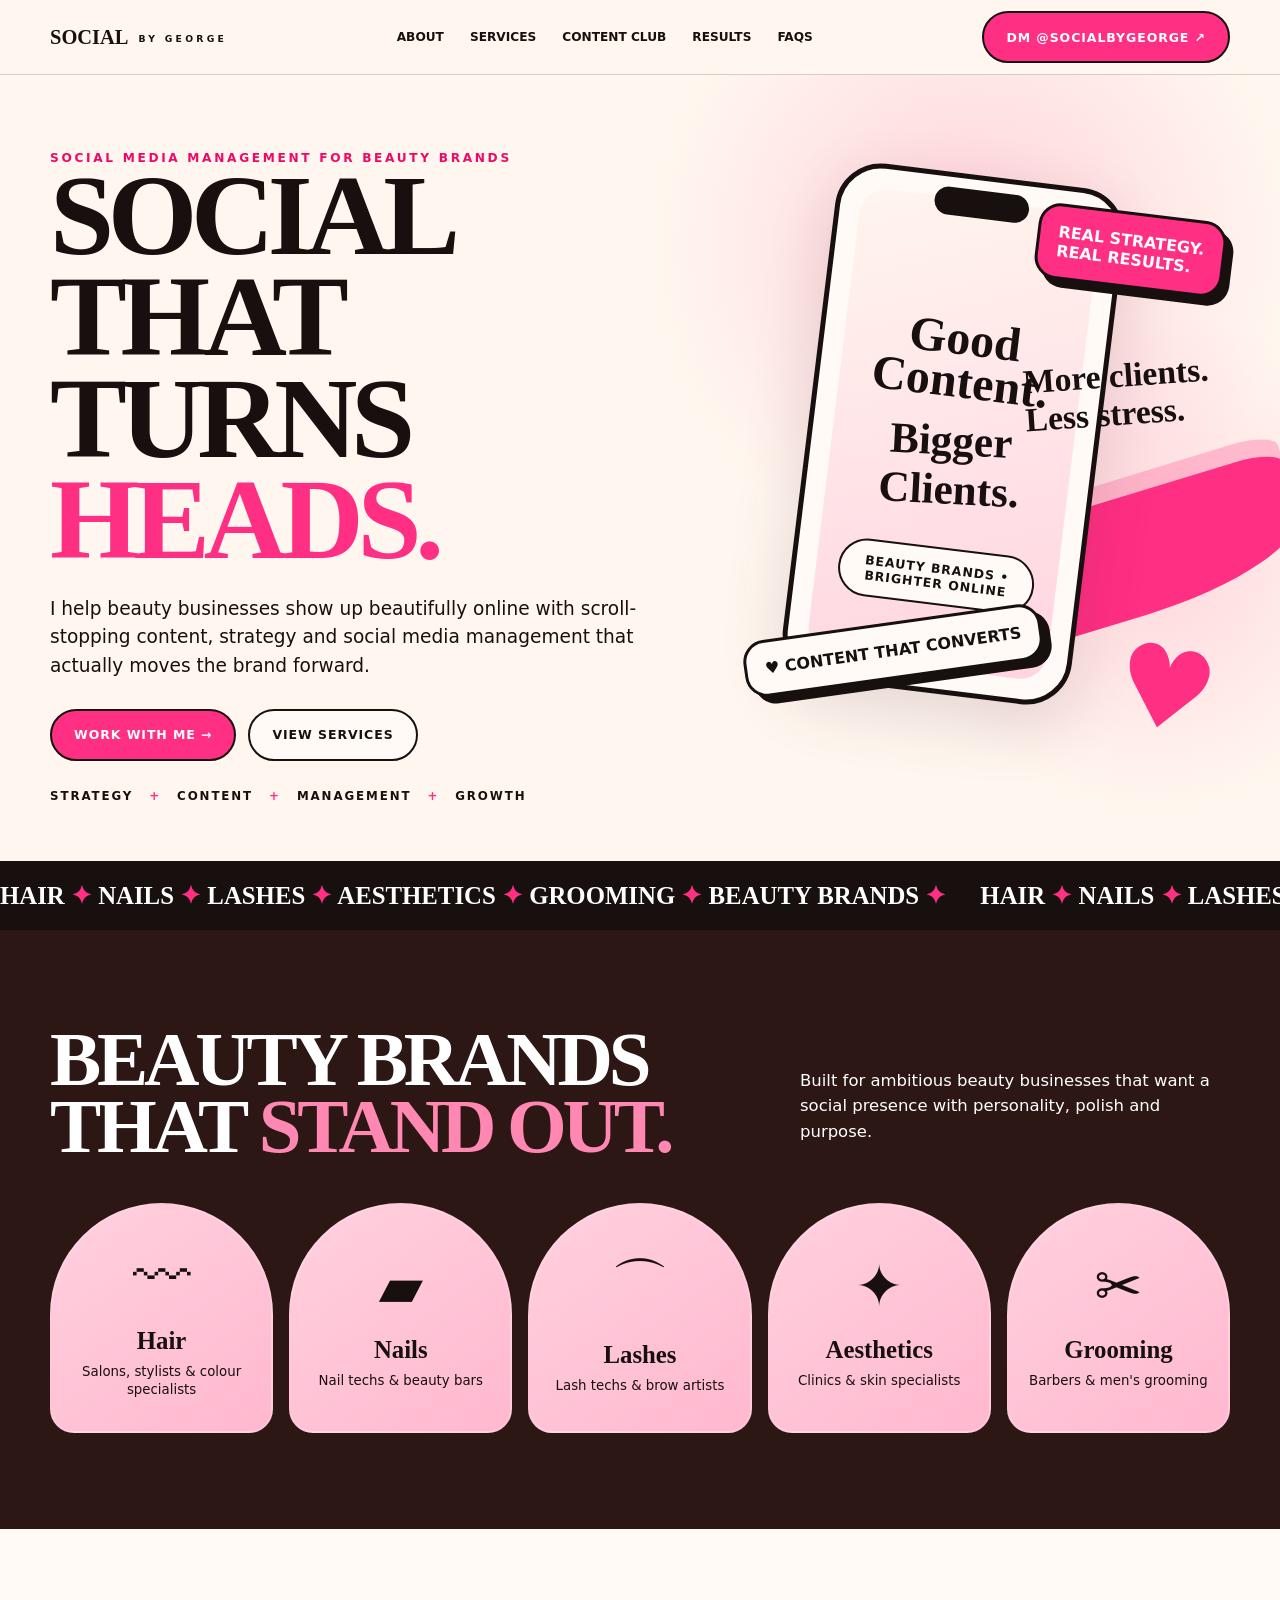
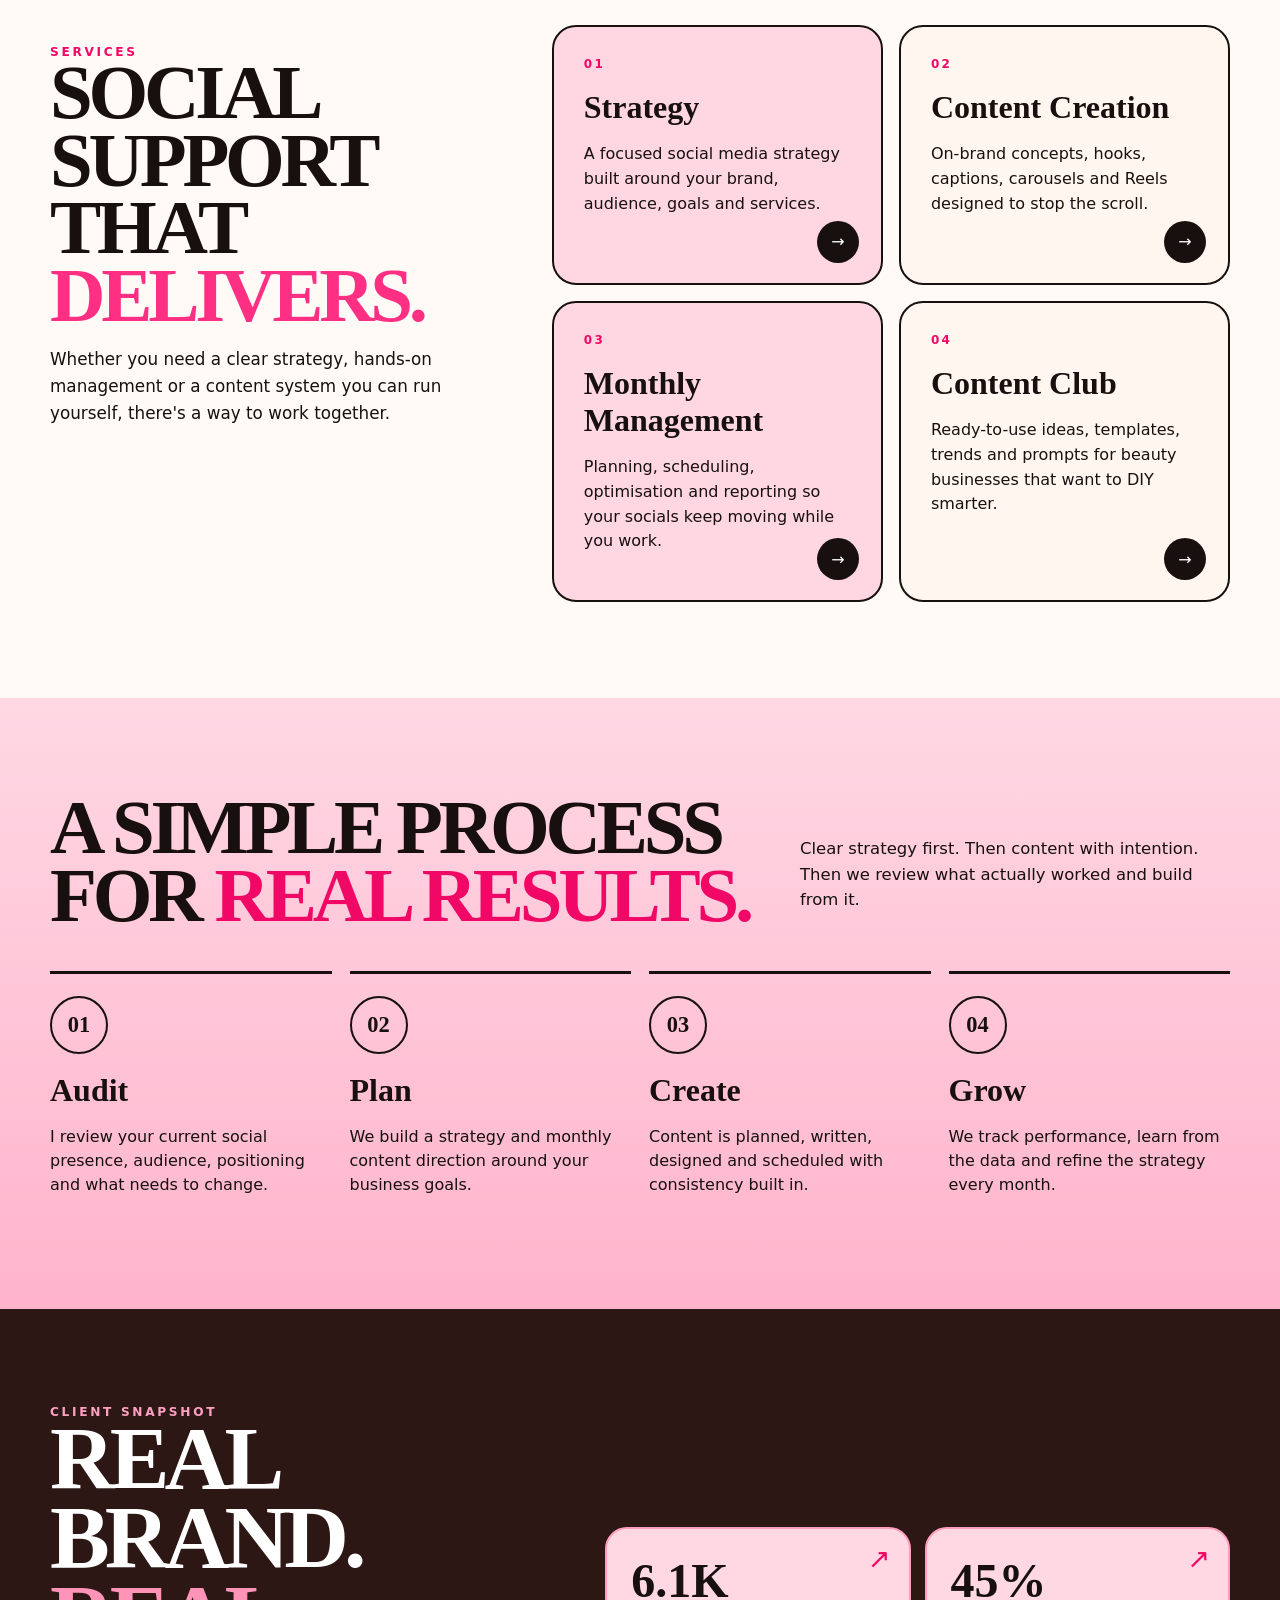
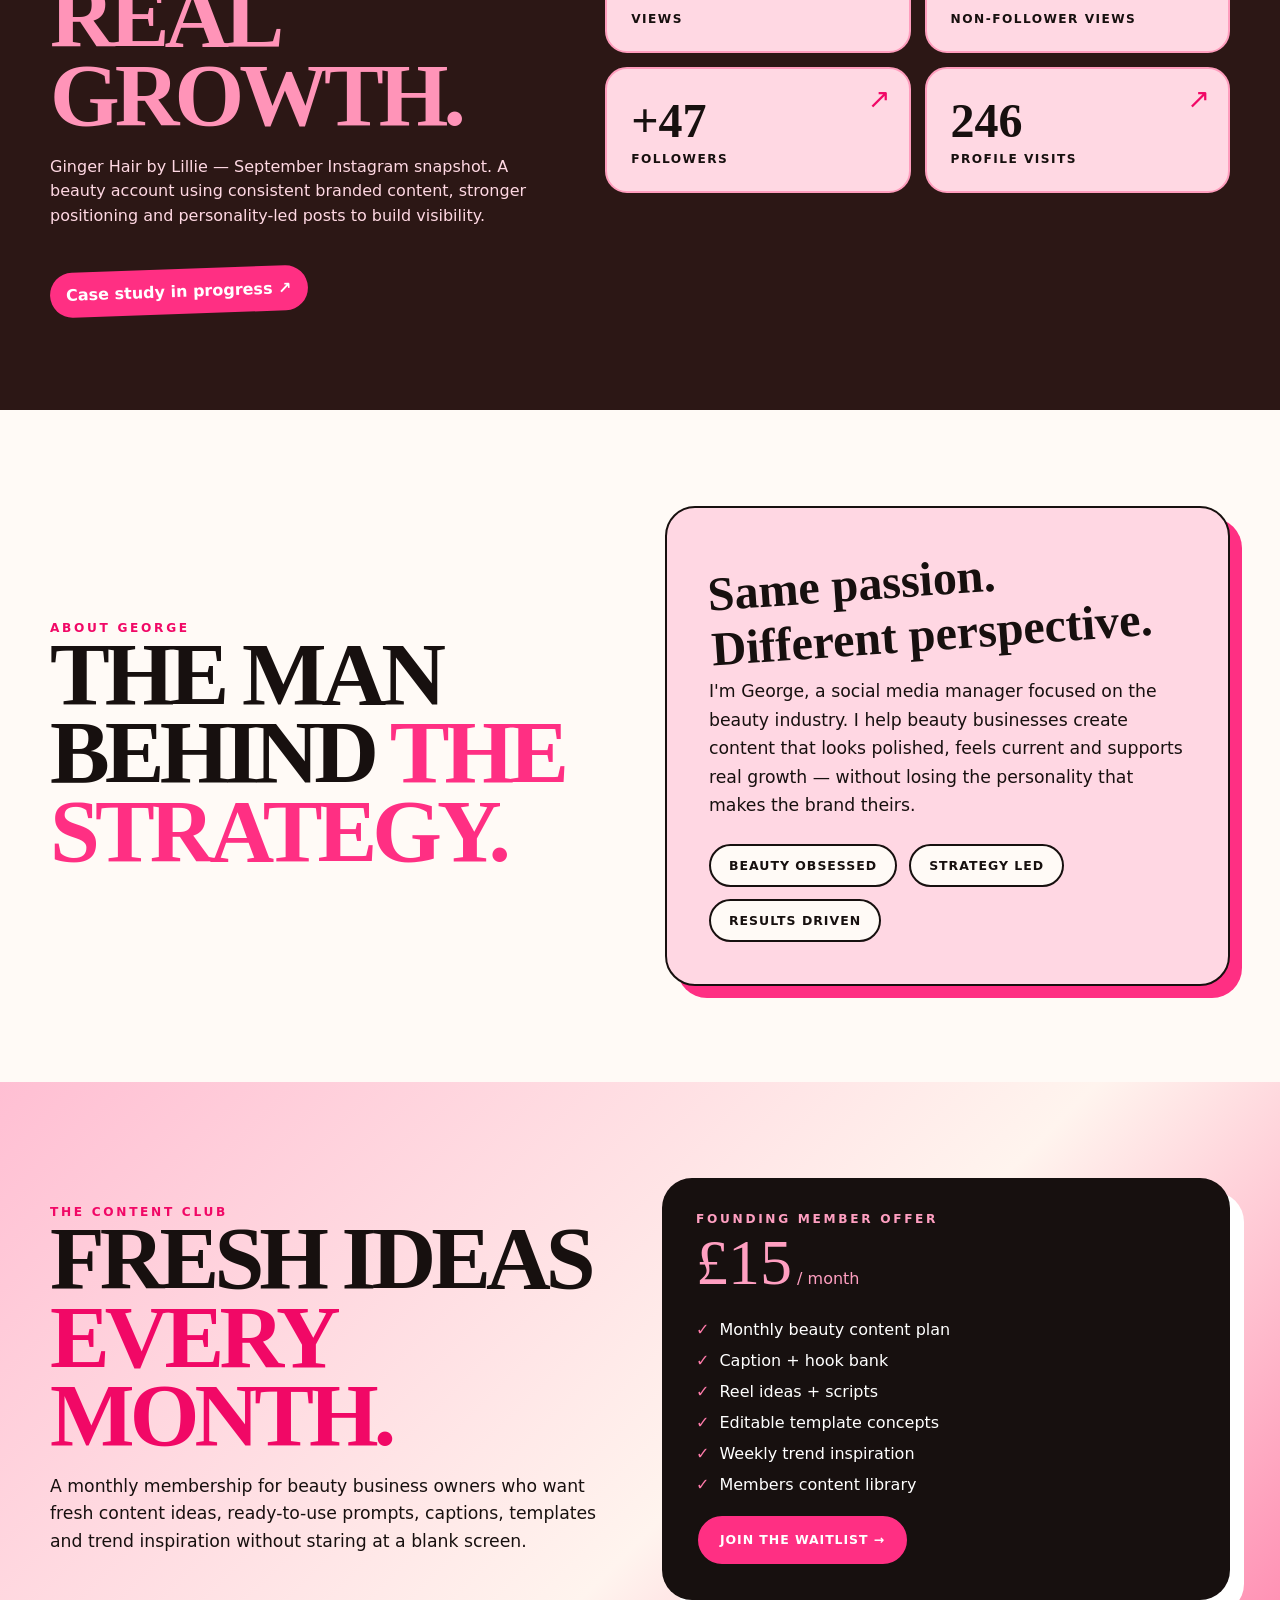
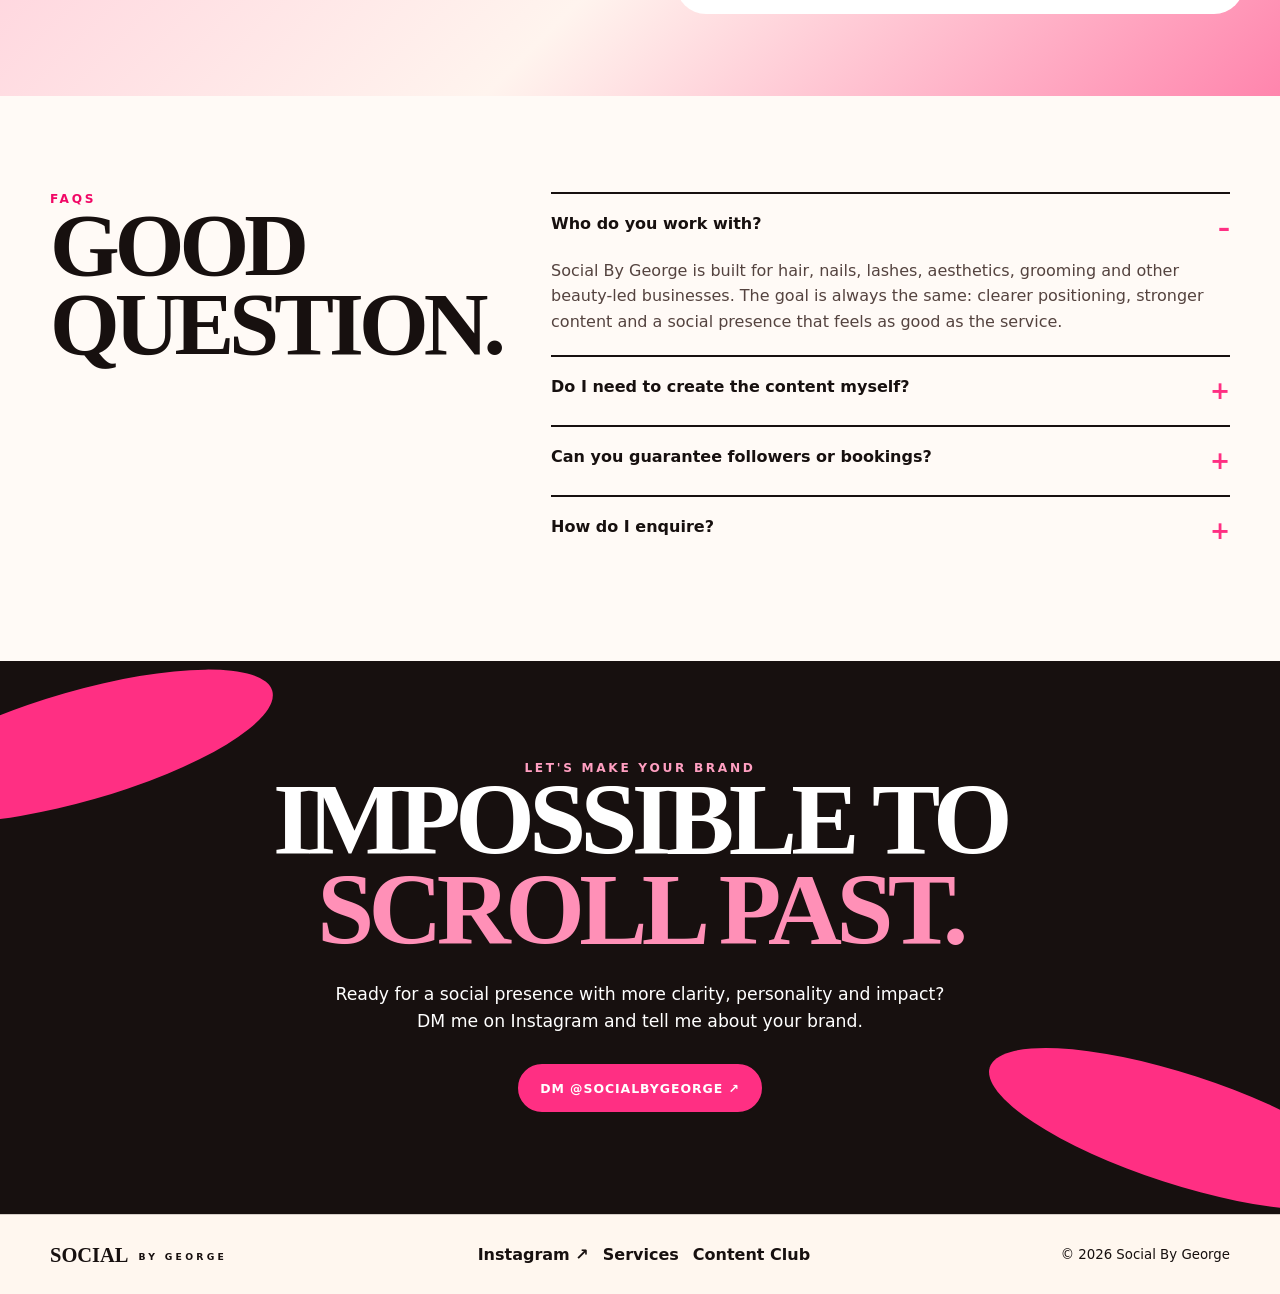
==== index.html @ 5ad333f1 "Add files via upload" ====
<!doctype html>
<html lang="en">
<head>
  <meta charset="utf-8">
  <meta name="viewport" content="width=device-width, initial-scale=1">
  <title>Social By George | Social Media for Beauty Brands</title>
  <meta name="description" content="Social media strategy, content and management for hair, nails, lashes, aesthetics and grooming brands. Social By George helps beauty businesses stand out, stay consistent and grow.">
  <meta name="theme-color" content="#ff2f83">
  <meta property="og:title" content="Social By George">
  <meta property="og:description" content="Social media that turns heads. Strategy, content and management for beauty brands.">
  <meta property="og:type" content="website">
  <style>
    :root{
      --ink:#17100f;
      --choc:#2c1715;
      --cream:#fff7ef;
      --paper:#fffaf6;
      --blush:#ffd7e3;
      --pink:#ff2f83;
      --hot:#f10866;
      --rose:#ff7eaa;
      --peach:#ffc8b3;
      --white:#fff;
      --line:rgba(23,16,15,.18);
      --shadow:0 22px 65px rgba(74,22,42,.14);
      --radius:28px;
      --serif: Georgia, "Times New Roman", serif;
      --sans: Inter, ui-sans-serif, system-ui, -apple-system, BlinkMacSystemFont, "Segoe UI", sans-serif;
    }
    *{box-sizing:border-box}
    html{scroll-behavior:smooth}
    body{
      margin:0;background:var(--cream);color:var(--ink);font-family:var(--sans);
      overflow-x:hidden;
    }
    a{color:inherit;text-decoration:none}
    button,a{touch-action:manipulation}
    .container{width:min(1180px,calc(100% - 36px));margin:0 auto}
    .eyebrow{
      font-size:.76rem;font-weight:900;letter-spacing:.22em;text-transform:uppercase;color:var(--hot);
    }
    .display{
      font-family:var(--serif);font-weight:700;line-height:.88;letter-spacing:-.055em;margin:0;
    }
    .script{
      font-family:"Brush Script MT","Segoe Script",cursive;font-weight:600;transform:rotate(-4deg);
    }
    .pill{
      display:inline-flex;align-items:center;gap:10px;border-radius:999px;padding:12px 18px;
      font-weight:900;text-transform:uppercase;letter-spacing:.08em;font-size:.78rem;
      border:2px solid var(--ink);background:var(--paper);
    }
    .btn{
      display:inline-flex;align-items:center;justify-content:center;gap:10px;
      min-height:52px;padding:0 22px;border-radius:999px;font-weight:900;
      text-transform:uppercase;letter-spacing:.075em;font-size:.78rem;transition:.2s ease;
      border:2px solid var(--ink);cursor:pointer;
    }
    .btn:hover{transform:translateY(-3px) rotate(-.5deg);box-shadow:0 10px 0 var(--ink)}
    .btn-pink{background:var(--pink);color:white}
    .btn-light{background:var(--paper)}
    .btn-dark{background:var(--ink);color:white}
    .nav{
      position:sticky;top:0;z-index:50;background:rgba(255,247,239,.92);backdrop-filter:blur(16px);
      border-bottom:1px solid var(--line);
    }
    .nav-inner{
      min-height:74px;display:flex;align-items:center;justify-content:space-between;gap:24px;
    }
    .brand{display:flex;align-items:center;gap:10px;font-family:var(--serif);font-weight:900;font-size:1.28rem;line-height:.9}
    .brand span{display:block;font-family:var(--sans);font-size:.58rem;letter-spacing:.35em;margin-top:5px}
    .nav-links{display:flex;align-items:center;gap:26px;font-size:.76rem;font-weight:900;text-transform:uppercase}
    .nav-links a{position:relative}
    .nav-links a:after{content:"";position:absolute;left:0;right:100%;bottom:-6px;height:3px;background:var(--pink);transition:.2s}
    .nav-links a:hover:after{right:0}
    .hamb{display:none;background:none;border:0;font-size:1.7rem}

    .hero{
      position:relative;min-height:770px;padding:76px 0 58px;overflow:hidden;
      background:
        radial-gradient(circle at 76% 22%, rgba(255,47,131,.18), transparent 28%),
        radial-gradient(circle at 90% 62%, rgba(255,126,170,.26), transparent 20%),
        var(--cream);
    }
    .hero-grid{display:grid;grid-template-columns:1.12fr .88fr;gap:38px;align-items:center}
    .hero h1{font-size:clamp(4.6rem,9vw,8.5rem);max-width:780px}
    .hero h1 .pink{color:var(--pink);display:block}
    .hero-copy{font-size:1.16rem;line-height:1.55;max-width:640px;margin:24px 0}
    .hero-actions{display:flex;gap:12px;flex-wrap:wrap;margin:28px 0}
    .micro{display:flex;gap:16px;flex-wrap:wrap;font-size:.74rem;font-weight:900;letter-spacing:.16em;text-transform:uppercase}
    .micro span:after{content:"+";color:var(--pink);margin-left:16px}
    .micro span:last-child:after{display:none}
    .hero-art{position:relative;height:630px}
    .phone{
      position:absolute;left:16%;top:2%;width:58%;height:520px;background:var(--paper);border:5px solid var(--ink);
      border-radius:46px;box-shadow:var(--shadow);transform:rotate(7deg);padding:20px;z-index:3;
    }
    .phone:before{
      content:"";position:absolute;top:10px;left:50%;transform:translateX(-50%);width:34%;height:28px;background:var(--ink);border-radius:20px;
    }
    .screen{height:100%;border-radius:28px;background:linear-gradient(160deg,#fff5ee,#ffd4e1);padding:76px 22px 22px;text-align:center;display:flex;flex-direction:column;justify-content:center}
    .screen strong{font-family:var(--serif);font-size:3rem;line-height:.9}
    .screen .script{font-size:2.7rem;margin:14px 0}
    .sticker{
      position:absolute;background:var(--pink);color:white;border:3px solid var(--ink);box-shadow:8px 8px 0 var(--ink);
      border-radius:22px;padding:16px 18px;font-weight:900;text-transform:uppercase;z-index:5;
    }
    .s1{right:1%;top:8%;transform:rotate(7deg)}
    .s2{left:3%;bottom:18%;transform:rotate(-8deg);background:var(--paper);color:var(--ink)}
    .heart{
      position:absolute;right:3%;bottom:6%;font-size:7rem;color:var(--pink);transform:rotate(12deg);z-index:2
    }
    .brush{
      position:absolute;width:76%;height:120px;right:-15%;top:54%;background:var(--pink);
      transform:rotate(-17deg);border-radius:50% 12% 46% 20%;
      box-shadow:0 -18px 0 rgba(255,126,170,.45);z-index:1;
    }
    .scribble{position:absolute;right:4%;top:31%;font-size:2.1rem;z-index:6}

    .marquee{background:var(--ink);color:white;overflow:hidden;border-block:2px solid var(--ink)}
    .marquee-track{
      display:flex;width:max-content;gap:34px;padding:18px 0;font-family:var(--serif);font-size:1.55rem;font-weight:700;
      animation:marq 24s linear infinite;
    }
    .marquee-track span{white-space:nowrap}
    .marquee-track b{color:var(--pink)}
    @keyframes marq{to{transform:translateX(-50%)}}

    section{padding:96px 0}
    .section-head{display:flex;justify-content:space-between;gap:30px;align-items:end;margin-bottom:42px}
    .section-head h2{font-size:clamp(3.1rem,6vw,6.2rem);max-width:800px}
    .section-head p{max-width:430px;font-size:1.03rem;line-height:1.55}

    .audience{background:var(--choc);color:white}
    .audience .display .pink{color:#ff88b2}
    .niches{display:grid;grid-template-columns:repeat(5,1fr);gap:16px}
    .niche{
      background:linear-gradient(145deg,#ffd1df,#ffb8cf);color:var(--ink);
      min-height:230px;border-radius:130px 130px 28px 28px;border:2px solid rgba(255,255,255,.15);
      padding:28px 16px 20px;text-align:center;display:flex;flex-direction:column;justify-content:center;
      transition:.2s;
    }
    .niche:hover{transform:translateY(-8px) rotate(1deg)}
    .niche .ico{font-size:3.6rem;margin-bottom:16px}
    .niche strong{font-family:var(--serif);font-size:1.55rem}
    .niche small{margin-top:8px;line-height:1.4}

    .services{background:var(--paper)}
    .services-grid{display:grid;grid-template-columns:1fr 1.45fr;gap:34px}
    .service-intro{padding:20px 0}
    .service-intro h2{font-size:clamp(3.4rem,6vw,6.6rem)}
    .service-intro .pink{color:var(--pink)}
    .service-cards{display:grid;grid-template-columns:repeat(2,1fr);gap:16px}
    .service-card{
      padding:30px;border:2px solid var(--ink);border-radius:24px;min-height:260px;position:relative;overflow:hidden;
      background:var(--cream);transition:.2s;
    }
    .service-card:nth-child(odd){background:var(--blush)}
    .service-card:hover{transform:translateY(-7px);box-shadow:9px 9px 0 var(--ink)}
    .service-card .num{font-size:.75rem;font-weight:900;letter-spacing:.2em;color:var(--hot)}
    .service-card h3{font-family:var(--serif);font-size:2rem;margin:18px 0 10px}
    .service-card p{line-height:1.55}
    .service-card .arr{position:absolute;right:22px;bottom:20px;width:42px;height:42px;border-radius:50%;background:var(--ink);color:#fff;display:grid;place-items:center}

    .process{background:linear-gradient(180deg,#ffd8e4,#ffb3cc)}
    .process-grid{display:grid;grid-template-columns:repeat(4,1fr);gap:18px}
    .step{border-top:3px solid var(--ink);padding-top:22px}
    .step .circle{width:58px;height:58px;border:2px solid var(--ink);border-radius:50%;display:grid;place-items:center;font-family:var(--serif);font-weight:900;font-size:1.4rem}
    .step h3{font-family:var(--serif);font-size:2rem;margin:18px 0 8px}
    .step p{line-height:1.5}

    .results{background:var(--choc);color:white}
    .result-grid{display:grid;grid-template-columns:.9fr 1.1fr;gap:44px;align-items:center}
    .result-grid h2{font-size:clamp(3.6rem,7vw,7rem)}
    .stats{display:grid;grid-template-columns:repeat(2,1fr);gap:14px}
    .stat{background:#ffd8e3;color:var(--ink);border-radius:22px;padding:24px;border:2px solid #ff9dbd;position:relative}
    .stat strong{font-family:var(--serif);font-size:3rem;display:block}
    .stat span{font-size:.76rem;font-weight:900;text-transform:uppercase;letter-spacing:.12em}
    .stat:after{content:"↗";position:absolute;right:18px;top:14px;font-size:1.7rem;color:var(--hot)}
    .case-note{margin-top:20px;color:#ffd8e3;line-height:1.55}
    .case-tag{display:inline-flex;margin-top:24px;background:var(--pink);padding:13px 16px;border-radius:999px;font-weight:900;color:white;transform:rotate(-2deg)}

    .about{background:var(--paper)}
    .about-grid{display:grid;grid-template-columns:1fr 1fr;gap:50px;align-items:center}
    .about h2{font-size:clamp(3.8rem,7vw,7rem)}
    .about .pink{color:var(--pink)}
    .about-copy{font-size:1.08rem;line-height:1.65}
    .quote-card{position:relative;background:var(--blush);border:2px solid var(--ink);border-radius:30px;padding:42px;box-shadow:12px 12px 0 var(--pink)}
    .quote-card .script{font-size:3rem}
    .values{display:flex;gap:12px;flex-wrap:wrap;margin-top:24px}

    .club{background:linear-gradient(135deg,#ffbfd3 0%,#fff4ee 58%,#ff85ad 100%)}
    .club-grid{display:grid;grid-template-columns:1fr 1fr;gap:44px;align-items:center}
    .club h2{font-size:clamp(3.8rem,7vw,7.2rem)}
    .club h2 .pink{color:var(--hot)}
    .club-box{background:var(--ink);color:white;border-radius:30px;padding:34px;box-shadow:14px 14px 0 white}
    .club-box .price{font-family:var(--serif);font-size:4rem;color:#ff9fc1}
    .club-list{display:grid;gap:12px;margin:20px 0}
    .club-list div:before{content:"✓";color:#ff7baa;font-weight:900;margin-right:10px}

    .faq{background:var(--paper)}
    .faq-grid{display:grid;grid-template-columns:.75fr 1.25fr;gap:50px}
    .faq h2{font-size:clamp(3.6rem,7vw,6.8rem)}
    details{border-top:2px solid var(--ink);padding:20px 0}
    summary{font-weight:900;cursor:pointer;display:flex;justify-content:space-between;gap:20px}
    details p{line-height:1.6;margin:16px 0 0;color:#54433f}
    summary::marker{display:none}
    summary:after{content:"+";font-size:1.5rem;color:var(--pink)}
    details[open] summary:after{content:"–"}

    .cta{
      background:var(--ink);color:white;position:relative;overflow:hidden;padding:100px 0;
    }
    .cta:before,.cta:after{content:"";position:absolute;background:var(--pink);width:400px;height:110px;border-radius:50%;transform:rotate(-16deg)}
    .cta:before{left:-120px;top:30px}.cta:after{right:-100px;bottom:30px;transform:rotate(18deg)}
    .cta-inner{position:relative;z-index:2;text-align:center}
    .cta h2{font-size:clamp(4rem,8vw,8rem);max-width:970px;margin:0 auto 26px}
    .cta h2 .pink{color:#ff90b7}
    .cta p{max-width:630px;margin:0 auto 28px;font-size:1.08rem;line-height:1.55}

    footer{padding:30px 0;background:var(--cream);border-top:1px solid var(--line)}
    .foot{display:flex;align-items:center;justify-content:space-between;gap:20px;flex-wrap:wrap}
    .socials{display:flex;gap:14px;font-weight:900}

    .reveal{opacity:0;transform:translateY(26px);transition:opacity .7s ease, transform .7s ease}
    .reveal.show{opacity:1;transform:none}

    @media(max-width:900px){
      .nav-links{display:none}.hamb{display:block}
      .hero{padding-top:50px}.hero-grid,.services-grid,.result-grid,.about-grid,.club-grid,.faq-grid{grid-template-columns:1fr}
      .hero-art{height:540px;margin-top:20px}
      .phone{left:22%;width:58%;height:450px}.screen strong{font-size:2.4rem}.screen .script{font-size:2.2rem}
      .niches{grid-template-columns:repeat(2,1fr)} .niche:last-child{grid-column:1/-1}
      .process-grid{grid-template-columns:repeat(2,1fr)}
      .section-head{align-items:start;flex-direction:column}
      .service-cards{grid-template-columns:1fr 1fr}
    }
    @media(max-width:600px){
      .container{width:min(100% - 24px,1180px)}
      section{padding:70px 0}
      .hero{min-height:auto}
      .hero h1{font-size:4.15rem}
      .hero-art{height:455px}
      .phone{width:68%;left:14%;height:390px}
      .sticker{font-size:.7rem;padding:12px}
      .s1{right:2%;top:4%}.s2{bottom:12%;left:0}
      .scribble{font-size:1.55rem;right:0}
      .niches,.service-cards,.stats,.process-grid{grid-template-columns:1fr}
      .niche:last-child{grid-column:auto}
      .niche{min-height:185px;border-radius:100px 100px 24px 24px}
      .micro{gap:8px}.micro span:after{margin-left:8px}
      .cta h2{font-size:4.2rem}
    }
  </style>
</head>
<body>
  <nav class="nav">
    <div class="container nav-inner">
      <a class="brand" href="#home">SOCIAL <div><span>BY GEORGE</span></div></a>
      <div class="nav-links">
        <a href="#about">About</a>
        <a href="#services">Services</a>
        <a href="#club">Content Club</a>
        <a href="#results">Results</a>
        <a href="#faq">FAQs</a>
      </div>
      <a class="btn btn-pink" href="https://www.instagram.com/socialbygeorge/" target="_blank" rel="noopener">DM @SOCIALBYGEORGE ↗</a>
      <button class="hamb" aria-label="Menu">☰</button>
    </div>
  </nav>

  <header class="hero" id="home">
    <div class="container hero-grid">
      <div class="reveal">
        <div class="eyebrow">Social media management for beauty brands</div>
        <h1 class="display">SOCIAL THAT TURNS <span class="pink">HEADS.</span></h1>
        <p class="hero-copy">I help beauty businesses show up beautifully online with scroll-stopping content, strategy and social media management that actually moves the brand forward.</p>
        <div class="hero-actions">
          <a class="btn btn-pink" href="https://www.instagram.com/socialbygeorge/" target="_blank" rel="noopener">WORK WITH ME →</a>
          <a class="btn btn-light" href="#services">VIEW SERVICES</a>
        </div>
        <div class="micro"><span>Strategy</span><span>Content</span><span>Management</span><span>Growth</span></div>
      </div>
      <div class="hero-art reveal">
        <div class="brush"></div>
        <div class="phone">
          <div class="screen">
            <strong>Good Content.</strong>
            <div class="script">Bigger Clients.</div>
            <div class="pill" style="margin:20px auto 0;">BEAUTY BRANDS • BRIGHTER ONLINE</div>
          </div>
        </div>
        <div class="sticker s1">Real strategy.<br>Real results.</div>
        <div class="sticker s2">♥ Content that converts</div>
        <div class="scribble script">More clients.<br>Less stress.</div>
        <div class="heart">♥</div>
      </div>
    </div>
  </header>

  <div class="marquee">
    <div class="marquee-track">
      <span>HAIR <b>✦</b> NAILS <b>✦</b> LASHES <b>✦</b> AESTHETICS <b>✦</b> GROOMING <b>✦</b> BEAUTY BRANDS <b>✦</b></span>
      <span>HAIR <b>✦</b> NAILS <b>✦</b> LASHES <b>✦</b> AESTHETICS <b>✦</b> GROOMING <b>✦</b> BEAUTY BRANDS <b>✦</b></span>
    </div>
  </div>

  <section class="audience">
    <div class="container">
      <div class="section-head reveal">
        <h2 class="display">BEAUTY BRANDS THAT <span class="pink">STAND OUT.</span></h2>
        <p>Built for ambitious beauty businesses that want a social presence with personality, polish and purpose.</p>
      </div>
      <div class="niches">
        <div class="niche reveal"><div class="ico">〰</div><strong>Hair</strong><small>Salons, stylists & colour specialists</small></div>
        <div class="niche reveal"><div class="ico">▰</div><strong>Nails</strong><small>Nail techs & beauty bars</small></div>
        <div class="niche reveal"><div class="ico">⌒</div><strong>Lashes</strong><small>Lash techs & brow artists</small></div>
        <div class="niche reveal"><div class="ico">✦</div><strong>Aesthetics</strong><small>Clinics & skin specialists</small></div>
        <div class="niche reveal"><div class="ico">✂</div><strong>Grooming</strong><small>Barbers & men's grooming</small></div>
      </div>
    </div>
  </section>

  <section class="services" id="services">
    <div class="container services-grid">
      <div class="service-intro reveal">
        <div class="eyebrow">Services</div>
        <h2 class="display">SOCIAL SUPPORT THAT <span class="pink">DELIVERS.</span></h2>
        <p style="font-size:1.05rem;line-height:1.6;max-width:470px;">Whether you need a clear strategy, hands-on management or a content system you can run yourself, there's a way to work together.</p>
      </div>
      <div class="service-cards">
        <div class="service-card reveal"><div class="num">01</div><h3>Strategy</h3><p>A focused social media strategy built around your brand, audience, goals and services.</p><div class="arr">→</div></div>
        <div class="service-card reveal"><div class="num">02</div><h3>Content Creation</h3><p>On-brand concepts, hooks, captions, carousels and Reels designed to stop the scroll.</p><div class="arr">→</div></div>
        <div class="service-card reveal"><div class="num">03</div><h3>Monthly Management</h3><p>Planning, scheduling, optimisation and reporting so your socials keep moving while you work.</p><div class="arr">→</div></div>
        <div class="service-card reveal"><div class="num">04</div><h3>Content Club</h3><p>Ready-to-use ideas, templates, trends and prompts for beauty businesses that want to DIY smarter.</p><div class="arr">→</div></div>
      </div>
    </div>
  </section>

  <section class="process">
    <div class="container">
      <div class="section-head reveal">
        <h2 class="display">A SIMPLE PROCESS FOR <span style="color:var(--hot)">REAL RESULTS.</span></h2>
        <p>Clear strategy first. Then content with intention. Then we review what actually worked and build from it.</p>
      </div>
      <div class="process-grid">
        <div class="step reveal"><div class="circle">01</div><h3>Audit</h3><p>I review your current social presence, audience, positioning and what needs to change.</p></div>
        <div class="step reveal"><div class="circle">02</div><h3>Plan</h3><p>We build a strategy and monthly content direction around your business goals.</p></div>
        <div class="step reveal"><div class="circle">03</div><h3>Create</h3><p>Content is planned, written, designed and scheduled with consistency built in.</p></div>
        <div class="step reveal"><div class="circle">04</div><h3>Grow</h3><p>We track performance, learn from the data and refine the strategy every month.</p></div>
      </div>
    </div>
  </section>

  <section class="results" id="results">
    <div class="container result-grid">
      <div class="reveal">
        <div class="eyebrow" style="color:#ff9fc1">Client snapshot</div>
        <h2 class="display">REAL BRAND.<br><span style="color:#ff94b8">REAL GROWTH.</span></h2>
        <p class="case-note">Ginger Hair by Lillie — September Instagram snapshot. A beauty account using consistent branded content, stronger positioning and personality-led posts to build visibility.</p>
        <span class="case-tag">Case study in progress ↗</span>
      </div>
      <div class="stats">
        <div class="stat reveal"><strong>6.1K</strong><span>Views</span></div>
        <div class="stat reveal"><strong>45%</strong><span>Non-follower views</span></div>
        <div class="stat reveal"><strong>+47</strong><span>Followers</span></div>
        <div class="stat reveal"><strong>246</strong><span>Profile visits</span></div>
      </div>
    </div>
  </section>

  <section class="about" id="about">
    <div class="container about-grid">
      <div class="reveal">
        <div class="eyebrow">About George</div>
        <h2 class="display">THE MAN BEHIND <span class="pink">THE STRATEGY.</span></h2>
      </div>
      <div class="reveal">
        <div class="quote-card">
          <div class="script">Same passion. Different perspective.</div>
          <p class="about-copy">I'm George, a social media manager focused on the beauty industry. I help beauty businesses create content that looks polished, feels current and supports real growth — without losing the personality that makes the brand theirs.</p>
          <div class="values"><span class="pill">Beauty obsessed</span><span class="pill">Strategy led</span><span class="pill">Results driven</span></div>
        </div>
      </div>
    </div>
  </section>

  <section class="club" id="club">
    <div class="container club-grid">
      <div class="reveal">
        <div class="eyebrow">The Content Club</div>
        <h2 class="display">FRESH IDEAS <span class="pink">EVERY MONTH.</span></h2>
        <p style="font-size:1.08rem;line-height:1.6;max-width:560px;">A monthly membership for beauty business owners who want fresh content ideas, ready-to-use prompts, captions, templates and trend inspiration without staring at a blank screen.</p>
      </div>
      <div class="club-box reveal">
        <div class="eyebrow" style="color:#ff9fc1">Founding member offer</div>
        <div class="price">£15<span style="font-family:var(--sans);font-size:1rem"> / month</span></div>
        <div class="club-list">
          <div>Monthly beauty content plan</div>
          <div>Caption + hook bank</div>
          <div>Reel ideas + scripts</div>
          <div>Editable template concepts</div>
          <div>Weekly trend inspiration</div>
          <div>Members content library</div>
        </div>
        <a class="btn btn-pink" href="https://www.instagram.com/socialbygeorge/" target="_blank" rel="noopener">JOIN THE WAITLIST →</a>
      </div>
    </div>
  </section>

  <section class="faq" id="faq">
    <div class="container faq-grid">
      <div class="reveal">
        <div class="eyebrow">FAQs</div>
        <h2 class="display">GOOD QUESTION.</h2>
      </div>
      <div class="reveal">
        <details open><summary>Who do you work with?</summary><p>Social By George is built for hair, nails, lashes, aesthetics, grooming and other beauty-led businesses. The goal is always the same: clearer positioning, stronger content and a social presence that feels as good as the service.</p></details>
        <details><summary>Do I need to create the content myself?</summary><p>That depends on the service. For management clients, I can give you clear capture instructions so you film the raw material while I handle the strategy, structure, copy, design and publishing plan.</p></details>
        <details><summary>Can you guarantee followers or bookings?</summary><p>No one can honestly guarantee a specific number. I focus on building a stronger system: better content, more qualified reach, clearer calls to action, consistent reporting and ongoing optimisation.</p></details>
        <details><summary>How do I enquire?</summary><p>DM @socialbygeorge on Instagram. Tell me what your business does, what you currently struggle with and what you'd like social media to achieve.</p></details>
      </div>
    </div>
  </section>

  <section class="cta" id="contact">
    <div class="container cta-inner reveal">
      <div class="eyebrow" style="color:#ff9fc1">Let's make your brand</div>
      <h2 class="display">IMPOSSIBLE TO <span class="pink">SCROLL PAST.</span></h2>
      <p>Ready for a social presence with more clarity, personality and impact? DM me on Instagram and tell me about your brand.</p>
      <a class="btn btn-pink" href="https://www.instagram.com/socialbygeorge/" target="_blank" rel="noopener">DM @SOCIALBYGEORGE ↗</a>
    </div>
  </section>

  <footer>
    <div class="container foot">
      <a class="brand" href="#home">SOCIAL <div><span>BY GEORGE</span></div></a>
      <div class="socials">
        <a href="https://www.instagram.com/socialbygeorge/" target="_blank" rel="noopener">Instagram ↗</a>
        <a href="#services">Services</a>
        <a href="#club">Content Club</a>
      </div>
      <small>© 2026 Social By George</small>
    </div>
  </footer>

  <script>
    const io = new IntersectionObserver(entries=>{
      entries.forEach(e=>{ if(e.isIntersecting){ e.target.classList.add('show'); io.unobserve(e.target); } });
    },{threshold:.12});
    document.querySelectorAll('.reveal').forEach(el=>io.observe(el));
    document.querySelector('.hamb')?.addEventListener('click',()=>{
      const nav=document.querySelector('.nav-links');
      if(!nav) return;
      const open=getComputedStyle(nav).display!=='none';
      nav.style.display=open?'none':'flex';
      nav.style.position='absolute';
      nav.style.top='74px';
      nav.style.left='0';
      nav.style.right='0';
      nav.style.padding='22px';
      nav.style.background='#fff7ef';
      nav.style.flexDirection='column';
      nav.style.borderBottom='1px solid rgba(0,0,0,.12)';
    });
  </script>
</body>
</html>
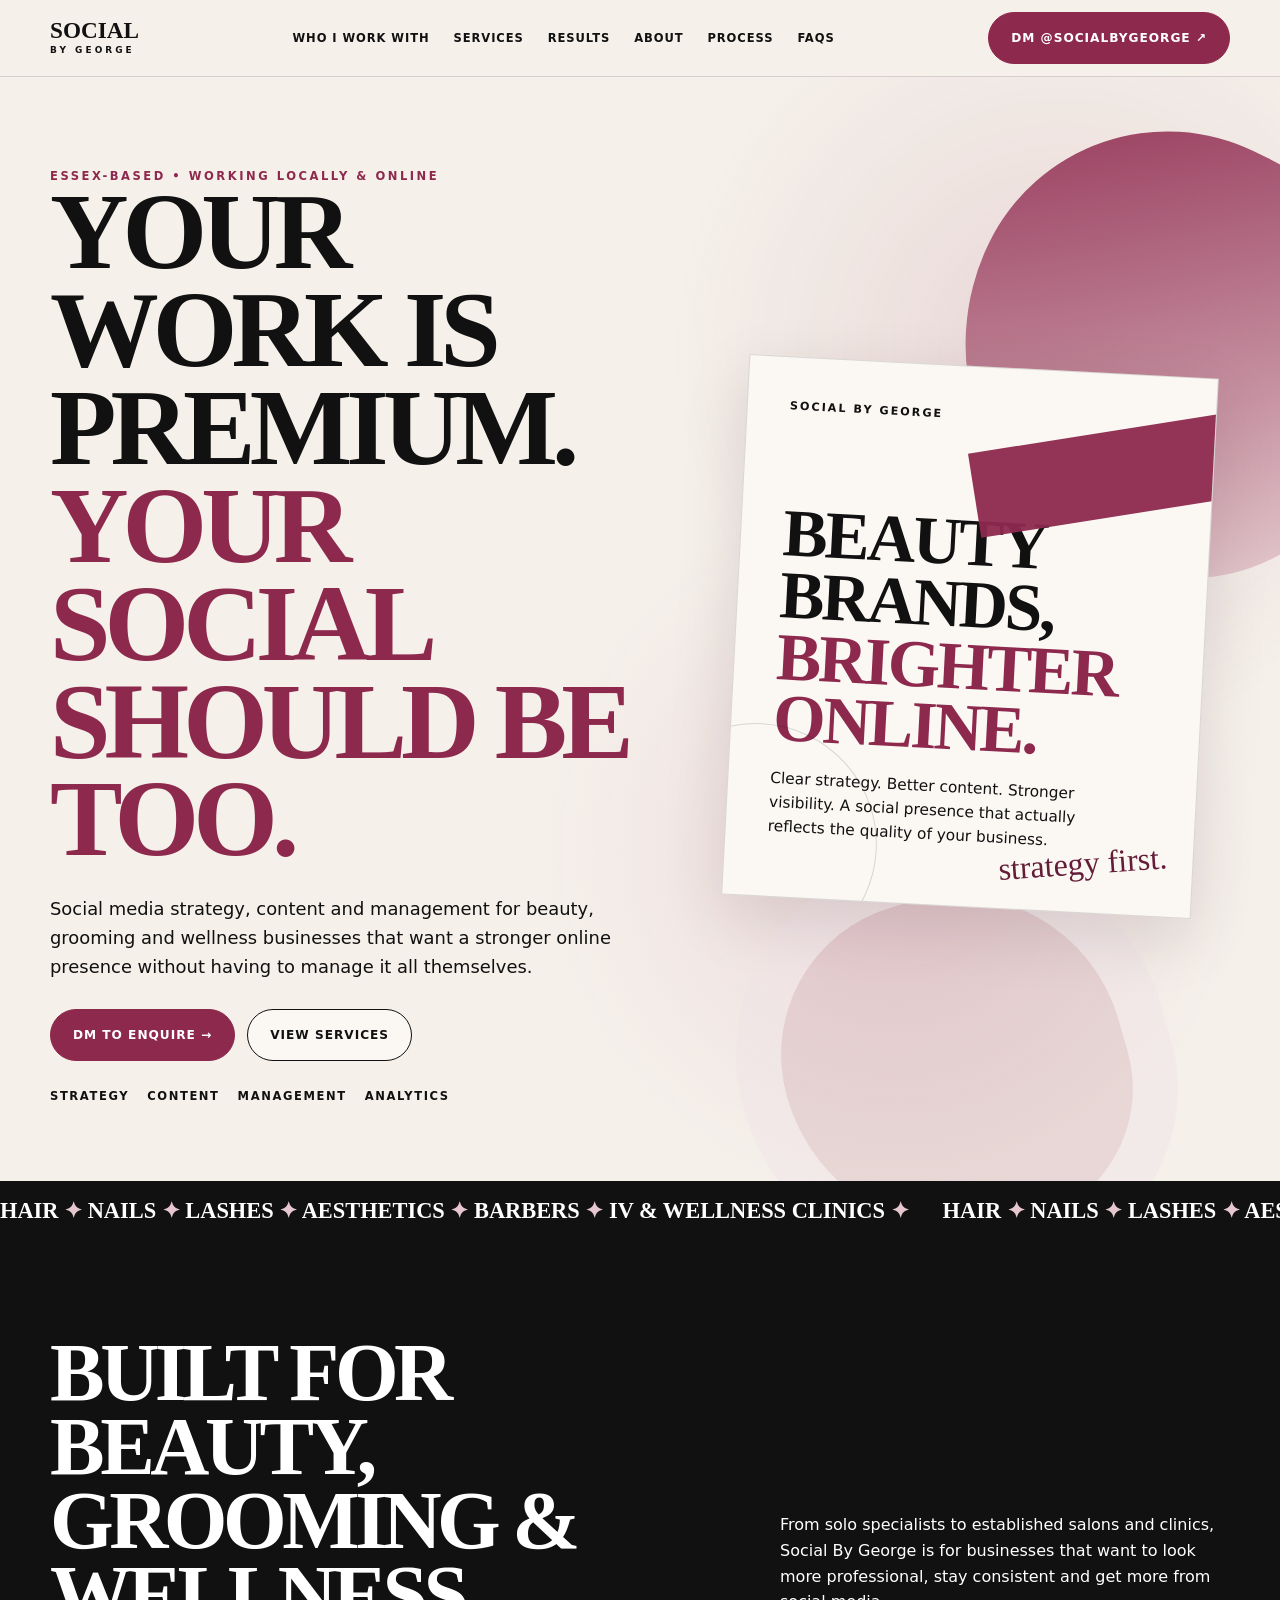
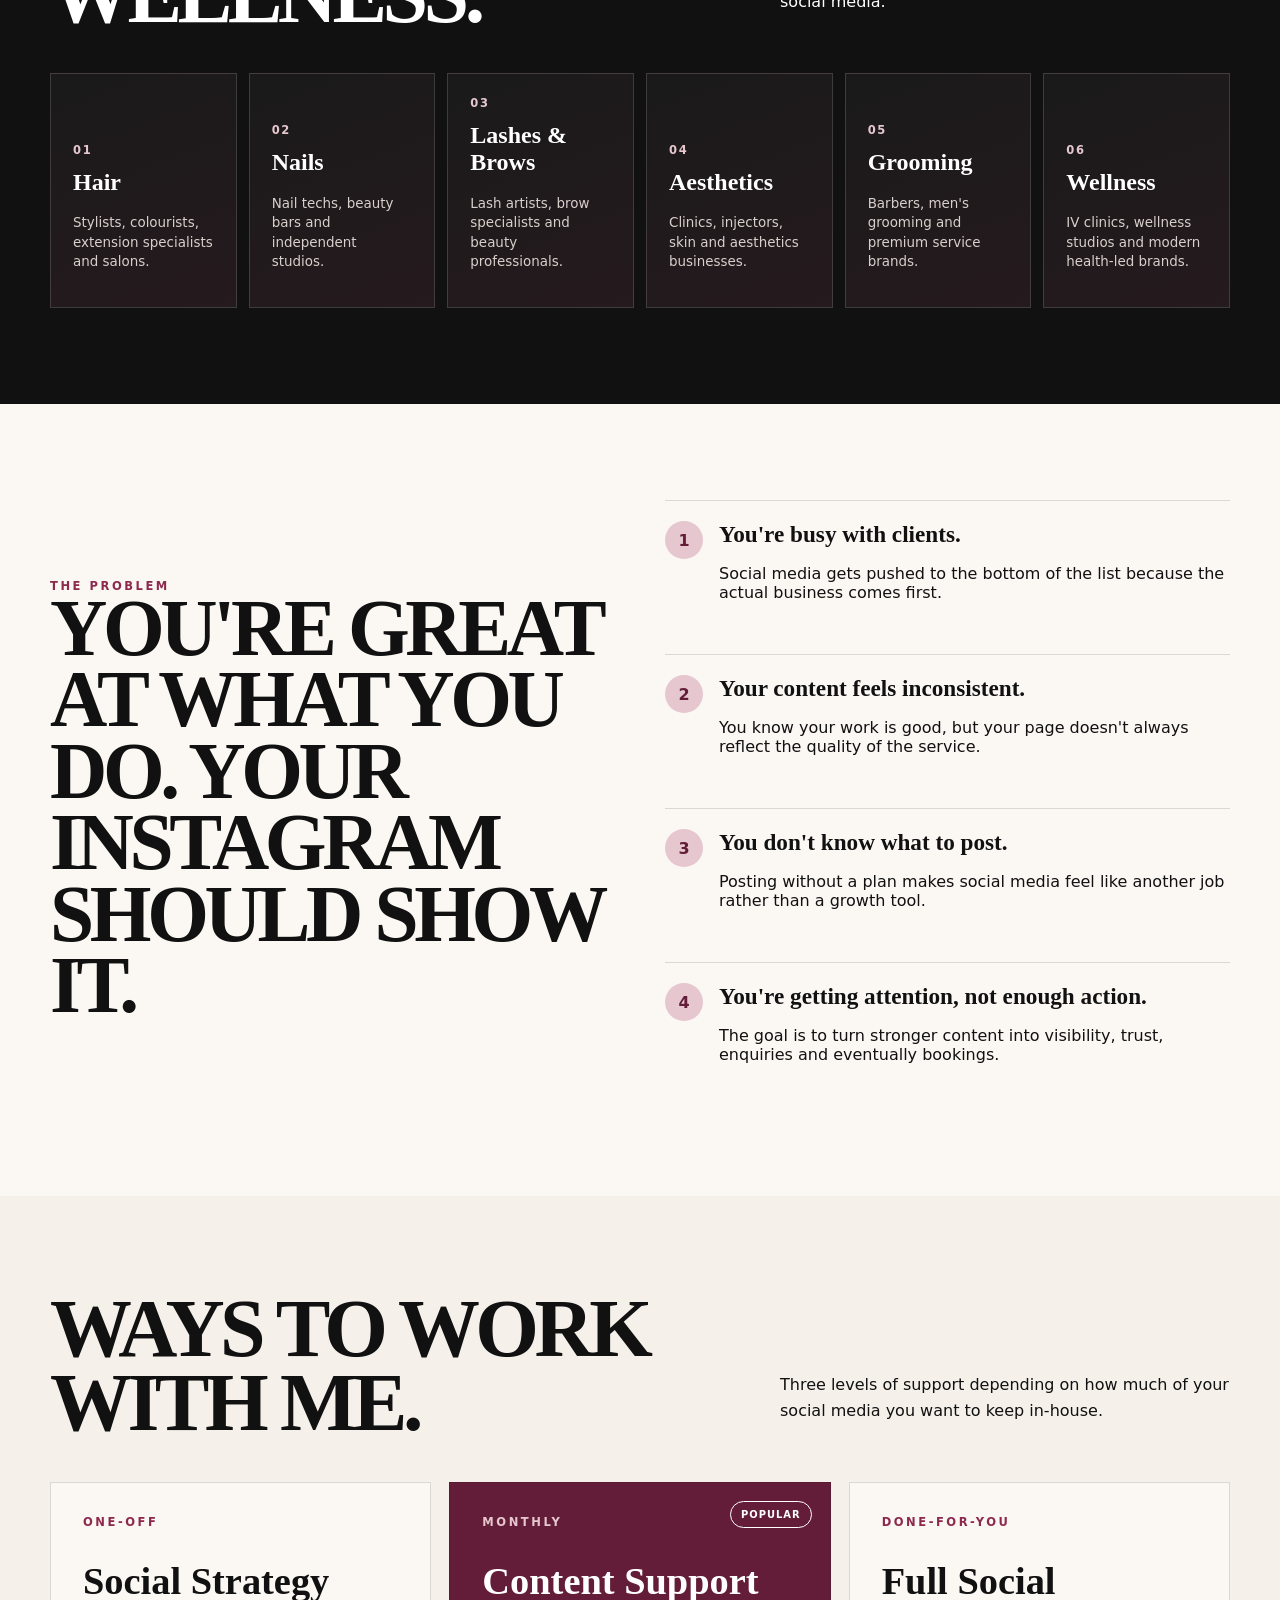
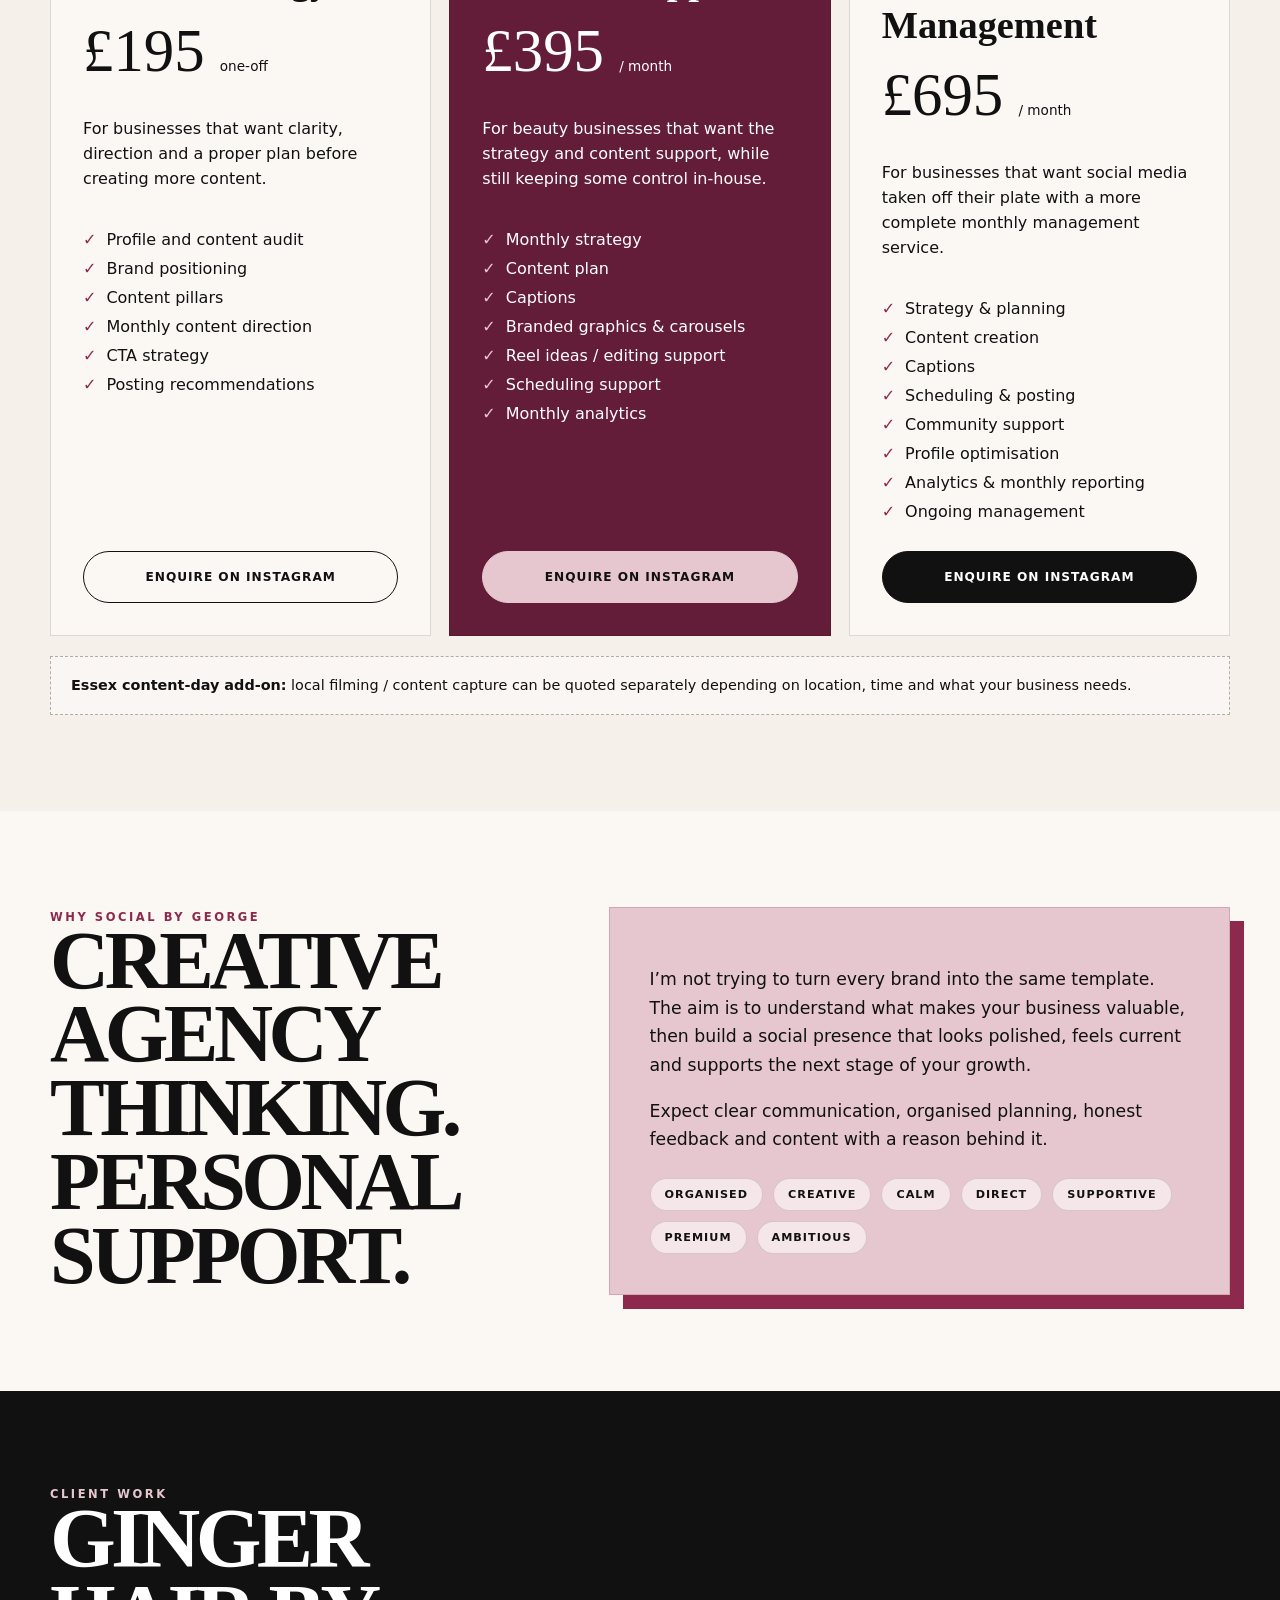
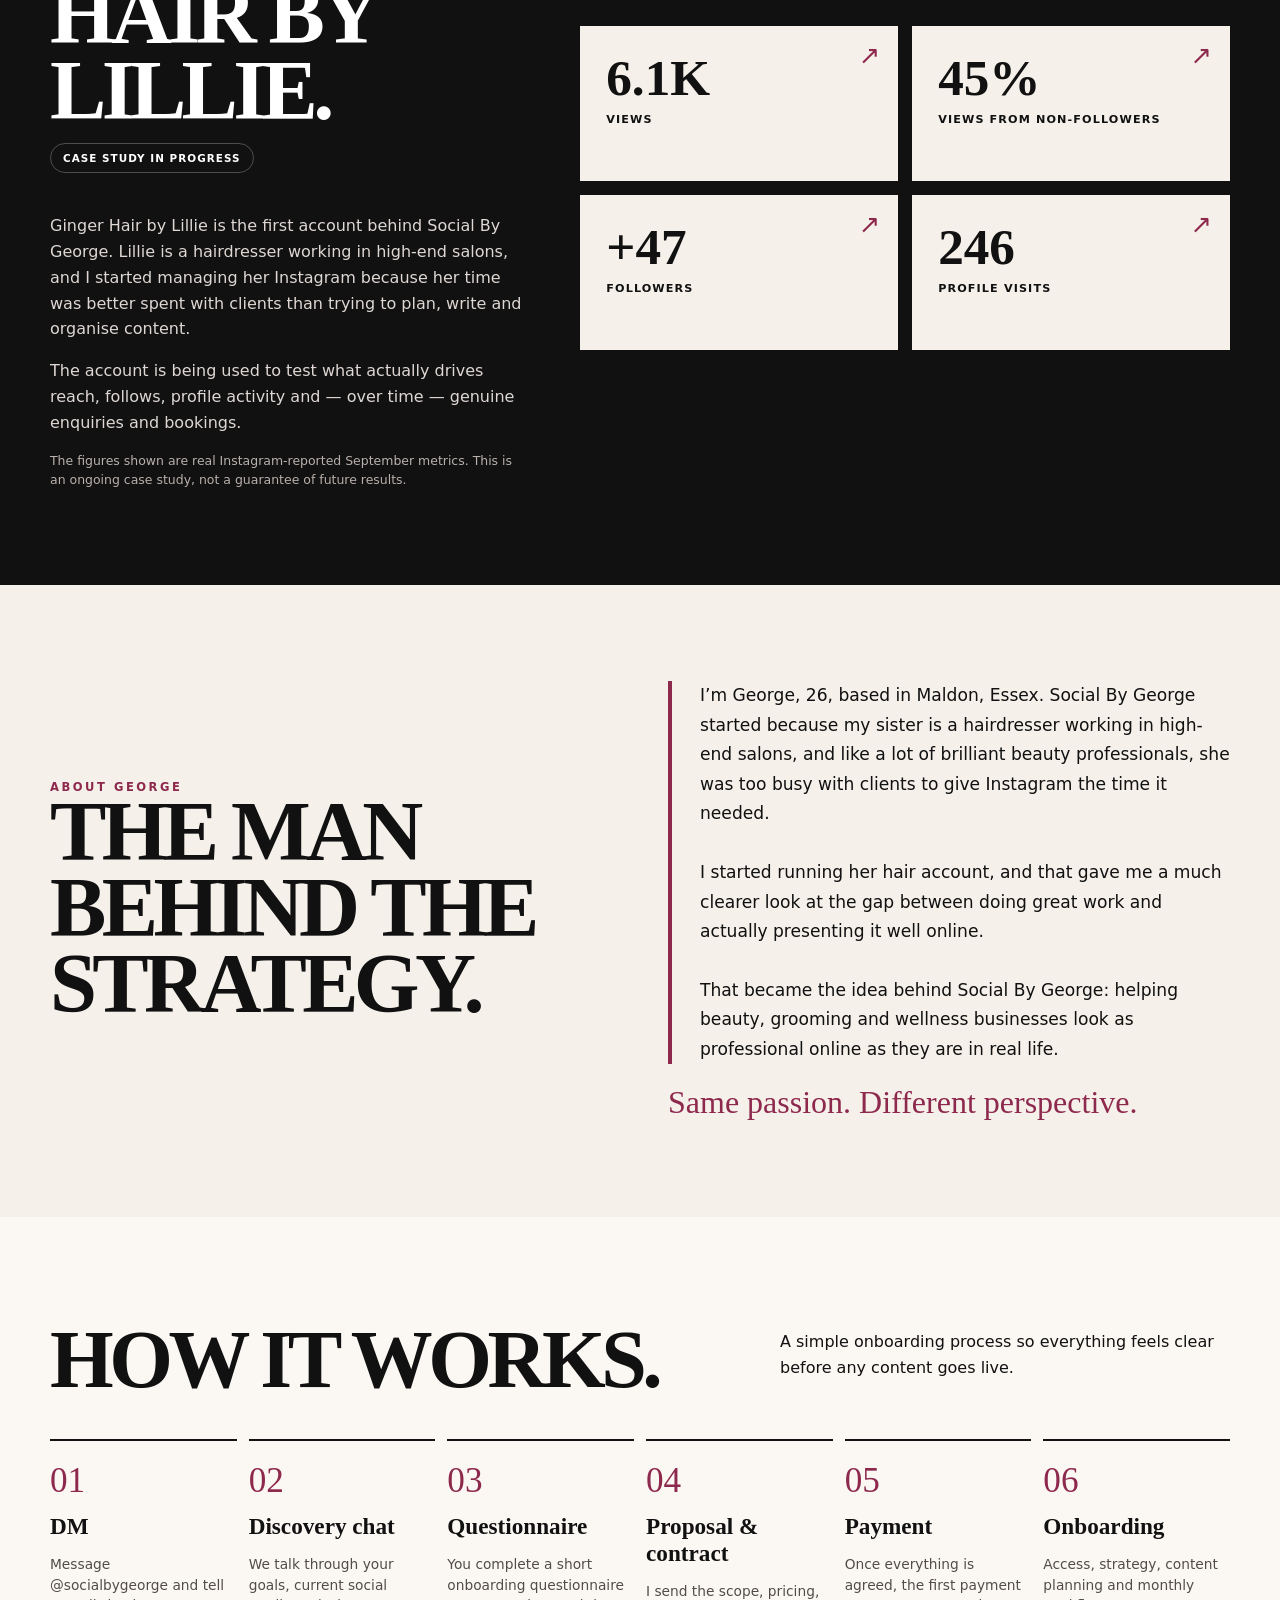
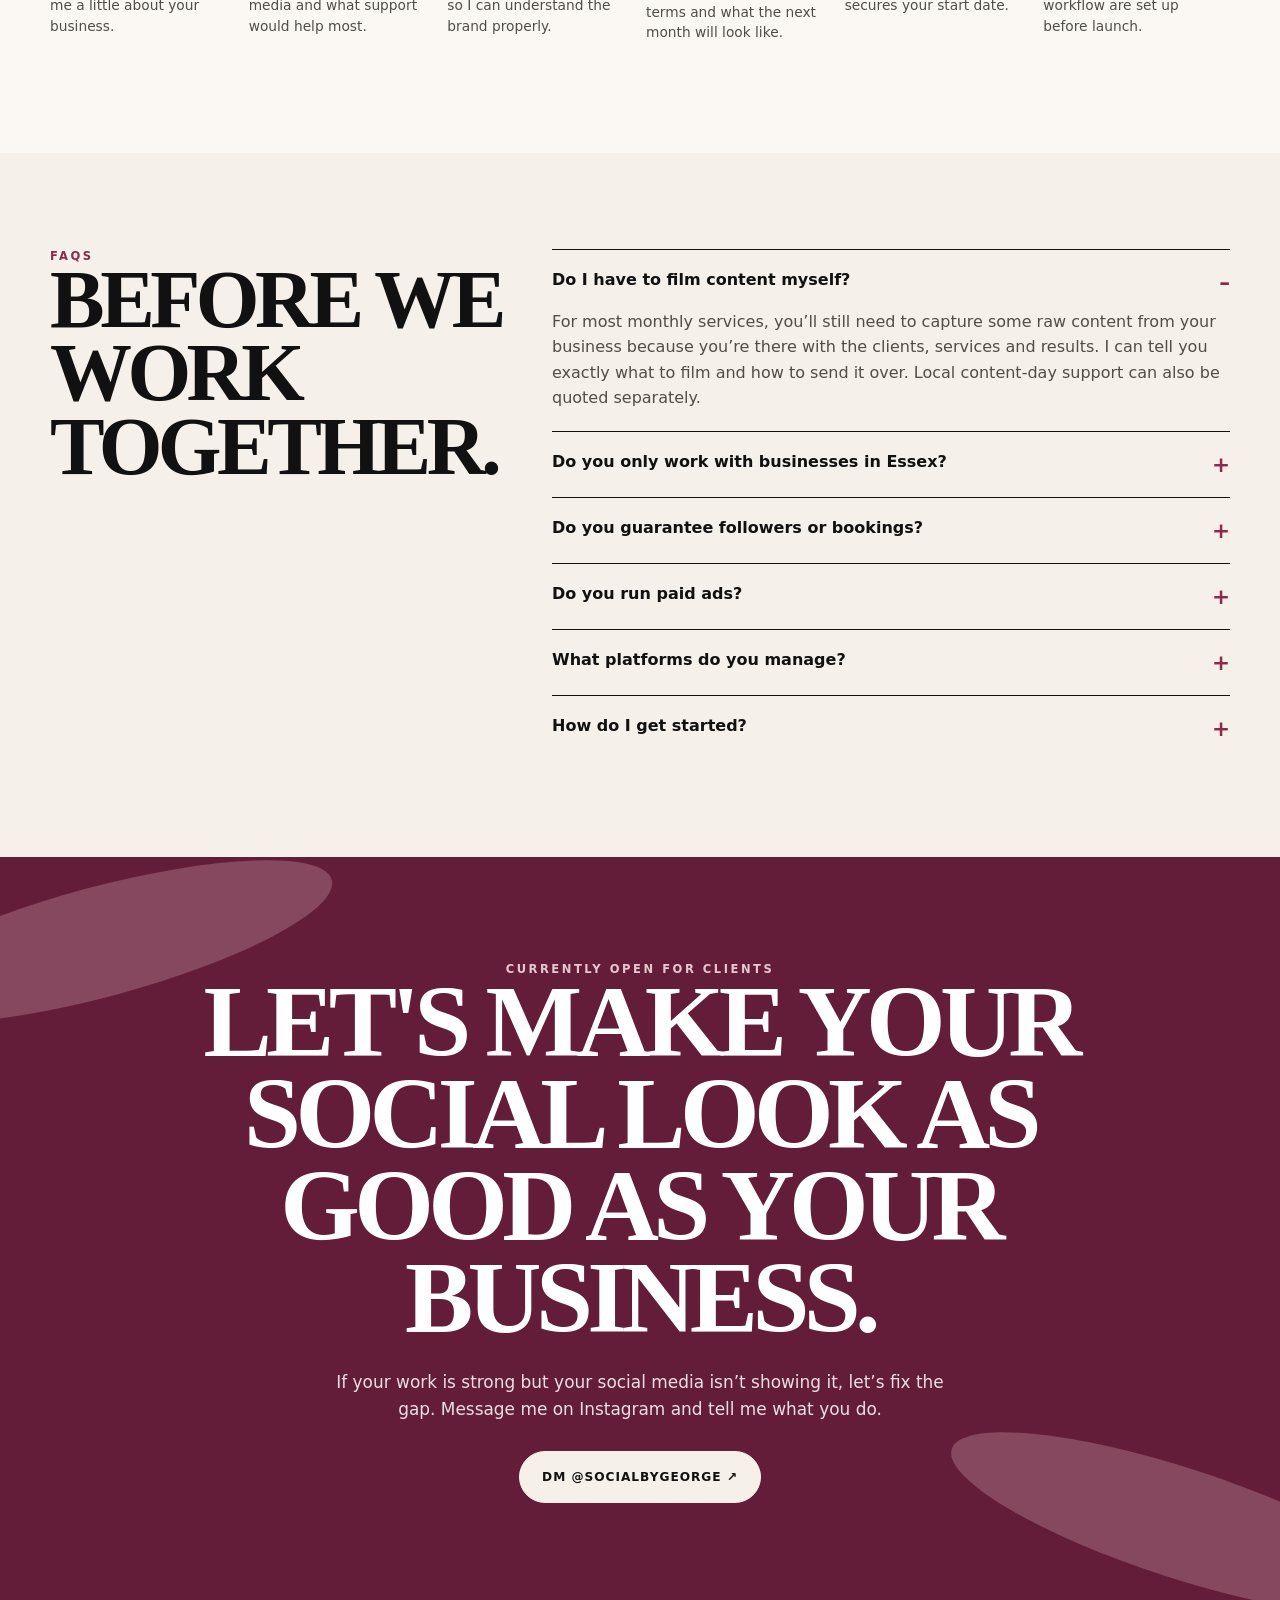
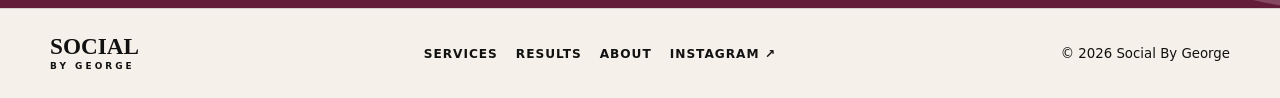
==== commit f260f98d: "Add files via upload" ====
--- a/index.html
+++ b/index.html
@@ -2,467 +2,238 @@
 <html lang="en">
 <head>
   <meta charset="utf-8">
-  <meta name="viewport" content="width=device-width, initial-scale=1">
-  <title>Social By George | Social Media for Beauty Brands</title>
-  <meta name="description" content="Social media strategy, content and management for hair, nails, lashes, aesthetics and grooming brands. Social By George helps beauty businesses stand out, stay consistent and grow.">
-  <meta name="theme-color" content="#ff2f83">
-  <meta property="og:title" content="Social By George">
-  <meta property="og:description" content="Social media that turns heads. Strategy, content and management for beauty brands.">
-  <meta property="og:type" content="website">
+  <meta name="viewport" content="width=device-width,initial-scale=1">
+  <title>Social By George | Social Media Management for Beauty Brands</title>
+  <meta name="description" content="Premium social media strategy, content and management for beauty, grooming and wellness businesses across Essex and online.">
+  <meta name="theme-color" content="#8E294E">
   <style>
     :root{
-      --ink:#17100f;
-      --choc:#2c1715;
-      --cream:#fff7ef;
-      --paper:#fffaf6;
-      --blush:#ffd7e3;
-      --pink:#ff2f83;
-      --hot:#f10866;
-      --rose:#ff7eaa;
-      --peach:#ffc8b3;
-      --white:#fff;
-      --line:rgba(23,16,15,.18);
-      --shadow:0 22px 65px rgba(74,22,42,.14);
-      --radius:28px;
-      --serif: Georgia, "Times New Roman", serif;
-      --sans: Inter, ui-sans-serif, system-ui, -apple-system, BlinkMacSystemFont, "Segoe UI", sans-serif;
+      --ivory:#F5F0EA;--paper:#FBF8F4;--ink:#111111;--berry:#8E294E;--berry-dark:#641D38;
+      --blush:#E6C7CF;--taupe:#B7AAA1;--stone:#D9D0C9;--white:#fff;--line:rgba(17,17,17,.14);
+      --shadow:0 20px 65px rgba(41,20,28,.12);--serif:Georgia,"Times New Roman",serif;
+      --sans:Inter,ui-sans-serif,system-ui,-apple-system,BlinkMacSystemFont,"Segoe UI",sans-serif
     }
-    *{box-sizing:border-box}
-    html{scroll-behavior:smooth}
-    body{
-      margin:0;background:var(--cream);color:var(--ink);font-family:var(--sans);
-      overflow-x:hidden;
-    }
-    a{color:inherit;text-decoration:none}
-    button,a{touch-action:manipulation}
-    .container{width:min(1180px,calc(100% - 36px));margin:0 auto}
-    .eyebrow{
-      font-size:.76rem;font-weight:900;letter-spacing:.22em;text-transform:uppercase;color:var(--hot);
-    }
-    .display{
-      font-family:var(--serif);font-weight:700;line-height:.88;letter-spacing:-.055em;margin:0;
-    }
-    .script{
-      font-family:"Brush Script MT","Segoe Script",cursive;font-weight:600;transform:rotate(-4deg);
-    }
-    .pill{
-      display:inline-flex;align-items:center;gap:10px;border-radius:999px;padding:12px 18px;
-      font-weight:900;text-transform:uppercase;letter-spacing:.08em;font-size:.78rem;
-      border:2px solid var(--ink);background:var(--paper);
-    }
-    .btn{
-      display:inline-flex;align-items:center;justify-content:center;gap:10px;
-      min-height:52px;padding:0 22px;border-radius:999px;font-weight:900;
-      text-transform:uppercase;letter-spacing:.075em;font-size:.78rem;transition:.2s ease;
-      border:2px solid var(--ink);cursor:pointer;
-    }
-    .btn:hover{transform:translateY(-3px) rotate(-.5deg);box-shadow:0 10px 0 var(--ink)}
-    .btn-pink{background:var(--pink);color:white}
-    .btn-light{background:var(--paper)}
-    .btn-dark{background:var(--ink);color:white}
-    .nav{
-      position:sticky;top:0;z-index:50;background:rgba(255,247,239,.92);backdrop-filter:blur(16px);
-      border-bottom:1px solid var(--line);
-    }
-    .nav-inner{
-      min-height:74px;display:flex;align-items:center;justify-content:space-between;gap:24px;
-    }
-    .brand{display:flex;align-items:center;gap:10px;font-family:var(--serif);font-weight:900;font-size:1.28rem;line-height:.9}
-    .brand span{display:block;font-family:var(--sans);font-size:.58rem;letter-spacing:.35em;margin-top:5px}
-    .nav-links{display:flex;align-items:center;gap:26px;font-size:.76rem;font-weight:900;text-transform:uppercase}
-    .nav-links a{position:relative}
-    .nav-links a:after{content:"";position:absolute;left:0;right:100%;bottom:-6px;height:3px;background:var(--pink);transition:.2s}
-    .nav-links a:hover:after{right:0}
-    .hamb{display:none;background:none;border:0;font-size:1.7rem}
-
-    .hero{
-      position:relative;min-height:770px;padding:76px 0 58px;overflow:hidden;
-      background:
-        radial-gradient(circle at 76% 22%, rgba(255,47,131,.18), transparent 28%),
-        radial-gradient(circle at 90% 62%, rgba(255,126,170,.26), transparent 20%),
-        var(--cream);
-    }
-    .hero-grid{display:grid;grid-template-columns:1.12fr .88fr;gap:38px;align-items:center}
-    .hero h1{font-size:clamp(4.6rem,9vw,8.5rem);max-width:780px}
-    .hero h1 .pink{color:var(--pink);display:block}
-    .hero-copy{font-size:1.16rem;line-height:1.55;max-width:640px;margin:24px 0}
-    .hero-actions{display:flex;gap:12px;flex-wrap:wrap;margin:28px 0}
-    .micro{display:flex;gap:16px;flex-wrap:wrap;font-size:.74rem;font-weight:900;letter-spacing:.16em;text-transform:uppercase}
-    .micro span:after{content:"+";color:var(--pink);margin-left:16px}
-    .micro span:last-child:after{display:none}
-    .hero-art{position:relative;height:630px}
-    .phone{
-      position:absolute;left:16%;top:2%;width:58%;height:520px;background:var(--paper);border:5px solid var(--ink);
-      border-radius:46px;box-shadow:var(--shadow);transform:rotate(7deg);padding:20px;z-index:3;
-    }
-    .phone:before{
-      content:"";position:absolute;top:10px;left:50%;transform:translateX(-50%);width:34%;height:28px;background:var(--ink);border-radius:20px;
-    }
-    .screen{height:100%;border-radius:28px;background:linear-gradient(160deg,#fff5ee,#ffd4e1);padding:76px 22px 22px;text-align:center;display:flex;flex-direction:column;justify-content:center}
-    .screen strong{font-family:var(--serif);font-size:3rem;line-height:.9}
-    .screen .script{font-size:2.7rem;margin:14px 0}
-    .sticker{
-      position:absolute;background:var(--pink);color:white;border:3px solid var(--ink);box-shadow:8px 8px 0 var(--ink);
-      border-radius:22px;padding:16px 18px;font-weight:900;text-transform:uppercase;z-index:5;
-    }
-    .s1{right:1%;top:8%;transform:rotate(7deg)}
-    .s2{left:3%;bottom:18%;transform:rotate(-8deg);background:var(--paper);color:var(--ink)}
-    .heart{
-      position:absolute;right:3%;bottom:6%;font-size:7rem;color:var(--pink);transform:rotate(12deg);z-index:2
-    }
-    .brush{
-      position:absolute;width:76%;height:120px;right:-15%;top:54%;background:var(--pink);
-      transform:rotate(-17deg);border-radius:50% 12% 46% 20%;
-      box-shadow:0 -18px 0 rgba(255,126,170,.45);z-index:1;
-    }
-    .scribble{position:absolute;right:4%;top:31%;font-size:2.1rem;z-index:6}
-
-    .marquee{background:var(--ink);color:white;overflow:hidden;border-block:2px solid var(--ink)}
-    .marquee-track{
-      display:flex;width:max-content;gap:34px;padding:18px 0;font-family:var(--serif);font-size:1.55rem;font-weight:700;
-      animation:marq 24s linear infinite;
-    }
-    .marquee-track span{white-space:nowrap}
-    .marquee-track b{color:var(--pink)}
-    @keyframes marq{to{transform:translateX(-50%)}}
-
-    section{padding:96px 0}
-    .section-head{display:flex;justify-content:space-between;gap:30px;align-items:end;margin-bottom:42px}
-    .section-head h2{font-size:clamp(3.1rem,6vw,6.2rem);max-width:800px}
-    .section-head p{max-width:430px;font-size:1.03rem;line-height:1.55}
-
-    .audience{background:var(--choc);color:white}
-    .audience .display .pink{color:#ff88b2}
-    .niches{display:grid;grid-template-columns:repeat(5,1fr);gap:16px}
-    .niche{
-      background:linear-gradient(145deg,#ffd1df,#ffb8cf);color:var(--ink);
-      min-height:230px;border-radius:130px 130px 28px 28px;border:2px solid rgba(255,255,255,.15);
-      padding:28px 16px 20px;text-align:center;display:flex;flex-direction:column;justify-content:center;
-      transition:.2s;
-    }
-    .niche:hover{transform:translateY(-8px) rotate(1deg)}
-    .niche .ico{font-size:3.6rem;margin-bottom:16px}
-    .niche strong{font-family:var(--serif);font-size:1.55rem}
-    .niche small{margin-top:8px;line-height:1.4}
-
-    .services{background:var(--paper)}
-    .services-grid{display:grid;grid-template-columns:1fr 1.45fr;gap:34px}
-    .service-intro{padding:20px 0}
-    .service-intro h2{font-size:clamp(3.4rem,6vw,6.6rem)}
-    .service-intro .pink{color:var(--pink)}
-    .service-cards{display:grid;grid-template-columns:repeat(2,1fr);gap:16px}
-    .service-card{
-      padding:30px;border:2px solid var(--ink);border-radius:24px;min-height:260px;position:relative;overflow:hidden;
-      background:var(--cream);transition:.2s;
-    }
-    .service-card:nth-child(odd){background:var(--blush)}
-    .service-card:hover{transform:translateY(-7px);box-shadow:9px 9px 0 var(--ink)}
-    .service-card .num{font-size:.75rem;font-weight:900;letter-spacing:.2em;color:var(--hot)}
-    .service-card h3{font-family:var(--serif);font-size:2rem;margin:18px 0 10px}
-    .service-card p{line-height:1.55}
-    .service-card .arr{position:absolute;right:22px;bottom:20px;width:42px;height:42px;border-radius:50%;background:var(--ink);color:#fff;display:grid;place-items:center}
-
-    .process{background:linear-gradient(180deg,#ffd8e4,#ffb3cc)}
-    .process-grid{display:grid;grid-template-columns:repeat(4,1fr);gap:18px}
-    .step{border-top:3px solid var(--ink);padding-top:22px}
-    .step .circle{width:58px;height:58px;border:2px solid var(--ink);border-radius:50%;display:grid;place-items:center;font-family:var(--serif);font-weight:900;font-size:1.4rem}
-    .step h3{font-family:var(--serif);font-size:2rem;margin:18px 0 8px}
-    .step p{line-height:1.5}
-
-    .results{background:var(--choc);color:white}
-    .result-grid{display:grid;grid-template-columns:.9fr 1.1fr;gap:44px;align-items:center}
-    .result-grid h2{font-size:clamp(3.6rem,7vw,7rem)}
-    .stats{display:grid;grid-template-columns:repeat(2,1fr);gap:14px}
-    .stat{background:#ffd8e3;color:var(--ink);border-radius:22px;padding:24px;border:2px solid #ff9dbd;position:relative}
-    .stat strong{font-family:var(--serif);font-size:3rem;display:block}
-    .stat span{font-size:.76rem;font-weight:900;text-transform:uppercase;letter-spacing:.12em}
-    .stat:after{content:"↗";position:absolute;right:18px;top:14px;font-size:1.7rem;color:var(--hot)}
-    .case-note{margin-top:20px;color:#ffd8e3;line-height:1.55}
-    .case-tag{display:inline-flex;margin-top:24px;background:var(--pink);padding:13px 16px;border-radius:999px;font-weight:900;color:white;transform:rotate(-2deg)}
-
-    .about{background:var(--paper)}
-    .about-grid{display:grid;grid-template-columns:1fr 1fr;gap:50px;align-items:center}
-    .about h2{font-size:clamp(3.8rem,7vw,7rem)}
-    .about .pink{color:var(--pink)}
-    .about-copy{font-size:1.08rem;line-height:1.65}
-    .quote-card{position:relative;background:var(--blush);border:2px solid var(--ink);border-radius:30px;padding:42px;box-shadow:12px 12px 0 var(--pink)}
-    .quote-card .script{font-size:3rem}
-    .values{display:flex;gap:12px;flex-wrap:wrap;margin-top:24px}
-
-    .club{background:linear-gradient(135deg,#ffbfd3 0%,#fff4ee 58%,#ff85ad 100%)}
-    .club-grid{display:grid;grid-template-columns:1fr 1fr;gap:44px;align-items:center}
-    .club h2{font-size:clamp(3.8rem,7vw,7.2rem)}
-    .club h2 .pink{color:var(--hot)}
-    .club-box{background:var(--ink);color:white;border-radius:30px;padding:34px;box-shadow:14px 14px 0 white}
-    .club-box .price{font-family:var(--serif);font-size:4rem;color:#ff9fc1}
-    .club-list{display:grid;gap:12px;margin:20px 0}
-    .club-list div:before{content:"✓";color:#ff7baa;font-weight:900;margin-right:10px}
-
-    .faq{background:var(--paper)}
-    .faq-grid{display:grid;grid-template-columns:.75fr 1.25fr;gap:50px}
-    .faq h2{font-size:clamp(3.6rem,7vw,6.8rem)}
-    details{border-top:2px solid var(--ink);padding:20px 0}
-    summary{font-weight:900;cursor:pointer;display:flex;justify-content:space-between;gap:20px}
-    details p{line-height:1.6;margin:16px 0 0;color:#54433f}
-    summary::marker{display:none}
-    summary:after{content:"+";font-size:1.5rem;color:var(--pink)}
-    details[open] summary:after{content:"–"}
-
-    .cta{
-      background:var(--ink);color:white;position:relative;overflow:hidden;padding:100px 0;
-    }
-    .cta:before,.cta:after{content:"";position:absolute;background:var(--pink);width:400px;height:110px;border-radius:50%;transform:rotate(-16deg)}
-    .cta:before{left:-120px;top:30px}.cta:after{right:-100px;bottom:30px;transform:rotate(18deg)}
-    .cta-inner{position:relative;z-index:2;text-align:center}
-    .cta h2{font-size:clamp(4rem,8vw,8rem);max-width:970px;margin:0 auto 26px}
-    .cta h2 .pink{color:#ff90b7}
-    .cta p{max-width:630px;margin:0 auto 28px;font-size:1.08rem;line-height:1.55}
-
-    footer{padding:30px 0;background:var(--cream);border-top:1px solid var(--line)}
-    .foot{display:flex;align-items:center;justify-content:space-between;gap:20px;flex-wrap:wrap}
-    .socials{display:flex;gap:14px;font-weight:900}
-
-    .reveal{opacity:0;transform:translateY(26px);transition:opacity .7s ease, transform .7s ease}
-    .reveal.show{opacity:1;transform:none}
-
-    @media(max-width:900px){
-      .nav-links{display:none}.hamb{display:block}
-      .hero{padding-top:50px}.hero-grid,.services-grid,.result-grid,.about-grid,.club-grid,.faq-grid{grid-template-columns:1fr}
-      .hero-art{height:540px;margin-top:20px}
-      .phone{left:22%;width:58%;height:450px}.screen strong{font-size:2.4rem}.screen .script{font-size:2.2rem}
-      .niches{grid-template-columns:repeat(2,1fr)} .niche:last-child{grid-column:1/-1}
-      .process-grid{grid-template-columns:repeat(2,1fr)}
-      .section-head{align-items:start;flex-direction:column}
-      .service-cards{grid-template-columns:1fr 1fr}
-    }
-    @media(max-width:600px){
-      .container{width:min(100% - 24px,1180px)}
-      section{padding:70px 0}
-      .hero{min-height:auto}
-      .hero h1{font-size:4.15rem}
-      .hero-art{height:455px}
-      .phone{width:68%;left:14%;height:390px}
-      .sticker{font-size:.7rem;padding:12px}
-      .s1{right:2%;top:4%}.s2{bottom:12%;left:0}
-      .scribble{font-size:1.55rem;right:0}
-      .niches,.service-cards,.stats,.process-grid{grid-template-columns:1fr}
-      .niche:last-child{grid-column:auto}
-      .niche{min-height:185px;border-radius:100px 100px 24px 24px}
-      .micro{gap:8px}.micro span:after{margin-left:8px}
-      .cta h2{font-size:4.2rem}
-    }
+    *{box-sizing:border-box} html{scroll-behavior:smooth} body{margin:0;background:var(--ivory);color:var(--ink);font-family:var(--sans);overflow-x:hidden}
+    a{color:inherit;text-decoration:none}.container{width:min(1180px,calc(100% - 40px));margin:auto}
+    .eyebrow{text-transform:uppercase;letter-spacing:.22em;font-size:.72rem;font-weight:800;color:var(--berry)}
+    .display{font-family:var(--serif);font-weight:600;letter-spacing:-.055em;line-height:.9;margin:0}
+    .btn{display:inline-flex;align-items:center;justify-content:center;gap:10px;min-height:52px;padding:0 22px;border-radius:999px;text-transform:uppercase;letter-spacing:.08em;font-size:.76rem;font-weight:800;border:1.5px solid var(--ink);transition:.22s ease}
+    .btn:hover{transform:translateY(-3px);box-shadow:0 9px 0 var(--ink)}.btn-dark{background:var(--ink);color:#fff}.btn-berry{background:var(--berry);color:#fff;border-color:var(--berry)}.btn-light{background:var(--paper)}
+    .pill{display:inline-flex;padding:9px 14px;border-radius:999px;border:1px solid var(--line);background:rgba(255,255,255,.55);text-transform:uppercase;letter-spacing:.09em;font-size:.7rem;font-weight:800}
+    .nav{position:sticky;top:0;z-index:50;border-bottom:1px solid var(--line);backdrop-filter:blur(18px);background:rgba(245,240,234,.9)}
+    .nav-inner{min-height:76px;display:flex;align-items:center;justify-content:space-between;gap:24px}.brand{font-family:var(--serif);font-size:1.45rem;font-weight:700;line-height:.85}.brand span{display:block;font-family:var(--sans);font-size:.56rem;letter-spacing:.34em;margin-top:6px}
+    .nav-links{display:flex;gap:24px;align-items:center;text-transform:uppercase;letter-spacing:.08em;font-size:.72rem;font-weight:800}.nav-links a{position:relative}.nav-links a:after{content:"";position:absolute;left:0;right:100%;bottom:-7px;height:2px;background:var(--berry);transition:.2s}.nav-links a:hover:after{right:0}.menu{display:none;background:none;border:0;font-size:1.6rem}
+    .hero{position:relative;overflow:hidden;padding:92px 0 78px;min-height:780px;background:radial-gradient(circle at 83% 25%,rgba(142,41,78,.13),transparent 29%),radial-gradient(circle at 70% 70%,rgba(230,199,207,.55),transparent 30%),var(--ivory)}
+    .hero:before,.hero:after{content:"";position:absolute;border-radius:48% 52% 44% 56%;pointer-events:none}.hero:before{width:430px;height:430px;right:-110px;top:60px;background:linear-gradient(145deg,rgba(142,41,78,.95),rgba(230,199,207,.55));transform:rotate(26deg)}.hero:after{width:340px;height:340px;right:110px;bottom:-100px;border:45px solid rgba(255,255,255,.45);background:rgba(142,41,78,.12);transform:rotate(-16deg)}
+    .hero-grid{position:relative;z-index:2;display:grid;grid-template-columns:1.08fr .92fr;gap:50px;align-items:center}.hero h1{font-size:clamp(4.5rem,8.5vw,8.8rem);max-width:840px}.hero h1 .sub{display:block;color:var(--berry)}.hero-copy{max-width:650px;font-size:1.12rem;line-height:1.62;margin:26px 0 28px}.hero-actions{display:flex;gap:12px;flex-wrap:wrap}.hero-meta{display:flex;gap:18px;flex-wrap:wrap;margin-top:28px;font-size:.72rem;text-transform:uppercase;letter-spacing:.14em;font-weight:800}
+    .hero-card{position:relative;min-height:560px;display:flex;align-items:center;justify-content:center}.editorial-card{position:relative;width:min(470px,92%);min-height:470px;background:var(--paper);border:1px solid var(--line);box-shadow:var(--shadow);padding:42px;transform:rotate(3deg);overflow:hidden}
+    .editorial-card:before{content:"";position:absolute;width:300px;height:85px;background:var(--berry);right:-60px;top:55px;transform:rotate(-12deg);opacity:.95}.editorial-card:after{content:"";position:absolute;width:240px;height:240px;border:1px solid rgba(17,17,17,.15);border-radius:50%;left:-90px;bottom:-70px}.editorial-card .mini{text-transform:uppercase;letter-spacing:.18em;font-size:.7rem;font-weight:800}.editorial-card h3{font-family:var(--serif);font-size:4.2rem;line-height:.92;letter-spacing:-.04em;margin:90px 0 18px;max-width:330px}.editorial-card h3 span{color:var(--berry)}.editorial-card p{max-width:330px;line-height:1.55;font-size:.96rem}.scribble{position:absolute;right:25px;bottom:30px;transform:rotate(-7deg);font-family:"Brush Script MT","Segoe Script",cursive;font-size:2rem;color:var(--berry-dark)}
+    .marquee{overflow:hidden;background:var(--ink);color:#fff}.track{display:flex;width:max-content;gap:34px;padding:16px 0;animation:marquee 26s linear infinite;font-family:var(--serif);font-size:1.4rem;font-weight:600}.track span{white-space:nowrap}.track b{color:var(--blush)}@keyframes marquee{to{transform:translateX(-50%)}}
+    section{padding:96px 0}.section-head{display:flex;justify-content:space-between;align-items:end;gap:30px;margin-bottom:42px}.section-head h2{font-size:clamp(3.2rem,6.4vw,6.8rem);max-width:820px}.section-head p{max-width:450px;font-size:1rem;line-height:1.62}
+    .audience{background:var(--ink);color:#fff}.audience-grid{display:grid;grid-template-columns:repeat(6,1fr);gap:12px}.audience-card{min-height:190px;padding:22px;border:1px solid rgba(255,255,255,.15);background:linear-gradient(160deg,#1a1a1a,#251a1e);display:flex;flex-direction:column;justify-content:end;transition:.2s}.audience-card:hover{background:var(--berry-dark);transform:translateY(-6px)}.audience-card .num{color:var(--blush);font-size:.72rem;letter-spacing:.14em;font-weight:800}.audience-card h3{font-family:var(--serif);font-size:1.5rem;margin:12px 0 4px}.audience-card p{font-size:.84rem;line-height:1.45;color:#d8d0cc}
+    .problem{background:var(--paper)}.problem-grid{display:grid;grid-template-columns:1fr 1fr;gap:50px;align-items:center}.problem h2{font-size:clamp(3.4rem,6.2vw,6.5rem)}.problem-list{display:grid;gap:16px}.problem-item{display:grid;grid-template-columns:auto 1fr;gap:16px;padding:20px 0;border-top:1px solid var(--line)}.problem-item strong{font-family:var(--serif);font-size:1.45rem}.problem-item span{width:38px;height:38px;display:grid;place-items:center;border-radius:50%;background:var(--blush);font-weight:900;color:var(--berry-dark)}
+    .services{background:var(--ivory)}.pricing{display:grid;grid-template-columns:repeat(3,1fr);gap:18px}.price-card{position:relative;background:var(--paper);border:1px solid var(--line);padding:32px;min-height:540px;display:flex;flex-direction:column;transition:.22s}.price-card:hover{transform:translateY(-8px);box-shadow:var(--shadow)}.price-card.featured{background:var(--berry-dark);color:#fff}.tag{position:absolute;top:18px;right:18px;border:1px solid currentColor;padding:7px 10px;border-radius:999px;text-transform:uppercase;letter-spacing:.1em;font-size:.62rem;font-weight:800}.price-card h3{font-family:var(--serif);font-size:2.4rem;margin:30px 0 8px}.price{font-family:var(--serif);font-size:3.8rem;line-height:1;margin:10px 0 20px}.price small{font-family:var(--sans);font-size:.85rem;font-weight:500}.price-card p{line-height:1.55}.feature-list{display:grid;gap:10px;margin:22px 0 30px;padding:0;list-style:none}.feature-list li:before{content:"✓";margin-right:10px;color:var(--berry);font-weight:900}.featured .feature-list li:before{color:var(--blush)}.price-card .btn{margin-top:auto}.addon{margin-top:20px;padding:18px 20px;border:1px dashed var(--taupe);background:rgba(255,255,255,.4);font-size:.9rem;line-height:1.5}
+    .why{background:var(--paper)}.why-grid{display:grid;grid-template-columns:.9fr 1.1fr;gap:50px;align-items:center}.why h2{font-size:clamp(3.4rem,6.4vw,6.6rem)}.why-card{background:var(--blush);padding:40px;border:1px solid rgba(142,41,78,.2);box-shadow:14px 14px 0 var(--berry)}.why-card p{font-size:1.08rem;line-height:1.65}.values{display:flex;flex-wrap:wrap;gap:10px;margin-top:24px}
+    .case{background:var(--ink);color:#fff}.case-grid{display:grid;grid-template-columns:.85fr 1.15fr;gap:50px;align-items:center}.case h2{font-size:clamp(3.5rem,6.6vw,6.8rem)}.case-copy{line-height:1.62;color:#ded7d4}.case-badge{display:inline-flex;padding:8px 12px;border-radius:999px;border:1px solid rgba(255,255,255,.25);text-transform:uppercase;letter-spacing:.1em;font-size:.65rem;font-weight:800;margin:14px 0 24px}.stats{display:grid;grid-template-columns:repeat(2,1fr);gap:14px}.stat{background:var(--ivory);color:var(--ink);padding:26px;min-height:155px;position:relative}.stat strong{font-family:var(--serif);font-size:3.2rem;display:block;line-height:1}.stat span{display:block;margin-top:10px;text-transform:uppercase;letter-spacing:.1em;font-size:.7rem;font-weight:800}.stat:after{content:"↗";position:absolute;right:18px;top:14px;color:var(--berry);font-size:1.6rem}.case-note{margin-top:16px;font-size:.78rem;color:#b9b0ac;line-height:1.5}
+    .about{background:var(--ivory)}.about-grid{display:grid;grid-template-columns:1fr 1fr;gap:56px;align-items:center}.about h2{font-size:clamp(3.5rem,6.6vw,6.8rem)}.about-story{border-left:4px solid var(--berry);padding-left:28px;font-size:1.07rem;line-height:1.72}.about-note{margin-top:20px;font-family:var(--serif);font-size:2rem;color:var(--berry)}
+    .process{background:var(--paper)}.steps{display:grid;grid-template-columns:repeat(6,1fr);gap:12px}.step{border-top:2px solid var(--ink);padding:20px 8px 0 0}.step .n{font-family:var(--serif);font-size:2.2rem;color:var(--berry)}.step h3{margin:12px 0 8px;font-family:var(--serif);font-size:1.45rem}.step p{font-size:.86rem;line-height:1.5;color:#514c48}
+    .faq{background:var(--ivory)}.faq-grid{display:grid;grid-template-columns:.8fr 1.2fr;gap:50px}.faq h2{font-size:clamp(3.5rem,6.4vw,6.6rem)}details{border-top:1px solid var(--ink);padding:20px 0}summary{cursor:pointer;list-style:none;display:flex;justify-content:space-between;gap:20px;font-weight:800}summary:after{content:"+";color:var(--berry);font-size:1.35rem}details[open] summary:after{content:"–"}details p{margin:14px 0 0;line-height:1.6;color:#514c48}
+    .cta{position:relative;overflow:hidden;background:var(--berry-dark);color:#fff;padding:105px 0;text-align:center}.cta:before,.cta:after{content:"";position:absolute;width:480px;height:110px;background:var(--blush);opacity:.25;border-radius:50%}.cta:before{left:-140px;top:30px;transform:rotate(-15deg)}.cta:after{right:-140px;bottom:30px;transform:rotate(18deg)}.cta-inner{position:relative;z-index:2}.cta h2{font-size:clamp(4rem,8vw,8.2rem);max-width:980px;margin:0 auto 24px}.cta p{max-width:650px;margin:0 auto 28px;line-height:1.6;color:#eadfe3;font-size:1.06rem}
+    footer{border-top:1px solid var(--line);background:var(--ivory);padding:28px 0}.footer-inner{display:flex;justify-content:space-between;gap:20px;align-items:center;flex-wrap:wrap}.footer-links{display:flex;gap:18px;font-size:.76rem;text-transform:uppercase;letter-spacing:.08em;font-weight:800}
+    .reveal{opacity:0;transform:translateY(24px);transition:opacity .7s ease,transform .7s ease}.reveal.show{opacity:1;transform:none}
+    @media(max-width:980px){.nav-links{display:none}.menu{display:block}.hero-grid,.problem-grid,.why-grid,.case-grid,.about-grid,.faq-grid{grid-template-columns:1fr}.hero-card{min-height:500px}.audience-grid{grid-template-columns:repeat(3,1fr)}.pricing{grid-template-columns:1fr}.steps{grid-template-columns:repeat(3,1fr)}}
+    @media(max-width:640px){.container{width:min(100% - 24px,1180px)}section{padding:72px 0}.hero{padding:62px 0 58px;min-height:auto}.hero h1{font-size:4.25rem}.hero-card{min-height:420px}.editorial-card{padding:30px;min-height:390px}.editorial-card h3{font-size:3.2rem;margin-top:70px}.audience-grid{grid-template-columns:repeat(2,1fr)}.steps{grid-template-columns:repeat(2,1fr)}.stats{grid-template-columns:1fr}.section-head{align-items:start;flex-direction:column}.cta h2{font-size:4.2rem}.nav .btn{display:none}}
   </style>
 </head>
 <body>
-  <nav class="nav">
-    <div class="container nav-inner">
-      <a class="brand" href="#home">SOCIAL <div><span>BY GEORGE</span></div></a>
-      <div class="nav-links">
-        <a href="#about">About</a>
-        <a href="#services">Services</a>
-        <a href="#club">Content Club</a>
-        <a href="#results">Results</a>
-        <a href="#faq">FAQs</a>
+
+<nav class="nav">
+  <div class="container nav-inner">
+    <a href="#home" class="brand">SOCIAL <span>BY GEORGE</span></a>
+    <div class="nav-links">
+      <a href="#who">Who I work with</a><a href="#services">Services</a><a href="#results">Results</a><a href="#about">About</a><a href="#process">Process</a><a href="#faq">FAQs</a>
+    </div>
+    <a class="btn btn-berry" href="https://www.instagram.com/socialbygeorge/" target="_blank" rel="noopener">DM @socialbygeorge ↗</a>
+    <button class="menu" aria-label="Open menu">☰</button>
+  </div>
+</nav>
+
+<header class="hero" id="home">
+  <div class="container hero-grid">
+    <div class="reveal">
+      <div class="eyebrow">Essex-based • working locally & online</div>
+      <h1 class="display">YOUR WORK IS PREMIUM. <span class="sub">YOUR SOCIAL SHOULD BE TOO.</span></h1>
+      <p class="hero-copy">Social media strategy, content and management for beauty, grooming and wellness businesses that want a stronger online presence without having to manage it all themselves.</p>
+      <div class="hero-actions">
+        <a class="btn btn-berry" href="https://www.instagram.com/socialbygeorge/" target="_blank" rel="noopener">DM TO ENQUIRE →</a>
+        <a class="btn btn-light" href="#services">VIEW SERVICES</a>
       </div>
-      <a class="btn btn-pink" href="https://www.instagram.com/socialbygeorge/" target="_blank" rel="noopener">DM @SOCIALBYGEORGE ↗</a>
-      <button class="hamb" aria-label="Menu">☰</button>
-    </div>
-  </nav>
-
-  <header class="hero" id="home">
-    <div class="container hero-grid">
-      <div class="reveal">
-        <div class="eyebrow">Social media management for beauty brands</div>
-        <h1 class="display">SOCIAL THAT TURNS <span class="pink">HEADS.</span></h1>
-        <p class="hero-copy">I help beauty businesses show up beautifully online with scroll-stopping content, strategy and social media management that actually moves the brand forward.</p>
-        <div class="hero-actions">
-          <a class="btn btn-pink" href="https://www.instagram.com/socialbygeorge/" target="_blank" rel="noopener">WORK WITH ME →</a>
-          <a class="btn btn-light" href="#services">VIEW SERVICES</a>
-        </div>
-        <div class="micro"><span>Strategy</span><span>Content</span><span>Management</span><span>Growth</span></div>
+      <div class="hero-meta"><span>Strategy</span><span>Content</span><span>Management</span><span>Analytics</span></div>
+    </div>
+    <div class="hero-card reveal">
+      <div class="editorial-card">
+        <div class="mini">Social By George</div>
+        <h3>BEAUTY BRANDS, <span>BRIGHTER ONLINE.</span></h3>
+        <p>Clear strategy. Better content. Stronger visibility. A social presence that actually reflects the quality of your business.</p>
+        <div class="scribble">strategy first.</div>
       </div>
-      <div class="hero-art reveal">
-        <div class="brush"></div>
-        <div class="phone">
-          <div class="screen">
-            <strong>Good Content.</strong>
-            <div class="script">Bigger Clients.</div>
-            <div class="pill" style="margin:20px auto 0;">BEAUTY BRANDS • BRIGHTER ONLINE</div>
-          </div>
-        </div>
-        <div class="sticker s1">Real strategy.<br>Real results.</div>
-        <div class="sticker s2">♥ Content that converts</div>
-        <div class="scribble script">More clients.<br>Less stress.</div>
-        <div class="heart">♥</div>
-      </div>
-    </div>
-  </header>
-
-  <div class="marquee">
-    <div class="marquee-track">
-      <span>HAIR <b>✦</b> NAILS <b>✦</b> LASHES <b>✦</b> AESTHETICS <b>✦</b> GROOMING <b>✦</b> BEAUTY BRANDS <b>✦</b></span>
-      <span>HAIR <b>✦</b> NAILS <b>✦</b> LASHES <b>✦</b> AESTHETICS <b>✦</b> GROOMING <b>✦</b> BEAUTY BRANDS <b>✦</b></span>
-    </div>
-  </div>
-
-  <section class="audience">
-    <div class="container">
-      <div class="section-head reveal">
-        <h2 class="display">BEAUTY BRANDS THAT <span class="pink">STAND OUT.</span></h2>
-        <p>Built for ambitious beauty businesses that want a social presence with personality, polish and purpose.</p>
-      </div>
-      <div class="niches">
-        <div class="niche reveal"><div class="ico">〰</div><strong>Hair</strong><small>Salons, stylists & colour specialists</small></div>
-        <div class="niche reveal"><div class="ico">▰</div><strong>Nails</strong><small>Nail techs & beauty bars</small></div>
-        <div class="niche reveal"><div class="ico">⌒</div><strong>Lashes</strong><small>Lash techs & brow artists</small></div>
-        <div class="niche reveal"><div class="ico">✦</div><strong>Aesthetics</strong><small>Clinics & skin specialists</small></div>
-        <div class="niche reveal"><div class="ico">✂</div><strong>Grooming</strong><small>Barbers & men's grooming</small></div>
-      </div>
-    </div>
-  </section>
-
-  <section class="services" id="services">
-    <div class="container services-grid">
-      <div class="service-intro reveal">
-        <div class="eyebrow">Services</div>
-        <h2 class="display">SOCIAL SUPPORT THAT <span class="pink">DELIVERS.</span></h2>
-        <p style="font-size:1.05rem;line-height:1.6;max-width:470px;">Whether you need a clear strategy, hands-on management or a content system you can run yourself, there's a way to work together.</p>
-      </div>
-      <div class="service-cards">
-        <div class="service-card reveal"><div class="num">01</div><h3>Strategy</h3><p>A focused social media strategy built around your brand, audience, goals and services.</p><div class="arr">→</div></div>
-        <div class="service-card reveal"><div class="num">02</div><h3>Content Creation</h3><p>On-brand concepts, hooks, captions, carousels and Reels designed to stop the scroll.</p><div class="arr">→</div></div>
-        <div class="service-card reveal"><div class="num">03</div><h3>Monthly Management</h3><p>Planning, scheduling, optimisation and reporting so your socials keep moving while you work.</p><div class="arr">→</div></div>
-        <div class="service-card reveal"><div class="num">04</div><h3>Content Club</h3><p>Ready-to-use ideas, templates, trends and prompts for beauty businesses that want to DIY smarter.</p><div class="arr">→</div></div>
-      </div>
-    </div>
-  </section>
-
-  <section class="process">
-    <div class="container">
-      <div class="section-head reveal">
-        <h2 class="display">A SIMPLE PROCESS FOR <span style="color:var(--hot)">REAL RESULTS.</span></h2>
-        <p>Clear strategy first. Then content with intention. Then we review what actually worked and build from it.</p>
-      </div>
-      <div class="process-grid">
-        <div class="step reveal"><div class="circle">01</div><h3>Audit</h3><p>I review your current social presence, audience, positioning and what needs to change.</p></div>
-        <div class="step reveal"><div class="circle">02</div><h3>Plan</h3><p>We build a strategy and monthly content direction around your business goals.</p></div>
-        <div class="step reveal"><div class="circle">03</div><h3>Create</h3><p>Content is planned, written, designed and scheduled with consistency built in.</p></div>
-        <div class="step reveal"><div class="circle">04</div><h3>Grow</h3><p>We track performance, learn from the data and refine the strategy every month.</p></div>
-      </div>
-    </div>
-  </section>
-
-  <section class="results" id="results">
-    <div class="container result-grid">
-      <div class="reveal">
-        <div class="eyebrow" style="color:#ff9fc1">Client snapshot</div>
-        <h2 class="display">REAL BRAND.<br><span style="color:#ff94b8">REAL GROWTH.</span></h2>
-        <p class="case-note">Ginger Hair by Lillie — September Instagram snapshot. A beauty account using consistent branded content, stronger positioning and personality-led posts to build visibility.</p>
-        <span class="case-tag">Case study in progress ↗</span>
-      </div>
-      <div class="stats">
-        <div class="stat reveal"><strong>6.1K</strong><span>Views</span></div>
-        <div class="stat reveal"><strong>45%</strong><span>Non-follower views</span></div>
-        <div class="stat reveal"><strong>+47</strong><span>Followers</span></div>
-        <div class="stat reveal"><strong>246</strong><span>Profile visits</span></div>
-      </div>
-    </div>
-  </section>
-
-  <section class="about" id="about">
-    <div class="container about-grid">
-      <div class="reveal">
-        <div class="eyebrow">About George</div>
-        <h2 class="display">THE MAN BEHIND <span class="pink">THE STRATEGY.</span></h2>
-      </div>
-      <div class="reveal">
-        <div class="quote-card">
-          <div class="script">Same passion. Different perspective.</div>
-          <p class="about-copy">I'm George, a social media manager focused on the beauty industry. I help beauty businesses create content that looks polished, feels current and supports real growth — without losing the personality that makes the brand theirs.</p>
-          <div class="values"><span class="pill">Beauty obsessed</span><span class="pill">Strategy led</span><span class="pill">Results driven</span></div>
-        </div>
-      </div>
-    </div>
-  </section>
-
-  <section class="club" id="club">
-    <div class="container club-grid">
-      <div class="reveal">
-        <div class="eyebrow">The Content Club</div>
-        <h2 class="display">FRESH IDEAS <span class="pink">EVERY MONTH.</span></h2>
-        <p style="font-size:1.08rem;line-height:1.6;max-width:560px;">A monthly membership for beauty business owners who want fresh content ideas, ready-to-use prompts, captions, templates and trend inspiration without staring at a blank screen.</p>
-      </div>
-      <div class="club-box reveal">
-        <div class="eyebrow" style="color:#ff9fc1">Founding member offer</div>
-        <div class="price">£15<span style="font-family:var(--sans);font-size:1rem"> / month</span></div>
-        <div class="club-list">
-          <div>Monthly beauty content plan</div>
-          <div>Caption + hook bank</div>
-          <div>Reel ideas + scripts</div>
-          <div>Editable template concepts</div>
-          <div>Weekly trend inspiration</div>
-          <div>Members content library</div>
-        </div>
-        <a class="btn btn-pink" href="https://www.instagram.com/socialbygeorge/" target="_blank" rel="noopener">JOIN THE WAITLIST →</a>
-      </div>
-    </div>
-  </section>
-
-  <section class="faq" id="faq">
-    <div class="container faq-grid">
-      <div class="reveal">
-        <div class="eyebrow">FAQs</div>
-        <h2 class="display">GOOD QUESTION.</h2>
-      </div>
-      <div class="reveal">
-        <details open><summary>Who do you work with?</summary><p>Social By George is built for hair, nails, lashes, aesthetics, grooming and other beauty-led businesses. The goal is always the same: clearer positioning, stronger content and a social presence that feels as good as the service.</p></details>
-        <details><summary>Do I need to create the content myself?</summary><p>That depends on the service. For management clients, I can give you clear capture instructions so you film the raw material while I handle the strategy, structure, copy, design and publishing plan.</p></details>
-        <details><summary>Can you guarantee followers or bookings?</summary><p>No one can honestly guarantee a specific number. I focus on building a stronger system: better content, more qualified reach, clearer calls to action, consistent reporting and ongoing optimisation.</p></details>
-        <details><summary>How do I enquire?</summary><p>DM @socialbygeorge on Instagram. Tell me what your business does, what you currently struggle with and what you'd like social media to achieve.</p></details>
-      </div>
-    </div>
-  </section>
-
-  <section class="cta" id="contact">
-    <div class="container cta-inner reveal">
-      <div class="eyebrow" style="color:#ff9fc1">Let's make your brand</div>
-      <h2 class="display">IMPOSSIBLE TO <span class="pink">SCROLL PAST.</span></h2>
-      <p>Ready for a social presence with more clarity, personality and impact? DM me on Instagram and tell me about your brand.</p>
-      <a class="btn btn-pink" href="https://www.instagram.com/socialbygeorge/" target="_blank" rel="noopener">DM @SOCIALBYGEORGE ↗</a>
-    </div>
-  </section>
-
-  <footer>
-    <div class="container foot">
-      <a class="brand" href="#home">SOCIAL <div><span>BY GEORGE</span></div></a>
-      <div class="socials">
-        <a href="https://www.instagram.com/socialbygeorge/" target="_blank" rel="noopener">Instagram ↗</a>
-        <a href="#services">Services</a>
-        <a href="#club">Content Club</a>
-      </div>
-      <small>© 2026 Social By George</small>
-    </div>
-  </footer>
-
-  <script>
-    const io = new IntersectionObserver(entries=>{
-      entries.forEach(e=>{ if(e.isIntersecting){ e.target.classList.add('show'); io.unobserve(e.target); } });
-    },{threshold:.12});
-    document.querySelectorAll('.reveal').forEach(el=>io.observe(el));
-    document.querySelector('.hamb')?.addEventListener('click',()=>{
-      const nav=document.querySelector('.nav-links');
-      if(!nav) return;
-      const open=getComputedStyle(nav).display!=='none';
-      nav.style.display=open?'none':'flex';
-      nav.style.position='absolute';
-      nav.style.top='74px';
-      nav.style.left='0';
-      nav.style.right='0';
-      nav.style.padding='22px';
-      nav.style.background='#fff7ef';
-      nav.style.flexDirection='column';
-      nav.style.borderBottom='1px solid rgba(0,0,0,.12)';
-    });
-  </script>
+    </div>
+  </div>
+</header>
+
+<div class="marquee"><div class="track"><span>HAIR <b>✦</b> NAILS <b>✦</b> LASHES <b>✦</b> AESTHETICS <b>✦</b> BARBERS <b>✦</b> IV & WELLNESS CLINICS <b>✦</b></span><span>HAIR <b>✦</b> NAILS <b>✦</b> LASHES <b>✦</b> AESTHETICS <b>✦</b> BARBERS <b>✦</b> IV & WELLNESS CLINICS <b>✦</b></span></div></div>
+
+<section class="audience" id="who">
+  <div class="container">
+    <div class="section-head reveal">
+      <h2 class="display">BUILT FOR BEAUTY, GROOMING & WELLNESS.</h2>
+      <p>From solo specialists to established salons and clinics, Social By George is for businesses that want to look more professional, stay consistent and get more from social media.</p>
+    </div>
+    <div class="audience-grid">
+      <div class="audience-card reveal"><div class="num">01</div><h3>Hair</h3><p>Stylists, colourists, extension specialists and salons.</p></div>
+      <div class="audience-card reveal"><div class="num">02</div><h3>Nails</h3><p>Nail techs, beauty bars and independent studios.</p></div>
+      <div class="audience-card reveal"><div class="num">03</div><h3>Lashes & Brows</h3><p>Lash artists, brow specialists and beauty professionals.</p></div>
+      <div class="audience-card reveal"><div class="num">04</div><h3>Aesthetics</h3><p>Clinics, injectors, skin and aesthetics businesses.</p></div>
+      <div class="audience-card reveal"><div class="num">05</div><h3>Grooming</h3><p>Barbers, men's grooming and premium service brands.</p></div>
+      <div class="audience-card reveal"><div class="num">06</div><h3>Wellness</h3><p>IV clinics, wellness studios and modern health-led brands.</p></div>
+    </div>
+  </div>
+</section>
+
+<section class="problem">
+  <div class="container problem-grid">
+    <div class="reveal">
+      <div class="eyebrow">The problem</div>
+      <h2 class="display">YOU'RE GREAT AT WHAT YOU DO. YOUR INSTAGRAM SHOULD SHOW IT.</h2>
+    </div>
+    <div class="problem-list reveal">
+      <div class="problem-item"><span>1</span><div><strong>You're busy with clients.</strong><p>Social media gets pushed to the bottom of the list because the actual business comes first.</p></div></div>
+      <div class="problem-item"><span>2</span><div><strong>Your content feels inconsistent.</strong><p>You know your work is good, but your page doesn't always reflect the quality of the service.</p></div></div>
+      <div class="problem-item"><span>3</span><div><strong>You don't know what to post.</strong><p>Posting without a plan makes social media feel like another job rather than a growth tool.</p></div></div>
+      <div class="problem-item"><span>4</span><div><strong>You're getting attention, not enough action.</strong><p>The goal is to turn stronger content into visibility, trust, enquiries and eventually bookings.</p></div></div>
+    </div>
+  </div>
+</section>
+
+<section class="services" id="services">
+  <div class="container">
+    <div class="section-head reveal">
+      <h2 class="display">WAYS TO WORK WITH ME.</h2>
+      <p>Three levels of support depending on how much of your social media you want to keep in-house.</p>
+    </div>
+    <div class="pricing">
+      <article class="price-card reveal">
+        <div class="eyebrow">One-off</div><h3>Social Strategy</h3><div class="price">£195 <small>one-off</small></div>
+        <p>For businesses that want clarity, direction and a proper plan before creating more content.</p>
+        <ul class="feature-list"><li>Profile and content audit</li><li>Brand positioning</li><li>Content pillars</li><li>Monthly content direction</li><li>CTA strategy</li><li>Posting recommendations</li></ul>
+        <a class="btn btn-light" href="https://www.instagram.com/socialbygeorge/" target="_blank" rel="noopener">ENQUIRE ON INSTAGRAM</a>
+      </article>
+      <article class="price-card featured reveal">
+        <span class="tag">Popular</span><div class="eyebrow" style="color:var(--blush)">Monthly</div><h3>Content Support</h3><div class="price">£395 <small>/ month</small></div>
+        <p>For beauty businesses that want the strategy and content support, while still keeping some control in-house.</p>
+        <ul class="feature-list"><li>Monthly strategy</li><li>Content plan</li><li>Captions</li><li>Branded graphics & carousels</li><li>Reel ideas / editing support</li><li>Scheduling support</li><li>Monthly analytics</li></ul>
+        <a class="btn" style="background:var(--blush);color:var(--ink);border-color:var(--blush)" href="https://www.instagram.com/socialbygeorge/" target="_blank" rel="noopener">ENQUIRE ON INSTAGRAM</a>
+      </article>
+      <article class="price-card reveal">
+        <div class="eyebrow">Done-for-you</div><h3>Full Social Management</h3><div class="price">£695 <small>/ month</small></div>
+        <p>For businesses that want social media taken off their plate with a more complete monthly management service.</p>
+        <ul class="feature-list"><li>Strategy & planning</li><li>Content creation</li><li>Captions</li><li>Scheduling & posting</li><li>Community support</li><li>Profile optimisation</li><li>Analytics & monthly reporting</li><li>Ongoing management</li></ul>
+        <a class="btn btn-dark" href="https://www.instagram.com/socialbygeorge/" target="_blank" rel="noopener">ENQUIRE ON INSTAGRAM</a>
+      </article>
+    </div>
+    <div class="addon reveal"><strong>Essex content-day add-on:</strong> local filming / content capture can be quoted separately depending on location, time and what your business needs.</div>
+  </div>
+</section>
+
+<section class="why">
+  <div class="container why-grid">
+    <div class="reveal"><div class="eyebrow">Why Social By George</div><h2 class="display">CREATIVE AGENCY THINKING. PERSONAL SUPPORT.</h2></div>
+    <div class="why-card reveal">
+      <p>I’m not trying to turn every brand into the same template. The aim is to understand what makes your business valuable, then build a social presence that looks polished, feels current and supports the next stage of your growth.</p>
+      <p>Expect clear communication, organised planning, honest feedback and content with a reason behind it.</p>
+      <div class="values"><span class="pill">Organised</span><span class="pill">Creative</span><span class="pill">Calm</span><span class="pill">Direct</span><span class="pill">Supportive</span><span class="pill">Premium</span><span class="pill">Ambitious</span></div>
+    </div>
+  </div>
+</section>
+
+<section class="case" id="results">
+  <div class="container case-grid">
+    <div class="reveal">
+      <div class="eyebrow" style="color:var(--blush)">Client work</div><h2 class="display">GINGER HAIR BY LILLIE.</h2><div class="case-badge">Case study in progress</div>
+      <p class="case-copy">Ginger Hair by Lillie is the first account behind Social By George. Lillie is a hairdresser working in high-end salons, and I started managing her Instagram because her time was better spent with clients than trying to plan, write and organise content.</p>
+      <p class="case-copy">The account is being used to test what actually drives reach, follows, profile activity and — over time — genuine enquiries and bookings.</p>
+      <div class="case-note">The figures shown are real Instagram-reported September metrics. This is an ongoing case study, not a guarantee of future results.</div>
+    </div>
+    <div class="stats">
+      <div class="stat reveal"><strong>6.1K</strong><span>Views</span></div>
+      <div class="stat reveal"><strong>45%</strong><span>Views from non-followers</span></div>
+      <div class="stat reveal"><strong>+47</strong><span>Followers</span></div>
+      <div class="stat reveal"><strong>246</strong><span>Profile visits</span></div>
+    </div>
+  </div>
+</section>
+
+<section class="about" id="about">
+  <div class="container about-grid">
+    <div class="reveal"><div class="eyebrow">About George</div><h2 class="display">THE MAN BEHIND THE STRATEGY.</h2></div>
+    <div class="reveal">
+      <div class="about-story">I’m George, 26, based in Maldon, Essex. Social By George started because my sister is a hairdresser working in high-end salons, and like a lot of brilliant beauty professionals, she was too busy with clients to give Instagram the time it needed.<br><br>I started running her hair account, and that gave me a much clearer look at the gap between doing great work and actually presenting it well online.<br><br>That became the idea behind Social By George: helping beauty, grooming and wellness businesses look as professional online as they are in real life.</div>
+      <div class="about-note">Same passion. Different perspective.</div>
+    </div>
+  </div>
+</section>
+
+<section class="process" id="process">
+  <div class="container">
+    <div class="section-head reveal"><h2 class="display">HOW IT WORKS.</h2><p>A simple onboarding process so everything feels clear before any content goes live.</p></div>
+    <div class="steps">
+      <div class="step reveal"><div class="n">01</div><h3>DM</h3><p>Message @socialbygeorge and tell me a little about your business.</p></div>
+      <div class="step reveal"><div class="n">02</div><h3>Discovery chat</h3><p>We talk through your goals, current social media and what support would help most.</p></div>
+      <div class="step reveal"><div class="n">03</div><h3>Questionnaire</h3><p>You complete a short onboarding questionnaire so I can understand the brand properly.</p></div>
+      <div class="step reveal"><div class="n">04</div><h3>Proposal & contract</h3><p>I send the scope, pricing, terms and what the next month will look like.</p></div>
+      <div class="step reveal"><div class="n">05</div><h3>Payment</h3><p>Once everything is agreed, the first payment secures your start date.</p></div>
+      <div class="step reveal"><div class="n">06</div><h3>Onboarding</h3><p>Access, strategy, content planning and monthly workflow are set up before launch.</p></div>
+    </div>
+  </div>
+</section>
+
+<section class="faq" id="faq">
+  <div class="container faq-grid">
+    <div class="reveal"><div class="eyebrow">FAQs</div><h2 class="display">BEFORE WE WORK TOGETHER.</h2></div>
+    <div class="reveal">
+      <details open><summary>Do I have to film content myself?</summary><p>For most monthly services, you’ll still need to capture some raw content from your business because you’re there with the clients, services and results. I can tell you exactly what to film and how to send it over. Local content-day support can also be quoted separately.</p></details>
+      <details><summary>Do you only work with businesses in Essex?</summary><p>No. I’m based in Maldon, Essex and can support local businesses in person where relevant, but Social By George also works fully online.</p></details>
+      <details><summary>Do you guarantee followers or bookings?</summary><p>No. Social media doesn’t work like that. I focus on stronger strategy, better content, clearer positioning, consistency and ongoing optimisation. Those are the things we can control and improve.</p></details>
+      <details><summary>Do you run paid ads?</summary><p>Not currently. The focus is organic social media strategy, content and management.</p></details>
+      <details><summary>What platforms do you manage?</summary><p>Instagram is the main focus at launch. Other platforms can be discussed depending on the package and what your business actually needs.</p></details>
+      <details><summary>How do I get started?</summary><p>DM @socialbygeorge on Instagram with a little about your business, what you’re struggling with and what you want social media to achieve.</p></details>
+    </div>
+  </div>
+</section>
+
+<section class="cta">
+  <div class="container cta-inner reveal">
+    <div class="eyebrow" style="color:var(--blush)">Currently open for clients</div>
+    <h2 class="display">LET'S MAKE YOUR SOCIAL LOOK AS GOOD AS YOUR BUSINESS.</h2>
+    <p>If your work is strong but your social media isn’t showing it, let’s fix the gap. Message me on Instagram and tell me what you do.</p>
+    <a class="btn" style="background:var(--ivory);color:var(--ink);border-color:var(--ivory)" href="https://www.instagram.com/socialbygeorge/" target="_blank" rel="noopener">DM @SOCIALBYGEORGE ↗</a>
+  </div>
+</section>
+
+<footer>
+  <div class="container footer-inner">
+    <a href="#home" class="brand">SOCIAL <span>BY GEORGE</span></a>
+    <div class="footer-links"><a href="#services">Services</a><a href="#results">Results</a><a href="#about">About</a><a href="https://www.instagram.com/socialbygeorge/" target="_blank" rel="noopener">Instagram ↗</a></div>
+    <small>© 2026 Social By George</small>
+  </div>
+</footer>
+
+<script>
+  const observer=new IntersectionObserver(entries=>{entries.forEach(entry=>{if(entry.isIntersecting){entry.target.classList.add('show');observer.unobserve(entry.target)}})},{threshold:.12});
+  document.querySelectorAll('.reveal').forEach(el=>observer.observe(el));
+  const menuBtn=document.querySelector('.menu'),navLinks=document.querySelector('.nav-links');
+  menuBtn?.addEventListener('click',()=>{const isOpen=navLinks.style.display==='flex';if(isOpen){navLinks.style.display='';return}navLinks.style.display='flex';navLinks.style.position='absolute';navLinks.style.top='76px';navLinks.style.left='0';navLinks.style.right='0';navLinks.style.flexDirection='column';navLinks.style.alignItems='flex-start';navLinks.style.background='#F5F0EA';navLinks.style.padding='22px';navLinks.style.borderBottom='1px solid rgba(17,17,17,.14)'});
+</script>
+
 </body>
-</html>
+</html>
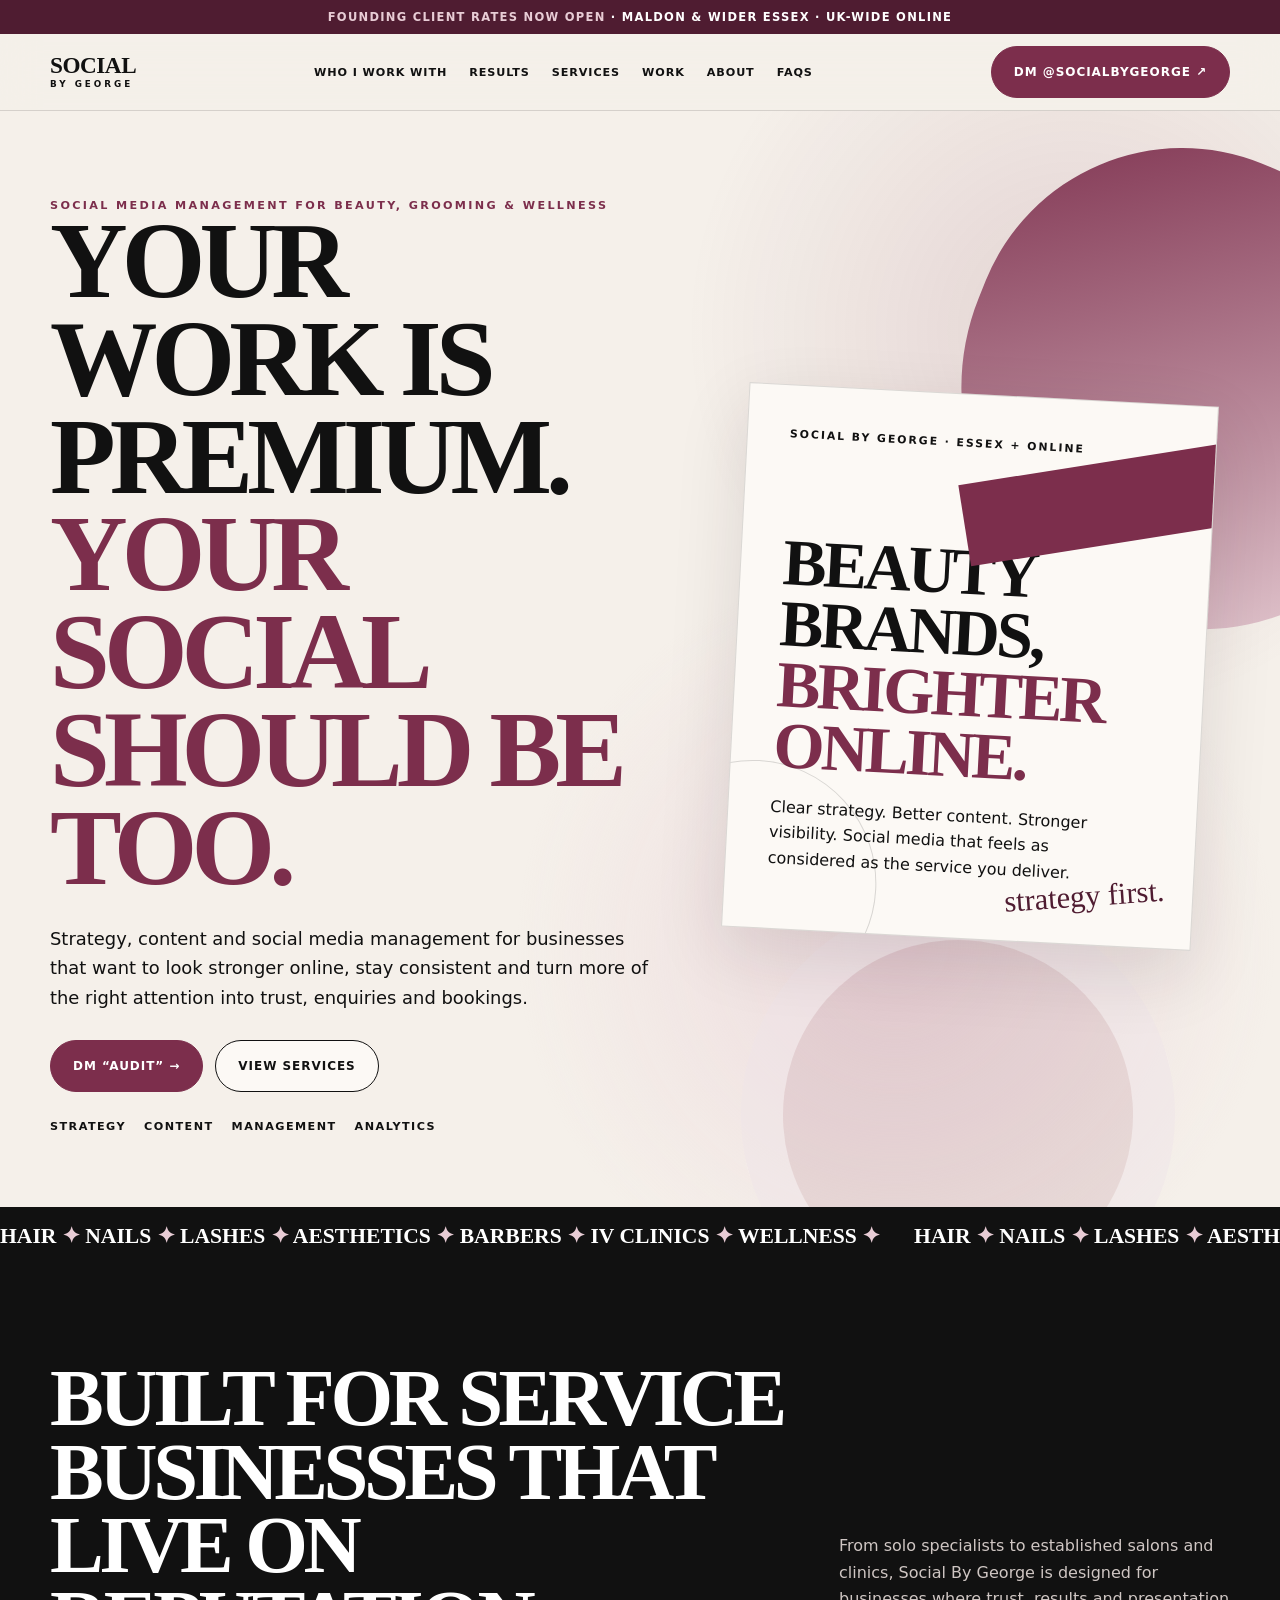
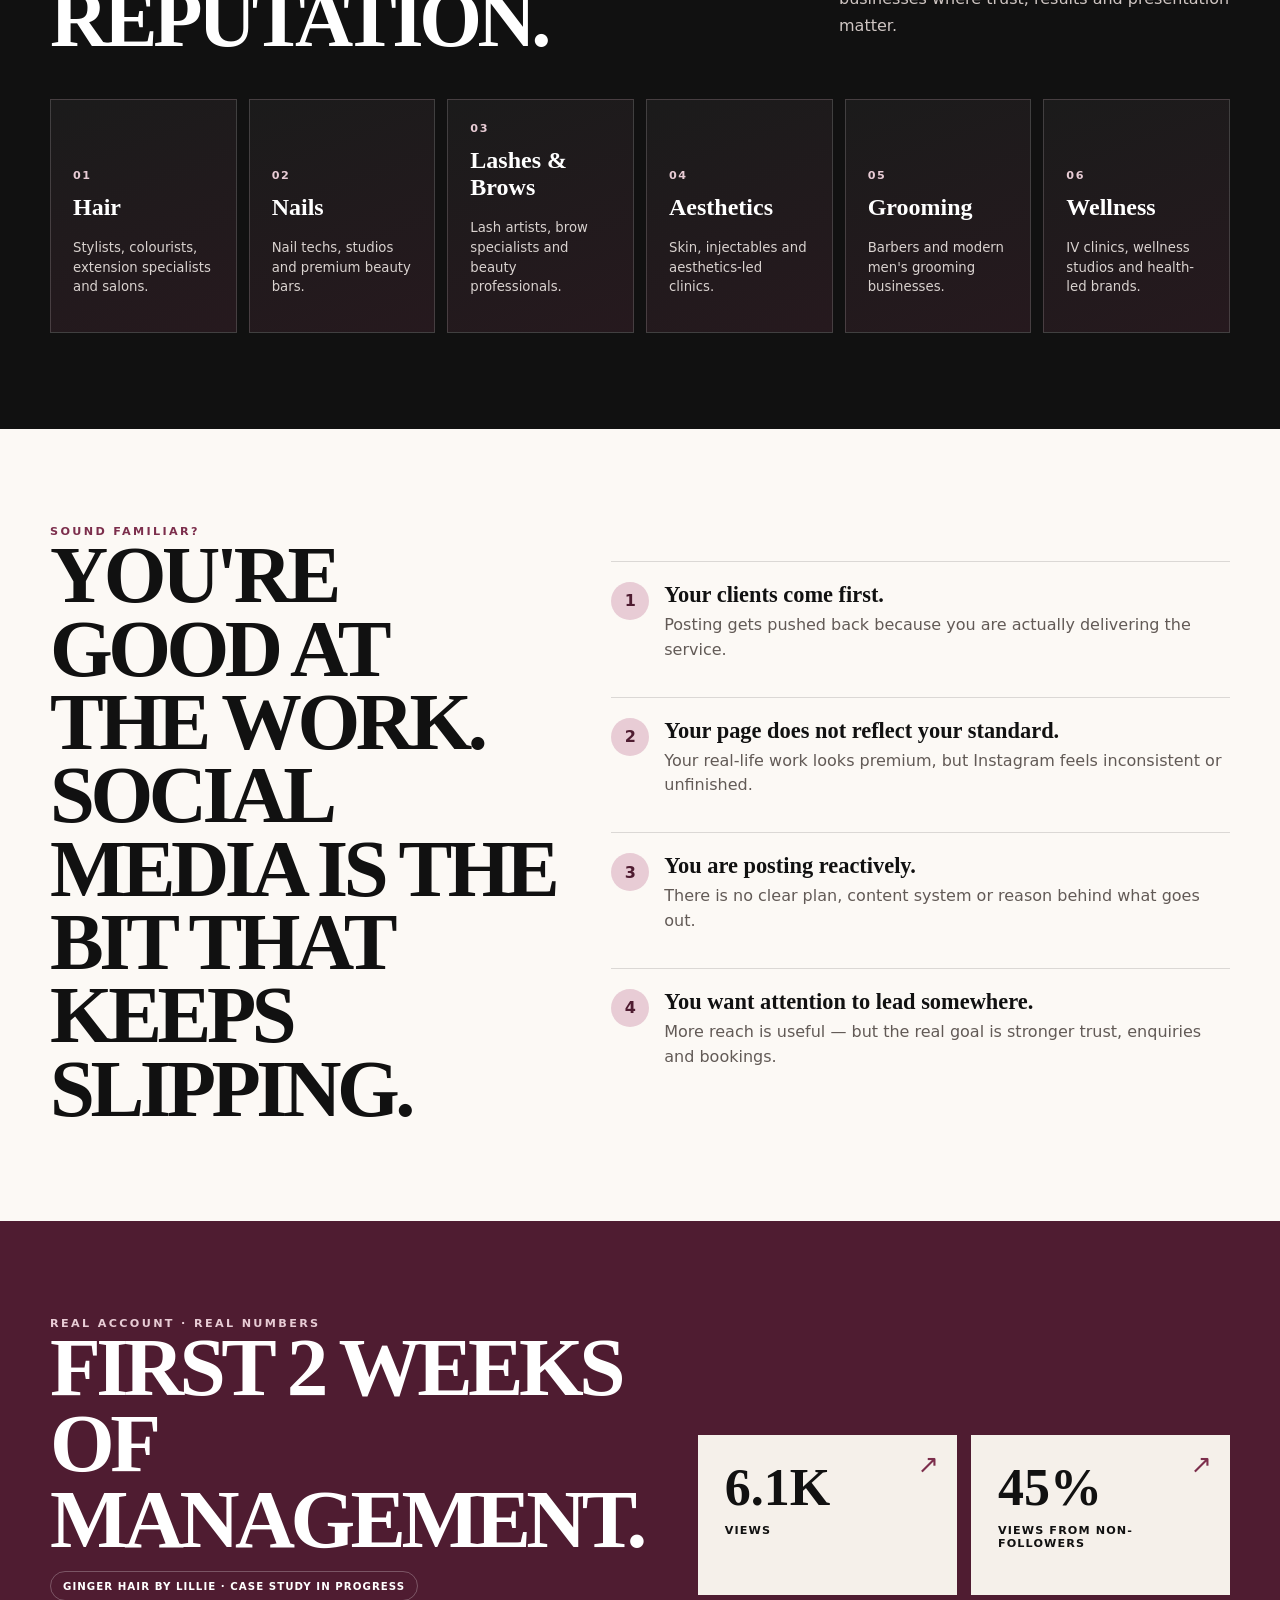
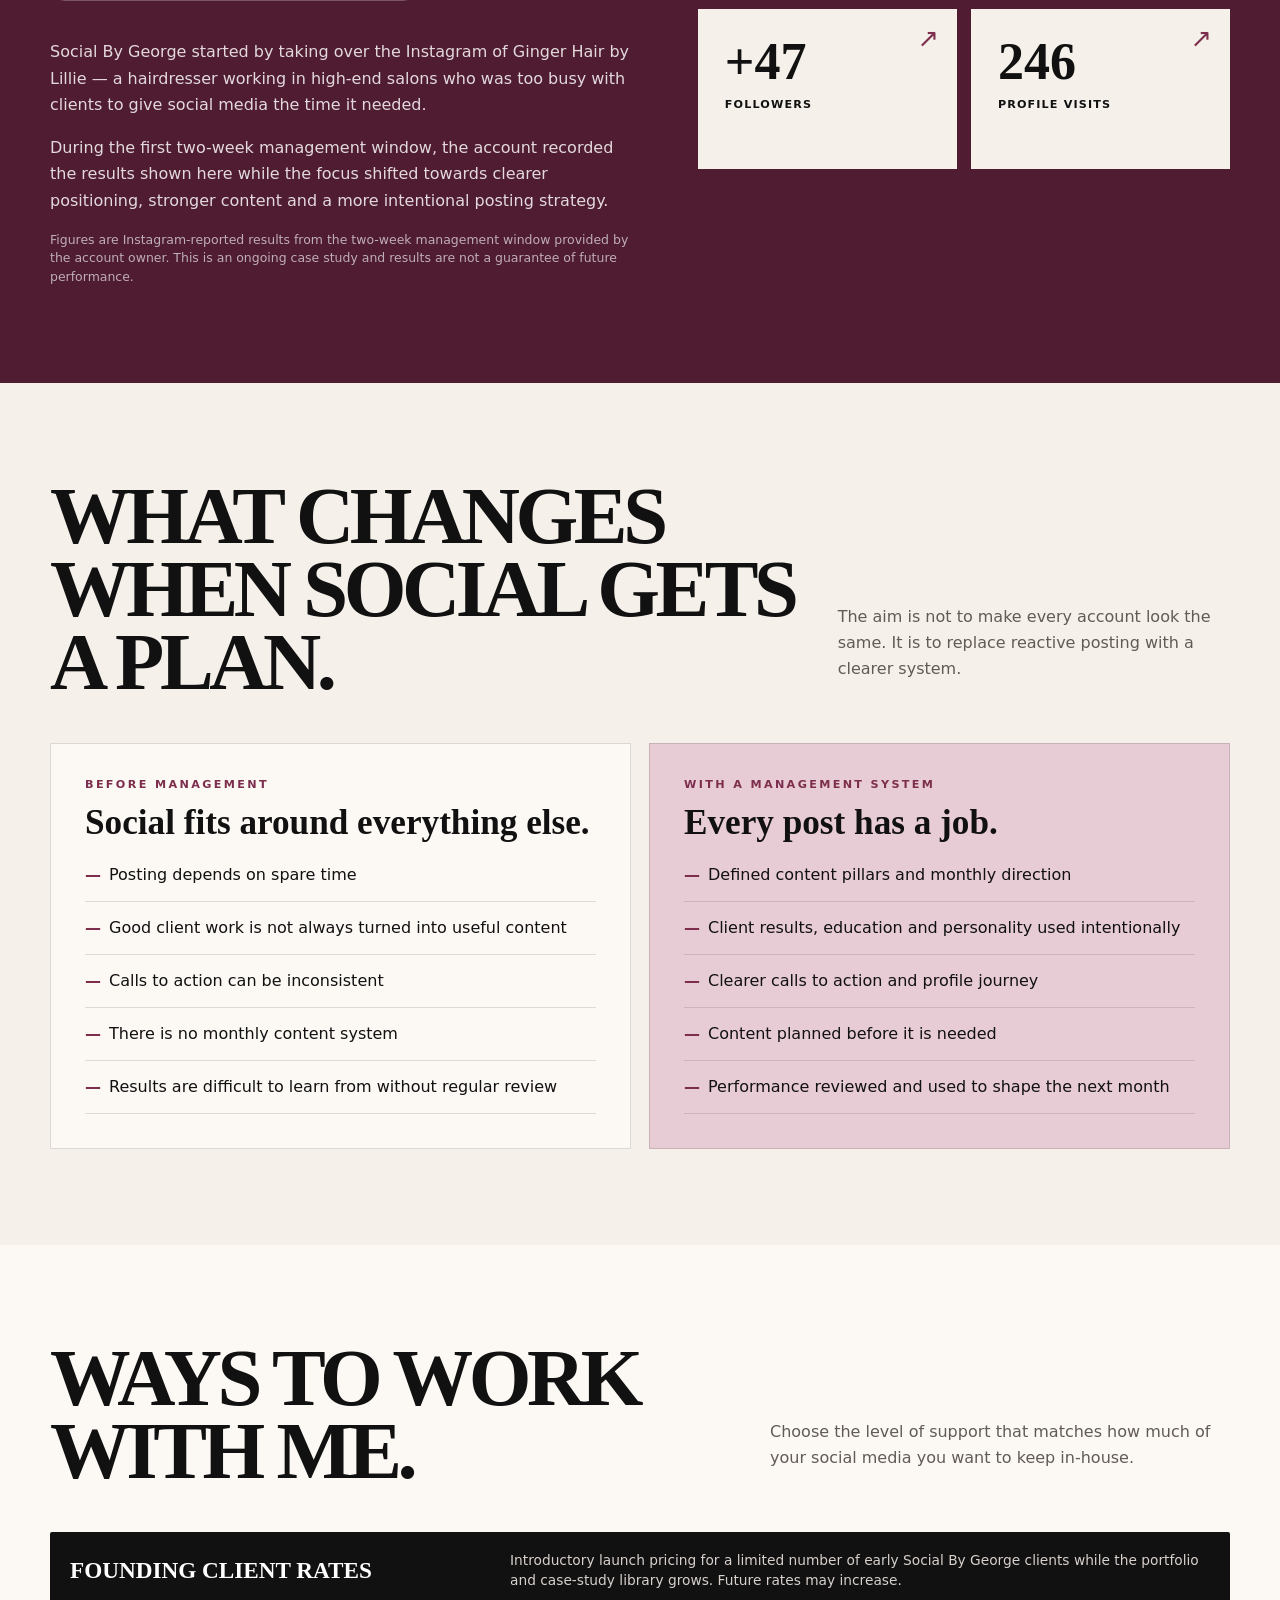
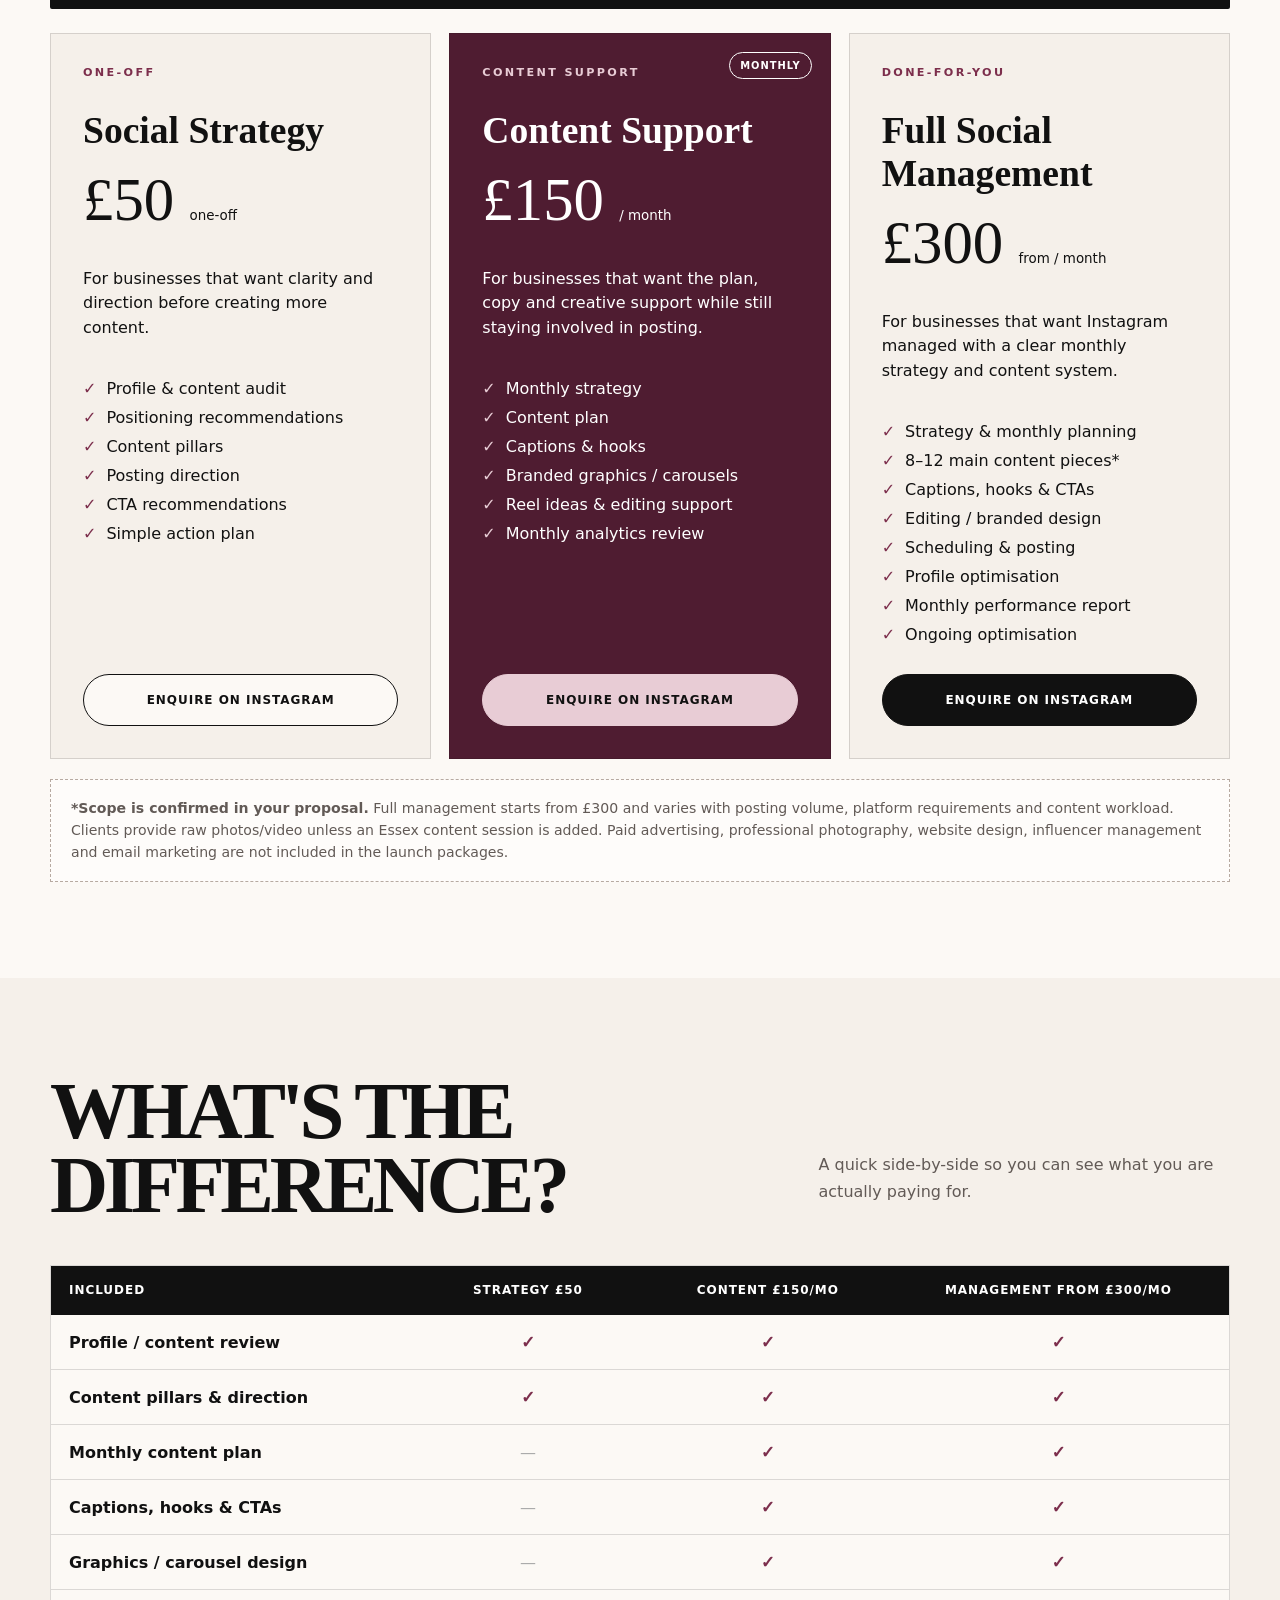
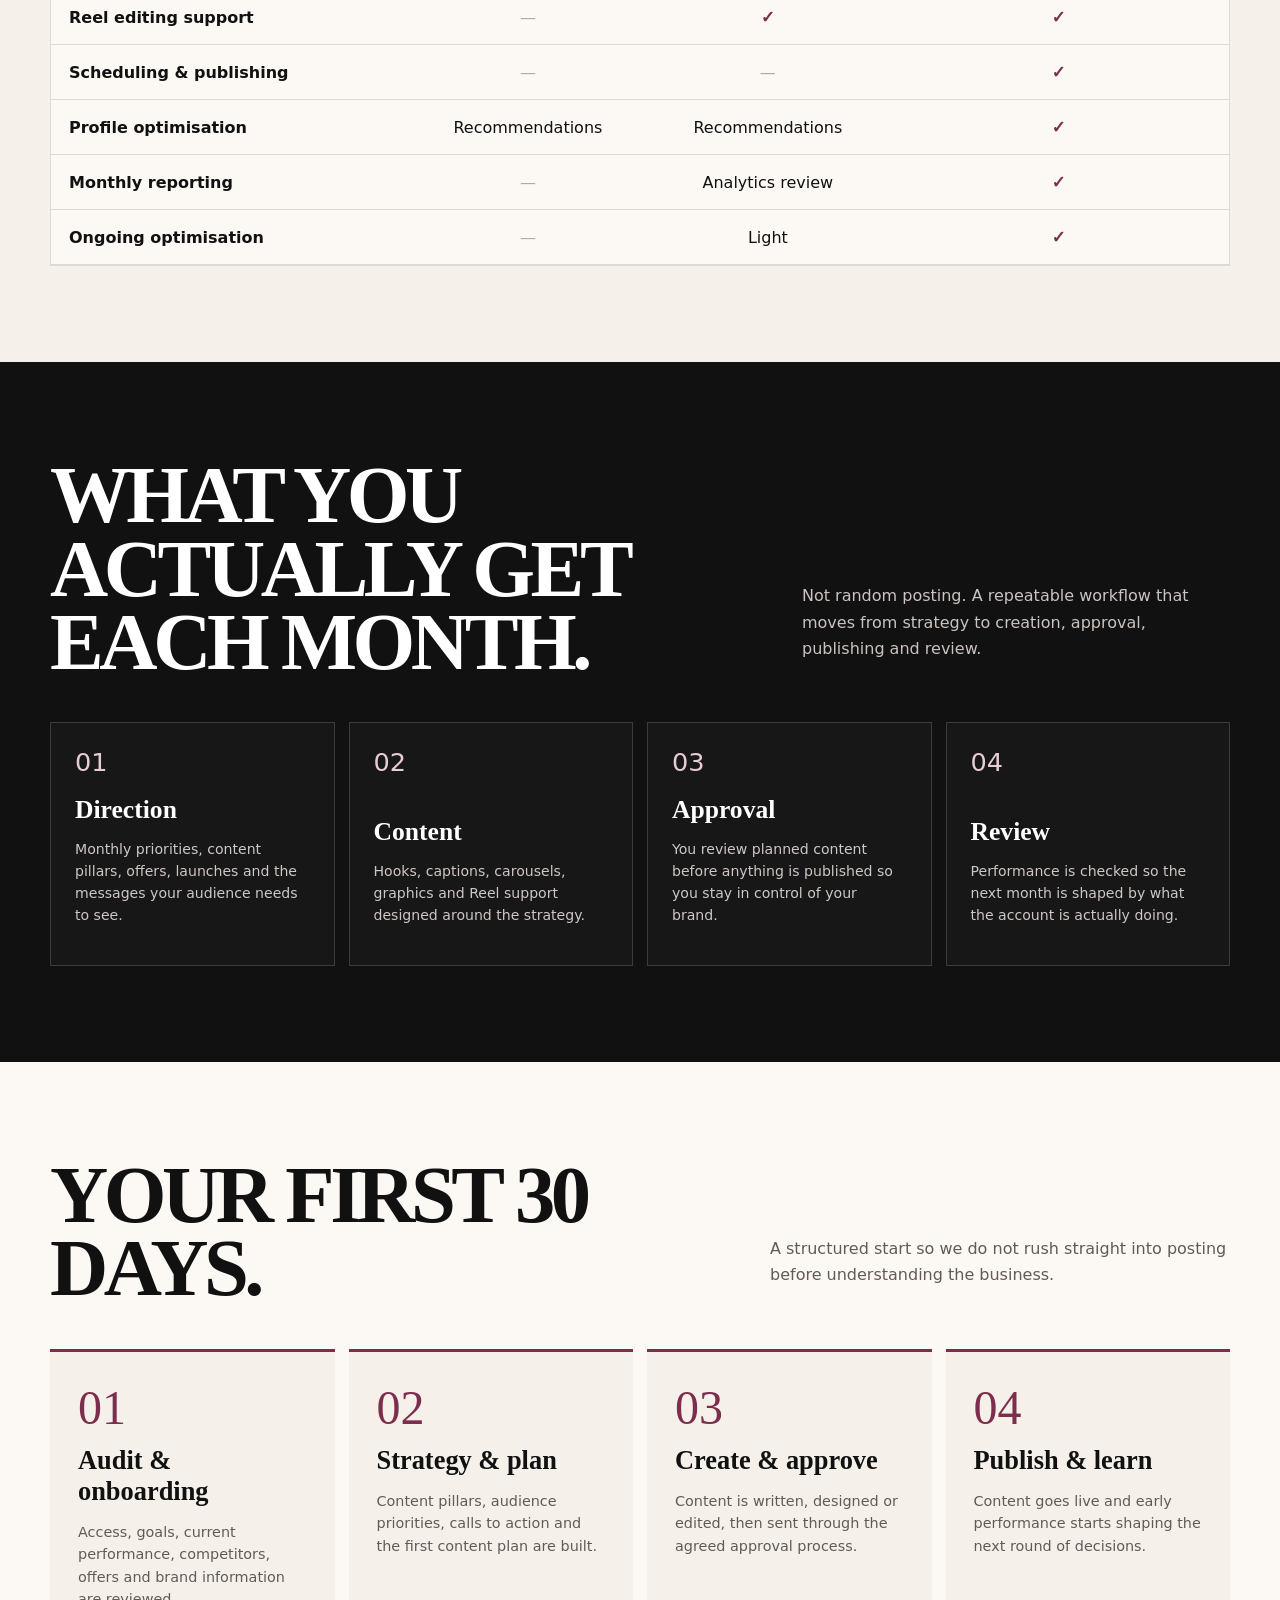
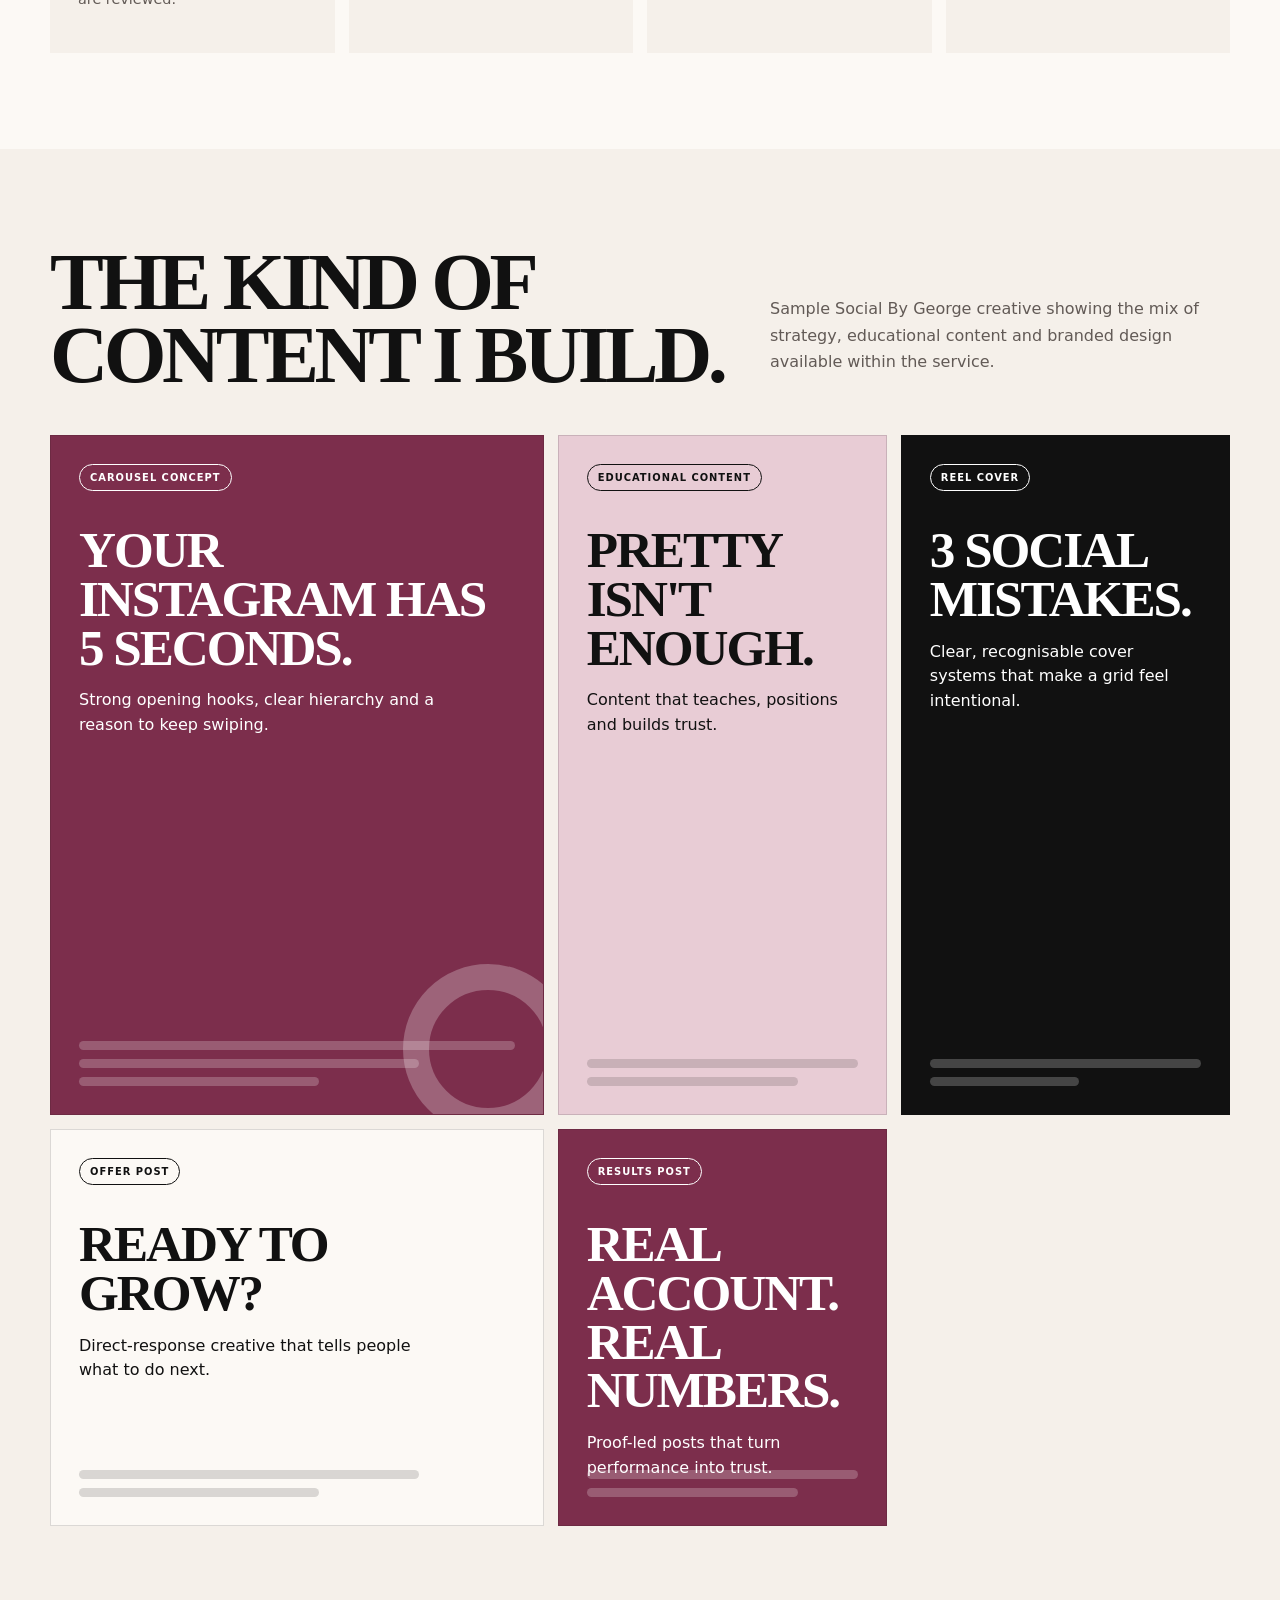
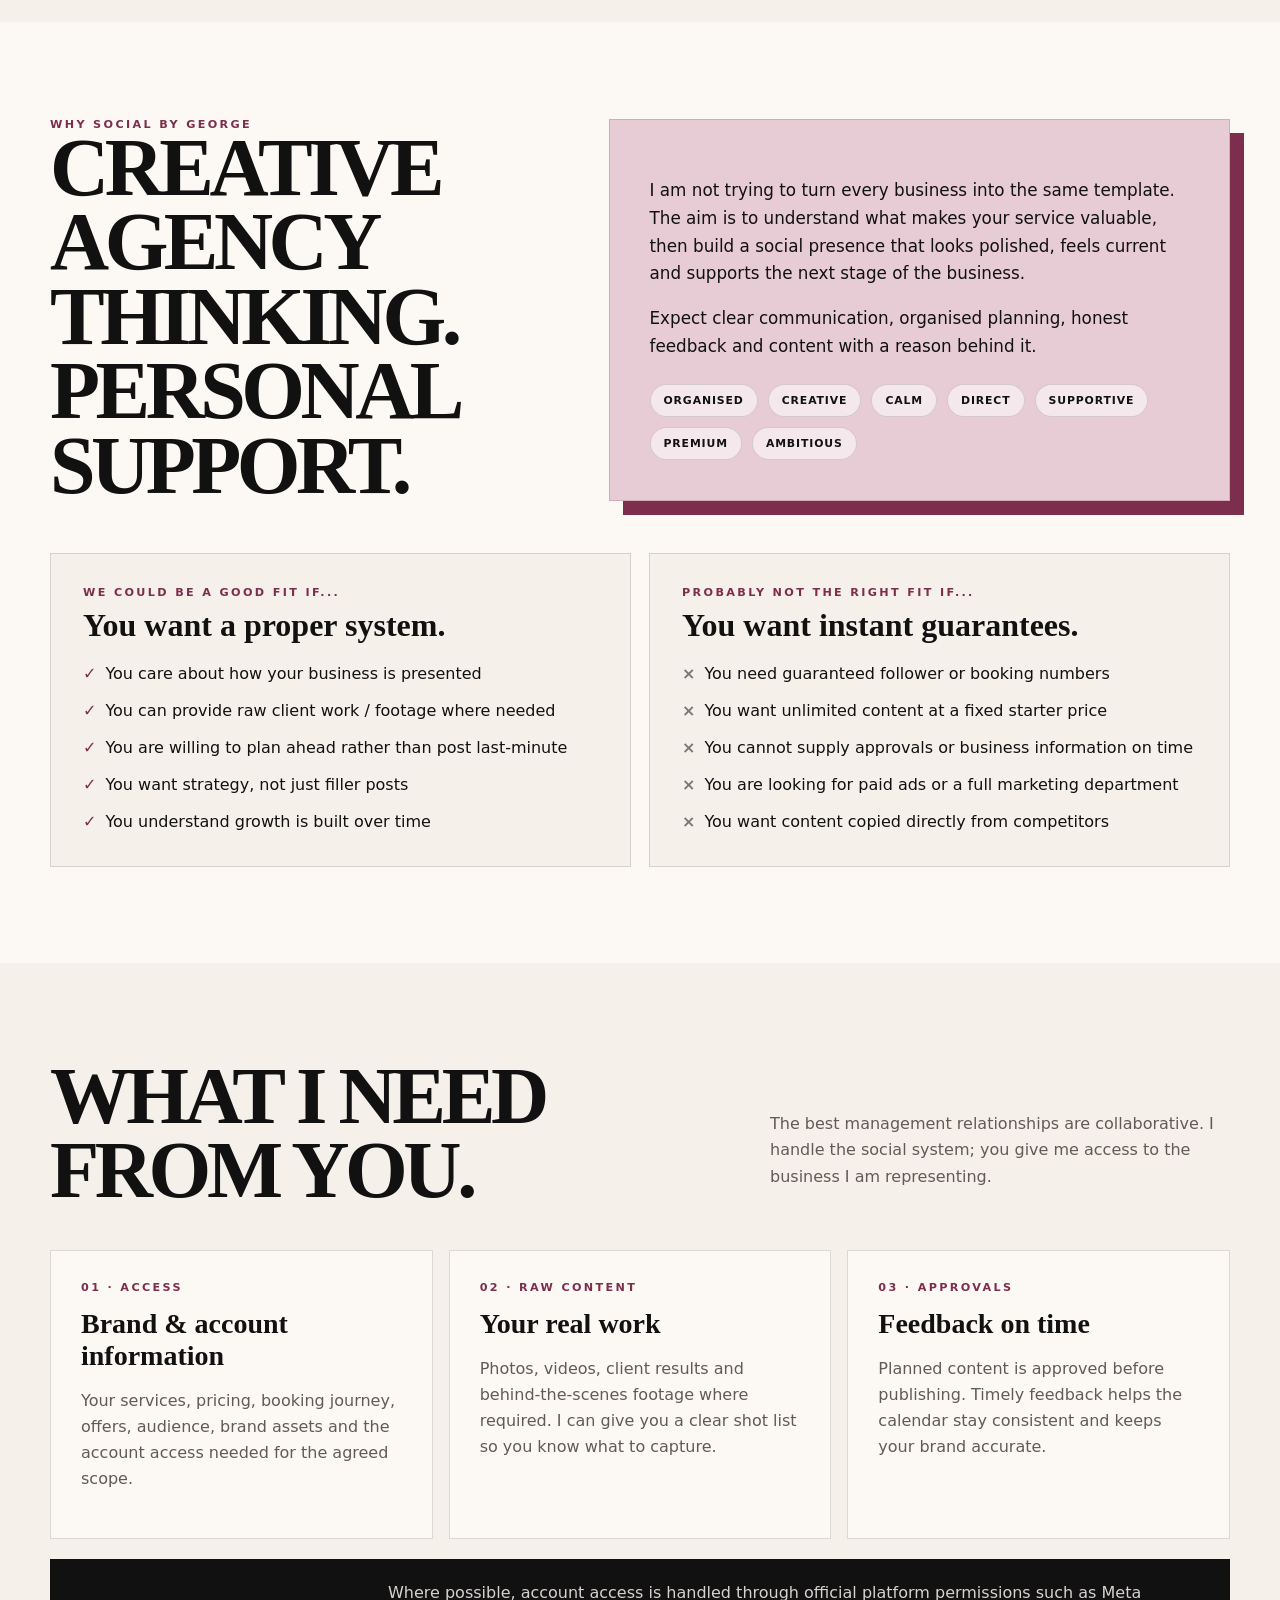
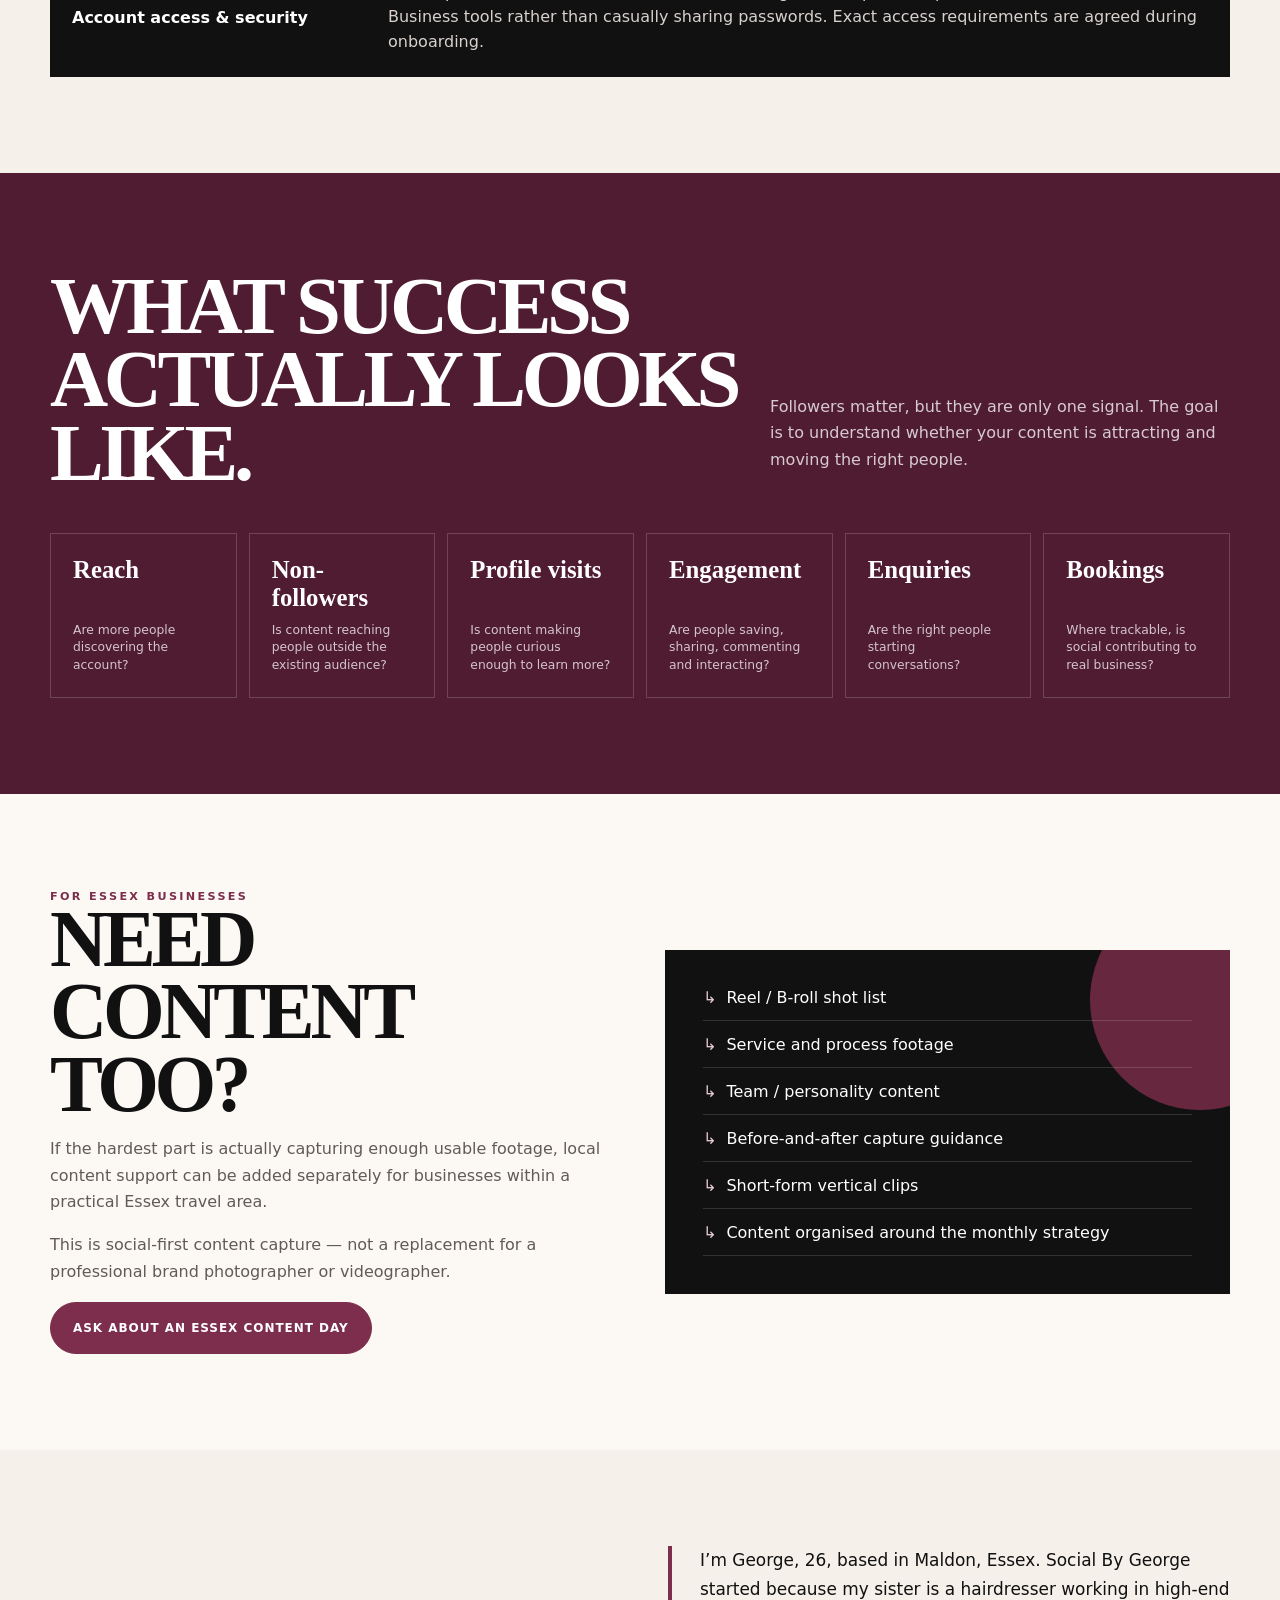
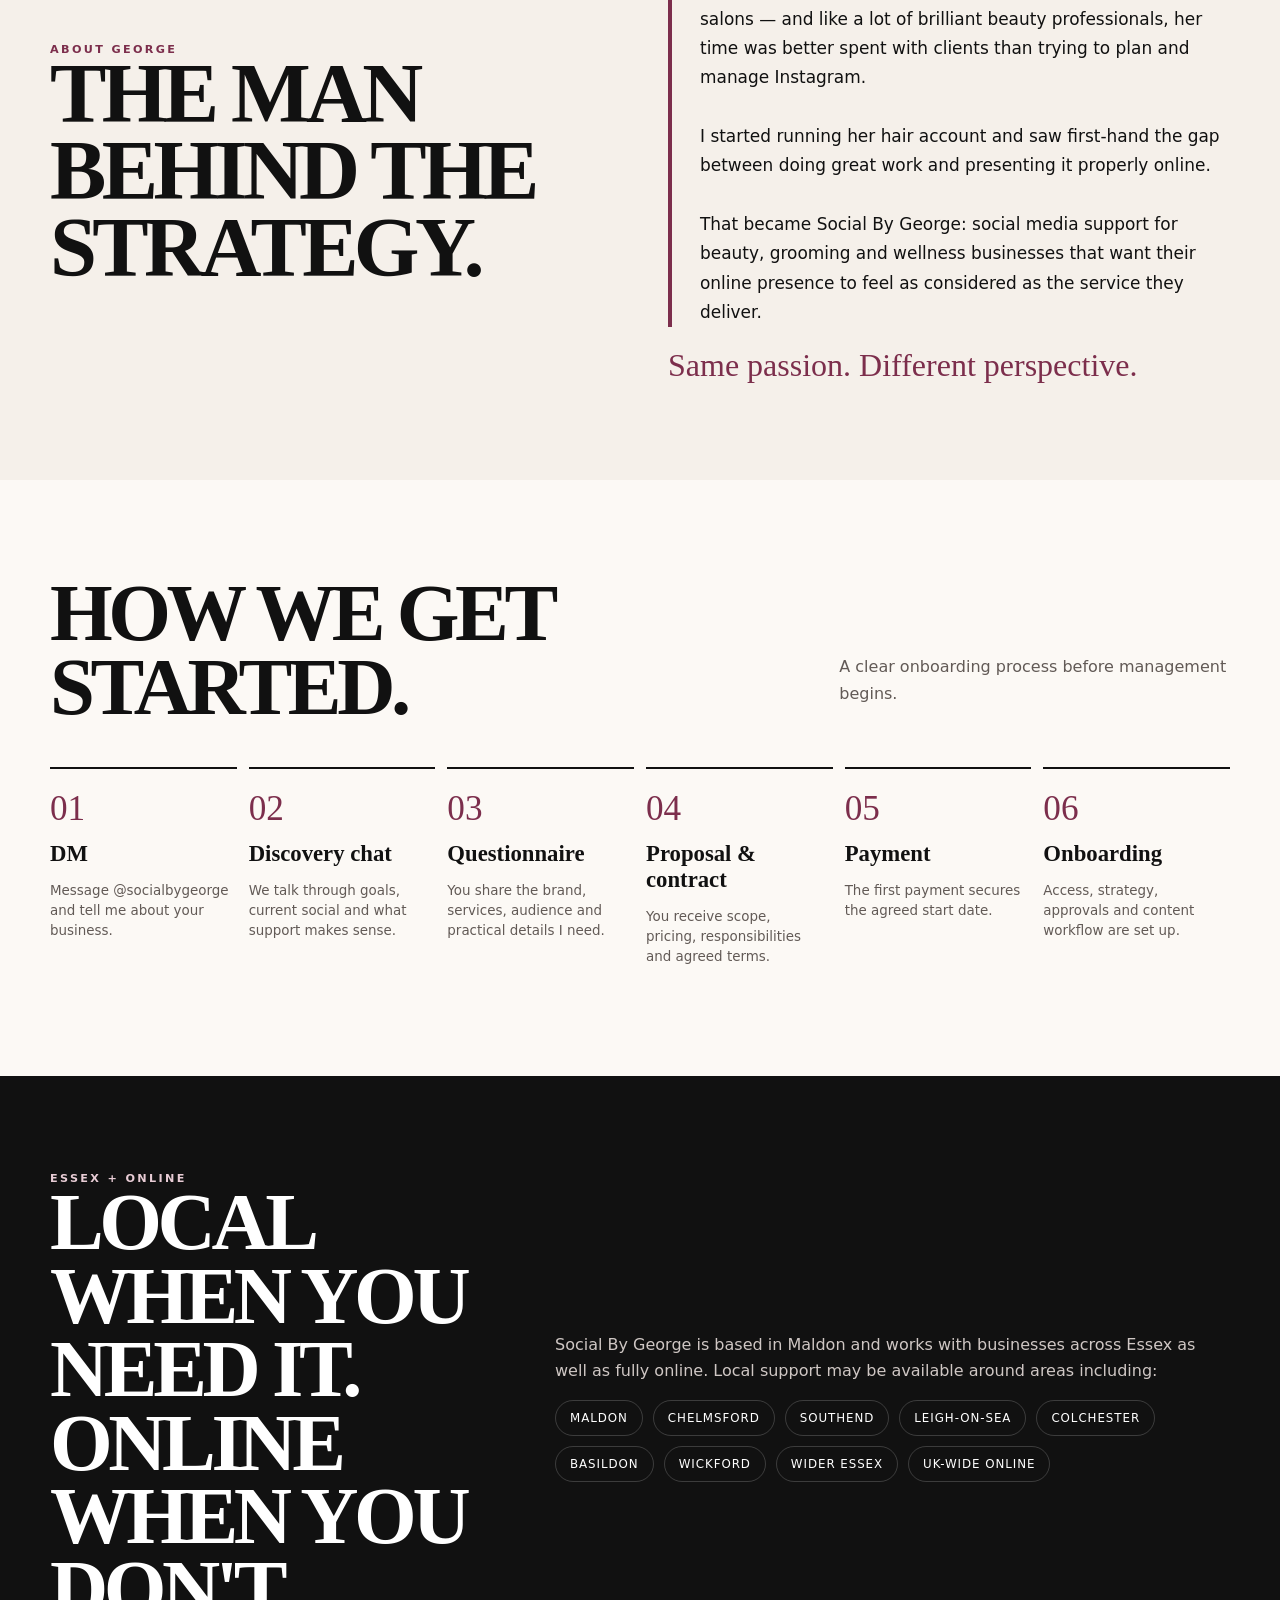
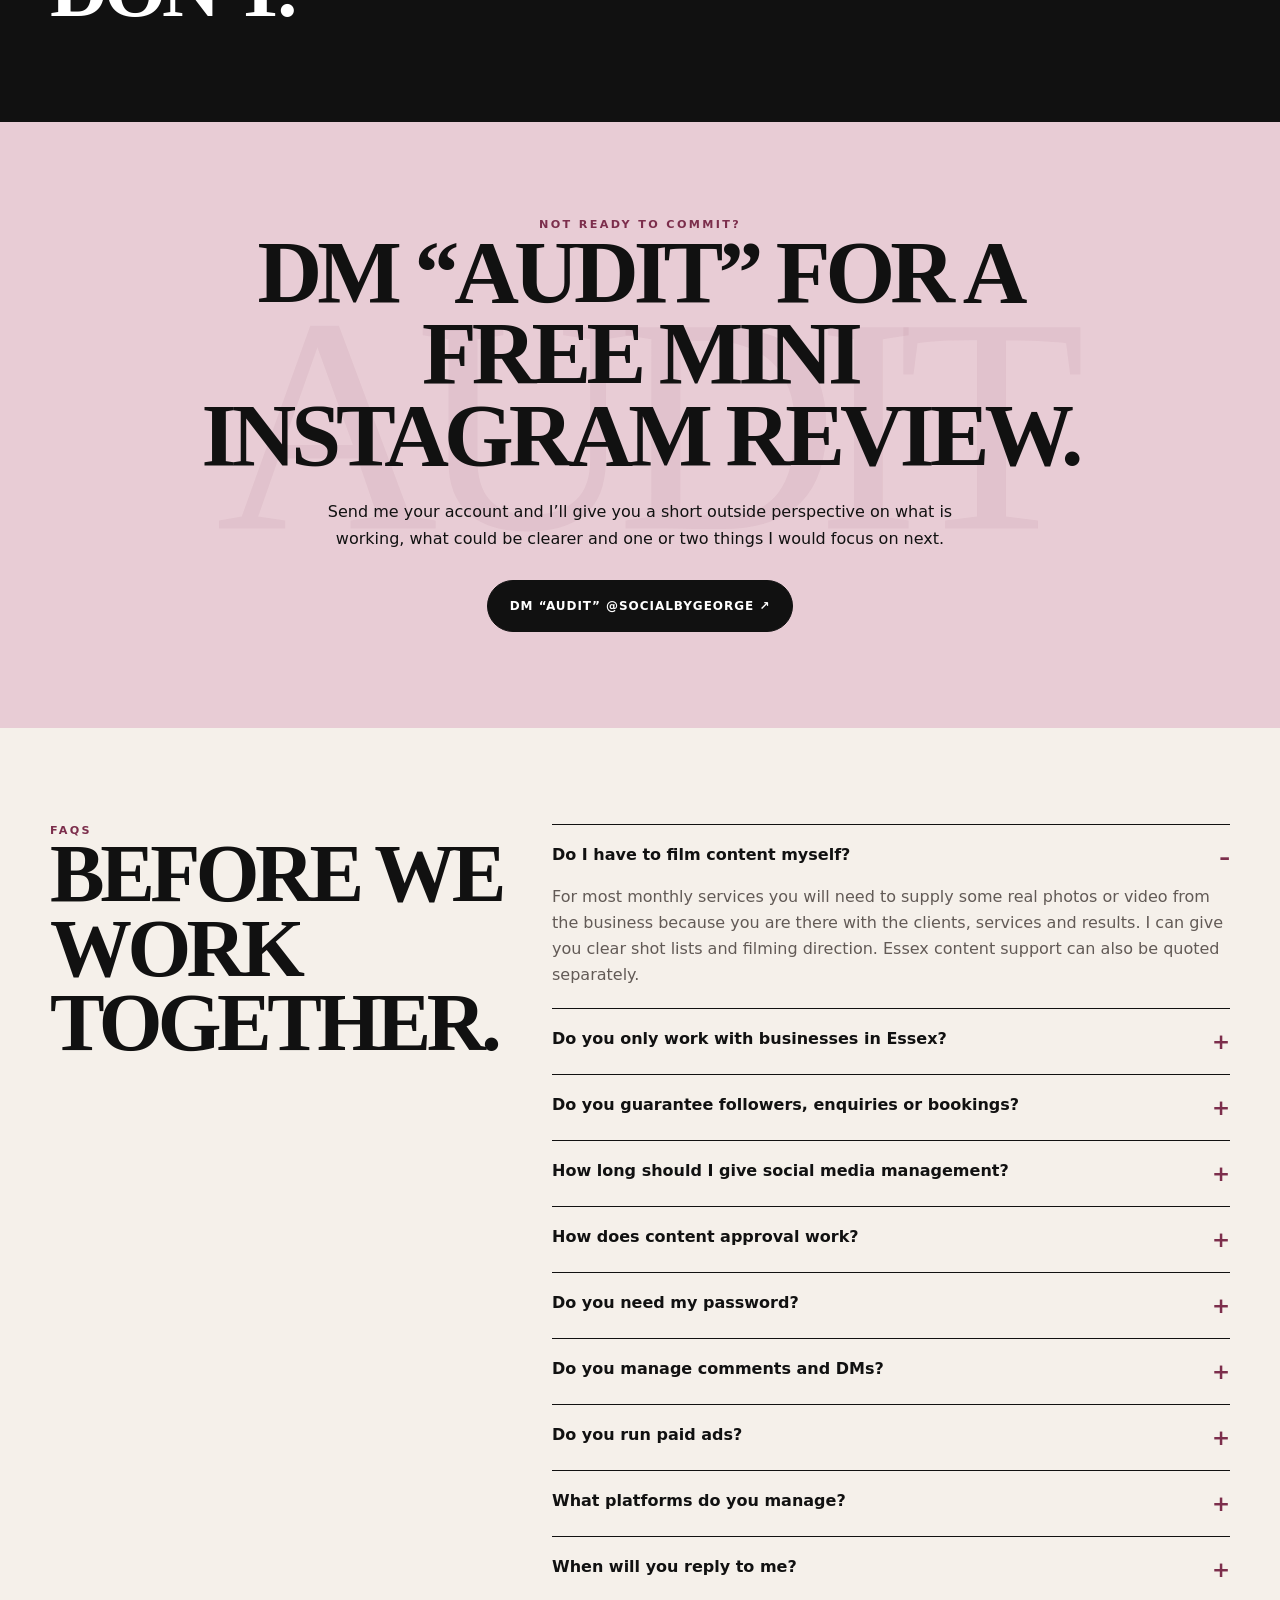
==== commit 98171196: "Add files via upload" ====
--- a/index.html
+++ b/index.html
@@ -3,237 +3,1294 @@
 <head>
   <meta charset="utf-8">
   <meta name="viewport" content="width=device-width,initial-scale=1">
-  <title>Social By George | Social Media Management for Beauty Brands</title>
-  <meta name="description" content="Premium social media strategy, content and management for beauty, grooming and wellness businesses across Essex and online.">
-  <meta name="theme-color" content="#8E294E">
+  <title>Social By George | Social Media Management for Beauty, Grooming & Wellness</title>
+  <meta name="description" content="Premium social media strategy, content and management for hair, beauty, grooming, aesthetics and wellness businesses across Essex and online. Based in Maldon, Essex.">
+  <meta name="theme-color" content="#7C2E4C">
+  <meta property="og:title" content="Social By George">
+  <meta property="og:description" content="Your work is premium. Your social should be too.">
+  <meta property="og:type" content="website">
+
   <style>
     :root{
-      --ivory:#F5F0EA;--paper:#FBF8F4;--ink:#111111;--berry:#8E294E;--berry-dark:#641D38;
-      --blush:#E6C7CF;--taupe:#B7AAA1;--stone:#D9D0C9;--white:#fff;--line:rgba(17,17,17,.14);
-      --shadow:0 20px 65px rgba(41,20,28,.12);--serif:Georgia,"Times New Roman",serif;
-      --sans:Inter,ui-sans-serif,system-ui,-apple-system,BlinkMacSystemFont,"Segoe UI",sans-serif
-    }
-    *{box-sizing:border-box} html{scroll-behavior:smooth} body{margin:0;background:var(--ivory);color:var(--ink);font-family:var(--sans);overflow-x:hidden}
-    a{color:inherit;text-decoration:none}.container{width:min(1180px,calc(100% - 40px));margin:auto}
-    .eyebrow{text-transform:uppercase;letter-spacing:.22em;font-size:.72rem;font-weight:800;color:var(--berry)}
-    .display{font-family:var(--serif);font-weight:600;letter-spacing:-.055em;line-height:.9;margin:0}
-    .btn{display:inline-flex;align-items:center;justify-content:center;gap:10px;min-height:52px;padding:0 22px;border-radius:999px;text-transform:uppercase;letter-spacing:.08em;font-size:.76rem;font-weight:800;border:1.5px solid var(--ink);transition:.22s ease}
-    .btn:hover{transform:translateY(-3px);box-shadow:0 9px 0 var(--ink)}.btn-dark{background:var(--ink);color:#fff}.btn-berry{background:var(--berry);color:#fff;border-color:var(--berry)}.btn-light{background:var(--paper)}
-    .pill{display:inline-flex;padding:9px 14px;border-radius:999px;border:1px solid var(--line);background:rgba(255,255,255,.55);text-transform:uppercase;letter-spacing:.09em;font-size:.7rem;font-weight:800}
-    .nav{position:sticky;top:0;z-index:50;border-bottom:1px solid var(--line);backdrop-filter:blur(18px);background:rgba(245,240,234,.9)}
-    .nav-inner{min-height:76px;display:flex;align-items:center;justify-content:space-between;gap:24px}.brand{font-family:var(--serif);font-size:1.45rem;font-weight:700;line-height:.85}.brand span{display:block;font-family:var(--sans);font-size:.56rem;letter-spacing:.34em;margin-top:6px}
-    .nav-links{display:flex;gap:24px;align-items:center;text-transform:uppercase;letter-spacing:.08em;font-size:.72rem;font-weight:800}.nav-links a{position:relative}.nav-links a:after{content:"";position:absolute;left:0;right:100%;bottom:-7px;height:2px;background:var(--berry);transition:.2s}.nav-links a:hover:after{right:0}.menu{display:none;background:none;border:0;font-size:1.6rem}
-    .hero{position:relative;overflow:hidden;padding:92px 0 78px;min-height:780px;background:radial-gradient(circle at 83% 25%,rgba(142,41,78,.13),transparent 29%),radial-gradient(circle at 70% 70%,rgba(230,199,207,.55),transparent 30%),var(--ivory)}
-    .hero:before,.hero:after{content:"";position:absolute;border-radius:48% 52% 44% 56%;pointer-events:none}.hero:before{width:430px;height:430px;right:-110px;top:60px;background:linear-gradient(145deg,rgba(142,41,78,.95),rgba(230,199,207,.55));transform:rotate(26deg)}.hero:after{width:340px;height:340px;right:110px;bottom:-100px;border:45px solid rgba(255,255,255,.45);background:rgba(142,41,78,.12);transform:rotate(-16deg)}
-    .hero-grid{position:relative;z-index:2;display:grid;grid-template-columns:1.08fr .92fr;gap:50px;align-items:center}.hero h1{font-size:clamp(4.5rem,8.5vw,8.8rem);max-width:840px}.hero h1 .sub{display:block;color:var(--berry)}.hero-copy{max-width:650px;font-size:1.12rem;line-height:1.62;margin:26px 0 28px}.hero-actions{display:flex;gap:12px;flex-wrap:wrap}.hero-meta{display:flex;gap:18px;flex-wrap:wrap;margin-top:28px;font-size:.72rem;text-transform:uppercase;letter-spacing:.14em;font-weight:800}
-    .hero-card{position:relative;min-height:560px;display:flex;align-items:center;justify-content:center}.editorial-card{position:relative;width:min(470px,92%);min-height:470px;background:var(--paper);border:1px solid var(--line);box-shadow:var(--shadow);padding:42px;transform:rotate(3deg);overflow:hidden}
-    .editorial-card:before{content:"";position:absolute;width:300px;height:85px;background:var(--berry);right:-60px;top:55px;transform:rotate(-12deg);opacity:.95}.editorial-card:after{content:"";position:absolute;width:240px;height:240px;border:1px solid rgba(17,17,17,.15);border-radius:50%;left:-90px;bottom:-70px}.editorial-card .mini{text-transform:uppercase;letter-spacing:.18em;font-size:.7rem;font-weight:800}.editorial-card h3{font-family:var(--serif);font-size:4.2rem;line-height:.92;letter-spacing:-.04em;margin:90px 0 18px;max-width:330px}.editorial-card h3 span{color:var(--berry)}.editorial-card p{max-width:330px;line-height:1.55;font-size:.96rem}.scribble{position:absolute;right:25px;bottom:30px;transform:rotate(-7deg);font-family:"Brush Script MT","Segoe Script",cursive;font-size:2rem;color:var(--berry-dark)}
-    .marquee{overflow:hidden;background:var(--ink);color:#fff}.track{display:flex;width:max-content;gap:34px;padding:16px 0;animation:marquee 26s linear infinite;font-family:var(--serif);font-size:1.4rem;font-weight:600}.track span{white-space:nowrap}.track b{color:var(--blush)}@keyframes marquee{to{transform:translateX(-50%)}}
-    section{padding:96px 0}.section-head{display:flex;justify-content:space-between;align-items:end;gap:30px;margin-bottom:42px}.section-head h2{font-size:clamp(3.2rem,6.4vw,6.8rem);max-width:820px}.section-head p{max-width:450px;font-size:1rem;line-height:1.62}
-    .audience{background:var(--ink);color:#fff}.audience-grid{display:grid;grid-template-columns:repeat(6,1fr);gap:12px}.audience-card{min-height:190px;padding:22px;border:1px solid rgba(255,255,255,.15);background:linear-gradient(160deg,#1a1a1a,#251a1e);display:flex;flex-direction:column;justify-content:end;transition:.2s}.audience-card:hover{background:var(--berry-dark);transform:translateY(-6px)}.audience-card .num{color:var(--blush);font-size:.72rem;letter-spacing:.14em;font-weight:800}.audience-card h3{font-family:var(--serif);font-size:1.5rem;margin:12px 0 4px}.audience-card p{font-size:.84rem;line-height:1.45;color:#d8d0cc}
-    .problem{background:var(--paper)}.problem-grid{display:grid;grid-template-columns:1fr 1fr;gap:50px;align-items:center}.problem h2{font-size:clamp(3.4rem,6.2vw,6.5rem)}.problem-list{display:grid;gap:16px}.problem-item{display:grid;grid-template-columns:auto 1fr;gap:16px;padding:20px 0;border-top:1px solid var(--line)}.problem-item strong{font-family:var(--serif);font-size:1.45rem}.problem-item span{width:38px;height:38px;display:grid;place-items:center;border-radius:50%;background:var(--blush);font-weight:900;color:var(--berry-dark)}
-    .services{background:var(--ivory)}.pricing{display:grid;grid-template-columns:repeat(3,1fr);gap:18px}.price-card{position:relative;background:var(--paper);border:1px solid var(--line);padding:32px;min-height:540px;display:flex;flex-direction:column;transition:.22s}.price-card:hover{transform:translateY(-8px);box-shadow:var(--shadow)}.price-card.featured{background:var(--berry-dark);color:#fff}.tag{position:absolute;top:18px;right:18px;border:1px solid currentColor;padding:7px 10px;border-radius:999px;text-transform:uppercase;letter-spacing:.1em;font-size:.62rem;font-weight:800}.price-card h3{font-family:var(--serif);font-size:2.4rem;margin:30px 0 8px}.price{font-family:var(--serif);font-size:3.8rem;line-height:1;margin:10px 0 20px}.price small{font-family:var(--sans);font-size:.85rem;font-weight:500}.price-card p{line-height:1.55}.feature-list{display:grid;gap:10px;margin:22px 0 30px;padding:0;list-style:none}.feature-list li:before{content:"✓";margin-right:10px;color:var(--berry);font-weight:900}.featured .feature-list li:before{color:var(--blush)}.price-card .btn{margin-top:auto}.addon{margin-top:20px;padding:18px 20px;border:1px dashed var(--taupe);background:rgba(255,255,255,.4);font-size:.9rem;line-height:1.5}
-    .why{background:var(--paper)}.why-grid{display:grid;grid-template-columns:.9fr 1.1fr;gap:50px;align-items:center}.why h2{font-size:clamp(3.4rem,6.4vw,6.6rem)}.why-card{background:var(--blush);padding:40px;border:1px solid rgba(142,41,78,.2);box-shadow:14px 14px 0 var(--berry)}.why-card p{font-size:1.08rem;line-height:1.65}.values{display:flex;flex-wrap:wrap;gap:10px;margin-top:24px}
-    .case{background:var(--ink);color:#fff}.case-grid{display:grid;grid-template-columns:.85fr 1.15fr;gap:50px;align-items:center}.case h2{font-size:clamp(3.5rem,6.6vw,6.8rem)}.case-copy{line-height:1.62;color:#ded7d4}.case-badge{display:inline-flex;padding:8px 12px;border-radius:999px;border:1px solid rgba(255,255,255,.25);text-transform:uppercase;letter-spacing:.1em;font-size:.65rem;font-weight:800;margin:14px 0 24px}.stats{display:grid;grid-template-columns:repeat(2,1fr);gap:14px}.stat{background:var(--ivory);color:var(--ink);padding:26px;min-height:155px;position:relative}.stat strong{font-family:var(--serif);font-size:3.2rem;display:block;line-height:1}.stat span{display:block;margin-top:10px;text-transform:uppercase;letter-spacing:.1em;font-size:.7rem;font-weight:800}.stat:after{content:"↗";position:absolute;right:18px;top:14px;color:var(--berry);font-size:1.6rem}.case-note{margin-top:16px;font-size:.78rem;color:#b9b0ac;line-height:1.5}
-    .about{background:var(--ivory)}.about-grid{display:grid;grid-template-columns:1fr 1fr;gap:56px;align-items:center}.about h2{font-size:clamp(3.5rem,6.6vw,6.8rem)}.about-story{border-left:4px solid var(--berry);padding-left:28px;font-size:1.07rem;line-height:1.72}.about-note{margin-top:20px;font-family:var(--serif);font-size:2rem;color:var(--berry)}
-    .process{background:var(--paper)}.steps{display:grid;grid-template-columns:repeat(6,1fr);gap:12px}.step{border-top:2px solid var(--ink);padding:20px 8px 0 0}.step .n{font-family:var(--serif);font-size:2.2rem;color:var(--berry)}.step h3{margin:12px 0 8px;font-family:var(--serif);font-size:1.45rem}.step p{font-size:.86rem;line-height:1.5;color:#514c48}
-    .faq{background:var(--ivory)}.faq-grid{display:grid;grid-template-columns:.8fr 1.2fr;gap:50px}.faq h2{font-size:clamp(3.5rem,6.4vw,6.6rem)}details{border-top:1px solid var(--ink);padding:20px 0}summary{cursor:pointer;list-style:none;display:flex;justify-content:space-between;gap:20px;font-weight:800}summary:after{content:"+";color:var(--berry);font-size:1.35rem}details[open] summary:after{content:"–"}details p{margin:14px 0 0;line-height:1.6;color:#514c48}
-    .cta{position:relative;overflow:hidden;background:var(--berry-dark);color:#fff;padding:105px 0;text-align:center}.cta:before,.cta:after{content:"";position:absolute;width:480px;height:110px;background:var(--blush);opacity:.25;border-radius:50%}.cta:before{left:-140px;top:30px;transform:rotate(-15deg)}.cta:after{right:-140px;bottom:30px;transform:rotate(18deg)}.cta-inner{position:relative;z-index:2}.cta h2{font-size:clamp(4rem,8vw,8.2rem);max-width:980px;margin:0 auto 24px}.cta p{max-width:650px;margin:0 auto 28px;line-height:1.6;color:#eadfe3;font-size:1.06rem}
-    footer{border-top:1px solid var(--line);background:var(--ivory);padding:28px 0}.footer-inner{display:flex;justify-content:space-between;gap:20px;align-items:center;flex-wrap:wrap}.footer-links{display:flex;gap:18px;font-size:.76rem;text-transform:uppercase;letter-spacing:.08em;font-weight:800}
-    .reveal{opacity:0;transform:translateY(24px);transition:opacity .7s ease,transform .7s ease}.reveal.show{opacity:1;transform:none}
-    @media(max-width:980px){.nav-links{display:none}.menu{display:block}.hero-grid,.problem-grid,.why-grid,.case-grid,.about-grid,.faq-grid{grid-template-columns:1fr}.hero-card{min-height:500px}.audience-grid{grid-template-columns:repeat(3,1fr)}.pricing{grid-template-columns:1fr}.steps{grid-template-columns:repeat(3,1fr)}}
-    @media(max-width:640px){.container{width:min(100% - 24px,1180px)}section{padding:72px 0}.hero{padding:62px 0 58px;min-height:auto}.hero h1{font-size:4.25rem}.hero-card{min-height:420px}.editorial-card{padding:30px;min-height:390px}.editorial-card h3{font-size:3.2rem;margin-top:70px}.audience-grid{grid-template-columns:repeat(2,1fr)}.steps{grid-template-columns:repeat(2,1fr)}.stats{grid-template-columns:1fr}.section-head{align-items:start;flex-direction:column}.cta h2{font-size:4.2rem}.nav .btn{display:none}}
+      --ivory:#F5F0EA;
+      --paper:#FCF9F5;
+      --ink:#111111;
+      --berry:#7C2E4C;
+      --berry-2:#9D4566;
+      --berry-dark:#4F1C31;
+      --blush:#E8CCD5;
+      --taupe:#B7AAA1;
+      --stone:#D9D0C9;
+      --muted:#625A56;
+      --white:#FFFFFF;
+      --line:rgba(17,17,17,.14);
+      --line-light:rgba(255,255,255,.16);
+      --shadow:0 24px 70px rgba(44,22,30,.12);
+      --serif:Georgia,"Times New Roman",serif;
+      --sans:Inter,ui-sans-serif,system-ui,-apple-system,BlinkMacSystemFont,"Segoe UI",sans-serif;
+    }
+
+    *{box-sizing:border-box}
+    html{scroll-behavior:smooth}
+    body{
+      margin:0;
+      background:var(--ivory);
+      color:var(--ink);
+      font-family:var(--sans);
+      overflow-x:hidden;
+    }
+    a{color:inherit;text-decoration:none}
+    button,input,textarea,select{font:inherit}
+    .container{width:min(1180px,calc(100% - 40px));margin:auto}
+    .eyebrow{
+      text-transform:uppercase;
+      letter-spacing:.21em;
+      font-size:.7rem;
+      font-weight:850;
+      color:var(--berry);
+    }
+    .display{
+      font-family:var(--serif);
+      font-weight:600;
+      letter-spacing:-.055em;
+      line-height:.91;
+      margin:0;
+    }
+    .body-copy{line-height:1.68;color:var(--muted)}
+    .muted{color:var(--muted)}
+    .berry{color:var(--berry)}
+    .btn{
+      display:inline-flex;
+      align-items:center;
+      justify-content:center;
+      gap:10px;
+      min-height:52px;
+      padding:0 22px;
+      border-radius:999px;
+      text-transform:uppercase;
+      letter-spacing:.08em;
+      font-size:.75rem;
+      font-weight:850;
+      border:1.5px solid var(--ink);
+      transition:.22s ease;
+      cursor:pointer;
+    }
+    .btn:hover{transform:translateY(-3px);box-shadow:0 8px 0 var(--ink)}
+    .btn-dark{background:var(--ink);color:#fff}
+    .btn-berry{background:var(--berry);color:#fff;border-color:var(--berry)}
+    .btn-light{background:var(--paper)}
+    .btn-white{background:#fff;color:var(--ink);border-color:#fff}
+    .pill{
+      display:inline-flex;
+      align-items:center;
+      padding:9px 13px;
+      border-radius:999px;
+      border:1px solid var(--line);
+      background:rgba(255,255,255,.55);
+      text-transform:uppercase;
+      letter-spacing:.08em;
+      font-size:.68rem;
+      font-weight:850;
+    }
+    .section-head{
+      display:flex;
+      justify-content:space-between;
+      align-items:end;
+      gap:30px;
+      margin-bottom:44px;
+    }
+    .section-head h2{
+      font-size:clamp(3rem,6.3vw,6.7rem);
+      max-width:850px;
+    }
+    .section-head p{max-width:460px;line-height:1.65;color:var(--muted)}
+    section{padding:96px 0}
+
+    /* nav */
+    .nav{
+      position:sticky;top:0;z-index:80;
+      border-bottom:1px solid var(--line);
+      background:rgba(245,240,234,.91);
+      backdrop-filter:blur(18px);
+    }
+    .nav-inner{
+      min-height:76px;
+      display:flex;align-items:center;justify-content:space-between;gap:24px;
+    }
+    .brand{
+      font-family:var(--serif);
+      font-size:1.45rem;
+      font-weight:700;
+      line-height:.84;
+      letter-spacing:-.02em;
+    }
+    .brand span{
+      display:block;
+      margin-top:6px;
+      font-family:var(--sans);
+      font-size:.55rem;
+      letter-spacing:.34em;
+    }
+    .nav-links{
+      display:flex;align-items:center;gap:22px;
+      text-transform:uppercase;
+      letter-spacing:.08em;
+      font-size:.7rem;
+      font-weight:850;
+    }
+    .nav-links a{position:relative}
+    .nav-links a:after{
+      content:"";position:absolute;left:0;right:100%;bottom:-7px;height:2px;background:var(--berry);transition:.2s
+    }
+    .nav-links a:hover:after{right:0}
+    .menu{display:none;background:none;border:0;font-size:1.6rem;cursor:pointer}
+
+    /* launch bar */
+    .launchbar{
+      background:var(--berry-dark);
+      color:#fff;
+      padding:10px 0;
+      text-align:center;
+      font-size:.72rem;
+      text-transform:uppercase;
+      letter-spacing:.11em;
+      font-weight:800;
+    }
+    .launchbar strong{color:var(--blush)}
+
+    /* hero */
+    .hero{
+      position:relative;
+      overflow:hidden;
+      padding:88px 0 74px;
+      min-height:770px;
+      background:
+        radial-gradient(circle at 84% 20%,rgba(124,46,76,.15),transparent 28%),
+        radial-gradient(circle at 70% 76%,rgba(232,204,213,.58),transparent 31%),
+        var(--ivory);
+    }
+    .hero:before{
+      content:"";
+      position:absolute;
+      width:470px;height:470px;
+      right:-150px;top:44px;
+      border-radius:46% 54% 48% 52%;
+      background:linear-gradient(145deg,var(--berry),rgba(232,204,213,.8));
+      transform:rotate(22deg);
+    }
+    .hero:after{
+      content:"";
+      position:absolute;
+      width:350px;height:350px;
+      right:105px;bottom:-125px;
+      border:42px solid rgba(255,255,255,.42);
+      border-radius:50%;
+      background:rgba(124,46,76,.11);
+      transform:rotate(-15deg);
+    }
+    .hero-grid{
+      position:relative;z-index:2;
+      display:grid;
+      grid-template-columns:1.08fr .92fr;
+      gap:50px;
+      align-items:center;
+    }
+    .hero h1{font-size:clamp(4.2rem,8.4vw,8.7rem);max-width:820px}
+    .hero h1 span{display:block;color:var(--berry)}
+    .hero-copy{max-width:650px;font-size:1.12rem;line-height:1.65;margin:27px 0 28px}
+    .hero-actions{display:flex;gap:12px;flex-wrap:wrap}
+    .hero-meta{
+      display:flex;gap:18px;flex-wrap:wrap;
+      margin-top:28px;
+      font-size:.7rem;
+      text-transform:uppercase;
+      letter-spacing:.13em;
+      font-weight:850;
+    }
+    .hero-card{min-height:560px;display:flex;align-items:center;justify-content:center}
+    .editorial-card{
+      position:relative;
+      width:min(470px,92%);
+      min-height:485px;
+      padding:42px;
+      overflow:hidden;
+      background:var(--paper);
+      border:1px solid var(--line);
+      box-shadow:var(--shadow);
+      transform:rotate(3deg);
+    }
+    .editorial-card:before{
+      content:"";
+      position:absolute;
+      width:310px;height:82px;
+      right:-60px;top:58px;
+      background:var(--berry);
+      transform:rotate(-12deg);
+    }
+    .editorial-card:after{
+      content:"";
+      position:absolute;
+      width:245px;height:245px;
+      left:-95px;bottom:-80px;
+      border:1px solid rgba(17,17,17,.15);
+      border-radius:50%;
+    }
+    .editorial-card .mini{
+      text-transform:uppercase;
+      letter-spacing:.18em;
+      font-size:.68rem;
+      font-weight:850;
+    }
+    .editorial-card h3{
+      font-family:var(--serif);
+      font-size:4.1rem;
+      line-height:.93;
+      letter-spacing:-.05em;
+      margin:92px 0 18px;
+      max-width:330px;
+    }
+    .editorial-card h3 span{color:var(--berry)}
+    .editorial-card p{max-width:335px;line-height:1.58}
+    .scribble{
+      position:absolute;
+      right:28px;bottom:30px;
+      transform:rotate(-7deg);
+      font-family:"Brush Script MT","Segoe Script",cursive;
+      font-size:1.9rem;
+      color:var(--berry-dark);
+    }
+
+    /* marquee */
+    .marquee{overflow:hidden;background:var(--ink);color:#fff}
+    .track{
+      display:flex;
+      width:max-content;
+      gap:34px;
+      padding:16px 0;
+      animation:marquee 27s linear infinite;
+      font-family:var(--serif);
+      font-size:1.35rem;
+      font-weight:600;
+    }
+    .track span{white-space:nowrap}.track b{color:var(--blush)}
+    @keyframes marquee{to{transform:translateX(-50%)}}
+
+    /* audience */
+    .audience{background:var(--ink);color:#fff}
+    .audience .section-head p{color:#cfc6c3}
+    .audience-grid{display:grid;grid-template-columns:repeat(6,1fr);gap:12px}
+    .audience-card{
+      min-height:190px;padding:22px;
+      border:1px solid var(--line-light);
+      background:linear-gradient(160deg,#1b1b1b,#26191e);
+      display:flex;flex-direction:column;justify-content:end;
+      transition:.22s;
+    }
+    .audience-card:hover{background:var(--berry-dark);transform:translateY(-6px)}
+    .audience-card .num{color:var(--blush);font-size:.7rem;letter-spacing:.14em;font-weight:850}
+    .audience-card h3{font-family:var(--serif);font-size:1.5rem;margin:12px 0 4px}
+    .audience-card p{font-size:.83rem;line-height:1.48;color:#d9d2cf}
+
+    /* recognise */
+    .recognise{background:var(--paper)}
+    .recognise-grid{display:grid;grid-template-columns:.9fr 1.1fr;gap:55px;align-items:center}
+    .recognise h2{font-size:clamp(3.4rem,6.3vw,6.5rem)}
+    .recognise-list{display:grid;gap:14px}
+    .recognise-item{
+      display:grid;grid-template-columns:auto 1fr;gap:15px;
+      padding:20px 0;border-top:1px solid var(--line)
+    }
+    .recognise-item span{
+      width:38px;height:38px;display:grid;place-items:center;
+      border-radius:50%;background:var(--blush);color:var(--berry-dark);font-weight:900
+    }
+    .recognise-item strong{font-family:var(--serif);font-size:1.4rem}
+    .recognise-item p{margin:5px 0 0;color:var(--muted);line-height:1.55}
+
+    /* results */
+    .case{background:var(--berry-dark);color:#fff}
+    .case-grid{display:grid;grid-template-columns:.86fr 1.14fr;gap:55px;align-items:center}
+    .case h2{font-size:clamp(3.6rem,6.5vw,6.8rem)}
+    .case-copy{line-height:1.66;color:#e3d9dd}
+    .case-badge{
+      display:inline-flex;
+      padding:8px 12px;margin:14px 0 22px;
+      border-radius:999px;border:1px solid rgba(255,255,255,.25);
+      text-transform:uppercase;letter-spacing:.1em;font-size:.64rem;font-weight:850
+    }
+    .stats{display:grid;grid-template-columns:repeat(2,1fr);gap:14px}
+    .stat{
+      position:relative;
+      min-height:160px;padding:27px;
+      background:var(--ivory);color:var(--ink)
+    }
+    .stat strong{font-family:var(--serif);font-size:3.25rem;display:block;line-height:1}
+    .stat span{display:block;margin-top:10px;text-transform:uppercase;letter-spacing:.1em;font-size:.7rem;font-weight:850}
+    .stat:after{content:"↗";position:absolute;right:18px;top:14px;color:var(--berry);font-size:1.6rem}
+    .case-note{margin-top:15px;font-size:.78rem;color:#bfaeb5;line-height:1.5}
+
+    /* before after */
+    .beforeafter{background:var(--ivory)}
+    .ba-grid{display:grid;grid-template-columns:1fr 1fr;gap:18px}
+    .ba-card{
+      border:1px solid var(--line);
+      padding:34px;
+      background:var(--paper);
+      min-height:360px;
+    }
+    .ba-card.after{background:var(--blush)}
+    .ba-card h3{font-family:var(--serif);font-size:2.2rem;margin:12px 0 20px}
+    .ba-card ul{padding:0;margin:0;list-style:none;display:grid;gap:14px}
+    .ba-card li{padding-bottom:14px;border-bottom:1px solid rgba(17,17,17,.13);line-height:1.5}
+    .ba-card li:before{content:"—";margin-right:8px;color:var(--berry);font-weight:900}
+
+    /* pricing */
+    .services{background:var(--paper)}
+    .founding{
+      display:flex;justify-content:space-between;gap:20px;align-items:center;
+      margin-bottom:24px;padding:18px 20px;
+      background:var(--ink);color:#fff;border-radius:2px
+    }
+    .founding strong{font-family:var(--serif);font-size:1.45rem}
+    .founding span{color:#d8d0cc;font-size:.86rem;line-height:1.5;max-width:700px}
+    .pricing{display:grid;grid-template-columns:repeat(3,1fr);gap:18px}
+    .price-card{
+      position:relative;
+      min-height:565px;
+      display:flex;flex-direction:column;
+      padding:32px;
+      background:var(--ivory);
+      border:1px solid var(--line);
+      transition:.22s;
+    }
+    .price-card:hover{transform:translateY(-8px);box-shadow:var(--shadow)}
+    .price-card.featured{background:var(--berry-dark);color:#fff}
+    .tag{
+      position:absolute;top:18px;right:18px;
+      padding:7px 10px;border-radius:999px;border:1px solid currentColor;
+      text-transform:uppercase;letter-spacing:.1em;font-size:.62rem;font-weight:850
+    }
+    .price-card h3{font-family:var(--serif);font-size:2.35rem;margin:30px 0 8px}
+    .price{font-family:var(--serif);font-size:3.8rem;line-height:1;margin:10px 0 20px}
+    .price small{font-family:var(--sans);font-size:.84rem;font-weight:500}
+    .price-card p{line-height:1.55}
+    .feature-list{display:grid;gap:10px;margin:22px 0 30px;padding:0;list-style:none}
+    .feature-list li:before{content:"✓";margin-right:10px;color:var(--berry);font-weight:900}
+    .featured .feature-list li:before{color:var(--blush)}
+    .price-card .btn{margin-top:auto}
+    .scope-note{
+      margin-top:20px;padding:18px 20px;
+      border:1px dashed var(--taupe);
+      background:rgba(255,255,255,.45);
+      font-size:.88rem;line-height:1.55;color:var(--muted)
+    }
+
+    /* comparison */
+    .compare{background:var(--ivory)}
+    .table-wrap{overflow-x:auto;border:1px solid var(--line);background:var(--paper)}
+    table{width:100%;border-collapse:collapse;min-width:760px}
+    th,td{padding:17px 18px;border-bottom:1px solid var(--line);text-align:center}
+    th:first-child,td:first-child{text-align:left}
+    th{background:var(--ink);color:#fff;font-size:.75rem;text-transform:uppercase;letter-spacing:.08em}
+    th:first-child{min-width:250px}
+    td:first-child{font-weight:750}
+    .tick{color:var(--berry);font-weight:950;font-size:1.05rem}
+    .dash{color:#aaa}
+
+    /* monthly workflow */
+    .monthly{background:var(--ink);color:#fff}
+    .monthly .section-head p{color:#cbc3c0}
+    .deliver-grid{display:grid;grid-template-columns:repeat(4,1fr);gap:14px}
+    .deliver{
+      min-height:220px;
+      padding:24px;
+      border:1px solid var(--line-light);
+      background:#171717;
+      display:flex;flex-direction:column;justify-content:space-between
+    }
+    .deliver .icon{font-size:1.6rem;color:var(--blush)}
+    .deliver h3{font-family:var(--serif);font-size:1.6rem;margin:18px 0 8px}
+    .deliver p{color:#cfc7c4;line-height:1.55;font-size:.88rem}
+
+    /* first 30 days */
+    .first30{background:var(--paper)}
+    .weeks{display:grid;grid-template-columns:repeat(4,1fr);gap:14px}
+    .week{position:relative;padding:28px;border-top:3px solid var(--berry);background:var(--ivory);min-height:250px}
+    .week .weekno{font-family:var(--serif);font-size:3rem;color:var(--berry)}
+    .week h3{font-family:var(--serif);font-size:1.65rem;margin:10px 0}
+    .week p{color:var(--muted);line-height:1.55;font-size:.9rem}
+
+    /* portfolio */
+    .portfolio{background:var(--ivory)}
+    .portfolio-grid{display:grid;grid-template-columns:1.2fr .8fr .8fr;gap:14px}
+    .sample{
+      position:relative;
+      min-height:330px;
+      overflow:hidden;
+      border:1px solid var(--line);
+      background:var(--paper);
+      padding:28px;
+    }
+    .sample.large{min-height:680px}
+    .sample.berry{background:var(--berry);color:#fff}
+    .sample.blush{background:var(--blush)}
+    .sample.black{background:var(--ink);color:#fff}
+    .sample .label{
+      display:inline-flex;padding:7px 10px;border:1px solid currentColor;border-radius:999px;
+      font-size:.62rem;letter-spacing:.1em;text-transform:uppercase;font-weight:850
+    }
+    .sample h3{
+      font-family:var(--serif);
+      font-size:clamp(2.3rem,4vw,4.6rem);
+      line-height:.95;
+      letter-spacing:-.04em;
+      margin:35px 0 14px;
+    }
+    .sample p{max-width:360px;line-height:1.55}
+    .sample .mock-ui{
+      position:absolute;left:28px;right:28px;bottom:28px;
+      display:grid;gap:9px
+    }
+    .line{height:9px;background:rgba(17,17,17,.15);border-radius:99px}
+    .black .line,.berry .line{background:rgba(255,255,255,.22)}
+    .line.s{width:55%}.line.m{width:78%}
+    .reel-ring{
+      position:absolute;
+      width:170px;height:170px;right:-30px;bottom:-20px;
+      border:26px solid rgba(255,255,255,.25);border-radius:50%
+    }
+
+    /* why and fit */
+    .why{background:var(--paper)}
+    .why-grid{display:grid;grid-template-columns:.9fr 1.1fr;gap:50px;align-items:center}
+    .why h2{font-size:clamp(3.4rem,6.4vw,6.6rem)}
+    .why-card{background:var(--blush);padding:40px;border:1px solid rgba(124,46,76,.2);box-shadow:14px 14px 0 var(--berry)}
+    .why-card p{font-size:1.05rem;line-height:1.65}
+    .values{display:flex;flex-wrap:wrap;gap:10px;margin-top:24px}
+    .fit-grid{display:grid;grid-template-columns:1fr 1fr;gap:18px;margin-top:50px}
+    .fit-card{padding:32px;border:1px solid var(--line);background:var(--ivory)}
+    .fit-card h3{font-family:var(--serif);font-size:2rem;margin:8px 0 18px}
+    .fit-card ul{list-style:none;padding:0;margin:0;display:grid;gap:13px}
+    .fit-card li{line-height:1.5}
+    .fit-card li:before{content:"✓";margin-right:9px;color:var(--berry);font-weight:900}
+    .fit-card.not li:before{content:"×";color:#777}
+
+    /* client input/security */
+    .collab{background:var(--ivory)}
+    .collab-grid{display:grid;grid-template-columns:repeat(3,1fr);gap:16px}
+    .collab-card{padding:30px;border:1px solid var(--line);background:var(--paper)}
+    .collab-card h3{font-family:var(--serif);font-size:1.75rem;margin:14px 0 10px}
+    .collab-card p{line-height:1.62;color:var(--muted)}
+    .security-strip{
+      margin-top:20px;padding:22px;
+      background:var(--ink);color:#fff;
+      display:flex;gap:20px;justify-content:space-between;align-items:center
+    }
+    .security-strip p{margin:0;line-height:1.55;color:#d8d1ce;max-width:820px}
+
+    /* success metrics */
+    .metrics{background:var(--berry-dark);color:#fff}
+    .metric-grid{display:grid;grid-template-columns:repeat(6,1fr);gap:12px}
+    .metric{
+      min-height:165px;padding:22px;
+      border:1px solid rgba(255,255,255,.18);
+      display:flex;flex-direction:column;justify-content:space-between
+    }
+    .metric strong{font-family:var(--serif);font-size:1.55rem}
+    .metric span{font-size:.77rem;color:#d5c5cb;line-height:1.45}
+
+    /* content day */
+    .contentday{background:var(--paper)}
+    .contentday-grid{display:grid;grid-template-columns:1fr 1fr;gap:50px;align-items:center}
+    .contentday h2{font-size:clamp(3.5rem,6.2vw,6.4rem)}
+    .content-box{
+      position:relative;padding:38px;background:var(--ink);color:#fff;overflow:hidden
+    }
+    .content-box:after{
+      content:"";
+      position:absolute;right:-80px;top:-60px;width:220px;height:220px;border-radius:50%;
+      background:var(--berry);opacity:.8
+    }
+    .content-box ul{position:relative;z-index:2;list-style:none;padding:0;margin:0;display:grid;gap:14px}
+    .content-box li{padding-bottom:13px;border-bottom:1px solid rgba(255,255,255,.14)}
+    .content-box li:before{content:"↳";margin-right:10px;color:var(--blush)}
+
+    /* about */
+    .about{background:var(--ivory)}
+    .about-grid{display:grid;grid-template-columns:1fr 1fr;gap:56px;align-items:center}
+    .about h2{font-size:clamp(3.5rem,6.6vw,6.8rem)}
+    .about-story{border-left:4px solid var(--berry);padding-left:28px;font-size:1.06rem;line-height:1.73}
+    .about-note{margin-top:20px;font-family:var(--serif);font-size:2rem;color:var(--berry)}
+
+    /* process */
+    .process{background:var(--paper)}
+    .steps{display:grid;grid-template-columns:repeat(6,1fr);gap:12px}
+    .step{border-top:2px solid var(--ink);padding:20px 8px 0 0}
+    .step .n{font-family:var(--serif);font-size:2.2rem;color:var(--berry)}
+    .step h3{margin:12px 0 8px;font-family:var(--serif);font-size:1.42rem}
+    .step p{font-size:.84rem;line-height:1.5;color:var(--muted)}
+
+    /* areas */
+    .areas{background:var(--ink);color:#fff}
+    .areas-grid{display:grid;grid-template-columns:.8fr 1.2fr;gap:55px;align-items:center}
+    .areas h2{font-size:clamp(3.5rem,6.3vw,6.5rem)}
+    .towns{display:flex;flex-wrap:wrap;gap:10px}
+    .towns span{padding:10px 14px;border:1px solid rgba(255,255,255,.18);border-radius:999px;font-size:.74rem;text-transform:uppercase;letter-spacing:.08em}
+    .areas p{color:#cfc7c4;line-height:1.62}
+
+    /* audit */
+    .audit{
+      position:relative;
+      overflow:hidden;
+      background:var(--blush);
+      text-align:center;
+    }
+    .audit:before{
+      content:"AUDIT";
+      position:absolute;
+      left:50%;top:50%;
+      transform:translate(-50%,-50%);
+      font-family:var(--serif);
+      font-size:24vw;
+      color:rgba(124,46,76,.06);
+      letter-spacing:-.07em;
+      white-space:nowrap
+    }
+    .audit-inner{position:relative;z-index:2}
+    .audit h2{font-size:clamp(3.8rem,7vw,7.4rem);max-width:950px;margin:0 auto 24px}
+    .audit p{max-width:680px;margin:0 auto 28px;line-height:1.65}
+
+    /* faq */
+    .faq{background:var(--ivory)}
+    .faq-grid{display:grid;grid-template-columns:.8fr 1.2fr;gap:50px}
+    .faq h2{font-size:clamp(3.5rem,6.4vw,6.6rem)}
+    details{border-top:1px solid var(--ink);padding:20px 0}
+    summary{cursor:pointer;list-style:none;display:flex;justify-content:space-between;gap:20px;font-weight:850}
+    summary:after{content:"+";color:var(--berry);font-size:1.35rem}
+    details[open] summary:after{content:"–"}
+    details p{margin:14px 0 0;line-height:1.62;color:var(--muted)}
+
+    /* CTA */
+    .cta{
+      position:relative;overflow:hidden;
+      background:var(--berry);color:#fff;
+      padding:105px 0;text-align:center
+    }
+    .cta:before,.cta:after{
+      content:"";position:absolute;width:470px;height:110px;border-radius:50%;
+      background:var(--blush);opacity:.2
+    }
+    .cta:before{left:-150px;top:28px;transform:rotate(-15deg)}
+    .cta:after{right:-145px;bottom:30px;transform:rotate(18deg)}
+    .cta-inner{position:relative;z-index:2}
+    .cta h2{font-size:clamp(4rem,8vw,8rem);max-width:980px;margin:0 auto 24px}
+    .cta p{max-width:650px;margin:0 auto 28px;line-height:1.62;color:#f2e6eb}
+
+    /* legal */
+    .legal{background:#efe9e2;padding:52px 0}
+    .legal-grid{display:grid;grid-template-columns:1fr 1fr;gap:18px}
+    .legal details{border:1px solid var(--line);background:rgba(255,255,255,.5);padding:18px}
+    .legal details p{font-size:.86rem}
+
+    footer{border-top:1px solid var(--line);background:var(--ivory);padding:28px 0 92px}
+    .footer-inner{display:flex;justify-content:space-between;gap:20px;align-items:center;flex-wrap:wrap}
+    .footer-links{display:flex;gap:18px;flex-wrap:wrap;font-size:.74rem;text-transform:uppercase;letter-spacing:.08em;font-weight:850}
+
+    /* sticky mobile CTA */
+    .mobile-cta{
+      display:none;
+      position:fixed;left:10px;right:10px;bottom:10px;z-index:90;
+      grid-template-columns:1fr 1fr;gap:8px;
+      padding:8px;border-radius:16px;
+      background:rgba(17,17,17,.92);
+      backdrop-filter:blur(14px);
+      box-shadow:0 12px 40px rgba(0,0,0,.22)
+    }
+    .mobile-cta a{
+      min-height:46px;border-radius:10px;display:grid;place-items:center;
+      font-size:.7rem;font-weight:850;text-transform:uppercase;letter-spacing:.07em
+    }
+    .mobile-cta a:first-child{background:#fff;color:var(--ink)}
+    .mobile-cta a:last-child{background:var(--berry);color:#fff}
+
+    .reveal{opacity:0;transform:translateY(24px);transition:opacity .7s ease,transform .7s ease}
+    .reveal.show{opacity:1;transform:none}
+
+    @media(max-width:1040px){
+      .nav-links{display:none}.menu{display:block}
+      .hero-grid,.recognise-grid,.case-grid,.why-grid,.contentday-grid,.about-grid,.faq-grid,.areas-grid{grid-template-columns:1fr}
+      .hero-card{min-height:500px}
+      .audience-grid{grid-template-columns:repeat(3,1fr)}
+      .pricing{grid-template-columns:1fr}
+      .deliver-grid{grid-template-columns:repeat(2,1fr)}
+      .weeks{grid-template-columns:repeat(2,1fr)}
+      .portfolio-grid{grid-template-columns:1fr 1fr}
+      .sample.large{grid-row:span 2}
+      .collab-grid{grid-template-columns:1fr}
+      .metric-grid{grid-template-columns:repeat(3,1fr)}
+      .steps{grid-template-columns:repeat(3,1fr)}
+    }
+    @media(max-width:700px){
+      .container{width:min(100% - 24px,1180px)}
+      section{padding:72px 0}
+      .hero{padding:62px 0 55px;min-height:auto}
+      .hero h1{font-size:4.15rem}
+      .hero-card{min-height:430px}
+      .editorial-card{padding:30px;min-height:405px}
+      .editorial-card h3{font-size:3.15rem;margin-top:72px}
+      .section-head{align-items:start;flex-direction:column}
+      .audience-grid{grid-template-columns:repeat(2,1fr)}
+      .stats,.ba-grid,.fit-grid,.legal-grid{grid-template-columns:1fr}
+      .deliver-grid,.weeks,.portfolio-grid,.metric-grid,.steps{grid-template-columns:1fr}
+      .sample.large{min-height:430px;grid-row:auto}
+      .sample{min-height:310px}
+      .founding{align-items:flex-start;flex-direction:column}
+      .security-strip{align-items:flex-start;flex-direction:column}
+      .nav .btn{display:none}
+      .mobile-cta{display:grid}
+      footer{padding-bottom:110px}
+      .cta h2{font-size:4.15rem}
+    }
   </style>
 </head>
+
 <body>
-
-<nav class="nav">
-  <div class="container nav-inner">
-    <a href="#home" class="brand">SOCIAL <span>BY GEORGE</span></a>
-    <div class="nav-links">
-      <a href="#who">Who I work with</a><a href="#services">Services</a><a href="#results">Results</a><a href="#about">About</a><a href="#process">Process</a><a href="#faq">FAQs</a>
-    </div>
-    <a class="btn btn-berry" href="https://www.instagram.com/socialbygeorge/" target="_blank" rel="noopener">DM @socialbygeorge ↗</a>
-    <button class="menu" aria-label="Open menu">☰</button>
+  <div class="launchbar">
+    <strong>Founding client rates now open</strong> · Maldon & wider Essex · UK-wide online
   </div>
-</nav>
-
-<header class="hero" id="home">
-  <div class="container hero-grid">
-    <div class="reveal">
-      <div class="eyebrow">Essex-based • working locally & online</div>
-      <h1 class="display">YOUR WORK IS PREMIUM. <span class="sub">YOUR SOCIAL SHOULD BE TOO.</span></h1>
-      <p class="hero-copy">Social media strategy, content and management for beauty, grooming and wellness businesses that want a stronger online presence without having to manage it all themselves.</p>
-      <div class="hero-actions">
-        <a class="btn btn-berry" href="https://www.instagram.com/socialbygeorge/" target="_blank" rel="noopener">DM TO ENQUIRE →</a>
-        <a class="btn btn-light" href="#services">VIEW SERVICES</a>
-      </div>
-      <div class="hero-meta"><span>Strategy</span><span>Content</span><span>Management</span><span>Analytics</span></div>
-    </div>
-    <div class="hero-card reveal">
-      <div class="editorial-card">
-        <div class="mini">Social By George</div>
-        <h3>BEAUTY BRANDS, <span>BRIGHTER ONLINE.</span></h3>
-        <p>Clear strategy. Better content. Stronger visibility. A social presence that actually reflects the quality of your business.</p>
-        <div class="scribble">strategy first.</div>
-      </div>
+
+  <nav class="nav">
+    <div class="container nav-inner">
+      <a href="#home" class="brand">SOCIAL <span>BY GEORGE</span></a>
+      <div class="nav-links">
+        <a href="#who">Who I work with</a>
+        <a href="#results">Results</a>
+        <a href="#services">Services</a>
+        <a href="#work">Work</a>
+        <a href="#about">About</a>
+        <a href="#faq">FAQs</a>
+      </div>
+      <a class="btn btn-berry" href="https://www.instagram.com/socialbygeorge/" target="_blank" rel="noopener">DM @socialbygeorge ↗</a>
+      <button class="menu" aria-label="Open navigation">☰</button>
+    </div>
+  </nav>
+
+  <header class="hero" id="home">
+    <div class="container hero-grid">
+      <div class="reveal">
+        <div class="eyebrow">Social media management for beauty, grooming & wellness</div>
+        <h1 class="display">YOUR WORK IS PREMIUM. <span>YOUR SOCIAL SHOULD BE TOO.</span></h1>
+        <p class="hero-copy">
+          Strategy, content and social media management for businesses that want to look stronger online, stay consistent and turn more of the right attention into trust, enquiries and bookings.
+        </p>
+        <div class="hero-actions">
+          <a class="btn btn-berry" href="https://www.instagram.com/socialbygeorge/" target="_blank" rel="noopener">DM “AUDIT” →</a>
+          <a class="btn btn-light" href="#services">VIEW SERVICES</a>
+        </div>
+        <div class="hero-meta"><span>Strategy</span><span>Content</span><span>Management</span><span>Analytics</span></div>
+      </div>
+
+      <div class="hero-card reveal">
+        <div class="editorial-card">
+          <div class="mini">Social By George · Essex + online</div>
+          <h3>BEAUTY BRANDS, <span>BRIGHTER ONLINE.</span></h3>
+          <p>Clear strategy. Better content. Stronger visibility. Social media that feels as considered as the service you deliver.</p>
+          <div class="scribble">strategy first.</div>
+        </div>
+      </div>
+    </div>
+  </header>
+
+  <div class="marquee">
+    <div class="track">
+      <span>HAIR <b>✦</b> NAILS <b>✦</b> LASHES <b>✦</b> AESTHETICS <b>✦</b> BARBERS <b>✦</b> IV CLINICS <b>✦</b> WELLNESS <b>✦</b></span>
+      <span>HAIR <b>✦</b> NAILS <b>✦</b> LASHES <b>✦</b> AESTHETICS <b>✦</b> BARBERS <b>✦</b> IV CLINICS <b>✦</b> WELLNESS <b>✦</b></span>
     </div>
   </div>
-</header>
-
-<div class="marquee"><div class="track"><span>HAIR <b>✦</b> NAILS <b>✦</b> LASHES <b>✦</b> AESTHETICS <b>✦</b> BARBERS <b>✦</b> IV & WELLNESS CLINICS <b>✦</b></span><span>HAIR <b>✦</b> NAILS <b>✦</b> LASHES <b>✦</b> AESTHETICS <b>✦</b> BARBERS <b>✦</b> IV & WELLNESS CLINICS <b>✦</b></span></div></div>
-
-<section class="audience" id="who">
-  <div class="container">
-    <div class="section-head reveal">
-      <h2 class="display">BUILT FOR BEAUTY, GROOMING & WELLNESS.</h2>
-      <p>From solo specialists to established salons and clinics, Social By George is for businesses that want to look more professional, stay consistent and get more from social media.</p>
-    </div>
-    <div class="audience-grid">
-      <div class="audience-card reveal"><div class="num">01</div><h3>Hair</h3><p>Stylists, colourists, extension specialists and salons.</p></div>
-      <div class="audience-card reveal"><div class="num">02</div><h3>Nails</h3><p>Nail techs, beauty bars and independent studios.</p></div>
-      <div class="audience-card reveal"><div class="num">03</div><h3>Lashes & Brows</h3><p>Lash artists, brow specialists and beauty professionals.</p></div>
-      <div class="audience-card reveal"><div class="num">04</div><h3>Aesthetics</h3><p>Clinics, injectors, skin and aesthetics businesses.</p></div>
-      <div class="audience-card reveal"><div class="num">05</div><h3>Grooming</h3><p>Barbers, men's grooming and premium service brands.</p></div>
-      <div class="audience-card reveal"><div class="num">06</div><h3>Wellness</h3><p>IV clinics, wellness studios and modern health-led brands.</p></div>
-    </div>
+
+  <section class="audience" id="who">
+    <div class="container">
+      <div class="section-head reveal">
+        <h2 class="display">BUILT FOR SERVICE BUSINESSES THAT LIVE ON REPUTATION.</h2>
+        <p>From solo specialists to established salons and clinics, Social By George is designed for businesses where trust, results and presentation matter.</p>
+      </div>
+
+      <div class="audience-grid">
+        <div class="audience-card reveal"><div class="num">01</div><h3>Hair</h3><p>Stylists, colourists, extension specialists and salons.</p></div>
+        <div class="audience-card reveal"><div class="num">02</div><h3>Nails</h3><p>Nail techs, studios and premium beauty bars.</p></div>
+        <div class="audience-card reveal"><div class="num">03</div><h3>Lashes & Brows</h3><p>Lash artists, brow specialists and beauty professionals.</p></div>
+        <div class="audience-card reveal"><div class="num">04</div><h3>Aesthetics</h3><p>Skin, injectables and aesthetics-led clinics.</p></div>
+        <div class="audience-card reveal"><div class="num">05</div><h3>Grooming</h3><p>Barbers and modern men's grooming businesses.</p></div>
+        <div class="audience-card reveal"><div class="num">06</div><h3>Wellness</h3><p>IV clinics, wellness studios and health-led brands.</p></div>
+      </div>
+    </div>
+  </section>
+
+  <section class="recognise">
+    <div class="container recognise-grid">
+      <div class="reveal">
+        <div class="eyebrow">Sound familiar?</div>
+        <h2 class="display">YOU'RE GOOD AT THE WORK. SOCIAL MEDIA IS THE BIT THAT KEEPS SLIPPING.</h2>
+      </div>
+      <div class="recognise-list reveal">
+        <div class="recognise-item"><span>1</span><div><strong>Your clients come first.</strong><p>Posting gets pushed back because you are actually delivering the service.</p></div></div>
+        <div class="recognise-item"><span>2</span><div><strong>Your page does not reflect your standard.</strong><p>Your real-life work looks premium, but Instagram feels inconsistent or unfinished.</p></div></div>
+        <div class="recognise-item"><span>3</span><div><strong>You are posting reactively.</strong><p>There is no clear plan, content system or reason behind what goes out.</p></div></div>
+        <div class="recognise-item"><span>4</span><div><strong>You want attention to lead somewhere.</strong><p>More reach is useful — but the real goal is stronger trust, enquiries and bookings.</p></div></div>
+      </div>
+    </div>
+  </section>
+
+  <section class="case" id="results">
+    <div class="container case-grid">
+      <div class="reveal">
+        <div class="eyebrow" style="color:var(--blush)">Real account · real numbers</div>
+        <h2 class="display">FIRST 2 WEEKS OF MANAGEMENT.</h2>
+        <div class="case-badge">Ginger Hair by Lillie · case study in progress</div>
+        <p class="case-copy">
+          Social By George started by taking over the Instagram of Ginger Hair by Lillie — a hairdresser working in high-end salons who was too busy with clients to give social media the time it needed.
+        </p>
+        <p class="case-copy">
+          During the first two-week management window, the account recorded the results shown here while the focus shifted towards clearer positioning, stronger content and a more intentional posting strategy.
+        </p>
+        <div class="case-note">Figures are Instagram-reported results from the two-week management window provided by the account owner. This is an ongoing case study and results are not a guarantee of future performance.</div>
+      </div>
+
+      <div class="stats">
+        <div class="stat reveal"><strong>6.1K</strong><span>Views</span></div>
+        <div class="stat reveal"><strong>45%</strong><span>Views from non-followers</span></div>
+        <div class="stat reveal"><strong>+47</strong><span>Followers</span></div>
+        <div class="stat reveal"><strong>246</strong><span>Profile visits</span></div>
+      </div>
+    </div>
+  </section>
+
+  <section class="beforeafter">
+    <div class="container">
+      <div class="section-head reveal">
+        <h2 class="display">WHAT CHANGES WHEN SOCIAL GETS A PLAN.</h2>
+        <p>The aim is not to make every account look the same. It is to replace reactive posting with a clearer system.</p>
+      </div>
+
+      <div class="ba-grid">
+        <div class="ba-card reveal">
+          <div class="eyebrow">Before management</div>
+          <h3>Social fits around everything else.</h3>
+          <ul>
+            <li>Posting depends on spare time</li>
+            <li>Good client work is not always turned into useful content</li>
+            <li>Calls to action can be inconsistent</li>
+            <li>There is no monthly content system</li>
+            <li>Results are difficult to learn from without regular review</li>
+          </ul>
+        </div>
+        <div class="ba-card after reveal">
+          <div class="eyebrow">With a management system</div>
+          <h3>Every post has a job.</h3>
+          <ul>
+            <li>Defined content pillars and monthly direction</li>
+            <li>Client results, education and personality used intentionally</li>
+            <li>Clearer calls to action and profile journey</li>
+            <li>Content planned before it is needed</li>
+            <li>Performance reviewed and used to shape the next month</li>
+          </ul>
+        </div>
+      </div>
+    </div>
+  </section>
+
+  <section class="services" id="services">
+    <div class="container">
+      <div class="section-head reveal">
+        <h2 class="display">WAYS TO WORK WITH ME.</h2>
+        <p>Choose the level of support that matches how much of your social media you want to keep in-house.</p>
+      </div>
+
+      <div class="founding reveal">
+        <strong>FOUNDING CLIENT RATES</strong>
+        <span>Introductory launch pricing for a limited number of early Social By George clients while the portfolio and case-study library grows. Future rates may increase.</span>
+      </div>
+
+      <div class="pricing">
+        <article class="price-card reveal">
+          <div class="eyebrow">One-off</div>
+          <h3>Social Strategy</h3>
+          <div class="price">£50 <small>one-off</small></div>
+          <p>For businesses that want clarity and direction before creating more content.</p>
+          <ul class="feature-list">
+            <li>Profile & content audit</li>
+            <li>Positioning recommendations</li>
+            <li>Content pillars</li>
+            <li>Posting direction</li>
+            <li>CTA recommendations</li>
+            <li>Simple action plan</li>
+          </ul>
+          <a class="btn btn-light" href="https://www.instagram.com/socialbygeorge/" target="_blank" rel="noopener">ENQUIRE ON INSTAGRAM</a>
+        </article>
+
+        <article class="price-card featured reveal">
+          <span class="tag">Monthly</span>
+          <div class="eyebrow" style="color:var(--blush)">Content support</div>
+          <h3>Content Support</h3>
+          <div class="price">£150 <small>/ month</small></div>
+          <p>For businesses that want the plan, copy and creative support while still staying involved in posting.</p>
+          <ul class="feature-list">
+            <li>Monthly strategy</li>
+            <li>Content plan</li>
+            <li>Captions & hooks</li>
+            <li>Branded graphics / carousels</li>
+            <li>Reel ideas & editing support</li>
+            <li>Monthly analytics review</li>
+          </ul>
+          <a class="btn" style="background:var(--blush);color:var(--ink);border-color:var(--blush)" href="https://www.instagram.com/socialbygeorge/" target="_blank" rel="noopener">ENQUIRE ON INSTAGRAM</a>
+        </article>
+
+        <article class="price-card reveal">
+          <div class="eyebrow">Done-for-you</div>
+          <h3>Full Social Management</h3>
+          <div class="price">£300 <small>from / month</small></div>
+          <p>For businesses that want Instagram managed with a clear monthly strategy and content system.</p>
+          <ul class="feature-list">
+            <li>Strategy & monthly planning</li>
+            <li>8–12 main content pieces*</li>
+            <li>Captions, hooks & CTAs</li>
+            <li>Editing / branded design</li>
+            <li>Scheduling & posting</li>
+            <li>Profile optimisation</li>
+            <li>Monthly performance report</li>
+            <li>Ongoing optimisation</li>
+          </ul>
+          <a class="btn btn-dark" href="https://www.instagram.com/socialbygeorge/" target="_blank" rel="noopener">ENQUIRE ON INSTAGRAM</a>
+        </article>
+      </div>
+
+      <div class="scope-note reveal">
+        <strong>*Scope is confirmed in your proposal.</strong> Full management starts from £300 and varies with posting volume, platform requirements and content workload. Clients provide raw photos/video unless an Essex content session is added. Paid advertising, professional photography, website design, influencer management and email marketing are not included in the launch packages.
+      </div>
+    </div>
+  </section>
+
+  <section class="compare">
+    <div class="container">
+      <div class="section-head reveal">
+        <h2 class="display">WHAT'S THE DIFFERENCE?</h2>
+        <p>A quick side-by-side so you can see what you are actually paying for.</p>
+      </div>
+
+      <div class="table-wrap reveal">
+        <table>
+          <thead>
+            <tr><th>Included</th><th>Strategy £50</th><th>Content £150/mo</th><th>Management from £300/mo</th></tr>
+          </thead>
+          <tbody>
+            <tr><td>Profile / content review</td><td class="tick">✓</td><td class="tick">✓</td><td class="tick">✓</td></tr>
+            <tr><td>Content pillars & direction</td><td class="tick">✓</td><td class="tick">✓</td><td class="tick">✓</td></tr>
+            <tr><td>Monthly content plan</td><td class="dash">—</td><td class="tick">✓</td><td class="tick">✓</td></tr>
+            <tr><td>Captions, hooks & CTAs</td><td class="dash">—</td><td class="tick">✓</td><td class="tick">✓</td></tr>
+            <tr><td>Graphics / carousel design</td><td class="dash">—</td><td class="tick">✓</td><td class="tick">✓</td></tr>
+            <tr><td>Reel editing support</td><td class="dash">—</td><td class="tick">✓</td><td class="tick">✓</td></tr>
+            <tr><td>Scheduling & publishing</td><td class="dash">—</td><td class="dash">—</td><td class="tick">✓</td></tr>
+            <tr><td>Profile optimisation</td><td>Recommendations</td><td>Recommendations</td><td class="tick">✓</td></tr>
+            <tr><td>Monthly reporting</td><td class="dash">—</td><td>Analytics review</td><td class="tick">✓</td></tr>
+            <tr><td>Ongoing optimisation</td><td class="dash">—</td><td>Light</td><td class="tick">✓</td></tr>
+          </tbody>
+        </table>
+      </div>
+    </div>
+  </section>
+
+  <section class="monthly">
+    <div class="container">
+      <div class="section-head reveal">
+        <h2 class="display">WHAT YOU ACTUALLY GET EACH MONTH.</h2>
+        <p>Not random posting. A repeatable workflow that moves from strategy to creation, approval, publishing and review.</p>
+      </div>
+
+      <div class="deliver-grid">
+        <div class="deliver reveal"><div class="icon">01</div><div><h3>Direction</h3><p>Monthly priorities, content pillars, offers, launches and the messages your audience needs to see.</p></div></div>
+        <div class="deliver reveal"><div class="icon">02</div><div><h3>Content</h3><p>Hooks, captions, carousels, graphics and Reel support designed around the strategy.</p></div></div>
+        <div class="deliver reveal"><div class="icon">03</div><div><h3>Approval</h3><p>You review planned content before anything is published so you stay in control of your brand.</p></div></div>
+        <div class="deliver reveal"><div class="icon">04</div><div><h3>Review</h3><p>Performance is checked so the next month is shaped by what the account is actually doing.</p></div></div>
+      </div>
+    </div>
+  </section>
+
+  <section class="first30">
+    <div class="container">
+      <div class="section-head reveal">
+        <h2 class="display">YOUR FIRST 30 DAYS.</h2>
+        <p>A structured start so we do not rush straight into posting before understanding the business.</p>
+      </div>
+      <div class="weeks">
+        <div class="week reveal"><div class="weekno">01</div><h3>Audit & onboarding</h3><p>Access, goals, current performance, competitors, offers and brand information are reviewed.</p></div>
+        <div class="week reveal"><div class="weekno">02</div><h3>Strategy & plan</h3><p>Content pillars, audience priorities, calls to action and the first content plan are built.</p></div>
+        <div class="week reveal"><div class="weekno">03</div><h3>Create & approve</h3><p>Content is written, designed or edited, then sent through the agreed approval process.</p></div>
+        <div class="week reveal"><div class="weekno">04</div><h3>Publish & learn</h3><p>Content goes live and early performance starts shaping the next round of decisions.</p></div>
+      </div>
+    </div>
+  </section>
+
+  <section class="portfolio" id="work">
+    <div class="container">
+      <div class="section-head reveal">
+        <h2 class="display">THE KIND OF CONTENT I BUILD.</h2>
+        <p>Sample Social By George creative showing the mix of strategy, educational content and branded design available within the service.</p>
+      </div>
+
+      <div class="portfolio-grid">
+        <div class="sample large berry reveal">
+          <span class="label">Carousel concept</span>
+          <h3>YOUR INSTAGRAM HAS 5 SECONDS.</h3>
+          <p>Strong opening hooks, clear hierarchy and a reason to keep swiping.</p>
+          <div class="mock-ui"><div class="line"></div><div class="line m"></div><div class="line s"></div></div>
+          <div class="reel-ring"></div>
+        </div>
+
+        <div class="sample blush reveal">
+          <span class="label">Educational content</span>
+          <h3>PRETTY ISN'T ENOUGH.</h3>
+          <p>Content that teaches, positions and builds trust.</p>
+          <div class="mock-ui"><div class="line"></div><div class="line m"></div></div>
+        </div>
+
+        <div class="sample black reveal">
+          <span class="label">Reel cover</span>
+          <h3>3 SOCIAL MISTAKES.</h3>
+          <p>Clear, recognisable cover systems that make a grid feel intentional.</p>
+          <div class="mock-ui"><div class="line"></div><div class="line s"></div></div>
+        </div>
+
+        <div class="sample reveal">
+          <span class="label">Offer post</span>
+          <h3>READY TO GROW?</h3>
+          <p>Direct-response creative that tells people what to do next.</p>
+          <div class="mock-ui"><div class="line m"></div><div class="line s"></div></div>
+        </div>
+
+        <div class="sample berry reveal">
+          <span class="label">Results post</span>
+          <h3>REAL ACCOUNT. REAL NUMBERS.</h3>
+          <p>Proof-led posts that turn performance into trust.</p>
+          <div class="mock-ui"><div class="line"></div><div class="line m"></div></div>
+        </div>
+      </div>
+    </div>
+  </section>
+
+  <section class="why">
+    <div class="container">
+      <div class="why-grid">
+        <div class="reveal">
+          <div class="eyebrow">Why Social By George</div>
+          <h2 class="display">CREATIVE AGENCY THINKING. PERSONAL SUPPORT.</h2>
+        </div>
+        <div class="why-card reveal">
+          <p>I am not trying to turn every business into the same template. The aim is to understand what makes your service valuable, then build a social presence that looks polished, feels current and supports the next stage of the business.</p>
+          <p>Expect clear communication, organised planning, honest feedback and content with a reason behind it.</p>
+          <div class="values">
+            <span class="pill">Organised</span><span class="pill">Creative</span><span class="pill">Calm</span>
+            <span class="pill">Direct</span><span class="pill">Supportive</span><span class="pill">Premium</span><span class="pill">Ambitious</span>
+          </div>
+        </div>
+      </div>
+
+      <div class="fit-grid">
+        <div class="fit-card reveal">
+          <div class="eyebrow">We could be a good fit if...</div>
+          <h3>You want a proper system.</h3>
+          <ul>
+            <li>You care about how your business is presented</li>
+            <li>You can provide raw client work / footage where needed</li>
+            <li>You are willing to plan ahead rather than post last-minute</li>
+            <li>You want strategy, not just filler posts</li>
+            <li>You understand growth is built over time</li>
+          </ul>
+        </div>
+        <div class="fit-card not reveal">
+          <div class="eyebrow">Probably not the right fit if...</div>
+          <h3>You want instant guarantees.</h3>
+          <ul>
+            <li>You need guaranteed follower or booking numbers</li>
+            <li>You want unlimited content at a fixed starter price</li>
+            <li>You cannot supply approvals or business information on time</li>
+            <li>You are looking for paid ads or a full marketing department</li>
+            <li>You want content copied directly from competitors</li>
+          </ul>
+        </div>
+      </div>
+    </div>
+  </section>
+
+  <section class="collab">
+    <div class="container">
+      <div class="section-head reveal">
+        <h2 class="display">WHAT I NEED FROM YOU.</h2>
+        <p>The best management relationships are collaborative. I handle the social system; you give me access to the business I am representing.</p>
+      </div>
+
+      <div class="collab-grid">
+        <div class="collab-card reveal">
+          <div class="eyebrow">01 · Access</div>
+          <h3>Brand & account information</h3>
+          <p>Your services, pricing, booking journey, offers, audience, brand assets and the account access needed for the agreed scope.</p>
+        </div>
+        <div class="collab-card reveal">
+          <div class="eyebrow">02 · Raw content</div>
+          <h3>Your real work</h3>
+          <p>Photos, videos, client results and behind-the-scenes footage where required. I can give you a clear shot list so you know what to capture.</p>
+        </div>
+        <div class="collab-card reveal">
+          <div class="eyebrow">03 · Approvals</div>
+          <h3>Feedback on time</h3>
+          <p>Planned content is approved before publishing. Timely feedback helps the calendar stay consistent and keeps your brand accurate.</p>
+        </div>
+      </div>
+
+      <div class="security-strip reveal">
+        <strong>Account access & security</strong>
+        <p>Where possible, account access is handled through official platform permissions such as Meta Business tools rather than casually sharing passwords. Exact access requirements are agreed during onboarding.</p>
+      </div>
+    </div>
+  </section>
+
+  <section class="metrics">
+    <div class="container">
+      <div class="section-head reveal">
+        <h2 class="display">WHAT SUCCESS ACTUALLY LOOKS LIKE.</h2>
+        <p style="color:#d8cbd0">Followers matter, but they are only one signal. The goal is to understand whether your content is attracting and moving the right people.</p>
+      </div>
+      <div class="metric-grid">
+        <div class="metric reveal"><strong>Reach</strong><span>Are more people discovering the account?</span></div>
+        <div class="metric reveal"><strong>Non-followers</strong><span>Is content reaching people outside the existing audience?</span></div>
+        <div class="metric reveal"><strong>Profile visits</strong><span>Is content making people curious enough to learn more?</span></div>
+        <div class="metric reveal"><strong>Engagement</strong><span>Are people saving, sharing, commenting and interacting?</span></div>
+        <div class="metric reveal"><strong>Enquiries</strong><span>Are the right people starting conversations?</span></div>
+        <div class="metric reveal"><strong>Bookings</strong><span>Where trackable, is social contributing to real business?</span></div>
+      </div>
+    </div>
+  </section>
+
+  <section class="contentday">
+    <div class="container contentday-grid">
+      <div class="reveal">
+        <div class="eyebrow">For Essex businesses</div>
+        <h2 class="display">NEED CONTENT TOO?</h2>
+        <p class="body-copy">If the hardest part is actually capturing enough usable footage, local content support can be added separately for businesses within a practical Essex travel area.</p>
+        <p class="body-copy">This is social-first content capture — not a replacement for a professional brand photographer or videographer.</p>
+        <a class="btn btn-berry" href="https://www.instagram.com/socialbygeorge/" target="_blank" rel="noopener">ASK ABOUT AN ESSEX CONTENT DAY</a>
+      </div>
+      <div class="content-box reveal">
+        <ul>
+          <li>Reel / B-roll shot list</li>
+          <li>Service and process footage</li>
+          <li>Team / personality content</li>
+          <li>Before-and-after capture guidance</li>
+          <li>Short-form vertical clips</li>
+          <li>Content organised around the monthly strategy</li>
+        </ul>
+      </div>
+    </div>
+  </section>
+
+  <section class="about" id="about">
+    <div class="container about-grid">
+      <div class="reveal">
+        <div class="eyebrow">About George</div>
+        <h2 class="display">THE MAN BEHIND THE STRATEGY.</h2>
+      </div>
+      <div class="reveal">
+        <div class="about-story">
+          I’m George, 26, based in Maldon, Essex. Social By George started because my sister is a hairdresser working in high-end salons — and like a lot of brilliant beauty professionals, her time was better spent with clients than trying to plan and manage Instagram.
+          <br><br>
+          I started running her hair account and saw first-hand the gap between doing great work and presenting it properly online.
+          <br><br>
+          That became Social By George: social media support for beauty, grooming and wellness businesses that want their online presence to feel as considered as the service they deliver.
+        </div>
+        <div class="about-note">Same passion. Different perspective.</div>
+      </div>
+    </div>
+  </section>
+
+  <section class="process" id="process">
+    <div class="container">
+      <div class="section-head reveal">
+        <h2 class="display">HOW WE GET STARTED.</h2>
+        <p>A clear onboarding process before management begins.</p>
+      </div>
+      <div class="steps">
+        <div class="step reveal"><div class="n">01</div><h3>DM</h3><p>Message @socialbygeorge and tell me about your business.</p></div>
+        <div class="step reveal"><div class="n">02</div><h3>Discovery chat</h3><p>We talk through goals, current social and what support makes sense.</p></div>
+        <div class="step reveal"><div class="n">03</div><h3>Questionnaire</h3><p>You share the brand, services, audience and practical details I need.</p></div>
+        <div class="step reveal"><div class="n">04</div><h3>Proposal & contract</h3><p>You receive scope, pricing, responsibilities and agreed terms.</p></div>
+        <div class="step reveal"><div class="n">05</div><h3>Payment</h3><p>The first payment secures the agreed start date.</p></div>
+        <div class="step reveal"><div class="n">06</div><h3>Onboarding</h3><p>Access, strategy, approvals and content workflow are set up.</p></div>
+      </div>
+    </div>
+  </section>
+
+  <section class="areas">
+    <div class="container areas-grid">
+      <div class="reveal">
+        <div class="eyebrow" style="color:var(--blush)">Essex + online</div>
+        <h2 class="display">LOCAL WHEN YOU NEED IT. ONLINE WHEN YOU DON'T.</h2>
+      </div>
+      <div class="reveal">
+        <p>Social By George is based in Maldon and works with businesses across Essex as well as fully online. Local support may be available around areas including:</p>
+        <div class="towns">
+          <span>Maldon</span><span>Chelmsford</span><span>Southend</span><span>Leigh-on-Sea</span><span>Colchester</span><span>Basildon</span><span>Wickford</span><span>Wider Essex</span><span>UK-wide online</span>
+        </div>
+      </div>
+    </div>
+  </section>
+
+  <section class="audit">
+    <div class="container audit-inner reveal">
+      <div class="eyebrow">Not ready to commit?</div>
+      <h2 class="display">DM “AUDIT” FOR A FREE MINI INSTAGRAM REVIEW.</h2>
+      <p>Send me your account and I’ll give you a short outside perspective on what is working, what could be clearer and one or two things I would focus on next.</p>
+      <a class="btn btn-dark" href="https://www.instagram.com/socialbygeorge/" target="_blank" rel="noopener">DM “AUDIT” @SOCIALBYGEORGE ↗</a>
+    </div>
+  </section>
+
+  <section class="faq" id="faq">
+    <div class="container faq-grid">
+      <div class="reveal">
+        <div class="eyebrow">FAQs</div>
+        <h2 class="display">BEFORE WE WORK TOGETHER.</h2>
+      </div>
+      <div class="reveal">
+        <details open>
+          <summary>Do I have to film content myself?</summary>
+          <p>For most monthly services you will need to supply some real photos or video from the business because you are there with the clients, services and results. I can give you clear shot lists and filming direction. Essex content support can also be quoted separately.</p>
+        </details>
+        <details>
+          <summary>Do you only work with businesses in Essex?</summary>
+          <p>No. I’m based in Maldon, Essex, but Social By George can work fully online with businesses elsewhere in the UK.</p>
+        </details>
+        <details>
+          <summary>Do you guarantee followers, enquiries or bookings?</summary>
+          <p>No. No responsible social media manager can guarantee specific organic results. I focus on the things we can control: strategy, content quality, positioning, consistency, calls to action and ongoing optimisation.</p>
+        </details>
+        <details>
+          <summary>How long should I give social media management?</summary>
+          <p>For full management, I usually recommend allowing around three months to establish the strategy, build consistency and collect enough performance data to make useful decisions. Exact terms are confirmed in your proposal.</p>
+        </details>
+        <details>
+          <summary>How does content approval work?</summary>
+          <p>Content is planned and shared through the agreed approval process before publishing. This keeps you in control of service details, pricing, offers and how the brand is represented.</p>
+        </details>
+        <details>
+          <summary>Do you need my password?</summary>
+          <p>Where possible, I prefer official platform permissions and business access tools rather than casual password sharing. The safest practical setup for your account is agreed during onboarding.</p>
+        </details>
+        <details>
+          <summary>Do you manage comments and DMs?</summary>
+          <p>Community support can be included where agreed, but detailed client enquiries, medical questions, pricing decisions or booking conversations may still need to be handled by you or your team.</p>
+        </details>
+        <details>
+          <summary>Do you run paid ads?</summary>
+          <p>Not currently. The launch offer focuses on organic social media strategy, content and management.</p>
+        </details>
+        <details>
+          <summary>What platforms do you manage?</summary>
+          <p>Instagram is the main launch focus. Other platforms can be discussed depending on the package and what your business actually needs.</p>
+        </details>
+        <details>
+          <summary>When will you reply to me?</summary>
+          <p>Client communication is handled during normal working days. Exact communication channels, approval deadlines and expected response times are set during onboarding so there are clear boundaries on both sides.</p>
+        </details>
+        <details>
+          <summary>How do I get started?</summary>
+          <p>DM @socialbygeorge on Instagram. Tell me what you do, where you are based, what is frustrating you about social media and which package you are interested in.</p>
+        </details>
+      </div>
+    </div>
+  </section>
+
+  <section class="cta">
+    <div class="container cta-inner reveal">
+      <div class="eyebrow" style="color:var(--blush)">Currently accepting founding clients</div>
+      <h2 class="display">LET'S MAKE YOUR SOCIAL LOOK AS GOOD AS YOUR BUSINESS.</h2>
+      <p>Your work already deserves attention. The job now is making sure your online presence communicates the same standard.</p>
+      <div style="display:flex;gap:12px;justify-content:center;flex-wrap:wrap">
+        <a class="btn btn-white" href="https://www.instagram.com/socialbygeorge/" target="_blank" rel="noopener">DM TO ENQUIRE ↗</a>
+        <a class="btn" style="border-color:#fff;color:#fff" href="https://www.instagram.com/socialbygeorge/" target="_blank" rel="noopener">DM “AUDIT”</a>
+      </div>
+    </div>
+  </section>
+
+  <section class="legal" id="legal">
+    <div class="container">
+      <div class="legal-grid">
+        <details>
+          <summary>Privacy notice</summary>
+          <p>This launch website does not contain a direct enquiry form and does not intentionally collect personal information through the site itself. Enquiries are currently directed to Instagram, where Meta/Instagram's own privacy terms apply. If analytics, cookies, email forms or other data-collection tools are added later, this notice should be updated before they are used.</p>
+        </details>
+        <details>
+          <summary>Website & service information</summary>
+          <p>Website prices are introductory “from” rates and the exact scope is confirmed in a written proposal before work begins. Social media performance varies by business, audience, content, market and platform behaviour; no specific follower, reach, enquiry or booking result is guaranteed. Formal service terms are set out in the client agreement.</p>
+        </details>
+      </div>
+    </div>
+  </section>
+
+  <footer>
+    <div class="container footer-inner">
+      <a href="#home" class="brand">SOCIAL <span>BY GEORGE</span></a>
+      <div class="footer-links">
+        <a href="#services">Services</a>
+        <a href="#results">Results</a>
+        <a href="#work">Work</a>
+        <a href="#about">About</a>
+        <a href="#legal">Privacy & terms</a>
+        <a href="https://www.instagram.com/socialbygeorge/" target="_blank" rel="noopener">Instagram ↗</a>
+      </div>
+      <small>© 2026 Social By George</small>
+    </div>
+  </footer>
+
+  <div class="mobile-cta">
+    <a href="https://www.instagram.com/socialbygeorge/" target="_blank" rel="noopener">DM “AUDIT”</a>
+    <a href="https://www.instagram.com/socialbygeorge/" target="_blank" rel="noopener">ENQUIRE</a>
   </div>
-</section>
-
-<section class="problem">
-  <div class="container problem-grid">
-    <div class="reveal">
-      <div class="eyebrow">The problem</div>
-      <h2 class="display">YOU'RE GREAT AT WHAT YOU DO. YOUR INSTAGRAM SHOULD SHOW IT.</h2>
-    </div>
-    <div class="problem-list reveal">
-      <div class="problem-item"><span>1</span><div><strong>You're busy with clients.</strong><p>Social media gets pushed to the bottom of the list because the actual business comes first.</p></div></div>
-      <div class="problem-item"><span>2</span><div><strong>Your content feels inconsistent.</strong><p>You know your work is good, but your page doesn't always reflect the quality of the service.</p></div></div>
-      <div class="problem-item"><span>3</span><div><strong>You don't know what to post.</strong><p>Posting without a plan makes social media feel like another job rather than a growth tool.</p></div></div>
-      <div class="problem-item"><span>4</span><div><strong>You're getting attention, not enough action.</strong><p>The goal is to turn stronger content into visibility, trust, enquiries and eventually bookings.</p></div></div>
-    </div>
-  </div>
-</section>
-
-<section class="services" id="services">
-  <div class="container">
-    <div class="section-head reveal">
-      <h2 class="display">WAYS TO WORK WITH ME.</h2>
-      <p>Three levels of support depending on how much of your social media you want to keep in-house.</p>
-    </div>
-    <div class="pricing">
-      <article class="price-card reveal">
-        <div class="eyebrow">One-off</div><h3>Social Strategy</h3><div class="price">£195 <small>one-off</small></div>
-        <p>For businesses that want clarity, direction and a proper plan before creating more content.</p>
-        <ul class="feature-list"><li>Profile and content audit</li><li>Brand positioning</li><li>Content pillars</li><li>Monthly content direction</li><li>CTA strategy</li><li>Posting recommendations</li></ul>
-        <a class="btn btn-light" href="https://www.instagram.com/socialbygeorge/" target="_blank" rel="noopener">ENQUIRE ON INSTAGRAM</a>
-      </article>
-      <article class="price-card featured reveal">
-        <span class="tag">Popular</span><div class="eyebrow" style="color:var(--blush)">Monthly</div><h3>Content Support</h3><div class="price">£395 <small>/ month</small></div>
-        <p>For beauty businesses that want the strategy and content support, while still keeping some control in-house.</p>
-        <ul class="feature-list"><li>Monthly strategy</li><li>Content plan</li><li>Captions</li><li>Branded graphics & carousels</li><li>Reel ideas / editing support</li><li>Scheduling support</li><li>Monthly analytics</li></ul>
-        <a class="btn" style="background:var(--blush);color:var(--ink);border-color:var(--blush)" href="https://www.instagram.com/socialbygeorge/" target="_blank" rel="noopener">ENQUIRE ON INSTAGRAM</a>
-      </article>
-      <article class="price-card reveal">
-        <div class="eyebrow">Done-for-you</div><h3>Full Social Management</h3><div class="price">£695 <small>/ month</small></div>
-        <p>For businesses that want social media taken off their plate with a more complete monthly management service.</p>
-        <ul class="feature-list"><li>Strategy & planning</li><li>Content creation</li><li>Captions</li><li>Scheduling & posting</li><li>Community support</li><li>Profile optimisation</li><li>Analytics & monthly reporting</li><li>Ongoing management</li></ul>
-        <a class="btn btn-dark" href="https://www.instagram.com/socialbygeorge/" target="_blank" rel="noopener">ENQUIRE ON INSTAGRAM</a>
-      </article>
-    </div>
-    <div class="addon reveal"><strong>Essex content-day add-on:</strong> local filming / content capture can be quoted separately depending on location, time and what your business needs.</div>
-  </div>
-</section>
-
-<section class="why">
-  <div class="container why-grid">
-    <div class="reveal"><div class="eyebrow">Why Social By George</div><h2 class="display">CREATIVE AGENCY THINKING. PERSONAL SUPPORT.</h2></div>
-    <div class="why-card reveal">
-      <p>I’m not trying to turn every brand into the same template. The aim is to understand what makes your business valuable, then build a social presence that looks polished, feels current and supports the next stage of your growth.</p>
-      <p>Expect clear communication, organised planning, honest feedback and content with a reason behind it.</p>
-      <div class="values"><span class="pill">Organised</span><span class="pill">Creative</span><span class="pill">Calm</span><span class="pill">Direct</span><span class="pill">Supportive</span><span class="pill">Premium</span><span class="pill">Ambitious</span></div>
-    </div>
-  </div>
-</section>
-
-<section class="case" id="results">
-  <div class="container case-grid">
-    <div class="reveal">
-      <div class="eyebrow" style="color:var(--blush)">Client work</div><h2 class="display">GINGER HAIR BY LILLIE.</h2><div class="case-badge">Case study in progress</div>
-      <p class="case-copy">Ginger Hair by Lillie is the first account behind Social By George. Lillie is a hairdresser working in high-end salons, and I started managing her Instagram because her time was better spent with clients than trying to plan, write and organise content.</p>
-      <p class="case-copy">The account is being used to test what actually drives reach, follows, profile activity and — over time — genuine enquiries and bookings.</p>
-      <div class="case-note">The figures shown are real Instagram-reported September metrics. This is an ongoing case study, not a guarantee of future results.</div>
-    </div>
-    <div class="stats">
-      <div class="stat reveal"><strong>6.1K</strong><span>Views</span></div>
-      <div class="stat reveal"><strong>45%</strong><span>Views from non-followers</span></div>
-      <div class="stat reveal"><strong>+47</strong><span>Followers</span></div>
-      <div class="stat reveal"><strong>246</strong><span>Profile visits</span></div>
-    </div>
-  </div>
-</section>
-
-<section class="about" id="about">
-  <div class="container about-grid">
-    <div class="reveal"><div class="eyebrow">About George</div><h2 class="display">THE MAN BEHIND THE STRATEGY.</h2></div>
-    <div class="reveal">
-      <div class="about-story">I’m George, 26, based in Maldon, Essex. Social By George started because my sister is a hairdresser working in high-end salons, and like a lot of brilliant beauty professionals, she was too busy with clients to give Instagram the time it needed.<br><br>I started running her hair account, and that gave me a much clearer look at the gap between doing great work and actually presenting it well online.<br><br>That became the idea behind Social By George: helping beauty, grooming and wellness businesses look as professional online as they are in real life.</div>
-      <div class="about-note">Same passion. Different perspective.</div>
-    </div>
-  </div>
-</section>
-
-<section class="process" id="process">
-  <div class="container">
-    <div class="section-head reveal"><h2 class="display">HOW IT WORKS.</h2><p>A simple onboarding process so everything feels clear before any content goes live.</p></div>
-    <div class="steps">
-      <div class="step reveal"><div class="n">01</div><h3>DM</h3><p>Message @socialbygeorge and tell me a little about your business.</p></div>
-      <div class="step reveal"><div class="n">02</div><h3>Discovery chat</h3><p>We talk through your goals, current social media and what support would help most.</p></div>
-      <div class="step reveal"><div class="n">03</div><h3>Questionnaire</h3><p>You complete a short onboarding questionnaire so I can understand the brand properly.</p></div>
-      <div class="step reveal"><div class="n">04</div><h3>Proposal & contract</h3><p>I send the scope, pricing, terms and what the next month will look like.</p></div>
-      <div class="step reveal"><div class="n">05</div><h3>Payment</h3><p>Once everything is agreed, the first payment secures your start date.</p></div>
-      <div class="step reveal"><div class="n">06</div><h3>Onboarding</h3><p>Access, strategy, content planning and monthly workflow are set up before launch.</p></div>
-    </div>
-  </div>
-</section>
-
-<section class="faq" id="faq">
-  <div class="container faq-grid">
-    <div class="reveal"><div class="eyebrow">FAQs</div><h2 class="display">BEFORE WE WORK TOGETHER.</h2></div>
-    <div class="reveal">
-      <details open><summary>Do I have to film content myself?</summary><p>For most monthly services, you’ll still need to capture some raw content from your business because you’re there with the clients, services and results. I can tell you exactly what to film and how to send it over. Local content-day support can also be quoted separately.</p></details>
-      <details><summary>Do you only work with businesses in Essex?</summary><p>No. I’m based in Maldon, Essex and can support local businesses in person where relevant, but Social By George also works fully online.</p></details>
-      <details><summary>Do you guarantee followers or bookings?</summary><p>No. Social media doesn’t work like that. I focus on stronger strategy, better content, clearer positioning, consistency and ongoing optimisation. Those are the things we can control and improve.</p></details>
-      <details><summary>Do you run paid ads?</summary><p>Not currently. The focus is organic social media strategy, content and management.</p></details>
-      <details><summary>What platforms do you manage?</summary><p>Instagram is the main focus at launch. Other platforms can be discussed depending on the package and what your business actually needs.</p></details>
-      <details><summary>How do I get started?</summary><p>DM @socialbygeorge on Instagram with a little about your business, what you’re struggling with and what you want social media to achieve.</p></details>
-    </div>
-  </div>
-</section>
-
-<section class="cta">
-  <div class="container cta-inner reveal">
-    <div class="eyebrow" style="color:var(--blush)">Currently open for clients</div>
-    <h2 class="display">LET'S MAKE YOUR SOCIAL LOOK AS GOOD AS YOUR BUSINESS.</h2>
-    <p>If your work is strong but your social media isn’t showing it, let’s fix the gap. Message me on Instagram and tell me what you do.</p>
-    <a class="btn" style="background:var(--ivory);color:var(--ink);border-color:var(--ivory)" href="https://www.instagram.com/socialbygeorge/" target="_blank" rel="noopener">DM @SOCIALBYGEORGE ↗</a>
-  </div>
-</section>
-
-<footer>
-  <div class="container footer-inner">
-    <a href="#home" class="brand">SOCIAL <span>BY GEORGE</span></a>
-    <div class="footer-links"><a href="#services">Services</a><a href="#results">Results</a><a href="#about">About</a><a href="https://www.instagram.com/socialbygeorge/" target="_blank" rel="noopener">Instagram ↗</a></div>
-    <small>© 2026 Social By George</small>
-  </div>
-</footer>
-
-<script>
-  const observer=new IntersectionObserver(entries=>{entries.forEach(entry=>{if(entry.isIntersecting){entry.target.classList.add('show');observer.unobserve(entry.target)}})},{threshold:.12});
-  document.querySelectorAll('.reveal').forEach(el=>observer.observe(el));
-  const menuBtn=document.querySelector('.menu'),navLinks=document.querySelector('.nav-links');
-  menuBtn?.addEventListener('click',()=>{const isOpen=navLinks.style.display==='flex';if(isOpen){navLinks.style.display='';return}navLinks.style.display='flex';navLinks.style.position='absolute';navLinks.style.top='76px';navLinks.style.left='0';navLinks.style.right='0';navLinks.style.flexDirection='column';navLinks.style.alignItems='flex-start';navLinks.style.background='#F5F0EA';navLinks.style.padding='22px';navLinks.style.borderBottom='1px solid rgba(17,17,17,.14)'});
-</script>
-
+
+  <script>
+    const observer = new IntersectionObserver((entries)=>{
+      entries.forEach(entry=>{
+        if(entry.isIntersecting){
+          entry.target.classList.add('show');
+          observer.unobserve(entry.target);
+        }
+      });
+    },{threshold:.10});
+    document.querySelectorAll('.reveal').forEach(el=>observer.observe(el));
+
+    const menuBtn = document.querySelector('.menu');
+    const navLinks = document.querySelector('.nav-links');
+
+    menuBtn?.addEventListener('click',()=>{
+      const isOpen = navLinks.style.display === 'flex';
+      if(isOpen){
+        navLinks.removeAttribute('style');
+        return;
+      }
+      navLinks.style.display='flex';
+      navLinks.style.position='absolute';
+      navLinks.style.top='76px';
+      navLinks.style.left='0';
+      navLinks.style.right='0';
+      navLinks.style.flexDirection='column';
+      navLinks.style.alignItems='flex-start';
+      navLinks.style.background='#F5F0EA';
+      navLinks.style.padding='22px';
+      navLinks.style.borderBottom='1px solid rgba(17,17,17,.14)';
+    });
+
+    navLinks?.querySelectorAll('a').forEach(link=>{
+      link.addEventListener('click',()=>{
+        if(window.innerWidth <= 1040) navLinks.removeAttribute('style');
+      });
+    });
+  </script>
 </body>
-</html>+</html>
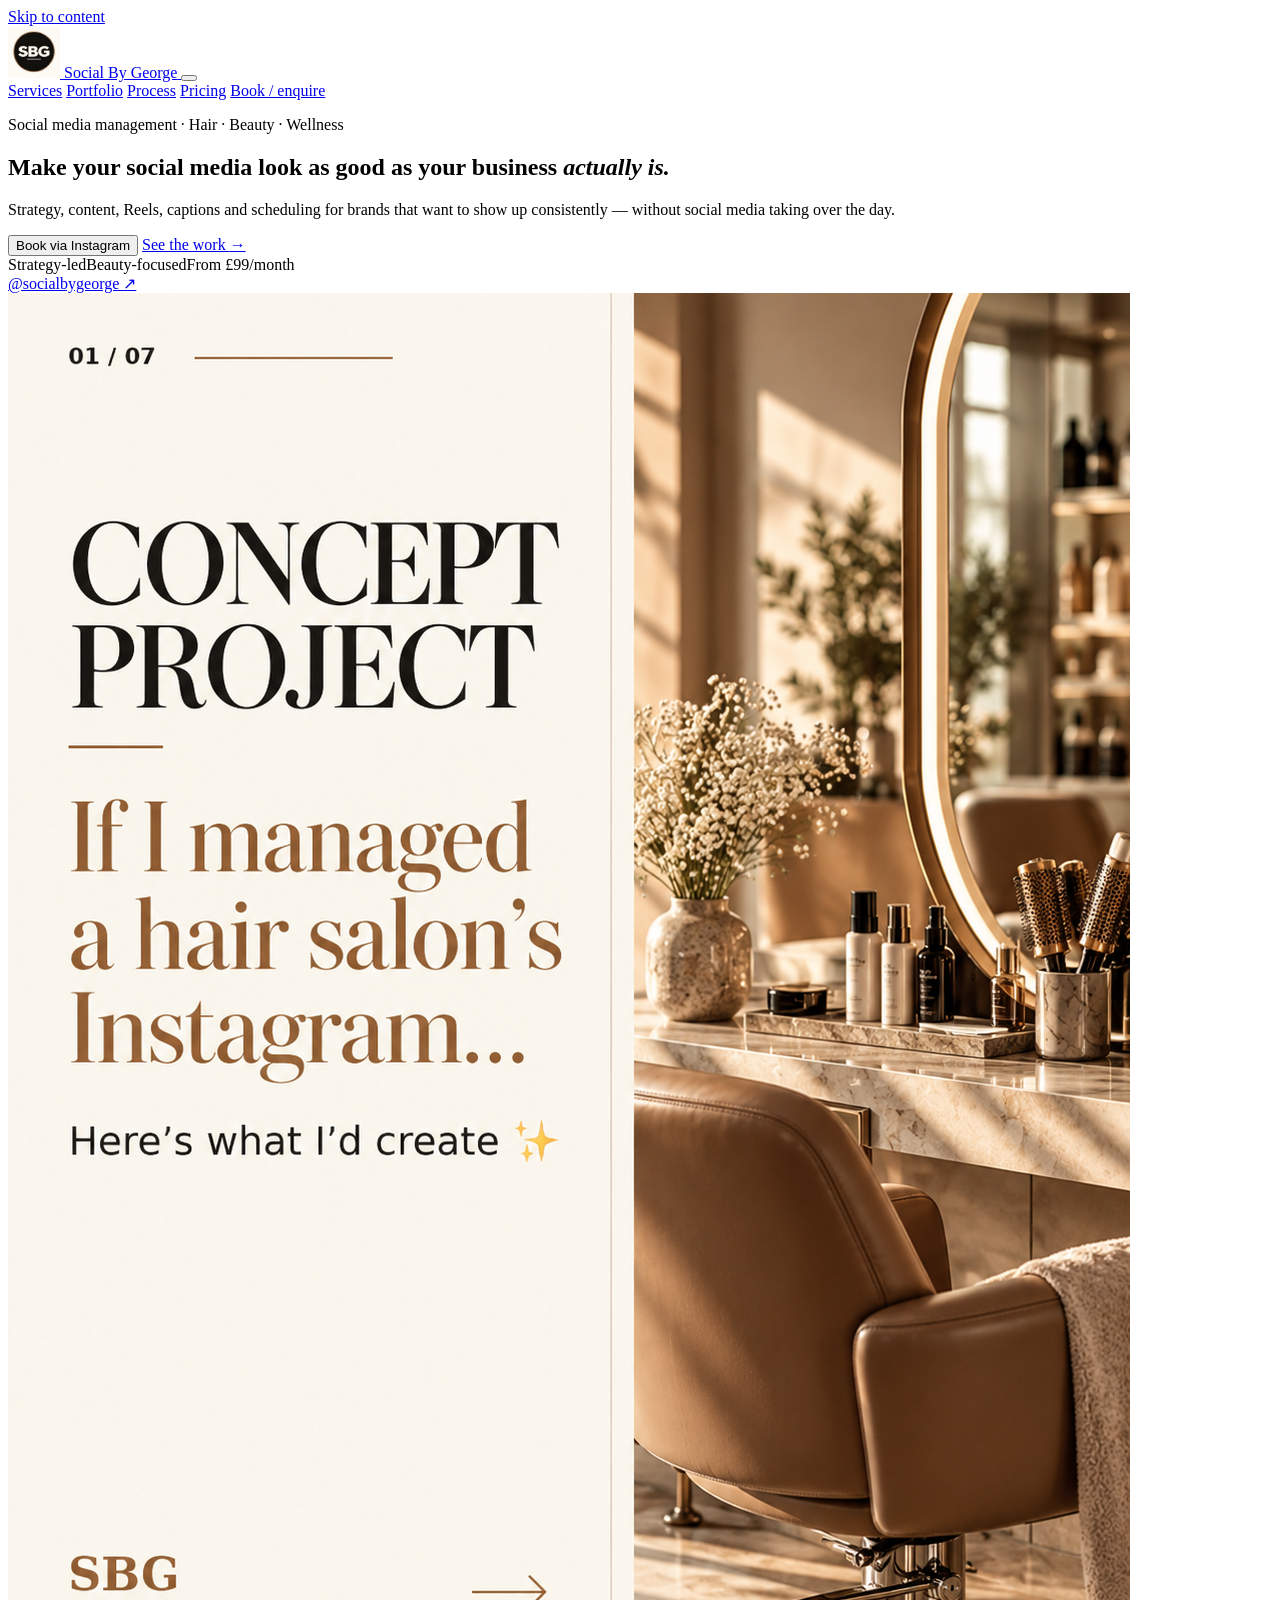
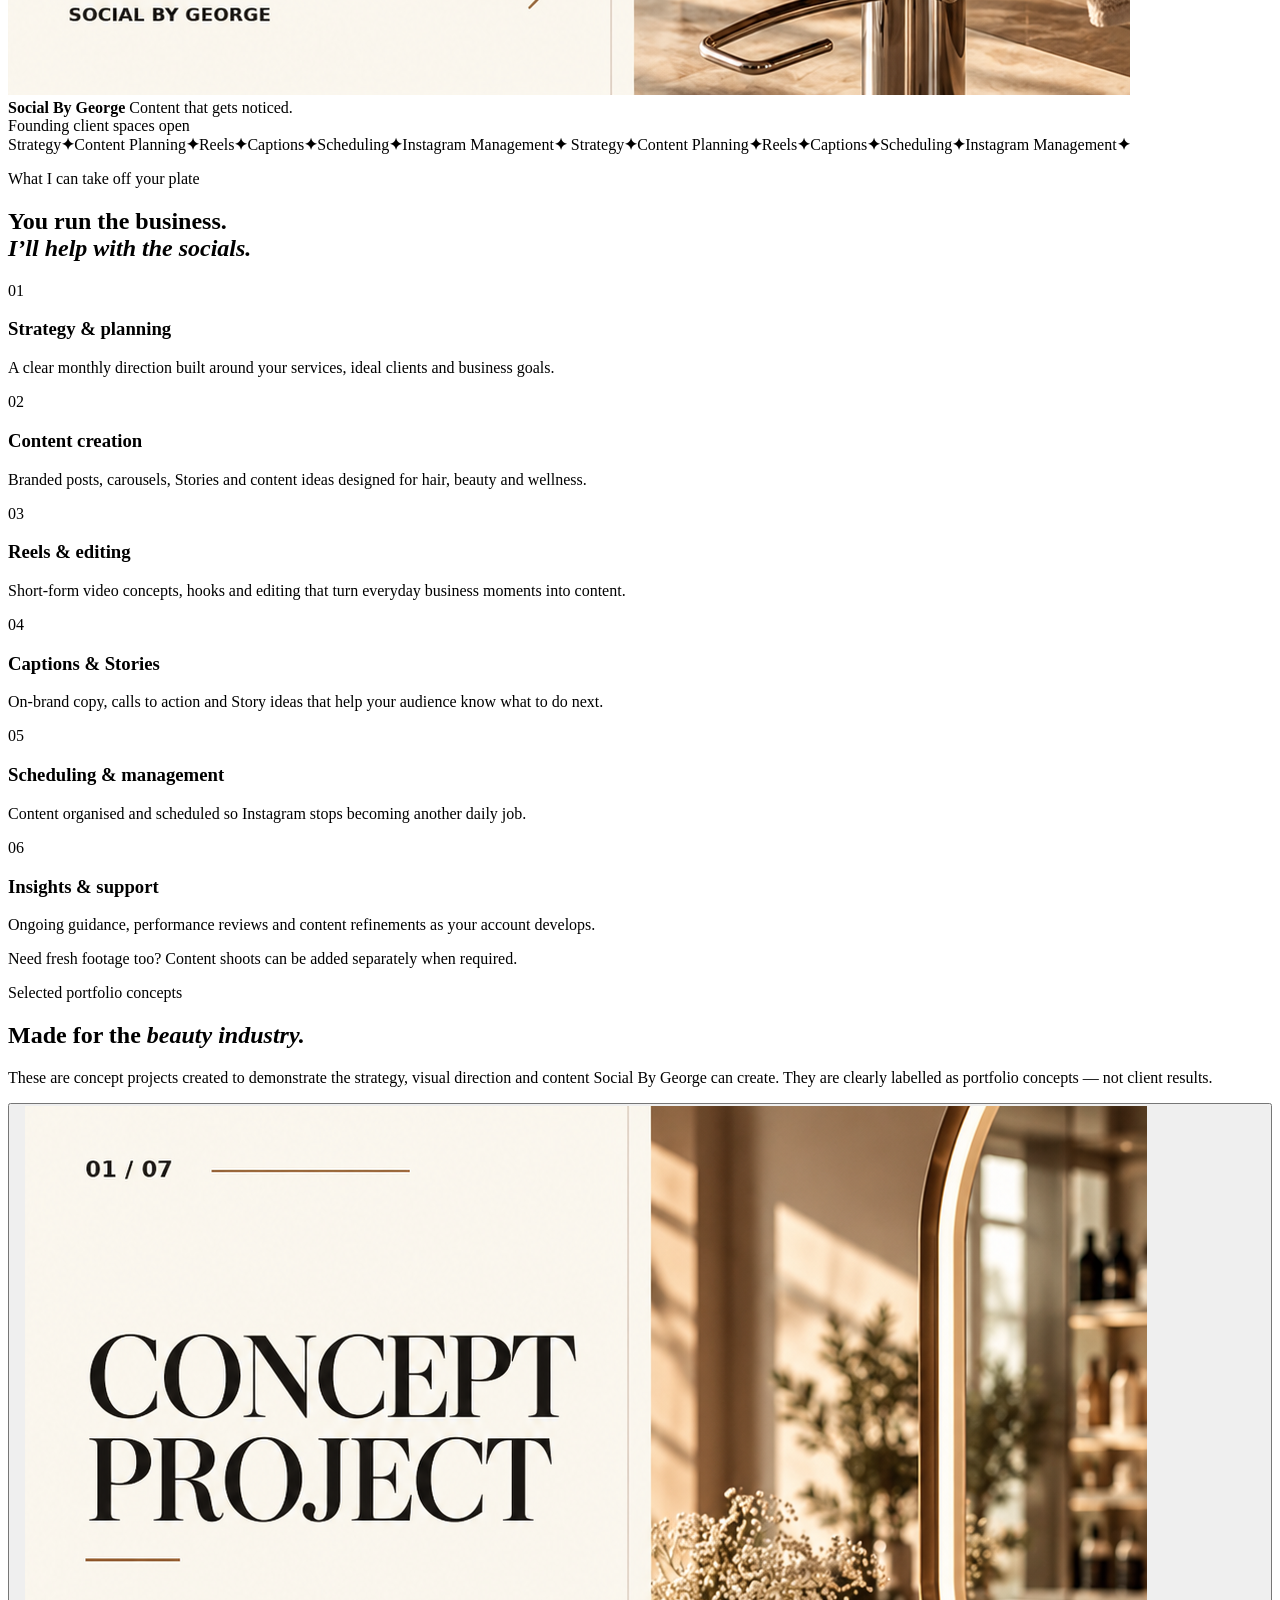
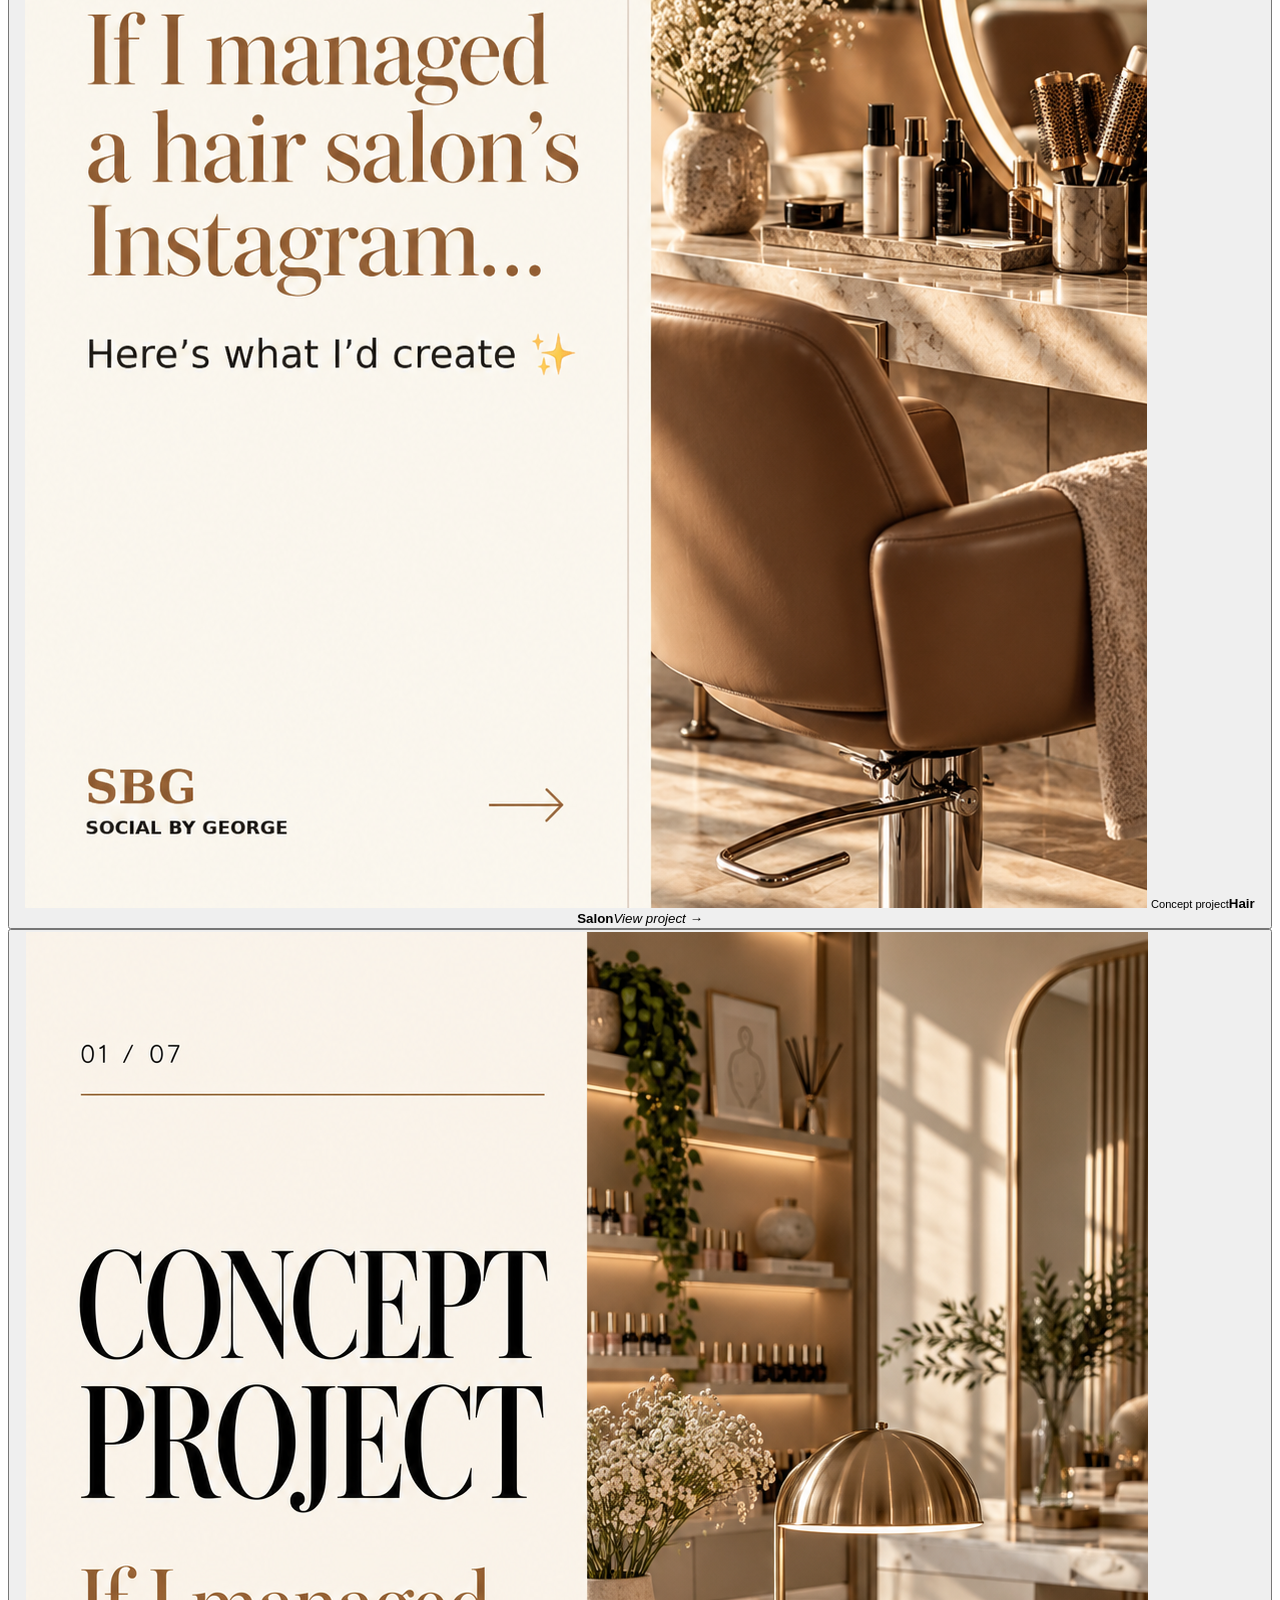
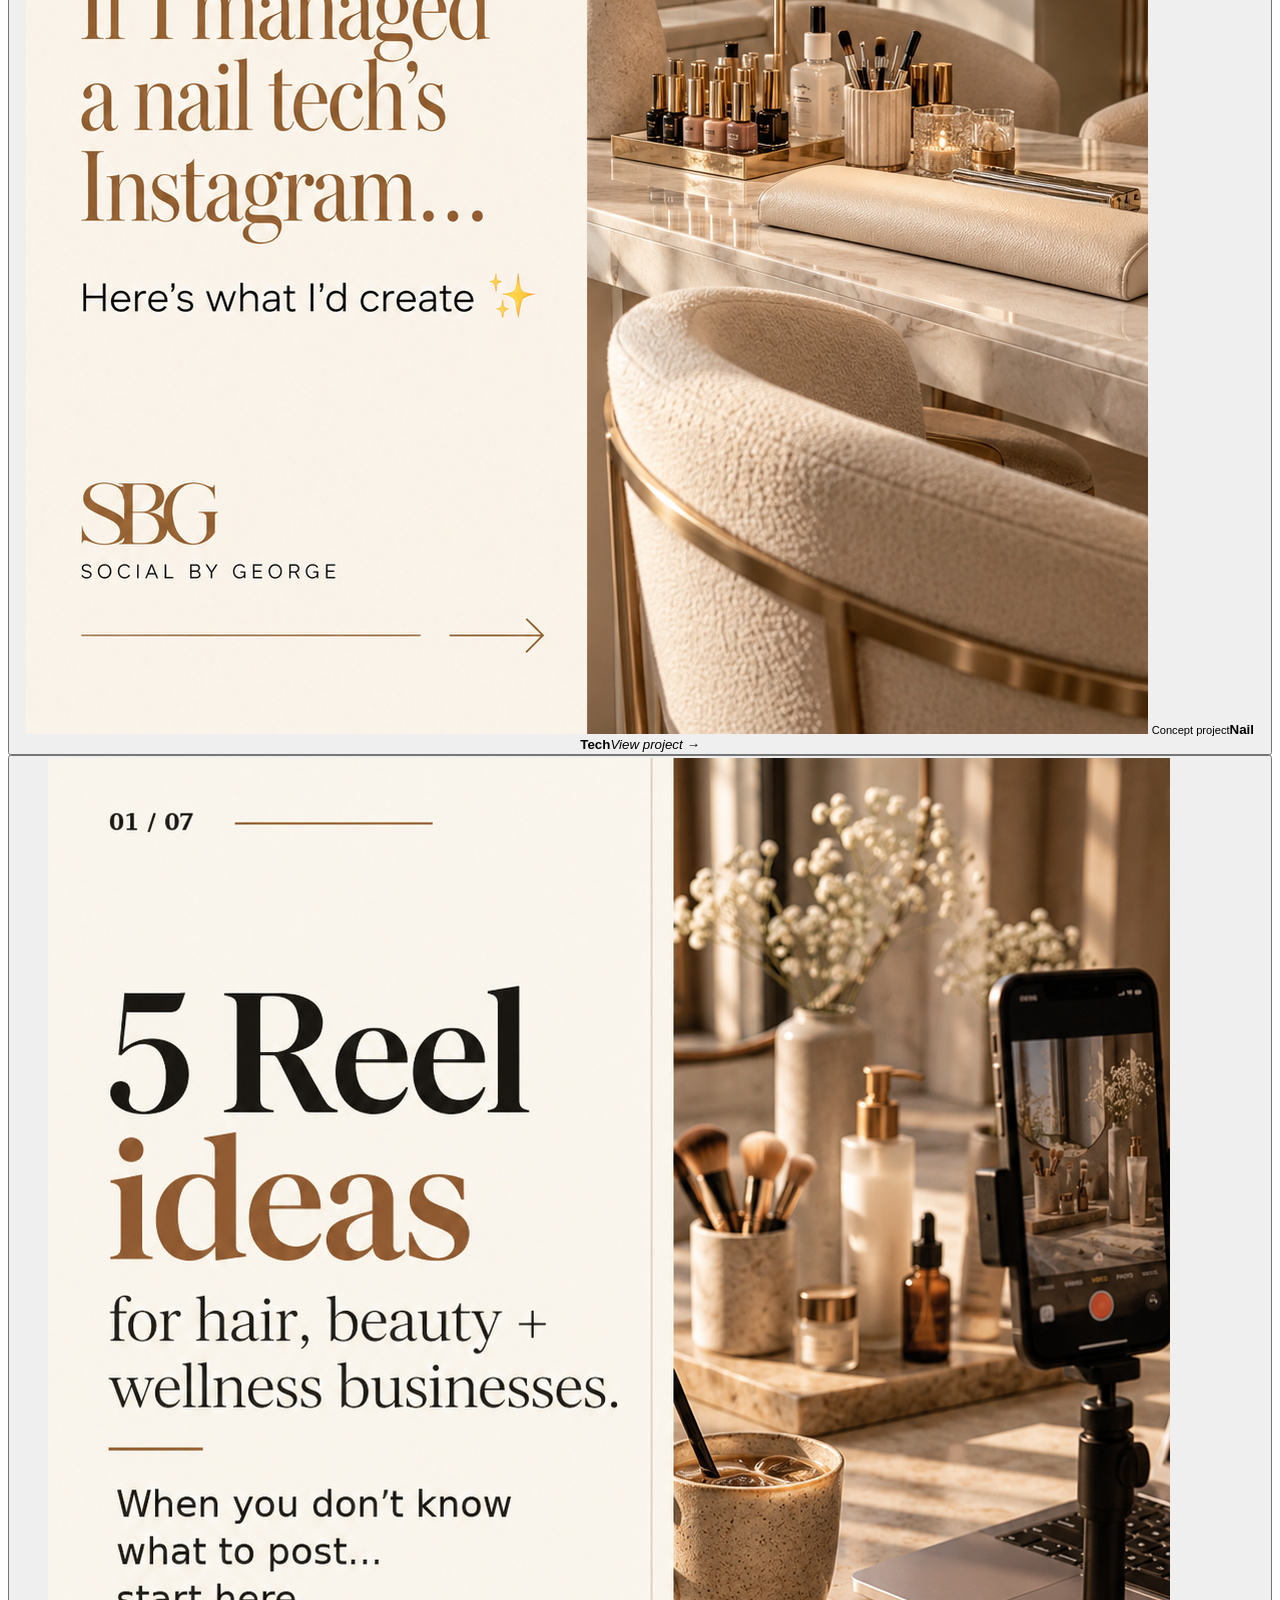
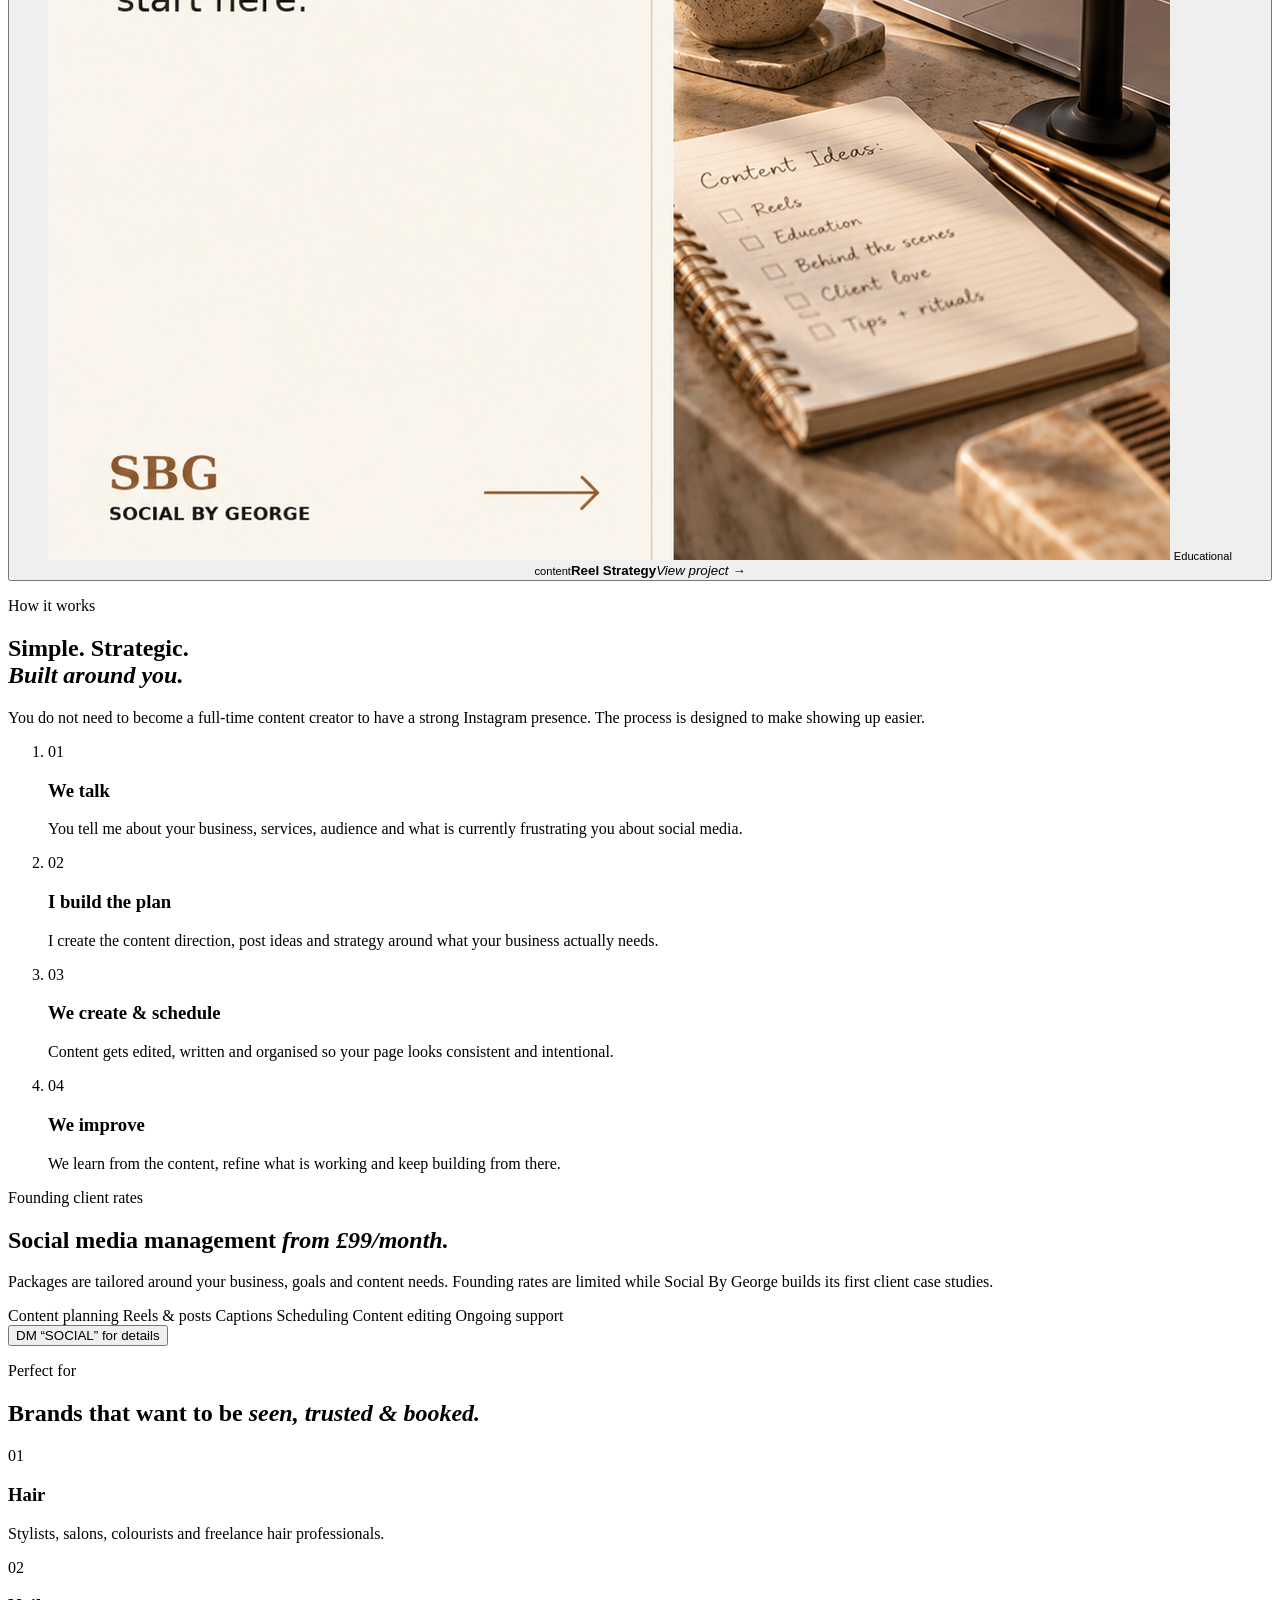
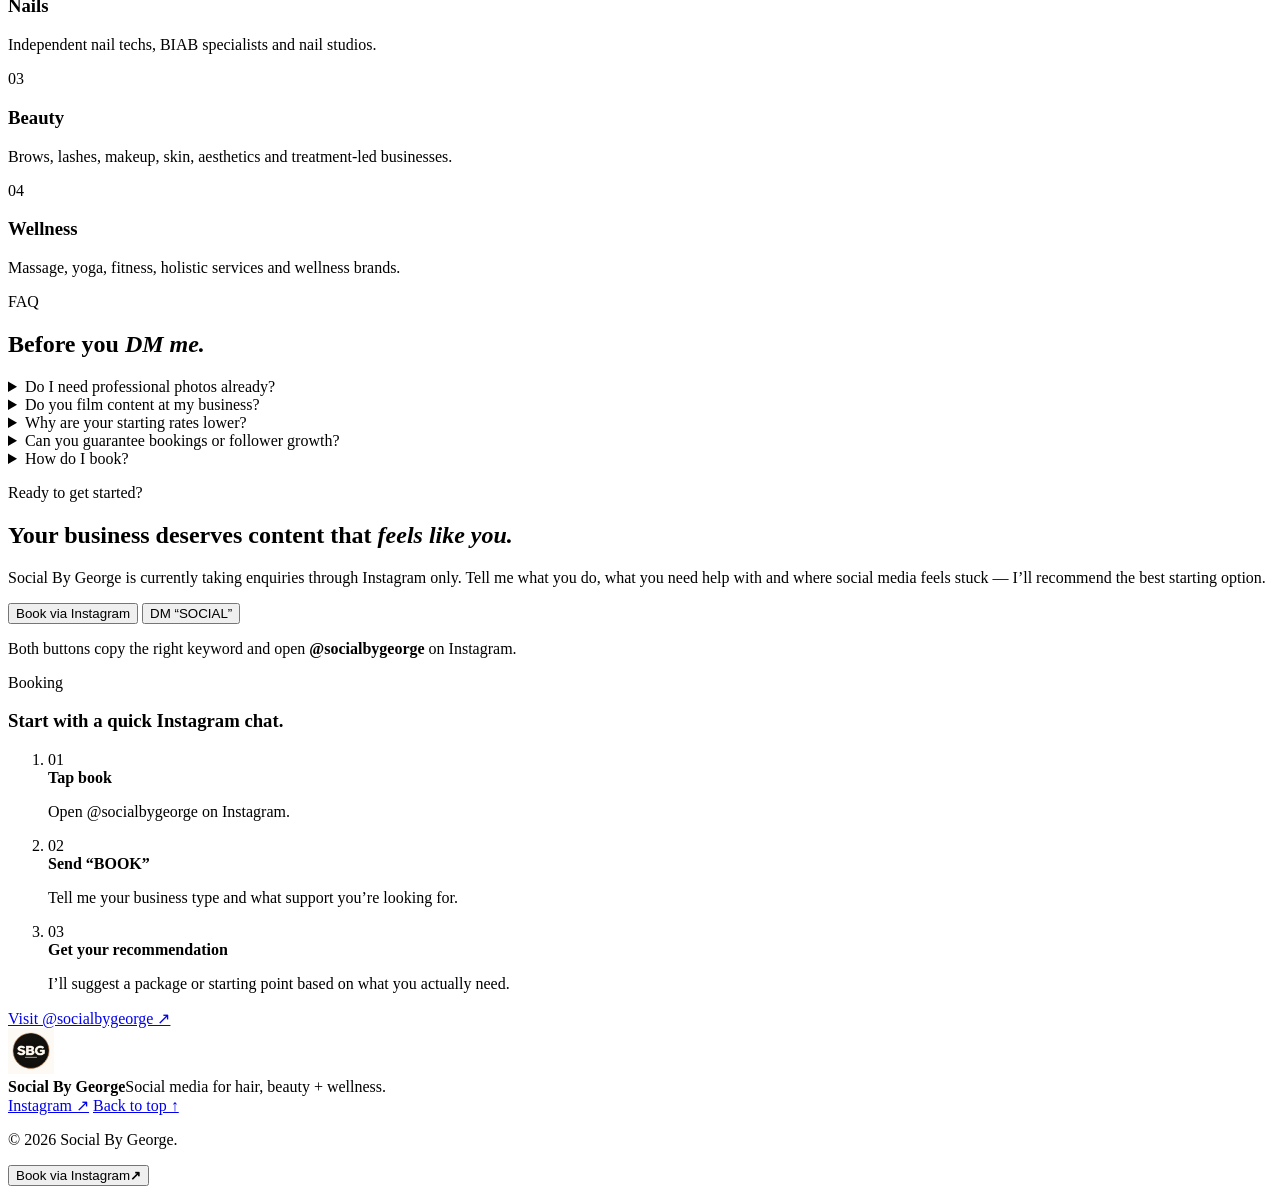
==== commit 294a0bca: "Add files via upload" ====
--- a/index.html
+++ b/index.html
@@ -1,1296 +1,274 @@
 <!doctype html>
-<html lang="en">
+<html lang="en-GB">
 <head>
-  <meta charset="utf-8">
-  <meta name="viewport" content="width=device-width,initial-scale=1">
-  <title>Social By George | Social Media Management for Beauty, Grooming & Wellness</title>
-  <meta name="description" content="Premium social media strategy, content and management for hair, beauty, grooming, aesthetics and wellness businesses across Essex and online. Based in Maldon, Essex.">
-  <meta name="theme-color" content="#7C2E4C">
-  <meta property="og:title" content="Social By George">
-  <meta property="og:description" content="Your work is premium. Your social should be too.">
-  <meta property="og:type" content="website">
-
-  <style>
-    :root{
-      --ivory:#F5F0EA;
-      --paper:#FCF9F5;
-      --ink:#111111;
-      --berry:#7C2E4C;
-      --berry-2:#9D4566;
-      --berry-dark:#4F1C31;
-      --blush:#E8CCD5;
-      --taupe:#B7AAA1;
-      --stone:#D9D0C9;
-      --muted:#625A56;
-      --white:#FFFFFF;
-      --line:rgba(17,17,17,.14);
-      --line-light:rgba(255,255,255,.16);
-      --shadow:0 24px 70px rgba(44,22,30,.12);
-      --serif:Georgia,"Times New Roman",serif;
-      --sans:Inter,ui-sans-serif,system-ui,-apple-system,BlinkMacSystemFont,"Segoe UI",sans-serif;
-    }
-
-    *{box-sizing:border-box}
-    html{scroll-behavior:smooth}
-    body{
-      margin:0;
-      background:var(--ivory);
-      color:var(--ink);
-      font-family:var(--sans);
-      overflow-x:hidden;
-    }
-    a{color:inherit;text-decoration:none}
-    button,input,textarea,select{font:inherit}
-    .container{width:min(1180px,calc(100% - 40px));margin:auto}
-    .eyebrow{
-      text-transform:uppercase;
-      letter-spacing:.21em;
-      font-size:.7rem;
-      font-weight:850;
-      color:var(--berry);
-    }
-    .display{
-      font-family:var(--serif);
-      font-weight:600;
-      letter-spacing:-.055em;
-      line-height:.91;
-      margin:0;
-    }
-    .body-copy{line-height:1.68;color:var(--muted)}
-    .muted{color:var(--muted)}
-    .berry{color:var(--berry)}
-    .btn{
-      display:inline-flex;
-      align-items:center;
-      justify-content:center;
-      gap:10px;
-      min-height:52px;
-      padding:0 22px;
-      border-radius:999px;
-      text-transform:uppercase;
-      letter-spacing:.08em;
-      font-size:.75rem;
-      font-weight:850;
-      border:1.5px solid var(--ink);
-      transition:.22s ease;
-      cursor:pointer;
-    }
-    .btn:hover{transform:translateY(-3px);box-shadow:0 8px 0 var(--ink)}
-    .btn-dark{background:var(--ink);color:#fff}
-    .btn-berry{background:var(--berry);color:#fff;border-color:var(--berry)}
-    .btn-light{background:var(--paper)}
-    .btn-white{background:#fff;color:var(--ink);border-color:#fff}
-    .pill{
-      display:inline-flex;
-      align-items:center;
-      padding:9px 13px;
-      border-radius:999px;
-      border:1px solid var(--line);
-      background:rgba(255,255,255,.55);
-      text-transform:uppercase;
-      letter-spacing:.08em;
-      font-size:.68rem;
-      font-weight:850;
-    }
-    .section-head{
-      display:flex;
-      justify-content:space-between;
-      align-items:end;
-      gap:30px;
-      margin-bottom:44px;
-    }
-    .section-head h2{
-      font-size:clamp(3rem,6.3vw,6.7rem);
-      max-width:850px;
-    }
-    .section-head p{max-width:460px;line-height:1.65;color:var(--muted)}
-    section{padding:96px 0}
-
-    /* nav */
-    .nav{
-      position:sticky;top:0;z-index:80;
-      border-bottom:1px solid var(--line);
-      background:rgba(245,240,234,.91);
-      backdrop-filter:blur(18px);
-    }
-    .nav-inner{
-      min-height:76px;
-      display:flex;align-items:center;justify-content:space-between;gap:24px;
-    }
-    .brand{
-      font-family:var(--serif);
-      font-size:1.45rem;
-      font-weight:700;
-      line-height:.84;
-      letter-spacing:-.02em;
-    }
-    .brand span{
-      display:block;
-      margin-top:6px;
-      font-family:var(--sans);
-      font-size:.55rem;
-      letter-spacing:.34em;
-    }
-    .nav-links{
-      display:flex;align-items:center;gap:22px;
-      text-transform:uppercase;
-      letter-spacing:.08em;
-      font-size:.7rem;
-      font-weight:850;
-    }
-    .nav-links a{position:relative}
-    .nav-links a:after{
-      content:"";position:absolute;left:0;right:100%;bottom:-7px;height:2px;background:var(--berry);transition:.2s
-    }
-    .nav-links a:hover:after{right:0}
-    .menu{display:none;background:none;border:0;font-size:1.6rem;cursor:pointer}
-
-    /* launch bar */
-    .launchbar{
-      background:var(--berry-dark);
-      color:#fff;
-      padding:10px 0;
-      text-align:center;
-      font-size:.72rem;
-      text-transform:uppercase;
-      letter-spacing:.11em;
-      font-weight:800;
-    }
-    .launchbar strong{color:var(--blush)}
-
-    /* hero */
-    .hero{
-      position:relative;
-      overflow:hidden;
-      padding:88px 0 74px;
-      min-height:770px;
-      background:
-        radial-gradient(circle at 84% 20%,rgba(124,46,76,.15),transparent 28%),
-        radial-gradient(circle at 70% 76%,rgba(232,204,213,.58),transparent 31%),
-        var(--ivory);
-    }
-    .hero:before{
-      content:"";
-      position:absolute;
-      width:470px;height:470px;
-      right:-150px;top:44px;
-      border-radius:46% 54% 48% 52%;
-      background:linear-gradient(145deg,var(--berry),rgba(232,204,213,.8));
-      transform:rotate(22deg);
-    }
-    .hero:after{
-      content:"";
-      position:absolute;
-      width:350px;height:350px;
-      right:105px;bottom:-125px;
-      border:42px solid rgba(255,255,255,.42);
-      border-radius:50%;
-      background:rgba(124,46,76,.11);
-      transform:rotate(-15deg);
-    }
-    .hero-grid{
-      position:relative;z-index:2;
-      display:grid;
-      grid-template-columns:1.08fr .92fr;
-      gap:50px;
-      align-items:center;
-    }
-    .hero h1{font-size:clamp(4.2rem,8.4vw,8.7rem);max-width:820px}
-    .hero h1 span{display:block;color:var(--berry)}
-    .hero-copy{max-width:650px;font-size:1.12rem;line-height:1.65;margin:27px 0 28px}
-    .hero-actions{display:flex;gap:12px;flex-wrap:wrap}
-    .hero-meta{
-      display:flex;gap:18px;flex-wrap:wrap;
-      margin-top:28px;
-      font-size:.7rem;
-      text-transform:uppercase;
-      letter-spacing:.13em;
-      font-weight:850;
-    }
-    .hero-card{min-height:560px;display:flex;align-items:center;justify-content:center}
-    .editorial-card{
-      position:relative;
-      width:min(470px,92%);
-      min-height:485px;
-      padding:42px;
-      overflow:hidden;
-      background:var(--paper);
-      border:1px solid var(--line);
-      box-shadow:var(--shadow);
-      transform:rotate(3deg);
-    }
-    .editorial-card:before{
-      content:"";
-      position:absolute;
-      width:310px;height:82px;
-      right:-60px;top:58px;
-      background:var(--berry);
-      transform:rotate(-12deg);
-    }
-    .editorial-card:after{
-      content:"";
-      position:absolute;
-      width:245px;height:245px;
-      left:-95px;bottom:-80px;
-      border:1px solid rgba(17,17,17,.15);
-      border-radius:50%;
-    }
-    .editorial-card .mini{
-      text-transform:uppercase;
-      letter-spacing:.18em;
-      font-size:.68rem;
-      font-weight:850;
-    }
-    .editorial-card h3{
-      font-family:var(--serif);
-      font-size:4.1rem;
-      line-height:.93;
-      letter-spacing:-.05em;
-      margin:92px 0 18px;
-      max-width:330px;
-    }
-    .editorial-card h3 span{color:var(--berry)}
-    .editorial-card p{max-width:335px;line-height:1.58}
-    .scribble{
-      position:absolute;
-      right:28px;bottom:30px;
-      transform:rotate(-7deg);
-      font-family:"Brush Script MT","Segoe Script",cursive;
-      font-size:1.9rem;
-      color:var(--berry-dark);
-    }
-
-    /* marquee */
-    .marquee{overflow:hidden;background:var(--ink);color:#fff}
-    .track{
-      display:flex;
-      width:max-content;
-      gap:34px;
-      padding:16px 0;
-      animation:marquee 27s linear infinite;
-      font-family:var(--serif);
-      font-size:1.35rem;
-      font-weight:600;
-    }
-    .track span{white-space:nowrap}.track b{color:var(--blush)}
-    @keyframes marquee{to{transform:translateX(-50%)}}
-
-    /* audience */
-    .audience{background:var(--ink);color:#fff}
-    .audience .section-head p{color:#cfc6c3}
-    .audience-grid{display:grid;grid-template-columns:repeat(6,1fr);gap:12px}
-    .audience-card{
-      min-height:190px;padding:22px;
-      border:1px solid var(--line-light);
-      background:linear-gradient(160deg,#1b1b1b,#26191e);
-      display:flex;flex-direction:column;justify-content:end;
-      transition:.22s;
-    }
-    .audience-card:hover{background:var(--berry-dark);transform:translateY(-6px)}
-    .audience-card .num{color:var(--blush);font-size:.7rem;letter-spacing:.14em;font-weight:850}
-    .audience-card h3{font-family:var(--serif);font-size:1.5rem;margin:12px 0 4px}
-    .audience-card p{font-size:.83rem;line-height:1.48;color:#d9d2cf}
-
-    /* recognise */
-    .recognise{background:var(--paper)}
-    .recognise-grid{display:grid;grid-template-columns:.9fr 1.1fr;gap:55px;align-items:center}
-    .recognise h2{font-size:clamp(3.4rem,6.3vw,6.5rem)}
-    .recognise-list{display:grid;gap:14px}
-    .recognise-item{
-      display:grid;grid-template-columns:auto 1fr;gap:15px;
-      padding:20px 0;border-top:1px solid var(--line)
-    }
-    .recognise-item span{
-      width:38px;height:38px;display:grid;place-items:center;
-      border-radius:50%;background:var(--blush);color:var(--berry-dark);font-weight:900
-    }
-    .recognise-item strong{font-family:var(--serif);font-size:1.4rem}
-    .recognise-item p{margin:5px 0 0;color:var(--muted);line-height:1.55}
-
-    /* results */
-    .case{background:var(--berry-dark);color:#fff}
-    .case-grid{display:grid;grid-template-columns:.86fr 1.14fr;gap:55px;align-items:center}
-    .case h2{font-size:clamp(3.6rem,6.5vw,6.8rem)}
-    .case-copy{line-height:1.66;color:#e3d9dd}
-    .case-badge{
-      display:inline-flex;
-      padding:8px 12px;margin:14px 0 22px;
-      border-radius:999px;border:1px solid rgba(255,255,255,.25);
-      text-transform:uppercase;letter-spacing:.1em;font-size:.64rem;font-weight:850
-    }
-    .stats{display:grid;grid-template-columns:repeat(2,1fr);gap:14px}
-    .stat{
-      position:relative;
-      min-height:160px;padding:27px;
-      background:var(--ivory);color:var(--ink)
-    }
-    .stat strong{font-family:var(--serif);font-size:3.25rem;display:block;line-height:1}
-    .stat span{display:block;margin-top:10px;text-transform:uppercase;letter-spacing:.1em;font-size:.7rem;font-weight:850}
-    .stat:after{content:"↗";position:absolute;right:18px;top:14px;color:var(--berry);font-size:1.6rem}
-    .case-note{margin-top:15px;font-size:.78rem;color:#bfaeb5;line-height:1.5}
-
-    /* before after */
-    .beforeafter{background:var(--ivory)}
-    .ba-grid{display:grid;grid-template-columns:1fr 1fr;gap:18px}
-    .ba-card{
-      border:1px solid var(--line);
-      padding:34px;
-      background:var(--paper);
-      min-height:360px;
-    }
-    .ba-card.after{background:var(--blush)}
-    .ba-card h3{font-family:var(--serif);font-size:2.2rem;margin:12px 0 20px}
-    .ba-card ul{padding:0;margin:0;list-style:none;display:grid;gap:14px}
-    .ba-card li{padding-bottom:14px;border-bottom:1px solid rgba(17,17,17,.13);line-height:1.5}
-    .ba-card li:before{content:"—";margin-right:8px;color:var(--berry);font-weight:900}
-
-    /* pricing */
-    .services{background:var(--paper)}
-    .founding{
-      display:flex;justify-content:space-between;gap:20px;align-items:center;
-      margin-bottom:24px;padding:18px 20px;
-      background:var(--ink);color:#fff;border-radius:2px
-    }
-    .founding strong{font-family:var(--serif);font-size:1.45rem}
-    .founding span{color:#d8d0cc;font-size:.86rem;line-height:1.5;max-width:700px}
-    .pricing{display:grid;grid-template-columns:repeat(3,1fr);gap:18px}
-    .price-card{
-      position:relative;
-      min-height:565px;
-      display:flex;flex-direction:column;
-      padding:32px;
-      background:var(--ivory);
-      border:1px solid var(--line);
-      transition:.22s;
-    }
-    .price-card:hover{transform:translateY(-8px);box-shadow:var(--shadow)}
-    .price-card.featured{background:var(--berry-dark);color:#fff}
-    .tag{
-      position:absolute;top:18px;right:18px;
-      padding:7px 10px;border-radius:999px;border:1px solid currentColor;
-      text-transform:uppercase;letter-spacing:.1em;font-size:.62rem;font-weight:850
-    }
-    .price-card h3{font-family:var(--serif);font-size:2.35rem;margin:30px 0 8px}
-    .price{font-family:var(--serif);font-size:3.8rem;line-height:1;margin:10px 0 20px}
-    .price small{font-family:var(--sans);font-size:.84rem;font-weight:500}
-    .price-card p{line-height:1.55}
-    .feature-list{display:grid;gap:10px;margin:22px 0 30px;padding:0;list-style:none}
-    .feature-list li:before{content:"✓";margin-right:10px;color:var(--berry);font-weight:900}
-    .featured .feature-list li:before{color:var(--blush)}
-    .price-card .btn{margin-top:auto}
-    .scope-note{
-      margin-top:20px;padding:18px 20px;
-      border:1px dashed var(--taupe);
-      background:rgba(255,255,255,.45);
-      font-size:.88rem;line-height:1.55;color:var(--muted)
-    }
-
-    /* comparison */
-    .compare{background:var(--ivory)}
-    .table-wrap{overflow-x:auto;border:1px solid var(--line);background:var(--paper)}
-    table{width:100%;border-collapse:collapse;min-width:760px}
-    th,td{padding:17px 18px;border-bottom:1px solid var(--line);text-align:center}
-    th:first-child,td:first-child{text-align:left}
-    th{background:var(--ink);color:#fff;font-size:.75rem;text-transform:uppercase;letter-spacing:.08em}
-    th:first-child{min-width:250px}
-    td:first-child{font-weight:750}
-    .tick{color:var(--berry);font-weight:950;font-size:1.05rem}
-    .dash{color:#aaa}
-
-    /* monthly workflow */
-    .monthly{background:var(--ink);color:#fff}
-    .monthly .section-head p{color:#cbc3c0}
-    .deliver-grid{display:grid;grid-template-columns:repeat(4,1fr);gap:14px}
-    .deliver{
-      min-height:220px;
-      padding:24px;
-      border:1px solid var(--line-light);
-      background:#171717;
-      display:flex;flex-direction:column;justify-content:space-between
-    }
-    .deliver .icon{font-size:1.6rem;color:var(--blush)}
-    .deliver h3{font-family:var(--serif);font-size:1.6rem;margin:18px 0 8px}
-    .deliver p{color:#cfc7c4;line-height:1.55;font-size:.88rem}
-
-    /* first 30 days */
-    .first30{background:var(--paper)}
-    .weeks{display:grid;grid-template-columns:repeat(4,1fr);gap:14px}
-    .week{position:relative;padding:28px;border-top:3px solid var(--berry);background:var(--ivory);min-height:250px}
-    .week .weekno{font-family:var(--serif);font-size:3rem;color:var(--berry)}
-    .week h3{font-family:var(--serif);font-size:1.65rem;margin:10px 0}
-    .week p{color:var(--muted);line-height:1.55;font-size:.9rem}
-
-    /* portfolio */
-    .portfolio{background:var(--ivory)}
-    .portfolio-grid{display:grid;grid-template-columns:1.2fr .8fr .8fr;gap:14px}
-    .sample{
-      position:relative;
-      min-height:330px;
-      overflow:hidden;
-      border:1px solid var(--line);
-      background:var(--paper);
-      padding:28px;
-    }
-    .sample.large{min-height:680px}
-    .sample.berry{background:var(--berry);color:#fff}
-    .sample.blush{background:var(--blush)}
-    .sample.black{background:var(--ink);color:#fff}
-    .sample .label{
-      display:inline-flex;padding:7px 10px;border:1px solid currentColor;border-radius:999px;
-      font-size:.62rem;letter-spacing:.1em;text-transform:uppercase;font-weight:850
-    }
-    .sample h3{
-      font-family:var(--serif);
-      font-size:clamp(2.3rem,4vw,4.6rem);
-      line-height:.95;
-      letter-spacing:-.04em;
-      margin:35px 0 14px;
-    }
-    .sample p{max-width:360px;line-height:1.55}
-    .sample .mock-ui{
-      position:absolute;left:28px;right:28px;bottom:28px;
-      display:grid;gap:9px
-    }
-    .line{height:9px;background:rgba(17,17,17,.15);border-radius:99px}
-    .black .line,.berry .line{background:rgba(255,255,255,.22)}
-    .line.s{width:55%}.line.m{width:78%}
-    .reel-ring{
-      position:absolute;
-      width:170px;height:170px;right:-30px;bottom:-20px;
-      border:26px solid rgba(255,255,255,.25);border-radius:50%
-    }
-
-    /* why and fit */
-    .why{background:var(--paper)}
-    .why-grid{display:grid;grid-template-columns:.9fr 1.1fr;gap:50px;align-items:center}
-    .why h2{font-size:clamp(3.4rem,6.4vw,6.6rem)}
-    .why-card{background:var(--blush);padding:40px;border:1px solid rgba(124,46,76,.2);box-shadow:14px 14px 0 var(--berry)}
-    .why-card p{font-size:1.05rem;line-height:1.65}
-    .values{display:flex;flex-wrap:wrap;gap:10px;margin-top:24px}
-    .fit-grid{display:grid;grid-template-columns:1fr 1fr;gap:18px;margin-top:50px}
-    .fit-card{padding:32px;border:1px solid var(--line);background:var(--ivory)}
-    .fit-card h3{font-family:var(--serif);font-size:2rem;margin:8px 0 18px}
-    .fit-card ul{list-style:none;padding:0;margin:0;display:grid;gap:13px}
-    .fit-card li{line-height:1.5}
-    .fit-card li:before{content:"✓";margin-right:9px;color:var(--berry);font-weight:900}
-    .fit-card.not li:before{content:"×";color:#777}
-
-    /* client input/security */
-    .collab{background:var(--ivory)}
-    .collab-grid{display:grid;grid-template-columns:repeat(3,1fr);gap:16px}
-    .collab-card{padding:30px;border:1px solid var(--line);background:var(--paper)}
-    .collab-card h3{font-family:var(--serif);font-size:1.75rem;margin:14px 0 10px}
-    .collab-card p{line-height:1.62;color:var(--muted)}
-    .security-strip{
-      margin-top:20px;padding:22px;
-      background:var(--ink);color:#fff;
-      display:flex;gap:20px;justify-content:space-between;align-items:center
-    }
-    .security-strip p{margin:0;line-height:1.55;color:#d8d1ce;max-width:820px}
-
-    /* success metrics */
-    .metrics{background:var(--berry-dark);color:#fff}
-    .metric-grid{display:grid;grid-template-columns:repeat(6,1fr);gap:12px}
-    .metric{
-      min-height:165px;padding:22px;
-      border:1px solid rgba(255,255,255,.18);
-      display:flex;flex-direction:column;justify-content:space-between
-    }
-    .metric strong{font-family:var(--serif);font-size:1.55rem}
-    .metric span{font-size:.77rem;color:#d5c5cb;line-height:1.45}
-
-    /* content day */
-    .contentday{background:var(--paper)}
-    .contentday-grid{display:grid;grid-template-columns:1fr 1fr;gap:50px;align-items:center}
-    .contentday h2{font-size:clamp(3.5rem,6.2vw,6.4rem)}
-    .content-box{
-      position:relative;padding:38px;background:var(--ink);color:#fff;overflow:hidden
-    }
-    .content-box:after{
-      content:"";
-      position:absolute;right:-80px;top:-60px;width:220px;height:220px;border-radius:50%;
-      background:var(--berry);opacity:.8
-    }
-    .content-box ul{position:relative;z-index:2;list-style:none;padding:0;margin:0;display:grid;gap:14px}
-    .content-box li{padding-bottom:13px;border-bottom:1px solid rgba(255,255,255,.14)}
-    .content-box li:before{content:"↳";margin-right:10px;color:var(--blush)}
-
-    /* about */
-    .about{background:var(--ivory)}
-    .about-grid{display:grid;grid-template-columns:1fr 1fr;gap:56px;align-items:center}
-    .about h2{font-size:clamp(3.5rem,6.6vw,6.8rem)}
-    .about-story{border-left:4px solid var(--berry);padding-left:28px;font-size:1.06rem;line-height:1.73}
-    .about-note{margin-top:20px;font-family:var(--serif);font-size:2rem;color:var(--berry)}
-
-    /* process */
-    .process{background:var(--paper)}
-    .steps{display:grid;grid-template-columns:repeat(6,1fr);gap:12px}
-    .step{border-top:2px solid var(--ink);padding:20px 8px 0 0}
-    .step .n{font-family:var(--serif);font-size:2.2rem;color:var(--berry)}
-    .step h3{margin:12px 0 8px;font-family:var(--serif);font-size:1.42rem}
-    .step p{font-size:.84rem;line-height:1.5;color:var(--muted)}
-
-    /* areas */
-    .areas{background:var(--ink);color:#fff}
-    .areas-grid{display:grid;grid-template-columns:.8fr 1.2fr;gap:55px;align-items:center}
-    .areas h2{font-size:clamp(3.5rem,6.3vw,6.5rem)}
-    .towns{display:flex;flex-wrap:wrap;gap:10px}
-    .towns span{padding:10px 14px;border:1px solid rgba(255,255,255,.18);border-radius:999px;font-size:.74rem;text-transform:uppercase;letter-spacing:.08em}
-    .areas p{color:#cfc7c4;line-height:1.62}
-
-    /* audit */
-    .audit{
-      position:relative;
-      overflow:hidden;
-      background:var(--blush);
-      text-align:center;
-    }
-    .audit:before{
-      content:"AUDIT";
-      position:absolute;
-      left:50%;top:50%;
-      transform:translate(-50%,-50%);
-      font-family:var(--serif);
-      font-size:24vw;
-      color:rgba(124,46,76,.06);
-      letter-spacing:-.07em;
-      white-space:nowrap
-    }
-    .audit-inner{position:relative;z-index:2}
-    .audit h2{font-size:clamp(3.8rem,7vw,7.4rem);max-width:950px;margin:0 auto 24px}
-    .audit p{max-width:680px;margin:0 auto 28px;line-height:1.65}
-
-    /* faq */
-    .faq{background:var(--ivory)}
-    .faq-grid{display:grid;grid-template-columns:.8fr 1.2fr;gap:50px}
-    .faq h2{font-size:clamp(3.5rem,6.4vw,6.6rem)}
-    details{border-top:1px solid var(--ink);padding:20px 0}
-    summary{cursor:pointer;list-style:none;display:flex;justify-content:space-between;gap:20px;font-weight:850}
-    summary:after{content:"+";color:var(--berry);font-size:1.35rem}
-    details[open] summary:after{content:"–"}
-    details p{margin:14px 0 0;line-height:1.62;color:var(--muted)}
-
-    /* CTA */
-    .cta{
-      position:relative;overflow:hidden;
-      background:var(--berry);color:#fff;
-      padding:105px 0;text-align:center
-    }
-    .cta:before,.cta:after{
-      content:"";position:absolute;width:470px;height:110px;border-radius:50%;
-      background:var(--blush);opacity:.2
-    }
-    .cta:before{left:-150px;top:28px;transform:rotate(-15deg)}
-    .cta:after{right:-145px;bottom:30px;transform:rotate(18deg)}
-    .cta-inner{position:relative;z-index:2}
-    .cta h2{font-size:clamp(4rem,8vw,8rem);max-width:980px;margin:0 auto 24px}
-    .cta p{max-width:650px;margin:0 auto 28px;line-height:1.62;color:#f2e6eb}
-
-    /* legal */
-    .legal{background:#efe9e2;padding:52px 0}
-    .legal-grid{display:grid;grid-template-columns:1fr 1fr;gap:18px}
-    .legal details{border:1px solid var(--line);background:rgba(255,255,255,.5);padding:18px}
-    .legal details p{font-size:.86rem}
-
-    footer{border-top:1px solid var(--line);background:var(--ivory);padding:28px 0 92px}
-    .footer-inner{display:flex;justify-content:space-between;gap:20px;align-items:center;flex-wrap:wrap}
-    .footer-links{display:flex;gap:18px;flex-wrap:wrap;font-size:.74rem;text-transform:uppercase;letter-spacing:.08em;font-weight:850}
-
-    /* sticky mobile CTA */
-    .mobile-cta{
-      display:none;
-      position:fixed;left:10px;right:10px;bottom:10px;z-index:90;
-      grid-template-columns:1fr 1fr;gap:8px;
-      padding:8px;border-radius:16px;
-      background:rgba(17,17,17,.92);
-      backdrop-filter:blur(14px);
-      box-shadow:0 12px 40px rgba(0,0,0,.22)
-    }
-    .mobile-cta a{
-      min-height:46px;border-radius:10px;display:grid;place-items:center;
-      font-size:.7rem;font-weight:850;text-transform:uppercase;letter-spacing:.07em
-    }
-    .mobile-cta a:first-child{background:#fff;color:var(--ink)}
-    .mobile-cta a:last-child{background:var(--berry);color:#fff}
-
-    .reveal{opacity:0;transform:translateY(24px);transition:opacity .7s ease,transform .7s ease}
-    .reveal.show{opacity:1;transform:none}
-
-    @media(max-width:1040px){
-      .nav-links{display:none}.menu{display:block}
-      .hero-grid,.recognise-grid,.case-grid,.why-grid,.contentday-grid,.about-grid,.faq-grid,.areas-grid{grid-template-columns:1fr}
-      .hero-card{min-height:500px}
-      .audience-grid{grid-template-columns:repeat(3,1fr)}
-      .pricing{grid-template-columns:1fr}
-      .deliver-grid{grid-template-columns:repeat(2,1fr)}
-      .weeks{grid-template-columns:repeat(2,1fr)}
-      .portfolio-grid{grid-template-columns:1fr 1fr}
-      .sample.large{grid-row:span 2}
-      .collab-grid{grid-template-columns:1fr}
-      .metric-grid{grid-template-columns:repeat(3,1fr)}
-      .steps{grid-template-columns:repeat(3,1fr)}
-    }
-    @media(max-width:700px){
-      .container{width:min(100% - 24px,1180px)}
-      section{padding:72px 0}
-      .hero{padding:62px 0 55px;min-height:auto}
-      .hero h1{font-size:4.15rem}
-      .hero-card{min-height:430px}
-      .editorial-card{padding:30px;min-height:405px}
-      .editorial-card h3{font-size:3.15rem;margin-top:72px}
-      .section-head{align-items:start;flex-direction:column}
-      .audience-grid{grid-template-columns:repeat(2,1fr)}
-      .stats,.ba-grid,.fit-grid,.legal-grid{grid-template-columns:1fr}
-      .deliver-grid,.weeks,.portfolio-grid,.metric-grid,.steps{grid-template-columns:1fr}
-      .sample.large{min-height:430px;grid-row:auto}
-      .sample{min-height:310px}
-      .founding{align-items:flex-start;flex-direction:column}
-      .security-strip{align-items:flex-start;flex-direction:column}
-      .nav .btn{display:none}
-      .mobile-cta{display:grid}
-      footer{padding-bottom:110px}
-      .cta h2{font-size:4.15rem}
-    }
-  </style>
+  <meta charset="utf-8" />
+  <meta name="viewport" content="width=device-width,initial-scale=1" />
+  <meta name="theme-color" content="#17130f" />
+  <meta name="description" content="Social By George — social media management for hair, beauty and wellness businesses. Strategy, content, reels, captions and scheduling from £99/month." />
+  <meta property="og:title" content="Social By George | Social Media Management" />
+  <meta property="og:description" content="Helping hair, beauty and wellness brands show up, stand out and get booked." />
+  <meta property="og:type" content="website" />
+  <meta property="og:image" content="assets/hair-concept.png" />
+  <title>Social By George | Social Media Management</title>
+  <link rel="preconnect" href="https://fonts.googleapis.com">
+  <link rel="preconnect" href="https://fonts.gstatic.com" crossorigin>
+  <link href="https://fonts.googleapis.com/css2?family=Cormorant+Garamond:ital,wght@0,500;0,600;1,500&family=DM+Sans:wght@400;500;600;700&display=swap" rel="stylesheet">
+  <link rel="stylesheet" href="styles.css" />
+  <script type="application/ld+json">
+  {
+    "@context":"https://schema.org",
+    "@type":"ProfessionalService",
+    "name":"Social By George",
+    "description":"Social media management for hair, beauty and wellness businesses.",
+    "priceRange":"£",
+    "sameAs":["https://www.instagram.com/socialbygeorge/"]
+  }
+  </script>
 </head>
-
 <body>
-  <div class="launchbar">
-    <strong>Founding client rates now open</strong> · Maldon & wider Essex · UK-wide online
-  </div>
-
-  <nav class="nav">
-    <div class="container nav-inner">
-      <a href="#home" class="brand">SOCIAL <span>BY GEORGE</span></a>
-      <div class="nav-links">
-        <a href="#who">Who I work with</a>
-        <a href="#results">Results</a>
-        <a href="#services">Services</a>
-        <a href="#work">Work</a>
-        <a href="#about">About</a>
-        <a href="#faq">FAQs</a>
-      </div>
-      <a class="btn btn-berry" href="https://www.instagram.com/socialbygeorge/" target="_blank" rel="noopener">DM @socialbygeorge ↗</a>
-      <button class="menu" aria-label="Open navigation">☰</button>
+  <a class="skip-link" href="#main">Skip to content</a>
+
+  <header class="site-header" id="top">
+    <a class="brand" href="#top" aria-label="Social By George home">
+      <img src="assets/logo.png" alt="Social By George SBG monogram" width="52" height="52" />
+      <span>Social By George</span>
+    </a>
+
+    <button class="menu-toggle" aria-controls="site-nav" aria-expanded="false" aria-label="Open menu">
+      <span></span><span></span><span></span>
+    </button>
+
+    <nav id="site-nav" class="site-nav" aria-label="Primary navigation">
+      <a href="#services">Services</a>
+      <a href="#work">Portfolio</a>
+      <a href="#process">Process</a>
+      <a href="#pricing">Pricing</a>
+      <a class="nav-cta instagram-link" href="https://www.instagram.com/socialbygeorge/" target="_blank" rel="noopener">Book / enquire</a>
+    </nav>
+  </header>
+
+  <main id="main">
+    <section class="hero section-pad">
+      <div class="hero-copy reveal">
+        <p class="eyebrow">Social media management · Hair · Beauty · Wellness</p>
+        <h1>Make your social media look as good as your business <em>actually is.</em></h1>
+        <p class="hero-lede">Strategy, content, Reels, captions and scheduling for brands that want to show up consistently — without social media taking over the day.</p>
+        <div class="hero-actions">
+          <button class="btn btn-dark instagram-open" type="button" data-copy="BOOK">Book via Instagram</button>
+          <a class="btn btn-text" href="#work">See the work <span aria-hidden="true">→</span></a>
+        </div>
+        <div class="proof-strip" aria-label="Key benefits">
+          <span>Strategy-led</span><i></i><span>Beauty-focused</span><i></i><span>From £99/month</span>
+        </div>
+        <a class="instagram-handle instagram-link" href="https://www.instagram.com/socialbygeorge/" target="_blank" rel="noopener">@socialbygeorge ↗</a>
+      </div>
+
+      <div class="hero-visual reveal delay-1" aria-label="Social By George portfolio preview">
+        <div class="visual-frame">
+          <img src="assets/hair-concept.png" alt="Luxury hair salon social media concept by Social By George" />
+        </div>
+        <div class="floating-card floating-card-top">
+          <strong>Social By George</strong>
+          <span>Content that gets noticed.</span>
+        </div>
+        <div class="floating-card floating-card-bottom">
+          <span class="dot"></span>
+          <span>Founding client spaces open</span>
+        </div>
+      </div>
+    </section>
+
+    <section class="marquee" aria-label="Services overview">
+      <div class="marquee-track">
+        <span>Strategy</span><b>✦</b><span>Content Planning</span><b>✦</b><span>Reels</span><b>✦</b><span>Captions</span><b>✦</b><span>Scheduling</span><b>✦</b><span>Instagram Management</span><b>✦</b>
+        <span>Strategy</span><b>✦</b><span>Content Planning</span><b>✦</b><span>Reels</span><b>✦</b><span>Captions</span><b>✦</b><span>Scheduling</span><b>✦</b><span>Instagram Management</span><b>✦</b>
+      </div>
+    </section>
+
+    <section class="section-pad intro" id="services">
+      <div class="section-heading reveal">
+        <p class="eyebrow">What I can take off your plate</p>
+        <h2>You run the business.<br><em>I’ll help with the socials.</em></h2>
+      </div>
+
+      <div class="service-grid service-grid-six">
+        <article class="service-card reveal">
+          <span class="service-num">01</span>
+          <h3>Strategy & planning</h3>
+          <p>A clear monthly direction built around your services, ideal clients and business goals.</p>
+        </article>
+        <article class="service-card reveal delay-1">
+          <span class="service-num">02</span>
+          <h3>Content creation</h3>
+          <p>Branded posts, carousels, Stories and content ideas designed for hair, beauty and wellness.</p>
+        </article>
+        <article class="service-card reveal delay-2">
+          <span class="service-num">03</span>
+          <h3>Reels & editing</h3>
+          <p>Short-form video concepts, hooks and editing that turn everyday business moments into content.</p>
+        </article>
+        <article class="service-card reveal">
+          <span class="service-num">04</span>
+          <h3>Captions & Stories</h3>
+          <p>On-brand copy, calls to action and Story ideas that help your audience know what to do next.</p>
+        </article>
+        <article class="service-card reveal delay-1">
+          <span class="service-num">05</span>
+          <h3>Scheduling & management</h3>
+          <p>Content organised and scheduled so Instagram stops becoming another daily job.</p>
+        </article>
+        <article class="service-card reveal delay-2">
+          <span class="service-num">06</span>
+          <h3>Insights & support</h3>
+          <p>Ongoing guidance, performance reviews and content refinements as your account develops.</p>
+        </article>
+      </div>
+      <p class="service-footnote reveal">Need fresh footage too? Content shoots can be added separately when required.</p>
+    </section>
+
+    <section class="section-pad work-section" id="work">
+      <div class="section-heading reveal">
+        <p class="eyebrow">Selected portfolio concepts</p>
+        <h2>Made for the <em>beauty industry.</em></h2>
+        <p class="section-copy">These are concept projects created to demonstrate the strategy, visual direction and content Social By George can create. They are clearly labelled as portfolio concepts — not client results.</p>
+      </div>
+
+      <div class="portfolio-grid">
+        <article class="portfolio-card reveal" data-project="hair">
+          <button class="portfolio-button" aria-label="View hair salon concept project">
+            <img src="assets/hair-concept.png" alt="Hair salon Instagram concept project" />
+            <span class="portfolio-overlay"><small>Concept project</small><strong>Hair Salon</strong><em>View project →</em></span>
+          </button>
+        </article>
+        <article class="portfolio-card reveal delay-1" data-project="nails">
+          <button class="portfolio-button" aria-label="View nail tech concept project">
+            <img src="assets/nail-concept.png" alt="Nail tech Instagram concept project" />
+            <span class="portfolio-overlay"><small>Concept project</small><strong>Nail Tech</strong><em>View project →</em></span>
+          </button>
+        </article>
+        <article class="portfolio-card reveal delay-2" data-project="reels">
+          <button class="portfolio-button" aria-label="View Reel ideas content project">
+            <img src="assets/reel-ideas.png" alt="Five Reel ideas for beauty businesses" />
+            <span class="portfolio-overlay"><small>Educational content</small><strong>Reel Strategy</strong><em>View project →</em></span>
+          </button>
+        </article>
+      </div>
+    </section>
+
+    <section class="section-pad process" id="process">
+      <div class="process-copy reveal">
+        <p class="eyebrow">How it works</p>
+        <h2>Simple. Strategic.<br><em>Built around you.</em></h2>
+        <p>You do not need to become a full-time content creator to have a strong Instagram presence. The process is designed to make showing up easier.</p>
+      </div>
+      <ol class="process-list">
+        <li class="reveal"><span>01</span><div><h3>We talk</h3><p>You tell me about your business, services, audience and what is currently frustrating you about social media.</p></div></li>
+        <li class="reveal delay-1"><span>02</span><div><h3>I build the plan</h3><p>I create the content direction, post ideas and strategy around what your business actually needs.</p></div></li>
+        <li class="reveal delay-2"><span>03</span><div><h3>We create & schedule</h3><p>Content gets edited, written and organised so your page looks consistent and intentional.</p></div></li>
+        <li class="reveal delay-3"><span>04</span><div><h3>We improve</h3><p>We learn from the content, refine what is working and keep building from there.</p></div></li>
+      </ol>
+    </section>
+
+    <section class="section-pad pricing" id="pricing">
+      <div class="pricing-panel reveal">
+        <div>
+          <p class="eyebrow">Founding client rates</p>
+          <h2>Social media management <em>from £99/month.</em></h2>
+          <p>Packages are tailored around your business, goals and content needs. Founding rates are limited while Social By George builds its first client case studies.</p>
+        </div>
+        <div class="pricing-includes">
+          <span>Content planning</span>
+          <span>Reels & posts</span>
+          <span>Captions</span>
+          <span>Scheduling</span>
+          <span>Content editing</span>
+          <span>Ongoing support</span>
+        </div>
+        <button class="btn btn-light instagram-open" type="button" data-copy="SOCIAL">DM “SOCIAL” for details</button>
+      </div>
+    </section>
+
+    <section class="section-pad ideal">
+      <div class="section-heading reveal">
+        <p class="eyebrow">Perfect for</p>
+        <h2>Brands that want to be <em>seen, trusted & booked.</em></h2>
+      </div>
+      <div class="ideal-grid">
+        <div class="ideal-item reveal"><span>01</span><h3>Hair</h3><p>Stylists, salons, colourists and freelance hair professionals.</p></div>
+        <div class="ideal-item reveal delay-1"><span>02</span><h3>Nails</h3><p>Independent nail techs, BIAB specialists and nail studios.</p></div>
+        <div class="ideal-item reveal delay-2"><span>03</span><h3>Beauty</h3><p>Brows, lashes, makeup, skin, aesthetics and treatment-led businesses.</p></div>
+        <div class="ideal-item reveal delay-3"><span>04</span><h3>Wellness</h3><p>Massage, yoga, fitness, holistic services and wellness brands.</p></div>
+      </div>
+    </section>
+
+    <section class="section-pad faq-section">
+      <div class="section-heading reveal">
+        <p class="eyebrow">FAQ</p>
+        <h2>Before you <em>DM me.</em></h2>
+      </div>
+      <div class="faq-list">
+        <details class="reveal"><summary>Do I need professional photos already?</summary><p>No. We can work with good-quality phone content, existing photos and planned shot lists. In-person content shoots can be quoted separately.</p></details>
+        <details class="reveal"><summary>Do you film content at my business?</summary><p>Content shoots are separate from the monthly management price. That keeps the entry packages affordable and lets you add filming only when you need it.</p></details>
+        <details class="reveal"><summary>Why are your starting rates lower?</summary><p>They are founding-client rates while Social By George builds its first client case studies. They will not stay at this level permanently.</p></details>
+        <details class="reveal"><summary>Can you guarantee bookings or follower growth?</summary><p>No responsible social media manager can guarantee a specific number of bookings or followers. The focus is strong strategy, consistent content and improving performance over time.</p></details>
+        <details class="reveal"><summary>How do I book?</summary><p>Tap any “Book via Instagram” button and send <strong>BOOK</strong> or <strong>SOCIAL</strong> to <a class="instagram-link" href="https://www.instagram.com/socialbygeorge/" target="_blank" rel="noopener">@socialbygeorge</a>. I’ll ask a few quick questions and point you towards the best starting option.</p></details>
+      </div>
+    </section>
+
+    <section class="contact section-pad" id="contact">
+      <div class="contact-copy reveal">
+        <p class="eyebrow">Ready to get started?</p>
+        <h2>Your business deserves content that <em>feels like you.</em></h2>
+        <p>Social By George is currently taking enquiries through Instagram only. Tell me what you do, what you need help with and where social media feels stuck — I’ll recommend the best starting option.</p>
+        <div class="contact-actions">
+          <button class="btn btn-dark instagram-open" type="button" data-copy="BOOK">Book via Instagram</button>
+          <button class="btn btn-outline instagram-open" type="button" data-copy="SOCIAL">DM “SOCIAL”</button>
+        </div>
+        <p class="tiny">Both buttons copy the right keyword and open <strong>@socialbygeorge</strong> on Instagram.</p>
+      </div>
+
+      <aside class="booking-card reveal delay-1" aria-label="How booking works">
+        <p class="eyebrow">Booking</p>
+        <h3>Start with a quick Instagram chat.</h3>
+        <ol class="booking-steps">
+          <li><span>01</span><div><strong>Tap book</strong><p>Open @socialbygeorge on Instagram.</p></div></li>
+          <li><span>02</span><div><strong>Send “BOOK”</strong><p>Tell me your business type and what support you’re looking for.</p></div></li>
+          <li><span>03</span><div><strong>Get your recommendation</strong><p>I’ll suggest a package or starting point based on what you actually need.</p></div></li>
+        </ol>
+        <a class="booking-profile instagram-link" href="https://www.instagram.com/socialbygeorge/" target="_blank" rel="noopener">Visit @socialbygeorge ↗</a>
+      </aside>
+    </section>
+  </main>
+
+  <footer class="site-footer">
+    <div class="footer-brand">
+      <img src="assets/logo.png" alt="" width="46" height="46" />
+      <div><strong>Social By George</strong><span>Social media for hair, beauty + wellness.</span></div>
     </div>
-  </nav>
-
-  <header class="hero" id="home">
-    <div class="container hero-grid">
-      <div class="reveal">
-        <div class="eyebrow">Social media management for beauty, grooming & wellness</div>
-        <h1 class="display">YOUR WORK IS PREMIUM. <span>YOUR SOCIAL SHOULD BE TOO.</span></h1>
-        <p class="hero-copy">
-          Strategy, content and social media management for businesses that want to look stronger online, stay consistent and turn more of the right attention into trust, enquiries and bookings.
-        </p>
-        <div class="hero-actions">
-          <a class="btn btn-berry" href="https://www.instagram.com/socialbygeorge/" target="_blank" rel="noopener">DM “AUDIT” →</a>
-          <a class="btn btn-light" href="#services">VIEW SERVICES</a>
-        </div>
-        <div class="hero-meta"><span>Strategy</span><span>Content</span><span>Management</span><span>Analytics</span></div>
-      </div>
-
-      <div class="hero-card reveal">
-        <div class="editorial-card">
-          <div class="mini">Social By George · Essex + online</div>
-          <h3>BEAUTY BRANDS, <span>BRIGHTER ONLINE.</span></h3>
-          <p>Clear strategy. Better content. Stronger visibility. Social media that feels as considered as the service you deliver.</p>
-          <div class="scribble">strategy first.</div>
-        </div>
+    <a class="instagram-link" href="https://www.instagram.com/socialbygeorge/" target="_blank" rel="noopener">Instagram ↗</a>
+    <a href="#top">Back to top ↑</a>
+    <p>© <span id="year"></span> Social By George.</p>
+  </footer>
+
+  <dialog class="project-modal" id="project-modal" aria-labelledby="project-title">
+    <button class="modal-close" type="button" aria-label="Close project">×</button>
+    <div class="modal-grid">
+      <img id="project-image" alt="" />
+      <div class="modal-copy">
+        <p class="eyebrow">Portfolio concept</p>
+        <h2 id="project-title"></h2>
+        <p id="project-description"></p>
+        <ul id="project-points"></ul>
+        <button type="button" class="btn btn-dark modal-contact instagram-open" data-copy="SOCIAL">Create this for my business</button>
       </div>
     </div>
-  </header>
-
-  <div class="marquee">
-    <div class="track">
-      <span>HAIR <b>✦</b> NAILS <b>✦</b> LASHES <b>✦</b> AESTHETICS <b>✦</b> BARBERS <b>✦</b> IV CLINICS <b>✦</b> WELLNESS <b>✦</b></span>
-      <span>HAIR <b>✦</b> NAILS <b>✦</b> LASHES <b>✦</b> AESTHETICS <b>✦</b> BARBERS <b>✦</b> IV CLINICS <b>✦</b> WELLNESS <b>✦</b></span>
-    </div>
-  </div>
-
-  <section class="audience" id="who">
-    <div class="container">
-      <div class="section-head reveal">
-        <h2 class="display">BUILT FOR SERVICE BUSINESSES THAT LIVE ON REPUTATION.</h2>
-        <p>From solo specialists to established salons and clinics, Social By George is designed for businesses where trust, results and presentation matter.</p>
-      </div>
-
-      <div class="audience-grid">
-        <div class="audience-card reveal"><div class="num">01</div><h3>Hair</h3><p>Stylists, colourists, extension specialists and salons.</p></div>
-        <div class="audience-card reveal"><div class="num">02</div><h3>Nails</h3><p>Nail techs, studios and premium beauty bars.</p></div>
-        <div class="audience-card reveal"><div class="num">03</div><h3>Lashes & Brows</h3><p>Lash artists, brow specialists and beauty professionals.</p></div>
-        <div class="audience-card reveal"><div class="num">04</div><h3>Aesthetics</h3><p>Skin, injectables and aesthetics-led clinics.</p></div>
-        <div class="audience-card reveal"><div class="num">05</div><h3>Grooming</h3><p>Barbers and modern men's grooming businesses.</p></div>
-        <div class="audience-card reveal"><div class="num">06</div><h3>Wellness</h3><p>IV clinics, wellness studios and health-led brands.</p></div>
-      </div>
-    </div>
-  </section>
-
-  <section class="recognise">
-    <div class="container recognise-grid">
-      <div class="reveal">
-        <div class="eyebrow">Sound familiar?</div>
-        <h2 class="display">YOU'RE GOOD AT THE WORK. SOCIAL MEDIA IS THE BIT THAT KEEPS SLIPPING.</h2>
-      </div>
-      <div class="recognise-list reveal">
-        <div class="recognise-item"><span>1</span><div><strong>Your clients come first.</strong><p>Posting gets pushed back because you are actually delivering the service.</p></div></div>
-        <div class="recognise-item"><span>2</span><div><strong>Your page does not reflect your standard.</strong><p>Your real-life work looks premium, but Instagram feels inconsistent or unfinished.</p></div></div>
-        <div class="recognise-item"><span>3</span><div><strong>You are posting reactively.</strong><p>There is no clear plan, content system or reason behind what goes out.</p></div></div>
-        <div class="recognise-item"><span>4</span><div><strong>You want attention to lead somewhere.</strong><p>More reach is useful — but the real goal is stronger trust, enquiries and bookings.</p></div></div>
-      </div>
-    </div>
-  </section>
-
-  <section class="case" id="results">
-    <div class="container case-grid">
-      <div class="reveal">
-        <div class="eyebrow" style="color:var(--blush)">Real account · real numbers</div>
-        <h2 class="display">FIRST 2 WEEKS OF MANAGEMENT.</h2>
-        <div class="case-badge">Ginger Hair by Lillie · case study in progress</div>
-        <p class="case-copy">
-          Social By George started by taking over the Instagram of Ginger Hair by Lillie — a hairdresser working in high-end salons who was too busy with clients to give social media the time it needed.
-        </p>
-        <p class="case-copy">
-          During the first two-week management window, the account recorded the results shown here while the focus shifted towards clearer positioning, stronger content and a more intentional posting strategy.
-        </p>
-        <div class="case-note">Figures are Instagram-reported results from the two-week management window provided by the account owner. This is an ongoing case study and results are not a guarantee of future performance.</div>
-      </div>
-
-      <div class="stats">
-        <div class="stat reveal"><strong>6.1K</strong><span>Views</span></div>
-        <div class="stat reveal"><strong>45%</strong><span>Views from non-followers</span></div>
-        <div class="stat reveal"><strong>+47</strong><span>Followers</span></div>
-        <div class="stat reveal"><strong>246</strong><span>Profile visits</span></div>
-      </div>
-    </div>
-  </section>
-
-  <section class="beforeafter">
-    <div class="container">
-      <div class="section-head reveal">
-        <h2 class="display">WHAT CHANGES WHEN SOCIAL GETS A PLAN.</h2>
-        <p>The aim is not to make every account look the same. It is to replace reactive posting with a clearer system.</p>
-      </div>
-
-      <div class="ba-grid">
-        <div class="ba-card reveal">
-          <div class="eyebrow">Before management</div>
-          <h3>Social fits around everything else.</h3>
-          <ul>
-            <li>Posting depends on spare time</li>
-            <li>Good client work is not always turned into useful content</li>
-            <li>Calls to action can be inconsistent</li>
-            <li>There is no monthly content system</li>
-            <li>Results are difficult to learn from without regular review</li>
-          </ul>
-        </div>
-        <div class="ba-card after reveal">
-          <div class="eyebrow">With a management system</div>
-          <h3>Every post has a job.</h3>
-          <ul>
-            <li>Defined content pillars and monthly direction</li>
-            <li>Client results, education and personality used intentionally</li>
-            <li>Clearer calls to action and profile journey</li>
-            <li>Content planned before it is needed</li>
-            <li>Performance reviewed and used to shape the next month</li>
-          </ul>
-        </div>
-      </div>
-    </div>
-  </section>
-
-  <section class="services" id="services">
-    <div class="container">
-      <div class="section-head reveal">
-        <h2 class="display">WAYS TO WORK WITH ME.</h2>
-        <p>Choose the level of support that matches how much of your social media you want to keep in-house.</p>
-      </div>
-
-      <div class="founding reveal">
-        <strong>FOUNDING CLIENT RATES</strong>
-        <span>Introductory launch pricing for a limited number of early Social By George clients while the portfolio and case-study library grows. Future rates may increase.</span>
-      </div>
-
-      <div class="pricing">
-        <article class="price-card reveal">
-          <div class="eyebrow">One-off</div>
-          <h3>Social Strategy</h3>
-          <div class="price">£50 <small>one-off</small></div>
-          <p>For businesses that want clarity and direction before creating more content.</p>
-          <ul class="feature-list">
-            <li>Profile & content audit</li>
-            <li>Positioning recommendations</li>
-            <li>Content pillars</li>
-            <li>Posting direction</li>
-            <li>CTA recommendations</li>
-            <li>Simple action plan</li>
-          </ul>
-          <a class="btn btn-light" href="https://www.instagram.com/socialbygeorge/" target="_blank" rel="noopener">ENQUIRE ON INSTAGRAM</a>
-        </article>
-
-        <article class="price-card featured reveal">
-          <span class="tag">Monthly</span>
-          <div class="eyebrow" style="color:var(--blush)">Content support</div>
-          <h3>Content Support</h3>
-          <div class="price">£150 <small>/ month</small></div>
-          <p>For businesses that want the plan, copy and creative support while still staying involved in posting.</p>
-          <ul class="feature-list">
-            <li>Monthly strategy</li>
-            <li>Content plan</li>
-            <li>Captions & hooks</li>
-            <li>Branded graphics / carousels</li>
-            <li>Reel ideas & editing support</li>
-            <li>Monthly analytics review</li>
-          </ul>
-          <a class="btn" style="background:var(--blush);color:var(--ink);border-color:var(--blush)" href="https://www.instagram.com/socialbygeorge/" target="_blank" rel="noopener">ENQUIRE ON INSTAGRAM</a>
-        </article>
-
-        <article class="price-card reveal">
-          <div class="eyebrow">Done-for-you</div>
-          <h3>Full Social Management</h3>
-          <div class="price">£300 <small>from / month</small></div>
-          <p>For businesses that want Instagram managed with a clear monthly strategy and content system.</p>
-          <ul class="feature-list">
-            <li>Strategy & monthly planning</li>
-            <li>8–12 main content pieces*</li>
-            <li>Captions, hooks & CTAs</li>
-            <li>Editing / branded design</li>
-            <li>Scheduling & posting</li>
-            <li>Profile optimisation</li>
-            <li>Monthly performance report</li>
-            <li>Ongoing optimisation</li>
-          </ul>
-          <a class="btn btn-dark" href="https://www.instagram.com/socialbygeorge/" target="_blank" rel="noopener">ENQUIRE ON INSTAGRAM</a>
-        </article>
-      </div>
-
-      <div class="scope-note reveal">
-        <strong>*Scope is confirmed in your proposal.</strong> Full management starts from £300 and varies with posting volume, platform requirements and content workload. Clients provide raw photos/video unless an Essex content session is added. Paid advertising, professional photography, website design, influencer management and email marketing are not included in the launch packages.
-      </div>
-    </div>
-  </section>
-
-  <section class="compare">
-    <div class="container">
-      <div class="section-head reveal">
-        <h2 class="display">WHAT'S THE DIFFERENCE?</h2>
-        <p>A quick side-by-side so you can see what you are actually paying for.</p>
-      </div>
-
-      <div class="table-wrap reveal">
-        <table>
-          <thead>
-            <tr><th>Included</th><th>Strategy £50</th><th>Content £150/mo</th><th>Management from £300/mo</th></tr>
-          </thead>
-          <tbody>
-            <tr><td>Profile / content review</td><td class="tick">✓</td><td class="tick">✓</td><td class="tick">✓</td></tr>
-            <tr><td>Content pillars & direction</td><td class="tick">✓</td><td class="tick">✓</td><td class="tick">✓</td></tr>
-            <tr><td>Monthly content plan</td><td class="dash">—</td><td class="tick">✓</td><td class="tick">✓</td></tr>
-            <tr><td>Captions, hooks & CTAs</td><td class="dash">—</td><td class="tick">✓</td><td class="tick">✓</td></tr>
-            <tr><td>Graphics / carousel design</td><td class="dash">—</td><td class="tick">✓</td><td class="tick">✓</td></tr>
-            <tr><td>Reel editing support</td><td class="dash">—</td><td class="tick">✓</td><td class="tick">✓</td></tr>
-            <tr><td>Scheduling & publishing</td><td class="dash">—</td><td class="dash">—</td><td class="tick">✓</td></tr>
-            <tr><td>Profile optimisation</td><td>Recommendations</td><td>Recommendations</td><td class="tick">✓</td></tr>
-            <tr><td>Monthly reporting</td><td class="dash">—</td><td>Analytics review</td><td class="tick">✓</td></tr>
-            <tr><td>Ongoing optimisation</td><td class="dash">—</td><td>Light</td><td class="tick">✓</td></tr>
-          </tbody>
-        </table>
-      </div>
-    </div>
-  </section>
-
-  <section class="monthly">
-    <div class="container">
-      <div class="section-head reveal">
-        <h2 class="display">WHAT YOU ACTUALLY GET EACH MONTH.</h2>
-        <p>Not random posting. A repeatable workflow that moves from strategy to creation, approval, publishing and review.</p>
-      </div>
-
-      <div class="deliver-grid">
-        <div class="deliver reveal"><div class="icon">01</div><div><h3>Direction</h3><p>Monthly priorities, content pillars, offers, launches and the messages your audience needs to see.</p></div></div>
-        <div class="deliver reveal"><div class="icon">02</div><div><h3>Content</h3><p>Hooks, captions, carousels, graphics and Reel support designed around the strategy.</p></div></div>
-        <div class="deliver reveal"><div class="icon">03</div><div><h3>Approval</h3><p>You review planned content before anything is published so you stay in control of your brand.</p></div></div>
-        <div class="deliver reveal"><div class="icon">04</div><div><h3>Review</h3><p>Performance is checked so the next month is shaped by what the account is actually doing.</p></div></div>
-      </div>
-    </div>
-  </section>
-
-  <section class="first30">
-    <div class="container">
-      <div class="section-head reveal">
-        <h2 class="display">YOUR FIRST 30 DAYS.</h2>
-        <p>A structured start so we do not rush straight into posting before understanding the business.</p>
-      </div>
-      <div class="weeks">
-        <div class="week reveal"><div class="weekno">01</div><h3>Audit & onboarding</h3><p>Access, goals, current performance, competitors, offers and brand information are reviewed.</p></div>
-        <div class="week reveal"><div class="weekno">02</div><h3>Strategy & plan</h3><p>Content pillars, audience priorities, calls to action and the first content plan are built.</p></div>
-        <div class="week reveal"><div class="weekno">03</div><h3>Create & approve</h3><p>Content is written, designed or edited, then sent through the agreed approval process.</p></div>
-        <div class="week reveal"><div class="weekno">04</div><h3>Publish & learn</h3><p>Content goes live and early performance starts shaping the next round of decisions.</p></div>
-      </div>
-    </div>
-  </section>
-
-  <section class="portfolio" id="work">
-    <div class="container">
-      <div class="section-head reveal">
-        <h2 class="display">THE KIND OF CONTENT I BUILD.</h2>
-        <p>Sample Social By George creative showing the mix of strategy, educational content and branded design available within the service.</p>
-      </div>
-
-      <div class="portfolio-grid">
-        <div class="sample large berry reveal">
-          <span class="label">Carousel concept</span>
-          <h3>YOUR INSTAGRAM HAS 5 SECONDS.</h3>
-          <p>Strong opening hooks, clear hierarchy and a reason to keep swiping.</p>
-          <div class="mock-ui"><div class="line"></div><div class="line m"></div><div class="line s"></div></div>
-          <div class="reel-ring"></div>
-        </div>
-
-        <div class="sample blush reveal">
-          <span class="label">Educational content</span>
-          <h3>PRETTY ISN'T ENOUGH.</h3>
-          <p>Content that teaches, positions and builds trust.</p>
-          <div class="mock-ui"><div class="line"></div><div class="line m"></div></div>
-        </div>
-
-        <div class="sample black reveal">
-          <span class="label">Reel cover</span>
-          <h3>3 SOCIAL MISTAKES.</h3>
-          <p>Clear, recognisable cover systems that make a grid feel intentional.</p>
-          <div class="mock-ui"><div class="line"></div><div class="line s"></div></div>
-        </div>
-
-        <div class="sample reveal">
-          <span class="label">Offer post</span>
-          <h3>READY TO GROW?</h3>
-          <p>Direct-response creative that tells people what to do next.</p>
-          <div class="mock-ui"><div class="line m"></div><div class="line s"></div></div>
-        </div>
-
-        <div class="sample berry reveal">
-          <span class="label">Results post</span>
-          <h3>REAL ACCOUNT. REAL NUMBERS.</h3>
-          <p>Proof-led posts that turn performance into trust.</p>
-          <div class="mock-ui"><div class="line"></div><div class="line m"></div></div>
-        </div>
-      </div>
-    </div>
-  </section>
-
-  <section class="why">
-    <div class="container">
-      <div class="why-grid">
-        <div class="reveal">
-          <div class="eyebrow">Why Social By George</div>
-          <h2 class="display">CREATIVE AGENCY THINKING. PERSONAL SUPPORT.</h2>
-        </div>
-        <div class="why-card reveal">
-          <p>I am not trying to turn every business into the same template. The aim is to understand what makes your service valuable, then build a social presence that looks polished, feels current and supports the next stage of the business.</p>
-          <p>Expect clear communication, organised planning, honest feedback and content with a reason behind it.</p>
-          <div class="values">
-            <span class="pill">Organised</span><span class="pill">Creative</span><span class="pill">Calm</span>
-            <span class="pill">Direct</span><span class="pill">Supportive</span><span class="pill">Premium</span><span class="pill">Ambitious</span>
-          </div>
-        </div>
-      </div>
-
-      <div class="fit-grid">
-        <div class="fit-card reveal">
-          <div class="eyebrow">We could be a good fit if...</div>
-          <h3>You want a proper system.</h3>
-          <ul>
-            <li>You care about how your business is presented</li>
-            <li>You can provide raw client work / footage where needed</li>
-            <li>You are willing to plan ahead rather than post last-minute</li>
-            <li>You want strategy, not just filler posts</li>
-            <li>You understand growth is built over time</li>
-          </ul>
-        </div>
-        <div class="fit-card not reveal">
-          <div class="eyebrow">Probably not the right fit if...</div>
-          <h3>You want instant guarantees.</h3>
-          <ul>
-            <li>You need guaranteed follower or booking numbers</li>
-            <li>You want unlimited content at a fixed starter price</li>
-            <li>You cannot supply approvals or business information on time</li>
-            <li>You are looking for paid ads or a full marketing department</li>
-            <li>You want content copied directly from competitors</li>
-          </ul>
-        </div>
-      </div>
-    </div>
-  </section>
-
-  <section class="collab">
-    <div class="container">
-      <div class="section-head reveal">
-        <h2 class="display">WHAT I NEED FROM YOU.</h2>
-        <p>The best management relationships are collaborative. I handle the social system; you give me access to the business I am representing.</p>
-      </div>
-
-      <div class="collab-grid">
-        <div class="collab-card reveal">
-          <div class="eyebrow">01 · Access</div>
-          <h3>Brand & account information</h3>
-          <p>Your services, pricing, booking journey, offers, audience, brand assets and the account access needed for the agreed scope.</p>
-        </div>
-        <div class="collab-card reveal">
-          <div class="eyebrow">02 · Raw content</div>
-          <h3>Your real work</h3>
-          <p>Photos, videos, client results and behind-the-scenes footage where required. I can give you a clear shot list so you know what to capture.</p>
-        </div>
-        <div class="collab-card reveal">
-          <div class="eyebrow">03 · Approvals</div>
-          <h3>Feedback on time</h3>
-          <p>Planned content is approved before publishing. Timely feedback helps the calendar stay consistent and keeps your brand accurate.</p>
-        </div>
-      </div>
-
-      <div class="security-strip reveal">
-        <strong>Account access & security</strong>
-        <p>Where possible, account access is handled through official platform permissions such as Meta Business tools rather than casually sharing passwords. Exact access requirements are agreed during onboarding.</p>
-      </div>
-    </div>
-  </section>
-
-  <section class="metrics">
-    <div class="container">
-      <div class="section-head reveal">
-        <h2 class="display">WHAT SUCCESS ACTUALLY LOOKS LIKE.</h2>
-        <p style="color:#d8cbd0">Followers matter, but they are only one signal. The goal is to understand whether your content is attracting and moving the right people.</p>
-      </div>
-      <div class="metric-grid">
-        <div class="metric reveal"><strong>Reach</strong><span>Are more people discovering the account?</span></div>
-        <div class="metric reveal"><strong>Non-followers</strong><span>Is content reaching people outside the existing audience?</span></div>
-        <div class="metric reveal"><strong>Profile visits</strong><span>Is content making people curious enough to learn more?</span></div>
-        <div class="metric reveal"><strong>Engagement</strong><span>Are people saving, sharing, commenting and interacting?</span></div>
-        <div class="metric reveal"><strong>Enquiries</strong><span>Are the right people starting conversations?</span></div>
-        <div class="metric reveal"><strong>Bookings</strong><span>Where trackable, is social contributing to real business?</span></div>
-      </div>
-    </div>
-  </section>
-
-  <section class="contentday">
-    <div class="container contentday-grid">
-      <div class="reveal">
-        <div class="eyebrow">For Essex businesses</div>
-        <h2 class="display">NEED CONTENT TOO?</h2>
-        <p class="body-copy">If the hardest part is actually capturing enough usable footage, local content support can be added separately for businesses within a practical Essex travel area.</p>
-        <p class="body-copy">This is social-first content capture — not a replacement for a professional brand photographer or videographer.</p>
-        <a class="btn btn-berry" href="https://www.instagram.com/socialbygeorge/" target="_blank" rel="noopener">ASK ABOUT AN ESSEX CONTENT DAY</a>
-      </div>
-      <div class="content-box reveal">
-        <ul>
-          <li>Reel / B-roll shot list</li>
-          <li>Service and process footage</li>
-          <li>Team / personality content</li>
-          <li>Before-and-after capture guidance</li>
-          <li>Short-form vertical clips</li>
-          <li>Content organised around the monthly strategy</li>
-        </ul>
-      </div>
-    </div>
-  </section>
-
-  <section class="about" id="about">
-    <div class="container about-grid">
-      <div class="reveal">
-        <div class="eyebrow">About George</div>
-        <h2 class="display">THE MAN BEHIND THE STRATEGY.</h2>
-      </div>
-      <div class="reveal">
-        <div class="about-story">
-          I’m George, 26, based in Maldon, Essex. Social By George started because my sister is a hairdresser working in high-end salons — and like a lot of brilliant beauty professionals, her time was better spent with clients than trying to plan and manage Instagram.
-          <br><br>
-          I started running her hair account and saw first-hand the gap between doing great work and presenting it properly online.
-          <br><br>
-          That became Social By George: social media support for beauty, grooming and wellness businesses that want their online presence to feel as considered as the service they deliver.
-        </div>
-        <div class="about-note">Same passion. Different perspective.</div>
-      </div>
-    </div>
-  </section>
-
-  <section class="process" id="process">
-    <div class="container">
-      <div class="section-head reveal">
-        <h2 class="display">HOW WE GET STARTED.</h2>
-        <p>A clear onboarding process before management begins.</p>
-      </div>
-      <div class="steps">
-        <div class="step reveal"><div class="n">01</div><h3>DM</h3><p>Message @socialbygeorge and tell me about your business.</p></div>
-        <div class="step reveal"><div class="n">02</div><h3>Discovery chat</h3><p>We talk through goals, current social and what support makes sense.</p></div>
-        <div class="step reveal"><div class="n">03</div><h3>Questionnaire</h3><p>You share the brand, services, audience and practical details I need.</p></div>
-        <div class="step reveal"><div class="n">04</div><h3>Proposal & contract</h3><p>You receive scope, pricing, responsibilities and agreed terms.</p></div>
-        <div class="step reveal"><div class="n">05</div><h3>Payment</h3><p>The first payment secures the agreed start date.</p></div>
-        <div class="step reveal"><div class="n">06</div><h3>Onboarding</h3><p>Access, strategy, approvals and content workflow are set up.</p></div>
-      </div>
-    </div>
-  </section>
-
-  <section class="areas">
-    <div class="container areas-grid">
-      <div class="reveal">
-        <div class="eyebrow" style="color:var(--blush)">Essex + online</div>
-        <h2 class="display">LOCAL WHEN YOU NEED IT. ONLINE WHEN YOU DON'T.</h2>
-      </div>
-      <div class="reveal">
-        <p>Social By George is based in Maldon and works with businesses across Essex as well as fully online. Local support may be available around areas including:</p>
-        <div class="towns">
-          <span>Maldon</span><span>Chelmsford</span><span>Southend</span><span>Leigh-on-Sea</span><span>Colchester</span><span>Basildon</span><span>Wickford</span><span>Wider Essex</span><span>UK-wide online</span>
-        </div>
-      </div>
-    </div>
-  </section>
-
-  <section class="audit">
-    <div class="container audit-inner reveal">
-      <div class="eyebrow">Not ready to commit?</div>
-      <h2 class="display">DM “AUDIT” FOR A FREE MINI INSTAGRAM REVIEW.</h2>
-      <p>Send me your account and I’ll give you a short outside perspective on what is working, what could be clearer and one or two things I would focus on next.</p>
-      <a class="btn btn-dark" href="https://www.instagram.com/socialbygeorge/" target="_blank" rel="noopener">DM “AUDIT” @SOCIALBYGEORGE ↗</a>
-    </div>
-  </section>
-
-  <section class="faq" id="faq">
-    <div class="container faq-grid">
-      <div class="reveal">
-        <div class="eyebrow">FAQs</div>
-        <h2 class="display">BEFORE WE WORK TOGETHER.</h2>
-      </div>
-      <div class="reveal">
-        <details open>
-          <summary>Do I have to film content myself?</summary>
-          <p>For most monthly services you will need to supply some real photos or video from the business because you are there with the clients, services and results. I can give you clear shot lists and filming direction. Essex content support can also be quoted separately.</p>
-        </details>
-        <details>
-          <summary>Do you only work with businesses in Essex?</summary>
-          <p>No. I’m based in Maldon, Essex, but Social By George can work fully online with businesses elsewhere in the UK.</p>
-        </details>
-        <details>
-          <summary>Do you guarantee followers, enquiries or bookings?</summary>
-          <p>No. No responsible social media manager can guarantee specific organic results. I focus on the things we can control: strategy, content quality, positioning, consistency, calls to action and ongoing optimisation.</p>
-        </details>
-        <details>
-          <summary>How long should I give social media management?</summary>
-          <p>For full management, I usually recommend allowing around three months to establish the strategy, build consistency and collect enough performance data to make useful decisions. Exact terms are confirmed in your proposal.</p>
-        </details>
-        <details>
-          <summary>How does content approval work?</summary>
-          <p>Content is planned and shared through the agreed approval process before publishing. This keeps you in control of service details, pricing, offers and how the brand is represented.</p>
-        </details>
-        <details>
-          <summary>Do you need my password?</summary>
-          <p>Where possible, I prefer official platform permissions and business access tools rather than casual password sharing. The safest practical setup for your account is agreed during onboarding.</p>
-        </details>
-        <details>
-          <summary>Do you manage comments and DMs?</summary>
-          <p>Community support can be included where agreed, but detailed client enquiries, medical questions, pricing decisions or booking conversations may still need to be handled by you or your team.</p>
-        </details>
-        <details>
-          <summary>Do you run paid ads?</summary>
-          <p>Not currently. The launch offer focuses on organic social media strategy, content and management.</p>
-        </details>
-        <details>
-          <summary>What platforms do you manage?</summary>
-          <p>Instagram is the main launch focus. Other platforms can be discussed depending on the package and what your business actually needs.</p>
-        </details>
-        <details>
-          <summary>When will you reply to me?</summary>
-          <p>Client communication is handled during normal working days. Exact communication channels, approval deadlines and expected response times are set during onboarding so there are clear boundaries on both sides.</p>
-        </details>
-        <details>
-          <summary>How do I get started?</summary>
-          <p>DM @socialbygeorge on Instagram. Tell me what you do, where you are based, what is frustrating you about social media and which package you are interested in.</p>
-        </details>
-      </div>
-    </div>
-  </section>
-
-  <section class="cta">
-    <div class="container cta-inner reveal">
-      <div class="eyebrow" style="color:var(--blush)">Currently accepting founding clients</div>
-      <h2 class="display">LET'S MAKE YOUR SOCIAL LOOK AS GOOD AS YOUR BUSINESS.</h2>
-      <p>Your work already deserves attention. The job now is making sure your online presence communicates the same standard.</p>
-      <div style="display:flex;gap:12px;justify-content:center;flex-wrap:wrap">
-        <a class="btn btn-white" href="https://www.instagram.com/socialbygeorge/" target="_blank" rel="noopener">DM TO ENQUIRE ↗</a>
-        <a class="btn" style="border-color:#fff;color:#fff" href="https://www.instagram.com/socialbygeorge/" target="_blank" rel="noopener">DM “AUDIT”</a>
-      </div>
-    </div>
-  </section>
-
-  <section class="legal" id="legal">
-    <div class="container">
-      <div class="legal-grid">
-        <details>
-          <summary>Privacy notice</summary>
-          <p>This launch website does not contain a direct enquiry form and does not intentionally collect personal information through the site itself. Enquiries are currently directed to Instagram, where Meta/Instagram's own privacy terms apply. If analytics, cookies, email forms or other data-collection tools are added later, this notice should be updated before they are used.</p>
-        </details>
-        <details>
-          <summary>Website & service information</summary>
-          <p>Website prices are introductory “from” rates and the exact scope is confirmed in a written proposal before work begins. Social media performance varies by business, audience, content, market and platform behaviour; no specific follower, reach, enquiry or booking result is guaranteed. Formal service terms are set out in the client agreement.</p>
-        </details>
-      </div>
-    </div>
-  </section>
-
-  <footer>
-    <div class="container footer-inner">
-      <a href="#home" class="brand">SOCIAL <span>BY GEORGE</span></a>
-      <div class="footer-links">
-        <a href="#services">Services</a>
-        <a href="#results">Results</a>
-        <a href="#work">Work</a>
-        <a href="#about">About</a>
-        <a href="#legal">Privacy & terms</a>
-        <a href="https://www.instagram.com/socialbygeorge/" target="_blank" rel="noopener">Instagram ↗</a>
-      </div>
-      <small>© 2026 Social By George</small>
-    </div>
-  </footer>
-
-  <div class="mobile-cta">
-    <a href="https://www.instagram.com/socialbygeorge/" target="_blank" rel="noopener">DM “AUDIT”</a>
-    <a href="https://www.instagram.com/socialbygeorge/" target="_blank" rel="noopener">ENQUIRE</a>
-  </div>
-
-  <script>
-    const observer = new IntersectionObserver((entries)=>{
-      entries.forEach(entry=>{
-        if(entry.isIntersecting){
-          entry.target.classList.add('show');
-          observer.unobserve(entry.target);
-        }
-      });
-    },{threshold:.10});
-    document.querySelectorAll('.reveal').forEach(el=>observer.observe(el));
-
-    const menuBtn = document.querySelector('.menu');
-    const navLinks = document.querySelector('.nav-links');
-
-    menuBtn?.addEventListener('click',()=>{
-      const isOpen = navLinks.style.display === 'flex';
-      if(isOpen){
-        navLinks.removeAttribute('style');
-        return;
-      }
-      navLinks.style.display='flex';
-      navLinks.style.position='absolute';
-      navLinks.style.top='76px';
-      navLinks.style.left='0';
-      navLinks.style.right='0';
-      navLinks.style.flexDirection='column';
-      navLinks.style.alignItems='flex-start';
-      navLinks.style.background='#F5F0EA';
-      navLinks.style.padding='22px';
-      navLinks.style.borderBottom='1px solid rgba(17,17,17,.14)';
-    });
-
-    navLinks?.querySelectorAll('a').forEach(link=>{
-      link.addEventListener('click',()=>{
-        if(window.innerWidth <= 1040) navLinks.removeAttribute('style');
-      });
-    });
-  </script>
+  </dialog>
+
+  <button class="booking-fab instagram-open" type="button" data-copy="BOOK" aria-label="Book via Instagram">
+    <span>Book via Instagram</span><b>↗</b>
+  </button>
+
+  <div class="toast" role="status" aria-live="polite"></div>
+  <script src="script.js"></script>
 </body>
 </html>
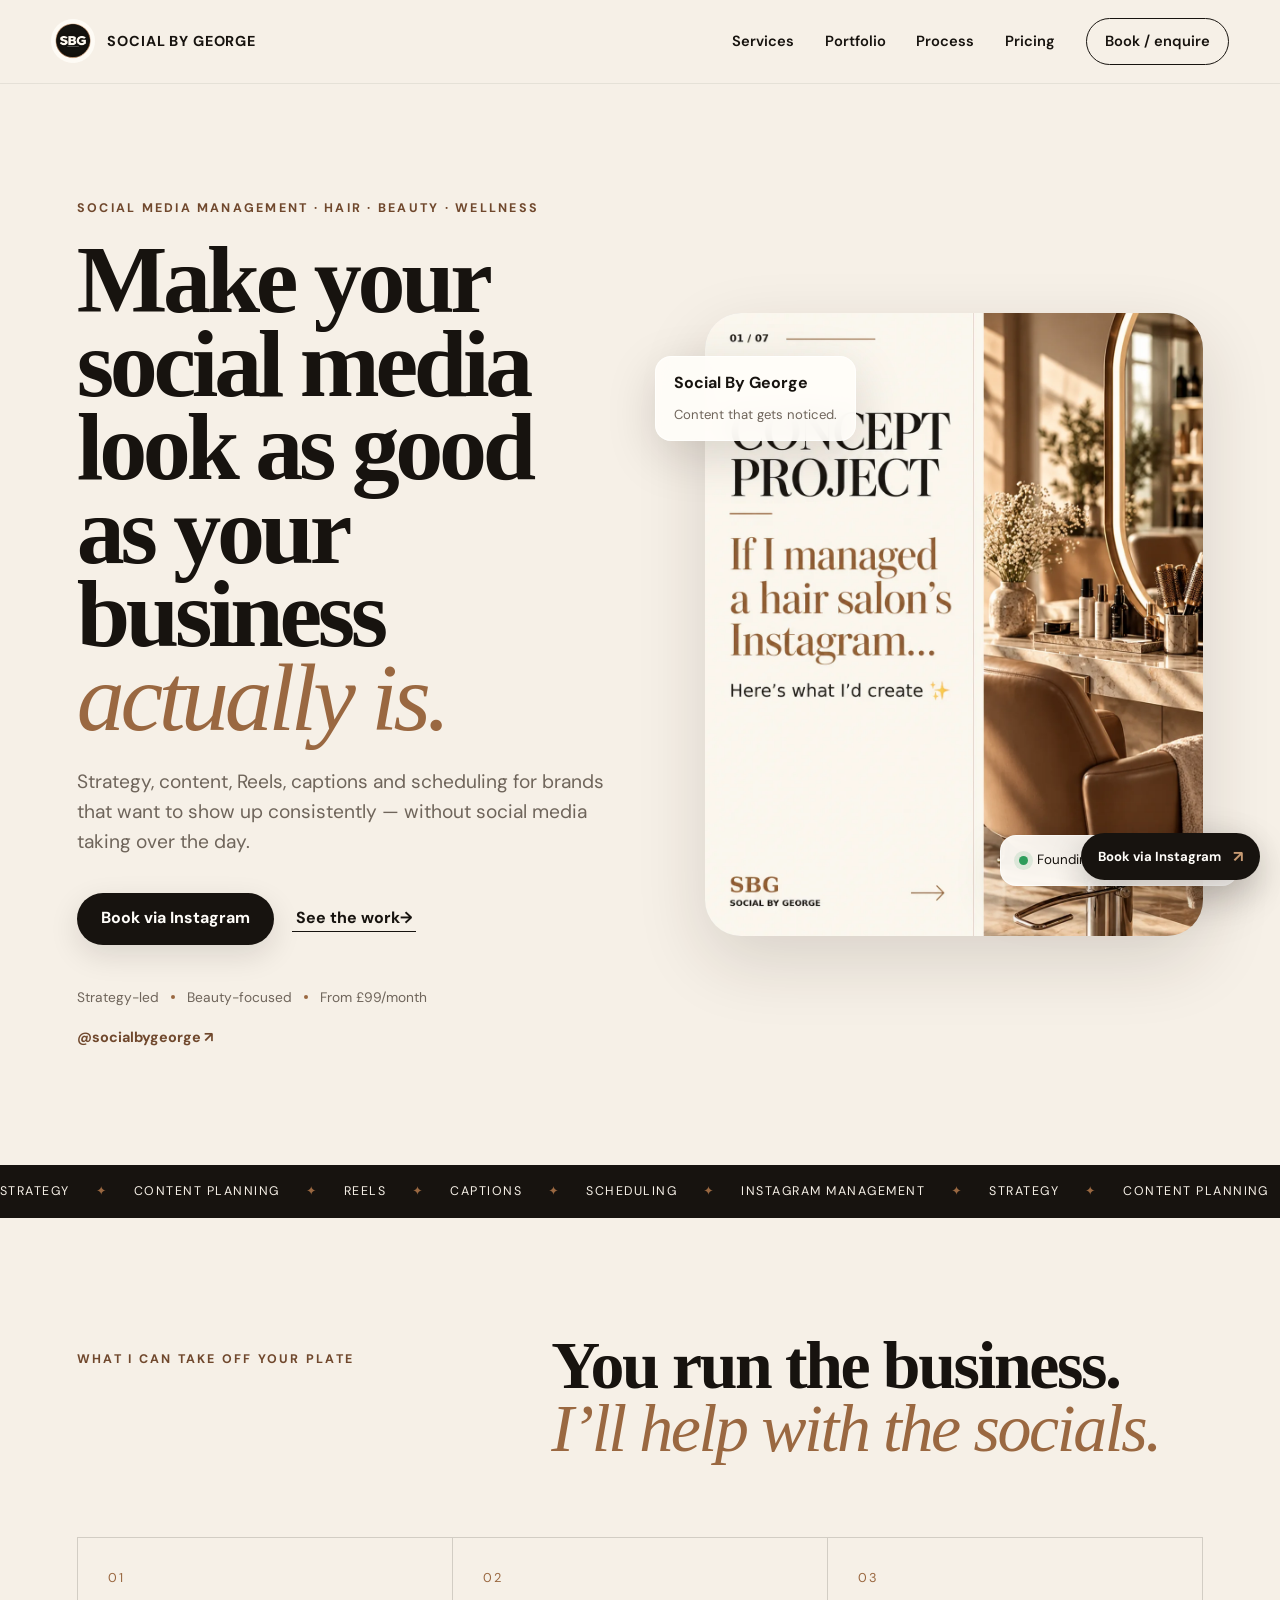
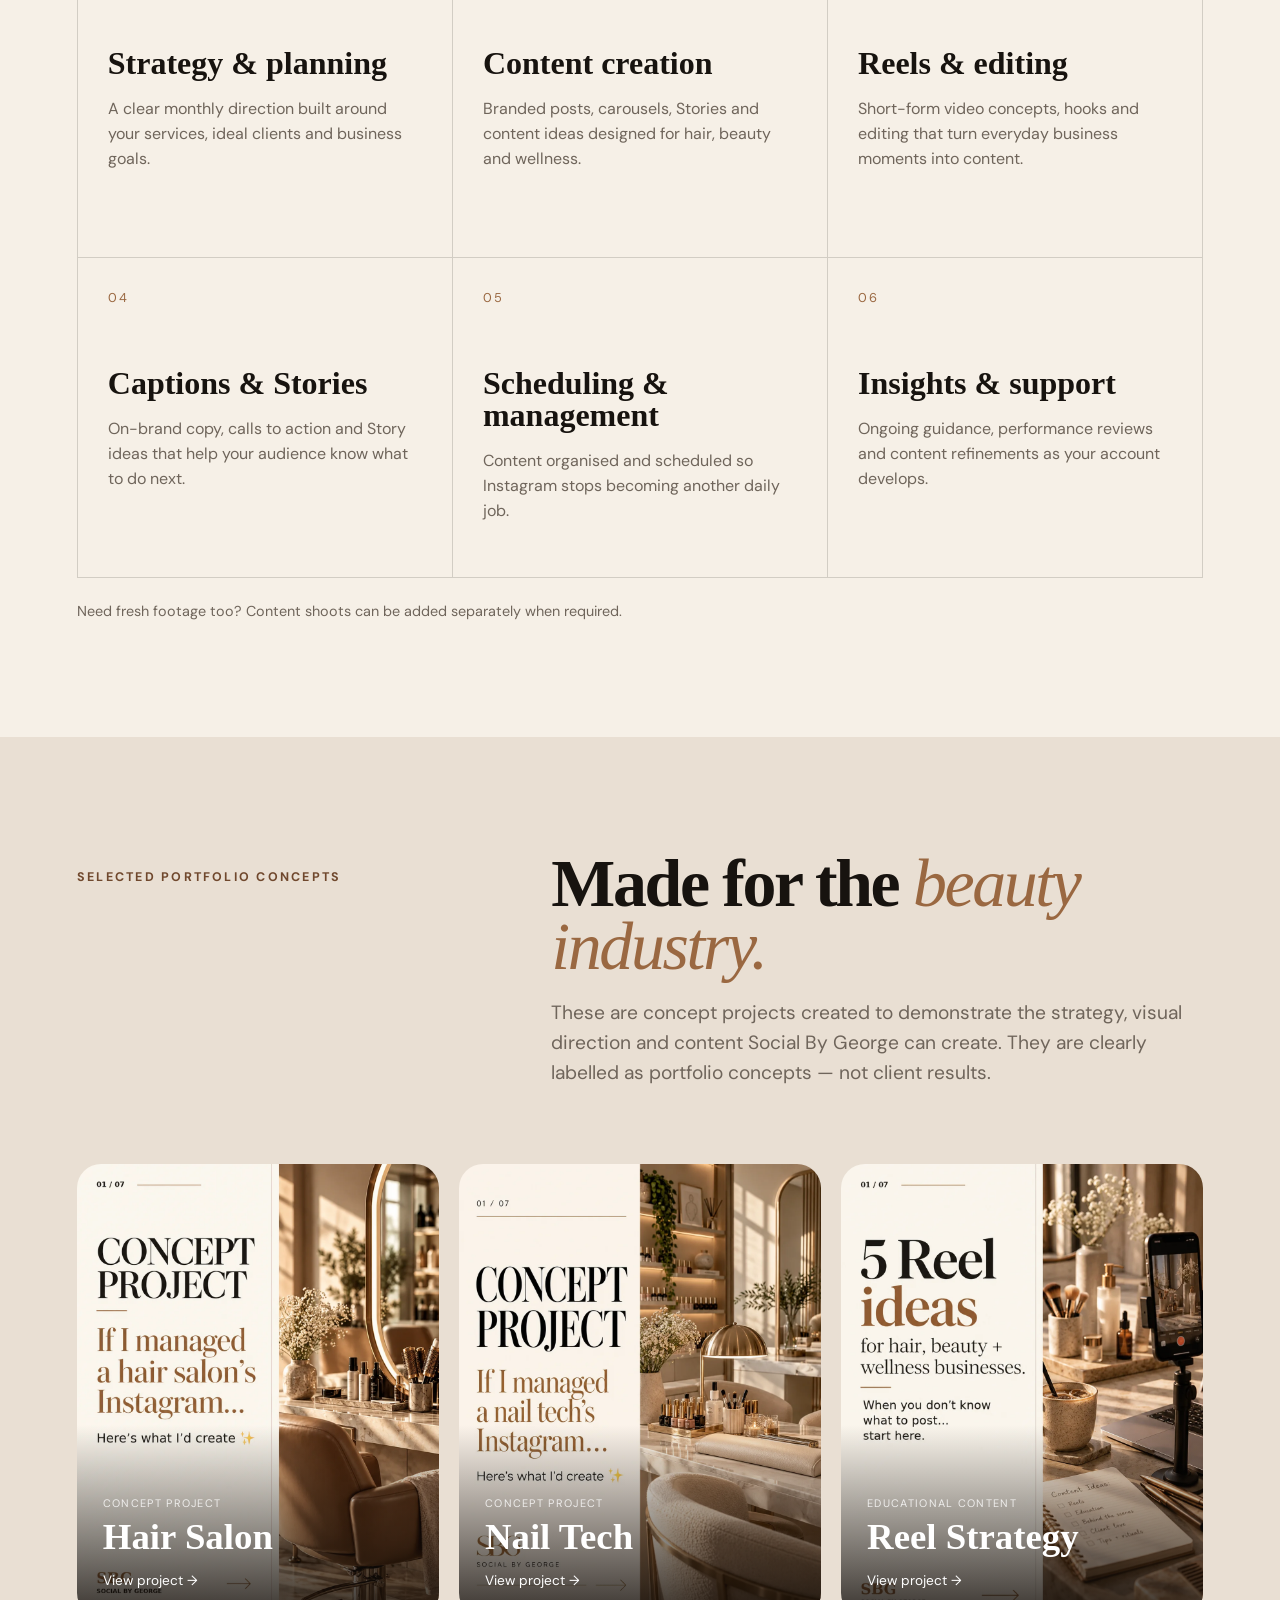
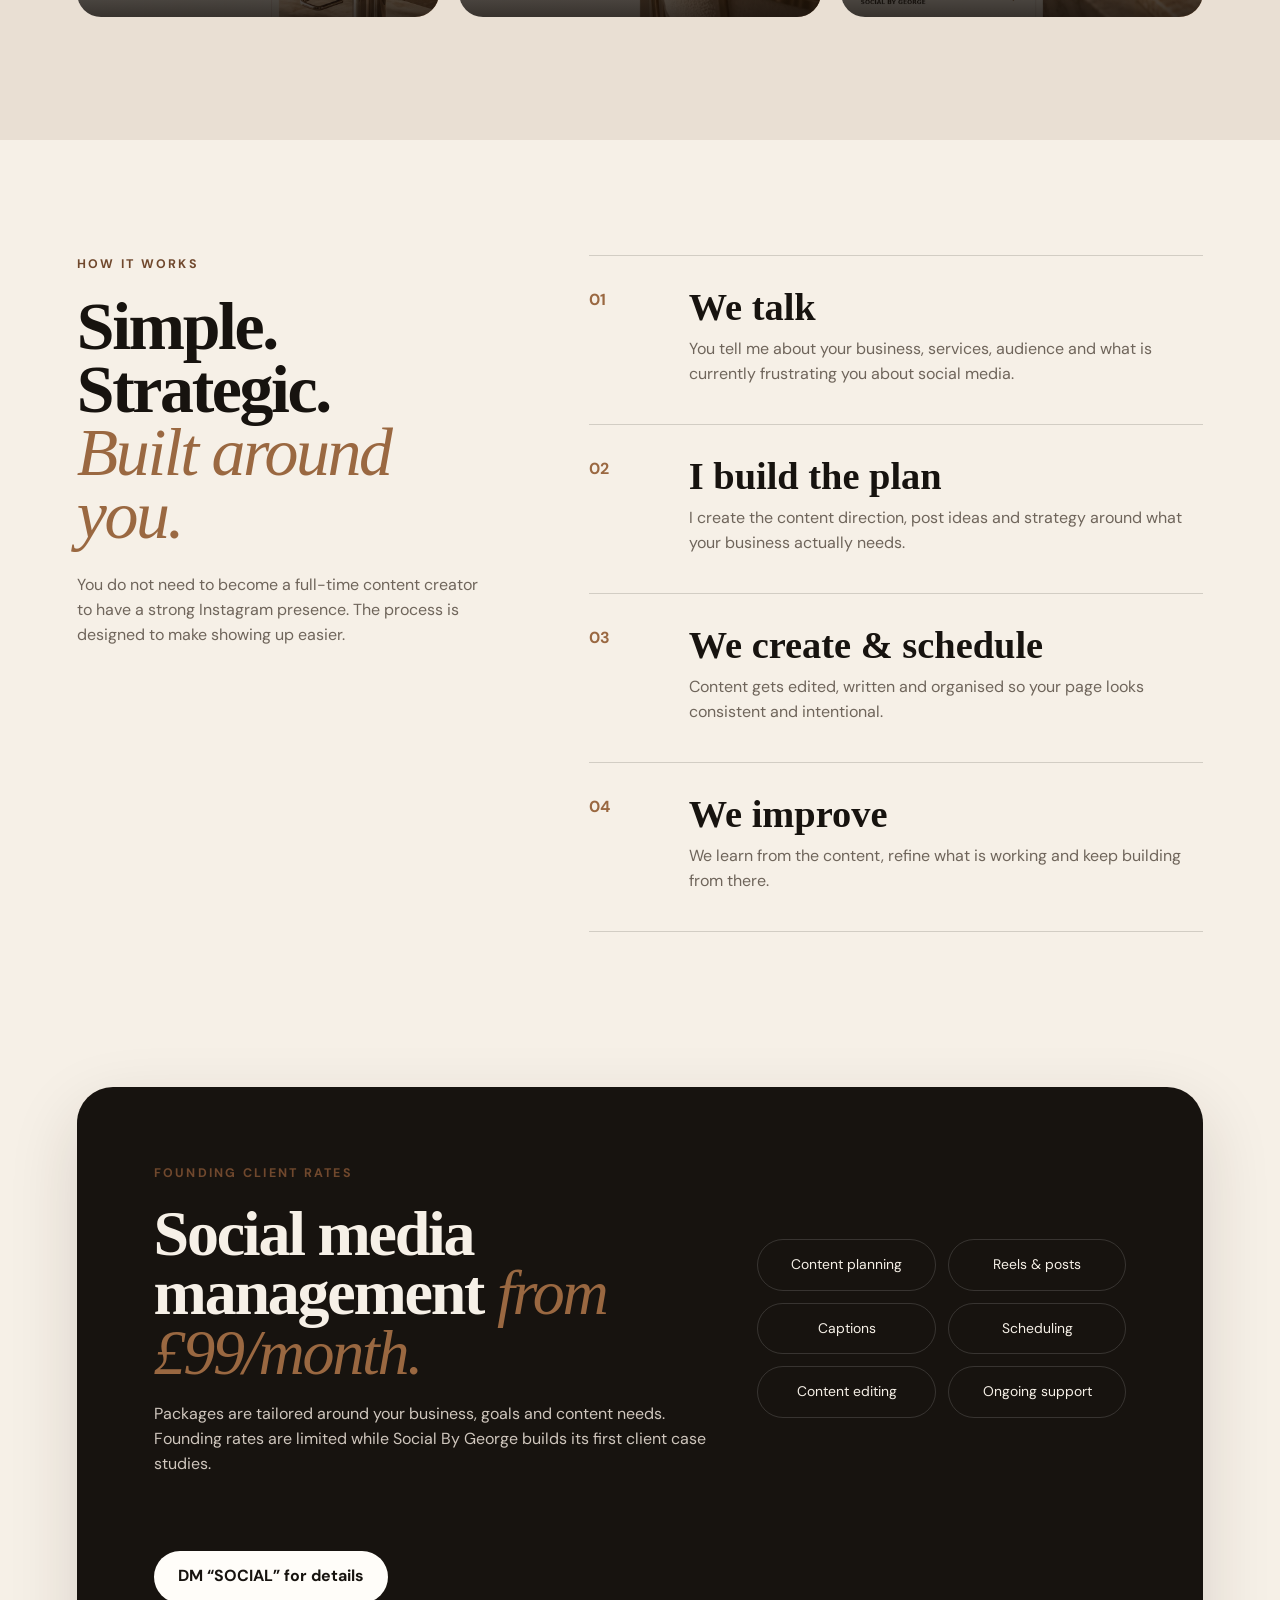
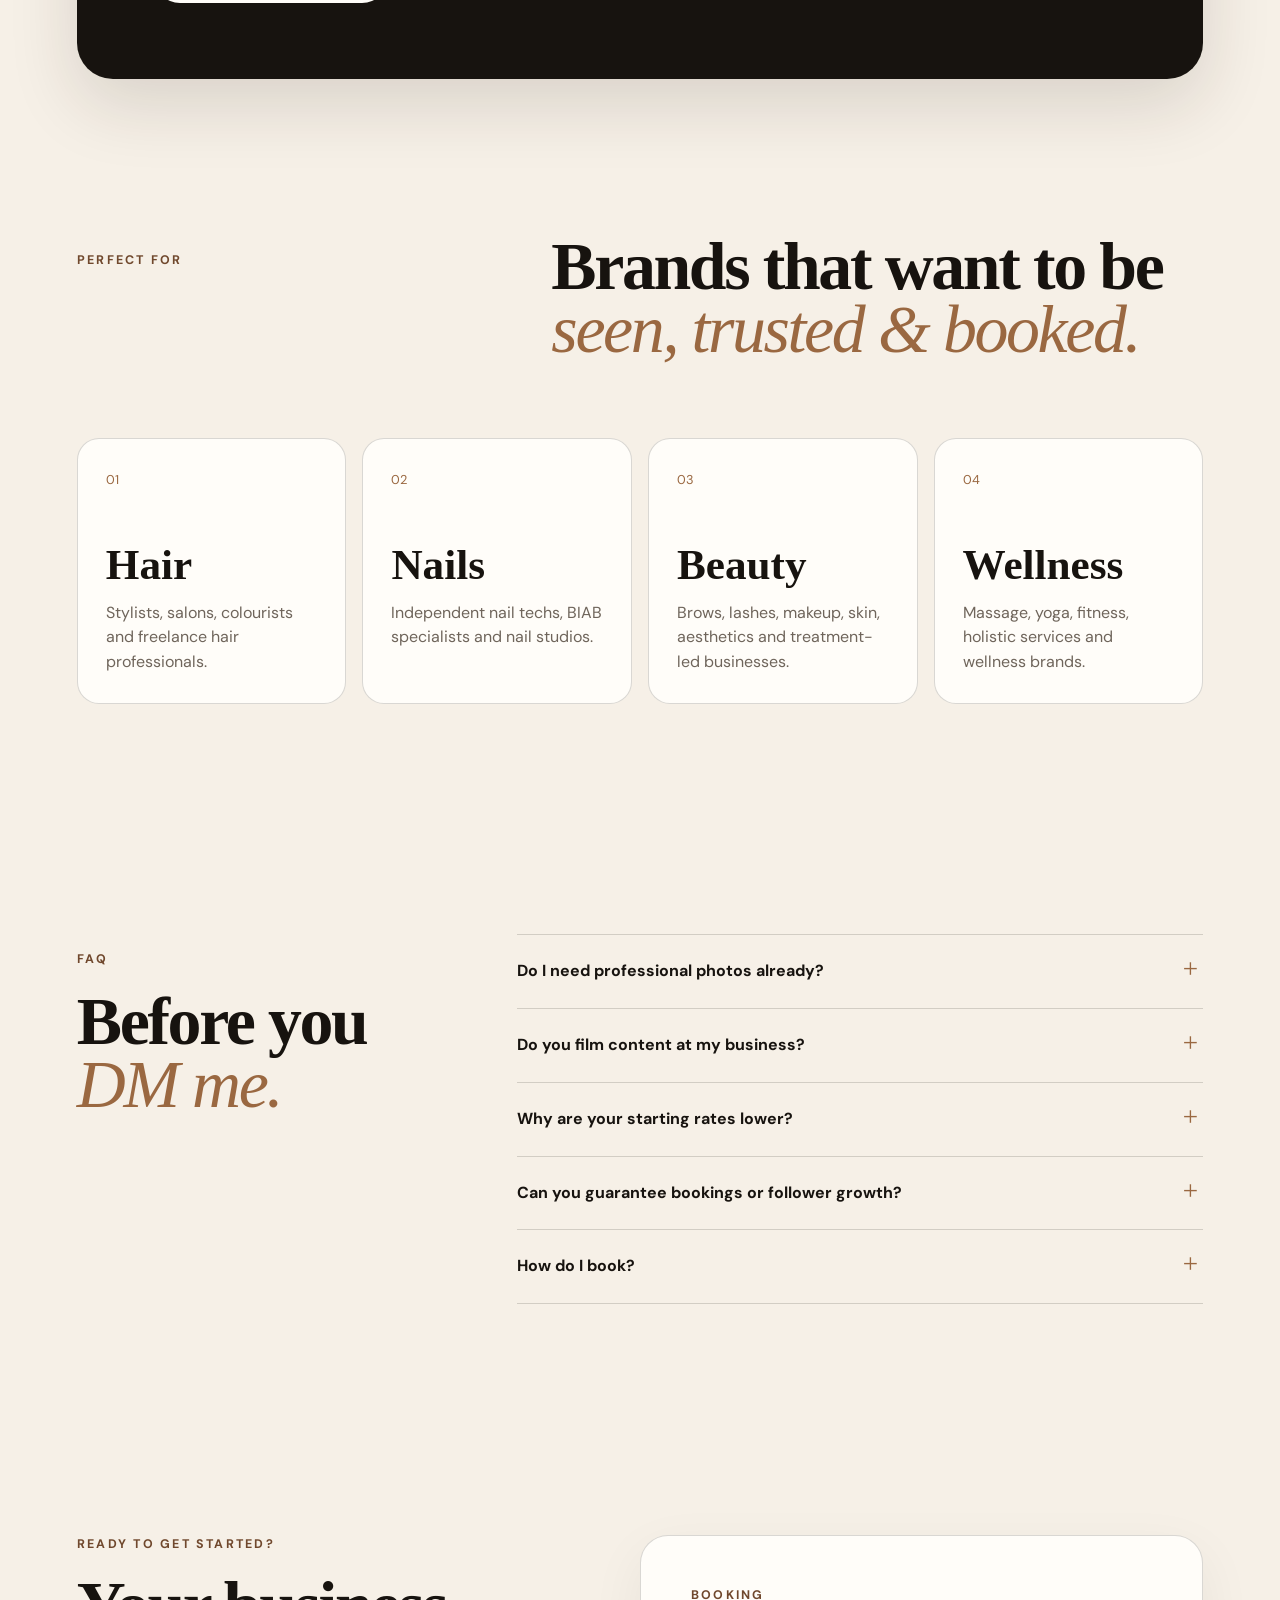
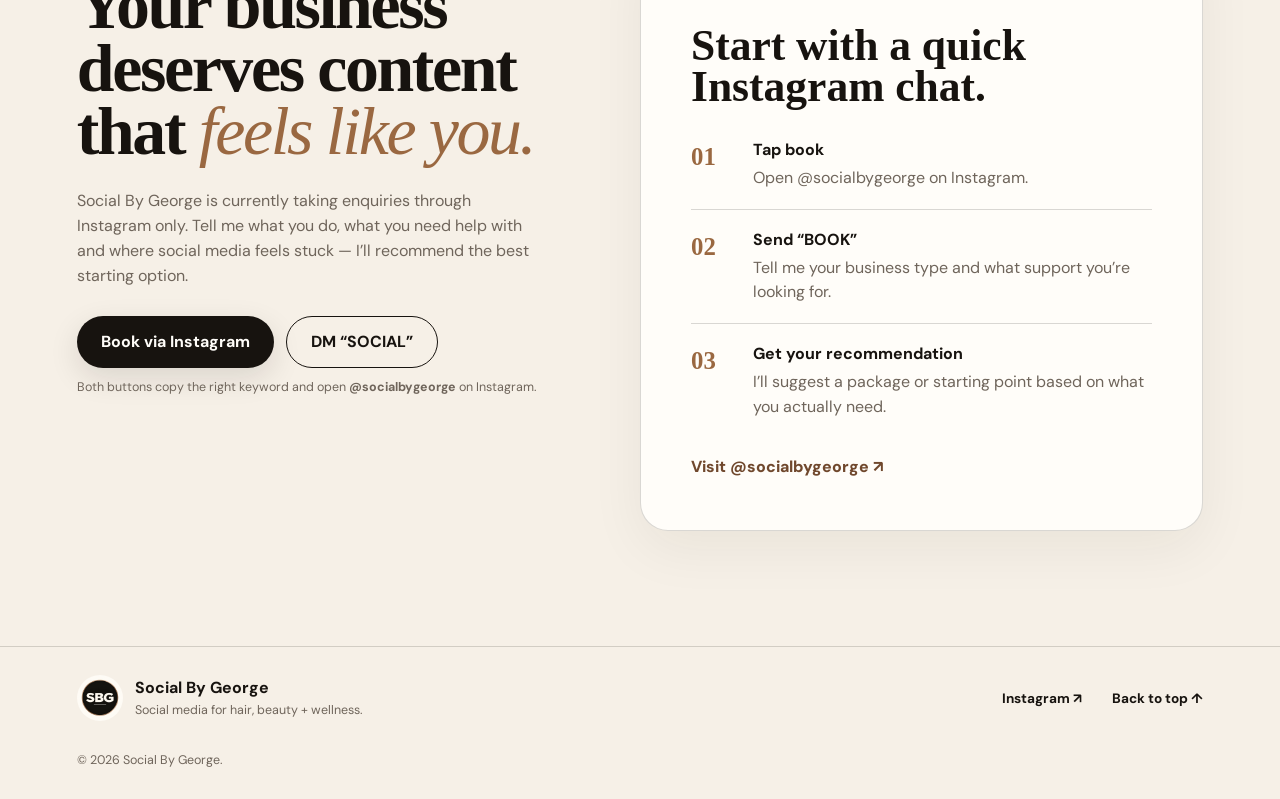
==== commit 34f709f7: "Add files via upload" ====
--- a/index.html
+++ b/index.html
@@ -1,4 +1,5 @@
 <!doctype html>
+<!-- Standalone build: CSS, JS and portfolio images are embedded so this file works by itself. -->
 <html lang="en-GB">
 <head>
   <meta charset="utf-8" />
@@ -8,12 +9,270 @@
   <meta property="og:title" content="Social By George | Social Media Management" />
   <meta property="og:description" content="Helping hair, beauty and wellness brands show up, stand out and get booked." />
   <meta property="og:type" content="website" />
-  <meta property="og:image" content="assets/hair-concept.png" />
   <title>Social By George | Social Media Management</title>
   <link rel="preconnect" href="https://fonts.googleapis.com">
   <link rel="preconnect" href="https://fonts.gstatic.com" crossorigin>
   <link href="https://fonts.googleapis.com/css2?family=Cormorant+Garamond:ital,wght@0,500;0,600;1,500&family=DM+Sans:wght@400;500;600;700&display=swap" rel="stylesheet">
-  <link rel="stylesheet" href="styles.css" />
+  <style>
+:root {
+  --cream: #f6f0e7;
+  --cream-2: #ece2d6;
+  --ink: #17130f;
+  --muted: #6f655b;
+  --bronze: #9a6841;
+  --bronze-dark: #70482d;
+  --bronze-light: #c79a72;
+  --line: rgba(23,19,15,.16);
+  --white: #fffdf9;
+  --radius: 24px;
+  --shadow: 0 25px 70px rgba(43,29,18,.14);
+  --serif: "Cormorant Garamond", Georgia, serif;
+  --sans: "DM Sans", system-ui, sans-serif;
+}
+
+* { box-sizing: border-box; }
+html { scroll-behavior: smooth; }
+body {
+  margin: 0;
+  color: var(--ink);
+  background: var(--cream);
+  font-family: var(--sans);
+  line-height: 1.55;
+  overflow-x: hidden;
+}
+img { max-width: 100%; display: block; }
+a { color: inherit; }
+button, input, textarea, select { font: inherit; }
+button { color: inherit; }
+
+.skip-link {
+  position: fixed; left: 1rem; top: -4rem; z-index: 1000;
+  padding: .75rem 1rem; background: var(--ink); color: var(--white); border-radius: 999px;
+}
+.skip-link:focus { top: 1rem; }
+
+.site-header {
+  position: sticky; top: 0; z-index: 100;
+  width: min(1440px, 100%); margin: 0 auto;
+  display: flex; align-items: center; justify-content: space-between;
+  padding: 18px clamp(20px, 4vw, 64px);
+  background: rgba(246,240,231,.86); backdrop-filter: blur(18px);
+  border-bottom: 1px solid rgba(23,19,15,.07);
+}
+.brand { display: inline-flex; align-items: center; gap: 12px; text-decoration: none; font-weight: 700; letter-spacing: .06em; text-transform: uppercase; font-size: .9rem; }
+.brand img { width: 44px; height: 44px; border-radius: 50%; }
+.site-nav { display: flex; align-items: center; gap: clamp(18px, 2.4vw, 38px); }
+.site-nav a { text-decoration: none; font-size: .92rem; font-weight: 600; }
+.site-nav a:not(.nav-cta) { position: relative; }
+.site-nav a:not(.nav-cta)::after { content:""; position:absolute; left:0; bottom:-6px; width:0; height:1px; background:var(--bronze); transition:.25s; }
+.site-nav a:hover::after { width:100%; }
+.nav-cta { padding: 11px 18px; border: 1px solid var(--ink); border-radius: 999px; }
+.menu-toggle { display:none; background:none; border:0; padding:8px; }
+.menu-toggle span { display:block; width:24px; height:1px; background:var(--ink); margin:5px 0; }
+
+.section-pad { padding: clamp(76px, 9vw, 140px) clamp(22px, 6vw, 90px); }
+.hero {
+  width: min(1440px, 100%); margin: 0 auto;
+  display: grid; grid-template-columns: 1.05fr .95fr; gap: clamp(40px, 6vw, 100px); align-items: center;
+  min-height: calc(100vh - 84px);
+}
+.eyebrow { margin:0 0 20px; color: var(--bronze-dark); font-weight:700; font-size:.78rem; letter-spacing:.18em; text-transform:uppercase; }
+h1, h2, h3 { margin-top:0; }
+h1 { font-family:var(--serif); font-weight:600; font-size:clamp(3.8rem, 7.5vw, 7.6rem); line-height:.87; letter-spacing:-.045em; margin-bottom:28px; }
+h1 em, h2 em { color:var(--bronze); font-weight:500; }
+h2 { font-family:var(--serif); font-size:clamp(3.1rem, 5.3vw, 5.8rem); line-height:.93; letter-spacing:-.035em; font-weight:600; margin-bottom:26px; }
+h3 { font-family:var(--serif); font-size:2rem; line-height:1; font-weight:600; }
+.hero-lede, .section-copy { max-width: 680px; color:var(--muted); font-size:clamp(1.03rem, 1.5vw, 1.25rem); }
+.hero-actions { display:flex; align-items:center; flex-wrap:wrap; gap:18px; margin-top:36px; }
+.btn { display:inline-flex; align-items:center; justify-content:center; min-height:52px; padding:0 24px; border-radius:999px; text-decoration:none; border:0; cursor:pointer; font-weight:700; transition:transform .2s ease, box-shadow .2s ease, background .2s ease; }
+.btn:hover { transform:translateY(-2px); }
+.btn-dark { background:var(--ink); color:var(--white); box-shadow:0 10px 30px rgba(23,19,15,.12); }
+.btn-light { background:var(--white); color:var(--ink); }
+.btn-text { padding-inline:4px; border-bottom:1px solid var(--ink); border-radius:0; min-height:auto; }
+.proof-strip { display:flex; align-items:center; gap:12px; flex-wrap:wrap; margin-top:42px; color:var(--muted); font-size:.86rem; }
+.proof-strip i { width:4px; height:4px; border-radius:50%; background:var(--bronze); }
+
+.hero-visual { position:relative; max-width:620px; justify-self:end; }
+.visual-frame { border-radius:36px; overflow:hidden; box-shadow:var(--shadow); aspect-ratio:4/5; background:#ddd; }
+.visual-frame img { width:100%; height:100%; object-fit:cover; object-position:70% center; transform:scale(1.01); }
+.floating-card { position:absolute; background:rgba(255,253,249,.93); backdrop-filter:blur(12px); border:1px solid rgba(255,255,255,.55); box-shadow:0 15px 50px rgba(25,15,10,.15); border-radius:16px; padding:14px 18px; display:flex; align-items:center; gap:9px; }
+.floating-card strong, .floating-card span { display:block; }
+.floating-card-top { top:7%; left:-10%; flex-direction:column; align-items:flex-start; }
+.floating-card-top span { color:var(--muted); font-size:.82rem; }
+.floating-card-bottom { right:-7%; bottom:8%; font-size:.84rem; }
+.dot { width:9px; height:9px; border-radius:50%; background:#2e9d5b; box-shadow:0 0 0 5px rgba(46,157,91,.13); }
+
+.marquee { background:var(--ink); color:var(--cream); overflow:hidden; padding:17px 0; }
+.marquee-track { width:max-content; display:flex; align-items:center; gap:26px; animation:marquee 25s linear infinite; text-transform:uppercase; letter-spacing:.12em; font-size:.78rem; }
+.marquee-track b { color:var(--bronze); }
+@keyframes marquee { to { transform:translateX(-50%); } }
+
+.intro, .work-section, .process, .ideal, .faq-section { max-width:1440px; margin:0 auto; }
+.section-heading { display:grid; grid-template-columns:.8fr 1.2fr; gap:40px; align-items:end; margin-bottom:clamp(46px,6vw,86px); }
+.section-heading .eyebrow { align-self:start; margin-top:16px; }
+.section-heading h2 { margin-bottom:0; }
+.section-heading .section-copy { grid-column:2; margin: -20px 0 0; }
+
+.service-grid { display:grid; grid-template-columns:repeat(4,1fr); border-top:1px solid var(--line); border-left:1px solid var(--line); }
+.service-card { min-height:320px; padding:30px; border-right:1px solid var(--line); border-bottom:1px solid var(--line); display:flex; flex-direction:column; }
+.service-card h3 { margin:60px 0 18px; }
+.service-card p { color:var(--muted); margin:0; }
+.service-num { color:var(--bronze); font-size:.8rem; letter-spacing:.16em; }
+
+.work-section { background:#e9dfd3; max-width:none; }
+.work-section > * { max-width:1320px; margin-left:auto; margin-right:auto; }
+.portfolio-grid { display:grid; grid-template-columns:repeat(3,1fr); gap:20px; }
+.portfolio-card { min-width:0; }
+.portfolio-button { width:100%; border:0; padding:0; background:none; cursor:pointer; position:relative; border-radius:24px; overflow:hidden; aspect-ratio:4/5; text-align:left; }
+.portfolio-button img { width:100%; height:100%; object-fit:cover; transition:transform .55s cubic-bezier(.2,.8,.2,1); }
+.portfolio-button:hover img { transform:scale(1.035); }
+.portfolio-overlay { position:absolute; inset:auto 0 0; padding:70px 26px 26px; color:white; background:linear-gradient(transparent, rgba(18,13,9,.84)); }
+.portfolio-overlay small, .portfolio-overlay strong, .portfolio-overlay em { display:block; }
+.portfolio-overlay small { text-transform:uppercase; letter-spacing:.12em; font-size:.68rem; opacity:.8; }
+.portfolio-overlay strong { font:600 2.3rem/1 var(--serif); margin:7px 0 14px; }
+.portfolio-overlay em { font-style:normal; font-size:.85rem; }
+
+.process { display:grid; grid-template-columns:.8fr 1.2fr; gap:clamp(50px,8vw,120px); }
+.process-copy { position:sticky; top:130px; align-self:start; }
+.process-copy p:not(.eyebrow) { color:var(--muted); max-width:520px; }
+.process-list { list-style:none; margin:0; padding:0; border-top:1px solid var(--line); }
+.process-list li { display:grid; grid-template-columns:80px 1fr; gap:20px; padding:32px 0 38px; border-bottom:1px solid var(--line); }
+.process-list li > span { color:var(--bronze); font-weight:700; }
+.process-list h3 { font-size:2.4rem; margin:0 0 10px; }
+.process-list p { color:var(--muted); margin:0; max-width:620px; }
+
+.pricing { padding-top:40px; padding-bottom:40px; }
+.pricing-panel { max-width:1320px; margin:0 auto; background:var(--ink); color:var(--cream); border-radius:36px; padding:clamp(38px,6vw,78px); display:grid; grid-template-columns:1.2fr .8fr; gap:50px; align-items:center; box-shadow:var(--shadow); }
+.pricing-panel h2 { font-size:clamp(3rem,5vw,5.5rem); margin-bottom:20px; }
+.pricing-panel p:not(.eyebrow) { color:#cfc6bd; max-width:650px; }
+.pricing-includes { display:grid; grid-template-columns:1fr 1fr; gap:12px; }
+.pricing-includes span { padding:14px 16px; border:1px solid rgba(255,255,255,.14); border-radius:999px; font-size:.87rem; text-align:center; }
+.pricing-panel .btn { justify-self:start; margin-top:8px; }
+
+.ideal-grid { display:grid; grid-template-columns:repeat(4,1fr); gap:16px; }
+.ideal-item { background:var(--white); border:1px solid var(--line); border-radius:22px; padding:28px; min-height:250px; }
+.ideal-item span { color:var(--bronze); font-size:.8rem; }
+.ideal-item h3 { margin:52px 0 14px; font-size:2.7rem; }
+.ideal-item p { color:var(--muted); margin:0; }
+
+.faq-section { display:grid; grid-template-columns:.7fr 1.3fr; gap:70px; }
+.faq-section .section-heading { display:block; margin:0; }
+.faq-list { border-top:1px solid var(--line); }
+details { border-bottom:1px solid var(--line); padding:0; }
+summary { list-style:none; cursor:pointer; padding:24px 40px 24px 0; font-weight:700; position:relative; }
+summary::-webkit-details-marker { display:none; }
+summary::after { content:"+"; position:absolute; right:5px; top:19px; font:400 1.7rem var(--serif); color:var(--bronze); }
+details[open] summary::after { content:"–"; }
+details p { color:var(--muted); margin:0; padding:0 48px 26px 0; }
+
+.contact { max-width:1440px; margin:0 auto; display:grid; grid-template-columns:.9fr 1.1fr; gap:clamp(50px,8vw,110px); align-items:start; }
+.contact-copy { position:sticky; top:130px; }
+.contact-copy p:not(.eyebrow,.tiny) { color:var(--muted); max-width:520px; }
+.tiny { font-size:.78rem; color:var(--muted); margin-top:10px; }
+.contact-form { background:var(--white); border:1px solid var(--line); border-radius:28px; padding:clamp(24px,4vw,48px); display:grid; gap:18px; box-shadow:0 18px 55px rgba(41,29,20,.06); }
+.contact-form label { display:grid; gap:7px; font-size:.8rem; font-weight:700; text-transform:uppercase; letter-spacing:.07em; }
+.contact-form input, .contact-form textarea, .contact-form select { width:100%; border:0; border-bottom:1px solid var(--line); background:transparent; border-radius:0; padding:13px 0; color:var(--ink); outline:none; text-transform:none; letter-spacing:normal; }
+.contact-form input:focus, .contact-form textarea:focus, .contact-form select:focus { border-color:var(--bronze); }
+.form-note { font-size:.74rem; color:var(--muted); margin:0; }
+.form-note code { color:var(--bronze-dark); }
+
+.site-footer { border-top:1px solid var(--line); padding:28px clamp(22px,6vw,90px); display:grid; grid-template-columns:1fr auto auto; gap:30px; align-items:center; max-width:1440px; margin:0 auto; }
+.footer-brand { display:flex; align-items:center; gap:12px; }
+.footer-brand img { border-radius:50%; }
+.footer-brand strong, .footer-brand span { display:block; }
+.footer-brand span { color:var(--muted); font-size:.78rem; }
+.site-footer > a { text-decoration:none; font-weight:700; font-size:.85rem; }
+.site-footer p { margin:0; color:var(--muted); font-size:.78rem; }
+
+.project-modal { width:min(1040px,92vw); padding:0; border:0; border-radius:28px; overflow:hidden; background:var(--cream); color:var(--ink); box-shadow:0 40px 120px rgba(0,0,0,.35); }
+.project-modal::backdrop { background:rgba(15,11,8,.72); backdrop-filter:blur(6px); }
+.modal-grid { display:grid; grid-template-columns:.9fr 1.1fr; min-height:650px; }
+.modal-grid > img { width:100%; height:100%; object-fit:cover; }
+.modal-copy { padding:clamp(34px,5vw,70px); display:flex; flex-direction:column; justify-content:center; }
+.modal-copy h2 { font-size:clamp(3rem,5vw,5rem); }
+.modal-copy p, .modal-copy li { color:var(--muted); }
+.modal-copy ul { padding-left:18px; }
+.modal-contact { align-self:flex-start; margin-top:20px; }
+.modal-close { position:absolute; right:18px; top:14px; width:42px; height:42px; border-radius:50%; border:1px solid var(--line); background:rgba(246,240,231,.9); cursor:pointer; font-size:1.6rem; line-height:1; z-index:2; }
+
+.toast { position:fixed; left:50%; bottom:24px; transform:translate(-50%,20px); opacity:0; pointer-events:none; background:var(--ink); color:var(--white); padding:12px 18px; border-radius:999px; z-index:200; transition:.25s; font-size:.86rem; }
+.toast.show { opacity:1; transform:translate(-50%,0); }
+
+.reveal { opacity:0; transform:translateY(22px); transition:opacity .65s ease, transform .65s ease; }
+.reveal.is-visible { opacity:1; transform:none; }
+.delay-1 { transition-delay:.08s; }
+.delay-2 { transition-delay:.16s; }
+.delay-3 { transition-delay:.24s; }
+
+@media (max-width: 980px) {
+  .menu-toggle { display:block; z-index:102; }
+  .site-nav { position:fixed; inset:0; background:var(--cream); flex-direction:column; justify-content:center; font-size:1.2rem; transform:translateY(-100%); transition:.35s; }
+  .site-nav.open { transform:none; }
+  .site-nav a { font-size:1.2rem; }
+  .hero, .process, .contact, .faq-section { grid-template-columns:1fr; }
+  .hero { min-height:auto; padding-top:70px; }
+  .hero-visual { justify-self:center; width:min(600px,100%); }
+  .floating-card-top { left:2%; }
+  .floating-card-bottom { right:2%; }
+  .section-heading { grid-template-columns:1fr; gap:10px; }
+  .section-heading .section-copy { grid-column:auto; margin:0; }
+  .service-grid, .ideal-grid { grid-template-columns:1fr 1fr; }
+  .portfolio-grid { grid-template-columns:1fr; }
+  .portfolio-button { aspect-ratio: 16/10; }
+  .process-copy, .contact-copy { position:static; }
+  .pricing-panel { grid-template-columns:1fr; }
+  .site-footer { grid-template-columns:1fr; }
+}
+
+@media (max-width: 620px) {
+  .site-header { padding:13px 18px; }
+  .brand span { display:none; }
+  .section-pad { padding-left:18px; padding-right:18px; }
+  h1 { font-size:clamp(3.6rem,16vw,5.7rem); }
+  h2 { font-size:clamp(3rem,13vw,4.4rem); }
+  .hero-actions { align-items:stretch; flex-direction:column; }
+  .hero-actions .btn { width:100%; }
+  .floating-card { display:none; }
+  .service-grid, .ideal-grid { grid-template-columns:1fr; }
+  .service-card { min-height:240px; }
+  .portfolio-button { aspect-ratio:4/5; }
+  .pricing-includes { grid-template-columns:1fr; }
+  .process-list li { grid-template-columns:55px 1fr; }
+  .modal-grid { grid-template-columns:1fr; }
+  .modal-grid > img { max-height:330px; }
+  .modal-copy { padding:32px 22px; }
+}
+
+@media (prefers-reduced-motion: reduce) {
+  html { scroll-behavior:auto; }
+  *, *::before, *::after { animation-duration:.001ms !important; animation-iteration-count:1 !important; transition-duration:.001ms !important; }
+  .reveal { opacity:1; transform:none; }
+}
+
+
+/* Social By George — Instagram-first booking refinements */
+.instagram-handle { display:inline-block; margin-top:18px; color:var(--bronze-dark); font-weight:700; text-decoration:none; font-size:.9rem; }
+.service-grid-six { grid-template-columns:repeat(3,1fr); }
+.service-footnote { margin:22px 0 0; color:var(--muted); font-size:.9rem; }
+.contact-actions { display:flex; flex-wrap:wrap; gap:12px; margin-top:28px; }
+.btn-outline { background:transparent; color:var(--ink); border:1px solid var(--ink); }
+.btn-outline:hover { background:var(--ink); color:var(--cream); }
+.booking-card { background:var(--white); border:1px solid var(--line); border-radius:28px; padding:clamp(28px,4vw,50px); box-shadow:0 18px 55px rgba(41,29,20,.06); }
+.booking-card h3 { font-family:'Cormorant Garamond',serif; font-size:clamp(2.1rem,3.4vw,3.4rem); line-height:.95; margin:.3em 0 .7em; }
+.booking-steps { list-style:none; padding:0; margin:0; display:grid; gap:18px; }
+.booking-steps li { display:grid; grid-template-columns:48px 1fr; gap:14px; padding-bottom:18px; border-bottom:1px solid var(--line); }
+.booking-steps li:last-child { border-bottom:0; }
+.booking-steps span { color:var(--bronze); font-family:'Cormorant Garamond',serif; font-size:1.55rem; font-weight:600; }
+.booking-steps strong { display:block; margin-bottom:3px; }
+.booking-steps p { margin:0; color:var(--muted); }
+.booking-profile { display:inline-flex; margin-top:18px; color:var(--bronze-dark); font-weight:800; text-decoration:none; }
+.booking-fab { position:fixed; right:20px; bottom:20px; z-index:150; border:0; border-radius:999px; padding:13px 17px; background:var(--ink); color:var(--white); display:flex; gap:12px; align-items:center; box-shadow:0 12px 34px rgba(23,19,15,.22); cursor:pointer; font:700 .82rem 'DM Sans',sans-serif; }
+.booking-fab b { color:var(--bronze-light); font-size:1rem; }
+.booking-fab:hover { transform:translateY(-2px); }
+@media (max-width:980px){ .service-grid-six{grid-template-columns:1fr 1fr;} }
+@media (max-width:620px){ .service-grid-six{grid-template-columns:1fr;} .contact-actions{flex-direction:column;} .contact-actions .btn{width:100%;} .booking-fab{right:12px;bottom:12px;} .booking-fab span{display:none;} .booking-fab{width:50px;height:50px;justify-content:center;padding:0;} }
+
+  </style>
   <script type="application/ld+json">
   {
     "@context":"https://schema.org",
@@ -30,7 +289,7 @@
 
   <header class="site-header" id="top">
     <a class="brand" href="#top" aria-label="Social By George home">
-      <img src="assets/logo.png" alt="Social By George SBG monogram" width="52" height="52" />
+      <img src="[data-uri]" alt="Social By George SBG monogram" width="52" height="52" />
       <span>Social By George</span>
     </a>
 
@@ -65,7 +324,7 @@
 
       <div class="hero-visual reveal delay-1" aria-label="Social By George portfolio preview">
         <div class="visual-frame">
-          <img src="assets/hair-concept.png" alt="Luxury hair salon social media concept by Social By George" />
+          <img src="[data-uri]" alt="Luxury hair salon social media concept by Social By George" />
         </div>
         <div class="floating-card floating-card-top">
           <strong>Social By George</strong>
@@ -136,19 +395,19 @@
       <div class="portfolio-grid">
         <article class="portfolio-card reveal" data-project="hair">
           <button class="portfolio-button" aria-label="View hair salon concept project">
-            <img src="assets/hair-concept.png" alt="Hair salon Instagram concept project" />
+            <img src="[data-uri]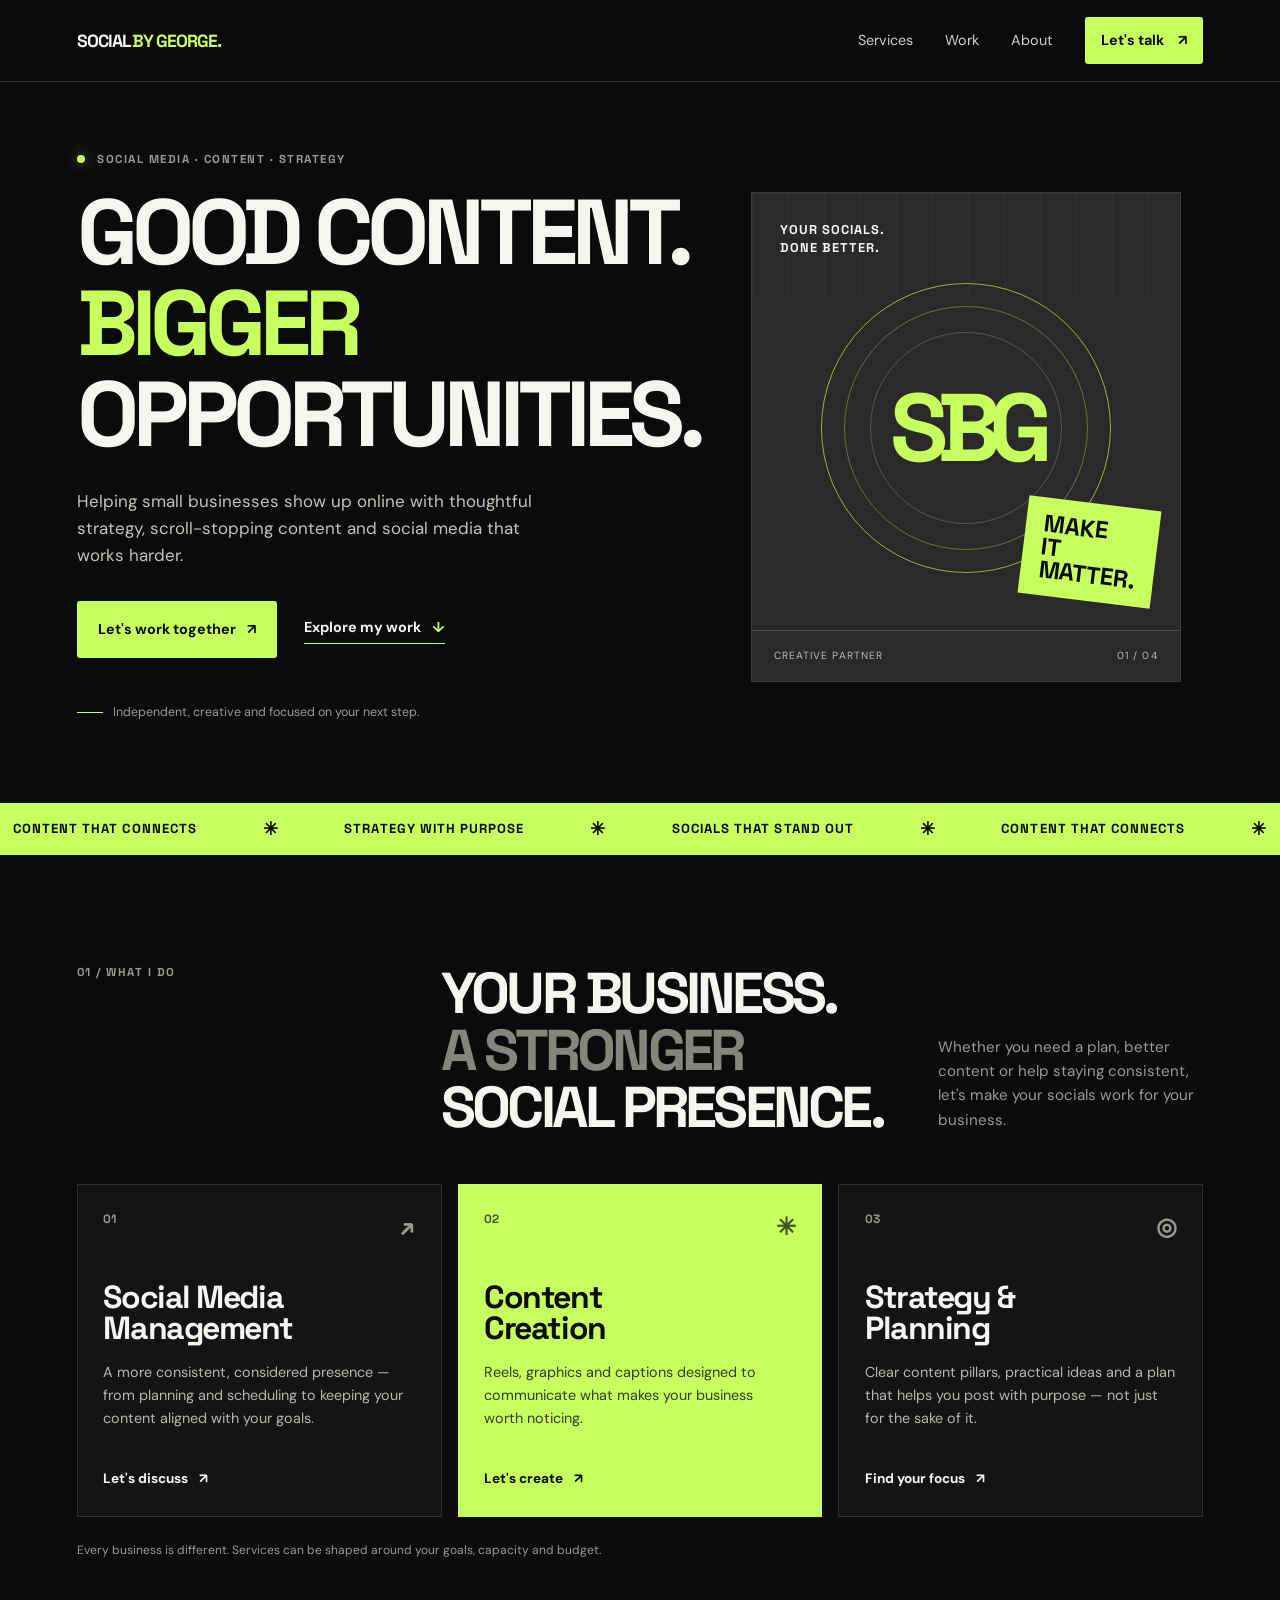
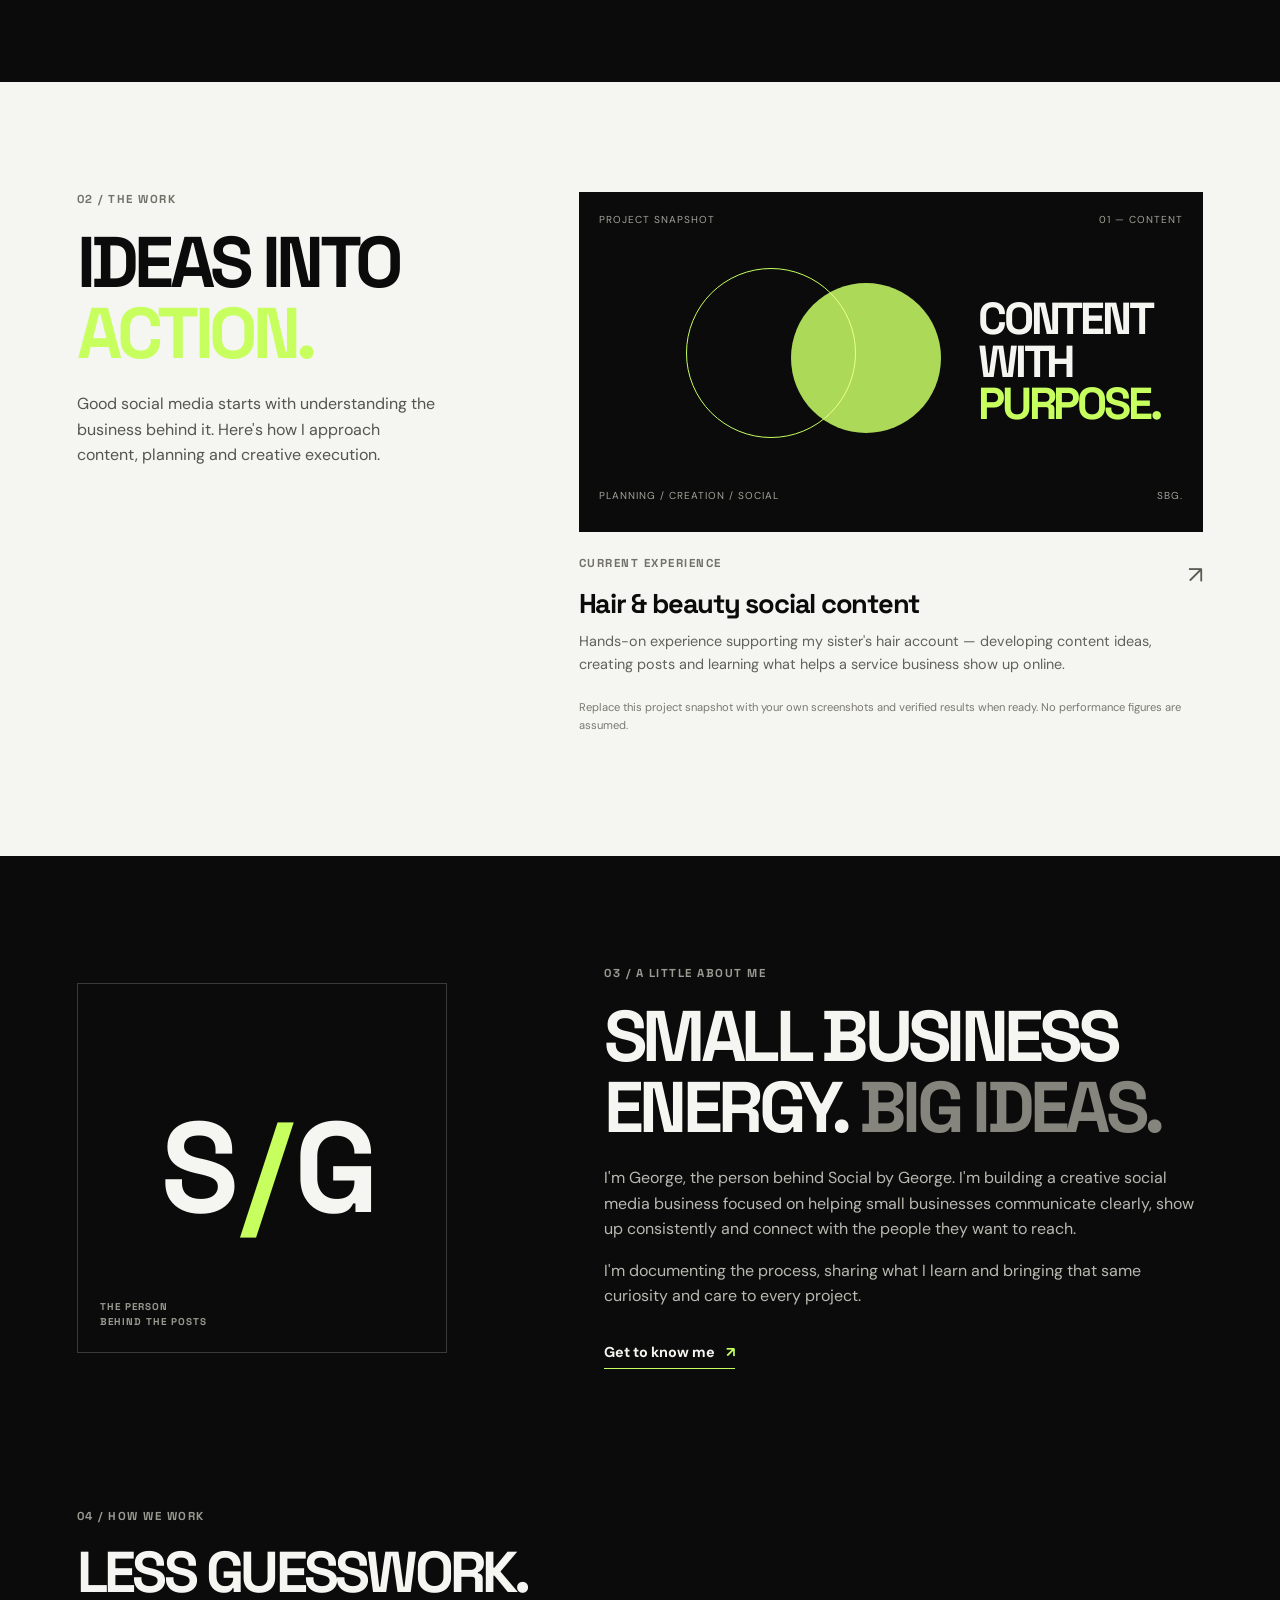
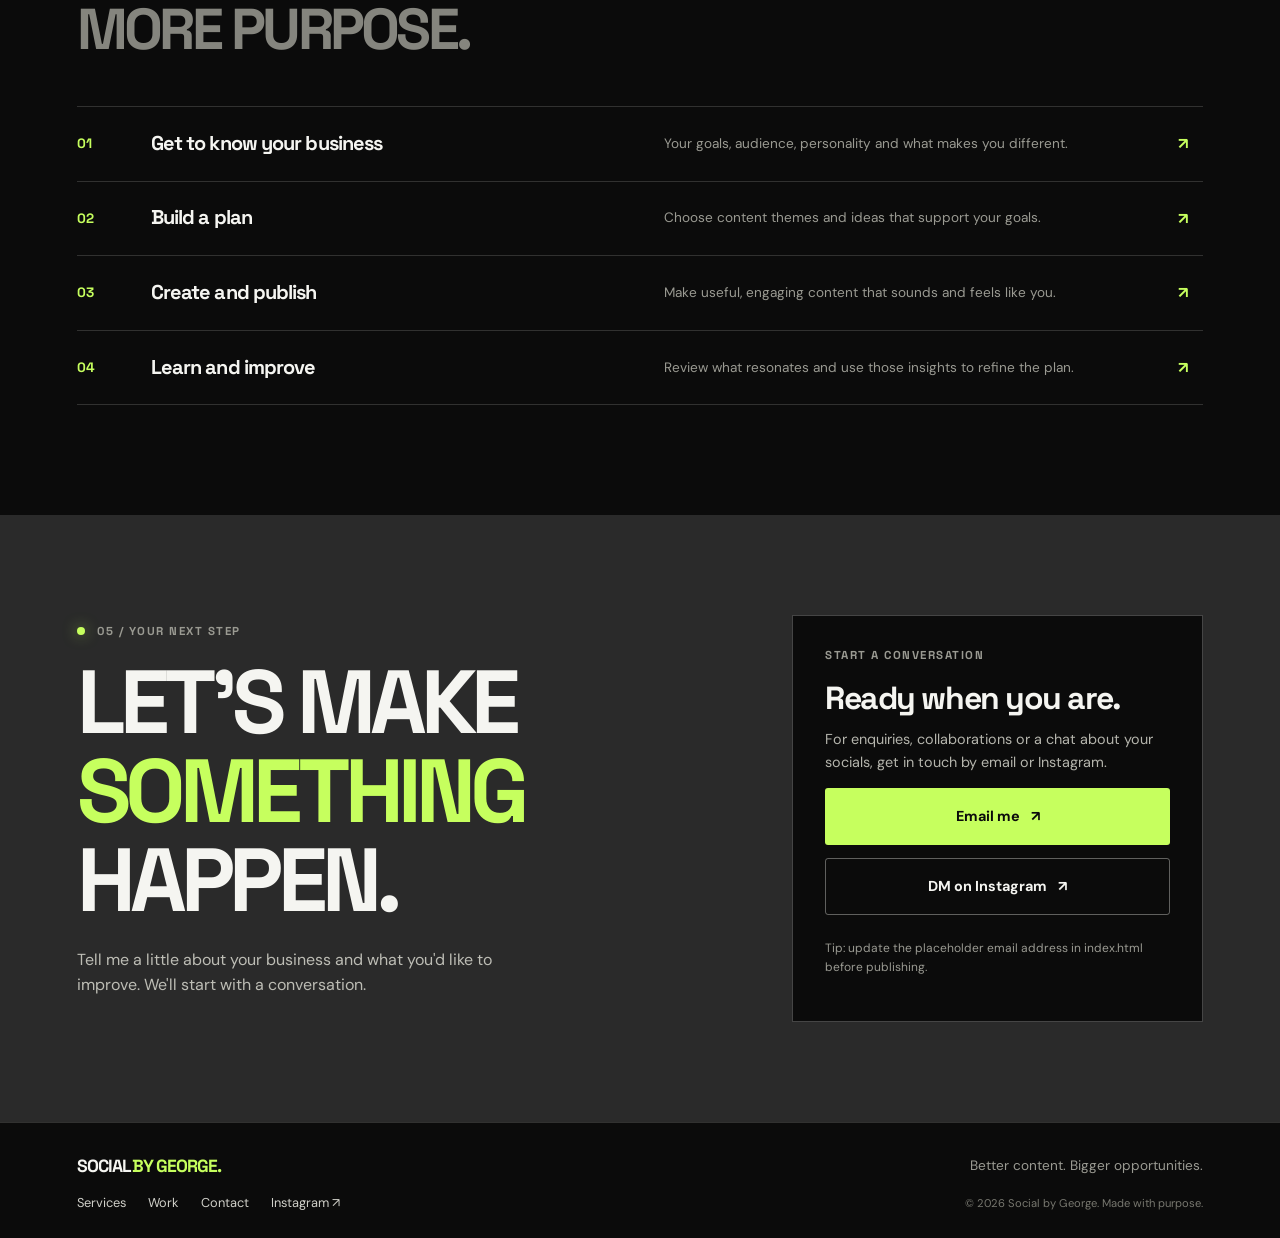
==== commit 7ea96c76: "Add files via upload" ====
--- a/index.html
+++ b/index.html
@@ -1,639 +1,156 @@
-<!doctype html>
-<!-- Standalone build: CSS, JS and portfolio images are embedded so this file works by itself. -->
-<html lang="en-GB">
+<!DOCTYPE html>
+<html lang="en">
 <head>
-  <meta charset="utf-8" />
-  <meta name="viewport" content="width=device-width,initial-scale=1" />
-  <meta name="theme-color" content="#17130f" />
-  <meta name="description" content="Social By George — social media management for hair, beauty and wellness businesses. Strategy, content, reels, captions and scheduling from £99/month." />
-  <meta property="og:title" content="Social By George | Social Media Management" />
-  <meta property="og:description" content="Helping hair, beauty and wellness brands show up, stand out and get booked." />
-  <meta property="og:type" content="website" />
-  <title>Social By George | Social Media Management</title>
+  <meta charset="UTF-8">
+  <meta name="viewport" content="width=device-width, initial-scale=1.0">
+  <meta name="theme-color" content="#0B0B0B">
+  <meta name="description" content="Social by George helps small businesses show up online with social media strategy, content creation and management.">
+  <title>Social by George | Better Content. Bigger Opportunities.</title>
   <link rel="preconnect" href="https://fonts.googleapis.com">
   <link rel="preconnect" href="https://fonts.gstatic.com" crossorigin>
-  <link href="https://fonts.googleapis.com/css2?family=Cormorant+Garamond:ital,wght@0,500;0,600;1,500&family=DM+Sans:wght@400;500;600;700&display=swap" rel="stylesheet">
-  <style>
-:root {
-  --cream: #f6f0e7;
-  --cream-2: #ece2d6;
-  --ink: #17130f;
-  --muted: #6f655b;
-  --bronze: #9a6841;
-  --bronze-dark: #70482d;
-  --bronze-light: #c79a72;
-  --line: rgba(23,19,15,.16);
-  --white: #fffdf9;
-  --radius: 24px;
-  --shadow: 0 25px 70px rgba(43,29,18,.14);
-  --serif: "Cormorant Garamond", Georgia, serif;
-  --sans: "DM Sans", system-ui, sans-serif;
-}
-
-* { box-sizing: border-box; }
-html { scroll-behavior: smooth; }
-body {
-  margin: 0;
-  color: var(--ink);
-  background: var(--cream);
-  font-family: var(--sans);
-  line-height: 1.55;
-  overflow-x: hidden;
-}
-img { max-width: 100%; display: block; }
-a { color: inherit; }
-button, input, textarea, select { font: inherit; }
-button { color: inherit; }
-
-.skip-link {
-  position: fixed; left: 1rem; top: -4rem; z-index: 1000;
-  padding: .75rem 1rem; background: var(--ink); color: var(--white); border-radius: 999px;
-}
-.skip-link:focus { top: 1rem; }
-
-.site-header {
-  position: sticky; top: 0; z-index: 100;
-  width: min(1440px, 100%); margin: 0 auto;
-  display: flex; align-items: center; justify-content: space-between;
-  padding: 18px clamp(20px, 4vw, 64px);
-  background: rgba(246,240,231,.86); backdrop-filter: blur(18px);
-  border-bottom: 1px solid rgba(23,19,15,.07);
-}
-.brand { display: inline-flex; align-items: center; gap: 12px; text-decoration: none; font-weight: 700; letter-spacing: .06em; text-transform: uppercase; font-size: .9rem; }
-.brand img { width: 44px; height: 44px; border-radius: 50%; }
-.site-nav { display: flex; align-items: center; gap: clamp(18px, 2.4vw, 38px); }
-.site-nav a { text-decoration: none; font-size: .92rem; font-weight: 600; }
-.site-nav a:not(.nav-cta) { position: relative; }
-.site-nav a:not(.nav-cta)::after { content:""; position:absolute; left:0; bottom:-6px; width:0; height:1px; background:var(--bronze); transition:.25s; }
-.site-nav a:hover::after { width:100%; }
-.nav-cta { padding: 11px 18px; border: 1px solid var(--ink); border-radius: 999px; }
-.menu-toggle { display:none; background:none; border:0; padding:8px; }
-.menu-toggle span { display:block; width:24px; height:1px; background:var(--ink); margin:5px 0; }
-
-.section-pad { padding: clamp(76px, 9vw, 140px) clamp(22px, 6vw, 90px); }
-.hero {
-  width: min(1440px, 100%); margin: 0 auto;
-  display: grid; grid-template-columns: 1.05fr .95fr; gap: clamp(40px, 6vw, 100px); align-items: center;
-  min-height: calc(100vh - 84px);
-}
-.eyebrow { margin:0 0 20px; color: var(--bronze-dark); font-weight:700; font-size:.78rem; letter-spacing:.18em; text-transform:uppercase; }
-h1, h2, h3 { margin-top:0; }
-h1 { font-family:var(--serif); font-weight:600; font-size:clamp(3.8rem, 7.5vw, 7.6rem); line-height:.87; letter-spacing:-.045em; margin-bottom:28px; }
-h1 em, h2 em { color:var(--bronze); font-weight:500; }
-h2 { font-family:var(--serif); font-size:clamp(3.1rem, 5.3vw, 5.8rem); line-height:.93; letter-spacing:-.035em; font-weight:600; margin-bottom:26px; }
-h3 { font-family:var(--serif); font-size:2rem; line-height:1; font-weight:600; }
-.hero-lede, .section-copy { max-width: 680px; color:var(--muted); font-size:clamp(1.03rem, 1.5vw, 1.25rem); }
-.hero-actions { display:flex; align-items:center; flex-wrap:wrap; gap:18px; margin-top:36px; }
-.btn { display:inline-flex; align-items:center; justify-content:center; min-height:52px; padding:0 24px; border-radius:999px; text-decoration:none; border:0; cursor:pointer; font-weight:700; transition:transform .2s ease, box-shadow .2s ease, background .2s ease; }
-.btn:hover { transform:translateY(-2px); }
-.btn-dark { background:var(--ink); color:var(--white); box-shadow:0 10px 30px rgba(23,19,15,.12); }
-.btn-light { background:var(--white); color:var(--ink); }
-.btn-text { padding-inline:4px; border-bottom:1px solid var(--ink); border-radius:0; min-height:auto; }
-.proof-strip { display:flex; align-items:center; gap:12px; flex-wrap:wrap; margin-top:42px; color:var(--muted); font-size:.86rem; }
-.proof-strip i { width:4px; height:4px; border-radius:50%; background:var(--bronze); }
-
-.hero-visual { position:relative; max-width:620px; justify-self:end; }
-.visual-frame { border-radius:36px; overflow:hidden; box-shadow:var(--shadow); aspect-ratio:4/5; background:#ddd; }
-.visual-frame img { width:100%; height:100%; object-fit:cover; object-position:70% center; transform:scale(1.01); }
-.floating-card { position:absolute; background:rgba(255,253,249,.93); backdrop-filter:blur(12px); border:1px solid rgba(255,255,255,.55); box-shadow:0 15px 50px rgba(25,15,10,.15); border-radius:16px; padding:14px 18px; display:flex; align-items:center; gap:9px; }
-.floating-card strong, .floating-card span { display:block; }
-.floating-card-top { top:7%; left:-10%; flex-direction:column; align-items:flex-start; }
-.floating-card-top span { color:var(--muted); font-size:.82rem; }
-.floating-card-bottom { right:-7%; bottom:8%; font-size:.84rem; }
-.dot { width:9px; height:9px; border-radius:50%; background:#2e9d5b; box-shadow:0 0 0 5px rgba(46,157,91,.13); }
-
-.marquee { background:var(--ink); color:var(--cream); overflow:hidden; padding:17px 0; }
-.marquee-track { width:max-content; display:flex; align-items:center; gap:26px; animation:marquee 25s linear infinite; text-transform:uppercase; letter-spacing:.12em; font-size:.78rem; }
-.marquee-track b { color:var(--bronze); }
-@keyframes marquee { to { transform:translateX(-50%); } }
-
-.intro, .work-section, .process, .ideal, .faq-section { max-width:1440px; margin:0 auto; }
-.section-heading { display:grid; grid-template-columns:.8fr 1.2fr; gap:40px; align-items:end; margin-bottom:clamp(46px,6vw,86px); }
-.section-heading .eyebrow { align-self:start; margin-top:16px; }
-.section-heading h2 { margin-bottom:0; }
-.section-heading .section-copy { grid-column:2; margin: -20px 0 0; }
-
-.service-grid { display:grid; grid-template-columns:repeat(4,1fr); border-top:1px solid var(--line); border-left:1px solid var(--line); }
-.service-card { min-height:320px; padding:30px; border-right:1px solid var(--line); border-bottom:1px solid var(--line); display:flex; flex-direction:column; }
-.service-card h3 { margin:60px 0 18px; }
-.service-card p { color:var(--muted); margin:0; }
-.service-num { color:var(--bronze); font-size:.8rem; letter-spacing:.16em; }
-
-.work-section { background:#e9dfd3; max-width:none; }
-.work-section > * { max-width:1320px; margin-left:auto; margin-right:auto; }
-.portfolio-grid { display:grid; grid-template-columns:repeat(3,1fr); gap:20px; }
-.portfolio-card { min-width:0; }
-.portfolio-button { width:100%; border:0; padding:0; background:none; cursor:pointer; position:relative; border-radius:24px; overflow:hidden; aspect-ratio:4/5; text-align:left; }
-.portfolio-button img { width:100%; height:100%; object-fit:cover; transition:transform .55s cubic-bezier(.2,.8,.2,1); }
-.portfolio-button:hover img { transform:scale(1.035); }
-.portfolio-overlay { position:absolute; inset:auto 0 0; padding:70px 26px 26px; color:white; background:linear-gradient(transparent, rgba(18,13,9,.84)); }
-.portfolio-overlay small, .portfolio-overlay strong, .portfolio-overlay em { display:block; }
-.portfolio-overlay small { text-transform:uppercase; letter-spacing:.12em; font-size:.68rem; opacity:.8; }
-.portfolio-overlay strong { font:600 2.3rem/1 var(--serif); margin:7px 0 14px; }
-.portfolio-overlay em { font-style:normal; font-size:.85rem; }
-
-.process { display:grid; grid-template-columns:.8fr 1.2fr; gap:clamp(50px,8vw,120px); }
-.process-copy { position:sticky; top:130px; align-self:start; }
-.process-copy p:not(.eyebrow) { color:var(--muted); max-width:520px; }
-.process-list { list-style:none; margin:0; padding:0; border-top:1px solid var(--line); }
-.process-list li { display:grid; grid-template-columns:80px 1fr; gap:20px; padding:32px 0 38px; border-bottom:1px solid var(--line); }
-.process-list li > span { color:var(--bronze); font-weight:700; }
-.process-list h3 { font-size:2.4rem; margin:0 0 10px; }
-.process-list p { color:var(--muted); margin:0; max-width:620px; }
-
-.pricing { padding-top:40px; padding-bottom:40px; }
-.pricing-panel { max-width:1320px; margin:0 auto; background:var(--ink); color:var(--cream); border-radius:36px; padding:clamp(38px,6vw,78px); display:grid; grid-template-columns:1.2fr .8fr; gap:50px; align-items:center; box-shadow:var(--shadow); }
-.pricing-panel h2 { font-size:clamp(3rem,5vw,5.5rem); margin-bottom:20px; }
-.pricing-panel p:not(.eyebrow) { color:#cfc6bd; max-width:650px; }
-.pricing-includes { display:grid; grid-template-columns:1fr 1fr; gap:12px; }
-.pricing-includes span { padding:14px 16px; border:1px solid rgba(255,255,255,.14); border-radius:999px; font-size:.87rem; text-align:center; }
-.pricing-panel .btn { justify-self:start; margin-top:8px; }
-
-.ideal-grid { display:grid; grid-template-columns:repeat(4,1fr); gap:16px; }
-.ideal-item { background:var(--white); border:1px solid var(--line); border-radius:22px; padding:28px; min-height:250px; }
-.ideal-item span { color:var(--bronze); font-size:.8rem; }
-.ideal-item h3 { margin:52px 0 14px; font-size:2.7rem; }
-.ideal-item p { color:var(--muted); margin:0; }
-
-.faq-section { display:grid; grid-template-columns:.7fr 1.3fr; gap:70px; }
-.faq-section .section-heading { display:block; margin:0; }
-.faq-list { border-top:1px solid var(--line); }
-details { border-bottom:1px solid var(--line); padding:0; }
-summary { list-style:none; cursor:pointer; padding:24px 40px 24px 0; font-weight:700; position:relative; }
-summary::-webkit-details-marker { display:none; }
-summary::after { content:"+"; position:absolute; right:5px; top:19px; font:400 1.7rem var(--serif); color:var(--bronze); }
-details[open] summary::after { content:"–"; }
-details p { color:var(--muted); margin:0; padding:0 48px 26px 0; }
-
-.contact { max-width:1440px; margin:0 auto; display:grid; grid-template-columns:.9fr 1.1fr; gap:clamp(50px,8vw,110px); align-items:start; }
-.contact-copy { position:sticky; top:130px; }
-.contact-copy p:not(.eyebrow,.tiny) { color:var(--muted); max-width:520px; }
-.tiny { font-size:.78rem; color:var(--muted); margin-top:10px; }
-.contact-form { background:var(--white); border:1px solid var(--line); border-radius:28px; padding:clamp(24px,4vw,48px); display:grid; gap:18px; box-shadow:0 18px 55px rgba(41,29,20,.06); }
-.contact-form label { display:grid; gap:7px; font-size:.8rem; font-weight:700; text-transform:uppercase; letter-spacing:.07em; }
-.contact-form input, .contact-form textarea, .contact-form select { width:100%; border:0; border-bottom:1px solid var(--line); background:transparent; border-radius:0; padding:13px 0; color:var(--ink); outline:none; text-transform:none; letter-spacing:normal; }
-.contact-form input:focus, .contact-form textarea:focus, .contact-form select:focus { border-color:var(--bronze); }
-.form-note { font-size:.74rem; color:var(--muted); margin:0; }
-.form-note code { color:var(--bronze-dark); }
-
-.site-footer { border-top:1px solid var(--line); padding:28px clamp(22px,6vw,90px); display:grid; grid-template-columns:1fr auto auto; gap:30px; align-items:center; max-width:1440px; margin:0 auto; }
-.footer-brand { display:flex; align-items:center; gap:12px; }
-.footer-brand img { border-radius:50%; }
-.footer-brand strong, .footer-brand span { display:block; }
-.footer-brand span { color:var(--muted); font-size:.78rem; }
-.site-footer > a { text-decoration:none; font-weight:700; font-size:.85rem; }
-.site-footer p { margin:0; color:var(--muted); font-size:.78rem; }
-
-.project-modal { width:min(1040px,92vw); padding:0; border:0; border-radius:28px; overflow:hidden; background:var(--cream); color:var(--ink); box-shadow:0 40px 120px rgba(0,0,0,.35); }
-.project-modal::backdrop { background:rgba(15,11,8,.72); backdrop-filter:blur(6px); }
-.modal-grid { display:grid; grid-template-columns:.9fr 1.1fr; min-height:650px; }
-.modal-grid > img { width:100%; height:100%; object-fit:cover; }
-.modal-copy { padding:clamp(34px,5vw,70px); display:flex; flex-direction:column; justify-content:center; }
-.modal-copy h2 { font-size:clamp(3rem,5vw,5rem); }
-.modal-copy p, .modal-copy li { color:var(--muted); }
-.modal-copy ul { padding-left:18px; }
-.modal-contact { align-self:flex-start; margin-top:20px; }
-.modal-close { position:absolute; right:18px; top:14px; width:42px; height:42px; border-radius:50%; border:1px solid var(--line); background:rgba(246,240,231,.9); cursor:pointer; font-size:1.6rem; line-height:1; z-index:2; }
-
-.toast { position:fixed; left:50%; bottom:24px; transform:translate(-50%,20px); opacity:0; pointer-events:none; background:var(--ink); color:var(--white); padding:12px 18px; border-radius:999px; z-index:200; transition:.25s; font-size:.86rem; }
-.toast.show { opacity:1; transform:translate(-50%,0); }
-
-.reveal { opacity:0; transform:translateY(22px); transition:opacity .65s ease, transform .65s ease; }
-.reveal.is-visible { opacity:1; transform:none; }
-.delay-1 { transition-delay:.08s; }
-.delay-2 { transition-delay:.16s; }
-.delay-3 { transition-delay:.24s; }
-
-@media (max-width: 980px) {
-  .menu-toggle { display:block; z-index:102; }
-  .site-nav { position:fixed; inset:0; background:var(--cream); flex-direction:column; justify-content:center; font-size:1.2rem; transform:translateY(-100%); transition:.35s; }
-  .site-nav.open { transform:none; }
-  .site-nav a { font-size:1.2rem; }
-  .hero, .process, .contact, .faq-section { grid-template-columns:1fr; }
-  .hero { min-height:auto; padding-top:70px; }
-  .hero-visual { justify-self:center; width:min(600px,100%); }
-  .floating-card-top { left:2%; }
-  .floating-card-bottom { right:2%; }
-  .section-heading { grid-template-columns:1fr; gap:10px; }
-  .section-heading .section-copy { grid-column:auto; margin:0; }
-  .service-grid, .ideal-grid { grid-template-columns:1fr 1fr; }
-  .portfolio-grid { grid-template-columns:1fr; }
-  .portfolio-button { aspect-ratio: 16/10; }
-  .process-copy, .contact-copy { position:static; }
-  .pricing-panel { grid-template-columns:1fr; }
-  .site-footer { grid-template-columns:1fr; }
-}
-
-@media (max-width: 620px) {
-  .site-header { padding:13px 18px; }
-  .brand span { display:none; }
-  .section-pad { padding-left:18px; padding-right:18px; }
-  h1 { font-size:clamp(3.6rem,16vw,5.7rem); }
-  h2 { font-size:clamp(3rem,13vw,4.4rem); }
-  .hero-actions { align-items:stretch; flex-direction:column; }
-  .hero-actions .btn { width:100%; }
-  .floating-card { display:none; }
-  .service-grid, .ideal-grid { grid-template-columns:1fr; }
-  .service-card { min-height:240px; }
-  .portfolio-button { aspect-ratio:4/5; }
-  .pricing-includes { grid-template-columns:1fr; }
-  .process-list li { grid-template-columns:55px 1fr; }
-  .modal-grid { grid-template-columns:1fr; }
-  .modal-grid > img { max-height:330px; }
-  .modal-copy { padding:32px 22px; }
-}
-
-@media (prefers-reduced-motion: reduce) {
-  html { scroll-behavior:auto; }
-  *, *::before, *::after { animation-duration:.001ms !important; animation-iteration-count:1 !important; transition-duration:.001ms !important; }
-  .reveal { opacity:1; transform:none; }
-}
-
-
-/* Social By George — Instagram-first booking refinements */
-.instagram-handle { display:inline-block; margin-top:18px; color:var(--bronze-dark); font-weight:700; text-decoration:none; font-size:.9rem; }
-.service-grid-six { grid-template-columns:repeat(3,1fr); }
-.service-footnote { margin:22px 0 0; color:var(--muted); font-size:.9rem; }
-.contact-actions { display:flex; flex-wrap:wrap; gap:12px; margin-top:28px; }
-.btn-outline { background:transparent; color:var(--ink); border:1px solid var(--ink); }
-.btn-outline:hover { background:var(--ink); color:var(--cream); }
-.booking-card { background:var(--white); border:1px solid var(--line); border-radius:28px; padding:clamp(28px,4vw,50px); box-shadow:0 18px 55px rgba(41,29,20,.06); }
-.booking-card h3 { font-family:'Cormorant Garamond',serif; font-size:clamp(2.1rem,3.4vw,3.4rem); line-height:.95; margin:.3em 0 .7em; }
-.booking-steps { list-style:none; padding:0; margin:0; display:grid; gap:18px; }
-.booking-steps li { display:grid; grid-template-columns:48px 1fr; gap:14px; padding-bottom:18px; border-bottom:1px solid var(--line); }
-.booking-steps li:last-child { border-bottom:0; }
-.booking-steps span { color:var(--bronze); font-family:'Cormorant Garamond',serif; font-size:1.55rem; font-weight:600; }
-.booking-steps strong { display:block; margin-bottom:3px; }
-.booking-steps p { margin:0; color:var(--muted); }
-.booking-profile { display:inline-flex; margin-top:18px; color:var(--bronze-dark); font-weight:800; text-decoration:none; }
-.booking-fab { position:fixed; right:20px; bottom:20px; z-index:150; border:0; border-radius:999px; padding:13px 17px; background:var(--ink); color:var(--white); display:flex; gap:12px; align-items:center; box-shadow:0 12px 34px rgba(23,19,15,.22); cursor:pointer; font:700 .82rem 'DM Sans',sans-serif; }
-.booking-fab b { color:var(--bronze-light); font-size:1rem; }
-.booking-fab:hover { transform:translateY(-2px); }
-@media (max-width:980px){ .service-grid-six{grid-template-columns:1fr 1fr;} }
-@media (max-width:620px){ .service-grid-six{grid-template-columns:1fr;} .contact-actions{flex-direction:column;} .contact-actions .btn{width:100%;} .booking-fab{right:12px;bottom:12px;} .booking-fab span{display:none;} .booking-fab{width:50px;height:50px;justify-content:center;padding:0;} }
-
-  </style>
-  <script type="application/ld+json">
-  {
-    "@context":"https://schema.org",
-    "@type":"ProfessionalService",
-    "name":"Social By George",
-    "description":"Social media management for hair, beauty and wellness businesses.",
-    "priceRange":"£",
-    "sameAs":["https://www.instagram.com/socialbygeorge/"]
-  }
-  </script>
+  <link href="https://fonts.googleapis.com/css2?family=DM+Sans:wght@400;500;600;700&family=Space+Grotesk:wght@400;500;600;700&display=swap" rel="stylesheet">
+  <link rel="stylesheet" href="style.css">
 </head>
 <body>
-  <a class="skip-link" href="#main">Skip to content</a>
-
-  <header class="site-header" id="top">
-    <a class="brand" href="#top" aria-label="Social By George home">
-      <img src="[data-uri]" alt="Social By George SBG monogram" width="52" height="52" />
-      <span>Social By George</span>
-    </a>
-
-    <button class="menu-toggle" aria-controls="site-nav" aria-expanded="false" aria-label="Open menu">
-      <span></span><span></span><span></span>
-    </button>
-
-    <nav id="site-nav" class="site-nav" aria-label="Primary navigation">
+  <header class="site-header">
+    <a class="wordmark" href="#home" aria-label="Social by George home">SOCIAL <span>BY GEORGE.</span></a>
+    <button class="menu-toggle" aria-label="Toggle navigation" aria-expanded="false">☰</button>
+    <nav class="nav" aria-label="Main navigation">
       <a href="#services">Services</a>
-      <a href="#work">Portfolio</a>
-      <a href="#process">Process</a>
-      <a href="#pricing">Pricing</a>
-      <a class="nav-cta instagram-link" href="https://www.instagram.com/socialbygeorge/" target="_blank" rel="noopener">Book / enquire</a>
+      <a href="#work">Work</a>
+      <a href="#about">About</a>
+      <a class="nav-cta" href="#contact">Let's talk <span>↗</span></a>
     </nav>
   </header>
 
-  <main id="main">
-    <section class="hero section-pad">
-      <div class="hero-copy reveal">
-        <p class="eyebrow">Social media management · Hair · Beauty · Wellness</p>
-        <h1>Make your social media look as good as your business <em>actually is.</em></h1>
-        <p class="hero-lede">Strategy, content, Reels, captions and scheduling for brands that want to show up consistently — without social media taking over the day.</p>
+  <main>
+    <section class="hero section-wrap" id="home">
+      <div class="hero-copy">
+        <p class="eyebrow"><span class="status-dot"></span> SOCIAL MEDIA · CONTENT · STRATEGY</p>
+        <h1>GOOD CONTENT.<br><span class="lime">BIGGER</span><br>OPPORTUNITIES.</h1>
+        <p class="hero-intro">Helping small businesses show up online with thoughtful strategy, scroll-stopping content and social media that works harder.</p>
         <div class="hero-actions">
-          <button class="btn btn-dark instagram-open" type="button" data-copy="BOOK">Book via Instagram</button>
-          <a class="btn btn-text" href="#work">See the work <span aria-hidden="true">→</span></a>
+          <a class="button button-lime" href="#contact">Let's work together <span>↗</span></a>
+          <a class="text-link" href="#work">Explore my work <span>↓</span></a>
         </div>
-        <div class="proof-strip" aria-label="Key benefits">
-          <span>Strategy-led</span><i></i><span>Beauty-focused</span><i></i><span>From £99/month</span>
+        <div class="hero-note"><span class="note-line"></span> Independent, creative and focused on your next step.</div>
+      </div>
+      <div class="hero-art" aria-label="Social by George brand graphic">
+        <div class="art-grid"></div>
+        <div class="art-tag tag-top">YOUR SOCIALS.<br>DONE BETTER.</div>
+        <div class="art-orbit"><span>SBG</span></div>
+        <div class="art-sticker">MAKE<br>IT<br><em>MATTER.</em></div>
+        <div class="art-footer"><span>CREATIVE PARTNER</span><span>01 / 04</span></div>
+      </div>
+    </section>
+
+    <section class="ticker" aria-label="Services">
+      <div class="ticker-track"><span>CONTENT THAT CONNECTS</span><b>✳</b><span>STRATEGY WITH PURPOSE</span><b>✳</b><span>SOCIALS THAT STAND OUT</span><b>✳</b><span>CONTENT THAT CONNECTS</span><b>✳</b></div>
+    </section>
+
+    <section class="section-wrap section services" id="services">
+      <div class="section-heading">
+        <p class="eyebrow">01 / WHAT I DO</p>
+        <h2>YOUR BUSINESS.<br><span class="muted">A STRONGER</span> SOCIAL PRESENCE.</h2>
+        <p>Whether you need a plan, better content or help staying consistent, let's make your socials work for your business.</p>
+      </div>
+      <div class="service-grid">
+        <article class="service-card">
+          <div class="card-top"><span>01</span><span class="card-icon">↗</span></div>
+          <h3>Social Media<br>Management</h3>
+          <p>A more consistent, considered presence — from planning and scheduling to keeping your content aligned with your goals.</p>
+          <a href="#contact" class="card-link">Let's discuss <span>↗</span></a>
+        </article>
+        <article class="service-card featured">
+          <div class="card-top"><span>02</span><span class="card-icon">✳</span></div>
+          <h3>Content<br>Creation</h3>
+          <p>Reels, graphics and captions designed to communicate what makes your business worth noticing.</p>
+          <a href="#contact" class="card-link">Let's create <span>↗</span></a>
+        </article>
+        <article class="service-card">
+          <div class="card-top"><span>03</span><span class="card-icon">◎</span></div>
+          <h3>Strategy &<br>Planning</h3>
+          <p>Clear content pillars, practical ideas and a plan that helps you post with purpose — not just for the sake of it.</p>
+          <a href="#contact" class="card-link">Find your focus <span>↗</span></a>
+        </article>
+      </div>
+      <p class="small-note">Every business is different. Services can be shaped around your goals, capacity and budget.</p>
+    </section>
+
+    <section class="work-band" id="work">
+      <div class="section-wrap section work-layout">
+        <div class="work-intro">
+          <p class="eyebrow">02 / THE WORK</p>
+          <h2>IDEAS INTO<br><span class="lime">ACTION.</span></h2>
+          <p>Good social media starts with understanding the business behind it. Here's how I approach content, planning and creative execution.</p>
+          <a class="button button-outline" href="#contact">Discuss a project <span>↗</span></a>
         </div>
-        <a class="instagram-handle instagram-link" href="https://www.instagram.com/socialbygeorge/" target="_blank" rel="noopener">@socialbygeorge ↗</a>
-      </div>
-
-      <div class="hero-visual reveal delay-1" aria-label="Social By George portfolio preview">
-        <div class="visual-frame">
-          <img src="[data-uri]" alt="Luxury hair salon social media concept by Social By George" />
-        </div>
-        <div class="floating-card floating-card-top">
-          <strong>Social By George</strong>
-          <span>Content that gets noticed.</span>
-        </div>
-        <div class="floating-card floating-card-bottom">
-          <span class="dot"></span>
-          <span>Founding client spaces open</span>
+        <div class="case-study">
+          <div class="case-visual">
+            <div class="case-top"><span>PROJECT SNAPSHOT</span><span>01 — CONTENT</span></div>
+            <div class="case-shapes"><div class="shape shape-one"></div><div class="shape shape-two"></div><div class="shape shape-three">CONTENT<br>WITH<br><i>PURPOSE.</i></div></div>
+            <div class="case-bottom"><span>PLANNING / CREATION / SOCIAL</span><span>SBG.</span></div>
+          </div>
+          <div class="case-caption">
+            <div><p class="eyebrow">CURRENT EXPERIENCE</p><h3>Hair & beauty social content</h3><p>Hands-on experience supporting my sister's hair account — developing content ideas, creating posts and learning what helps a service business show up online.</p></div>
+            <span class="case-arrow">↗</span>
+          </div>
+          <p class="disclaimer">Replace this project snapshot with your own screenshots and verified results when ready. No performance figures are assumed.</p>
         </div>
       </div>
     </section>
 
-    <section class="marquee" aria-label="Services overview">
-      <div class="marquee-track">
-        <span>Strategy</span><b>✦</b><span>Content Planning</span><b>✦</b><span>Reels</span><b>✦</b><span>Captions</span><b>✦</b><span>Scheduling</span><b>✦</b><span>Instagram Management</span><b>✦</b>
-        <span>Strategy</span><b>✦</b><span>Content Planning</span><b>✦</b><span>Reels</span><b>✦</b><span>Captions</span><b>✦</b><span>Scheduling</span><b>✦</b><span>Instagram Management</span><b>✦</b>
+    <section class="section-wrap section about" id="about">
+      <div class="about-mark"><span>S</span><span class="lime">/</span><span>G</span><small>THE PERSON<br>BEHIND THE POSTS</small></div>
+      <div class="about-copy">
+        <p class="eyebrow">03 / A LITTLE ABOUT ME</p>
+        <h2>SMALL BUSINESS<br>ENERGY. <span class="muted">BIG IDEAS.</span></h2>
+        <p>I'm George, the person behind Social by George. I'm building a creative social media business focused on helping small businesses communicate clearly, show up consistently and connect with the people they want to reach.</p>
+        <p>I'm documenting the process, sharing what I learn and bringing that same curiosity and care to every project.</p>
+        <a class="text-link dark-link" href="#contact">Get to know me <span>↗</span></a>
       </div>
     </section>
 
-    <section class="section-pad intro" id="services">
-      <div class="section-heading reveal">
-        <p class="eyebrow">What I can take off your plate</p>
-        <h2>You run the business.<br><em>I’ll help with the socials.</em></h2>
+    <section class="process section-wrap section">
+      <div class="section-heading">
+        <p class="eyebrow">04 / HOW WE WORK</p>
+        <h2>LESS GUESSWORK.<br><span class="muted">MORE PURPOSE.</span></h2>
       </div>
-
-      <div class="service-grid service-grid-six">
-        <article class="service-card reveal">
-          <span class="service-num">01</span>
-          <h3>Strategy & planning</h3>
-          <p>A clear monthly direction built around your services, ideal clients and business goals.</p>
-        </article>
-        <article class="service-card reveal delay-1">
-          <span class="service-num">02</span>
-          <h3>Content creation</h3>
-          <p>Branded posts, carousels, Stories and content ideas designed for hair, beauty and wellness.</p>
-        </article>
-        <article class="service-card reveal delay-2">
-          <span class="service-num">03</span>
-          <h3>Reels & editing</h3>
-          <p>Short-form video concepts, hooks and editing that turn everyday business moments into content.</p>
-        </article>
-        <article class="service-card reveal">
-          <span class="service-num">04</span>
-          <h3>Captions & Stories</h3>
-          <p>On-brand copy, calls to action and Story ideas that help your audience know what to do next.</p>
-        </article>
-        <article class="service-card reveal delay-1">
-          <span class="service-num">05</span>
-          <h3>Scheduling & management</h3>
-          <p>Content organised and scheduled so Instagram stops becoming another daily job.</p>
-        </article>
-        <article class="service-card reveal delay-2">
-          <span class="service-num">06</span>
-          <h3>Insights & support</h3>
-          <p>Ongoing guidance, performance reviews and content refinements as your account develops.</p>
-        </article>
-      </div>
-      <p class="service-footnote reveal">Need fresh footage too? Content shoots can be added separately when required.</p>
-    </section>
-
-    <section class="section-pad work-section" id="work">
-      <div class="section-heading reveal">
-        <p class="eyebrow">Selected portfolio concepts</p>
-        <h2>Made for the <em>beauty industry.</em></h2>
-        <p class="section-copy">These are concept projects created to demonstrate the strategy, visual direction and content Social By George can create. They are clearly labelled as portfolio concepts — not client results.</p>
-      </div>
-
-      <div class="portfolio-grid">
-        <article class="portfolio-card reveal" data-project="hair">
-          <button class="portfolio-button" aria-label="View hair salon concept project">
-            <img src="[data-uri]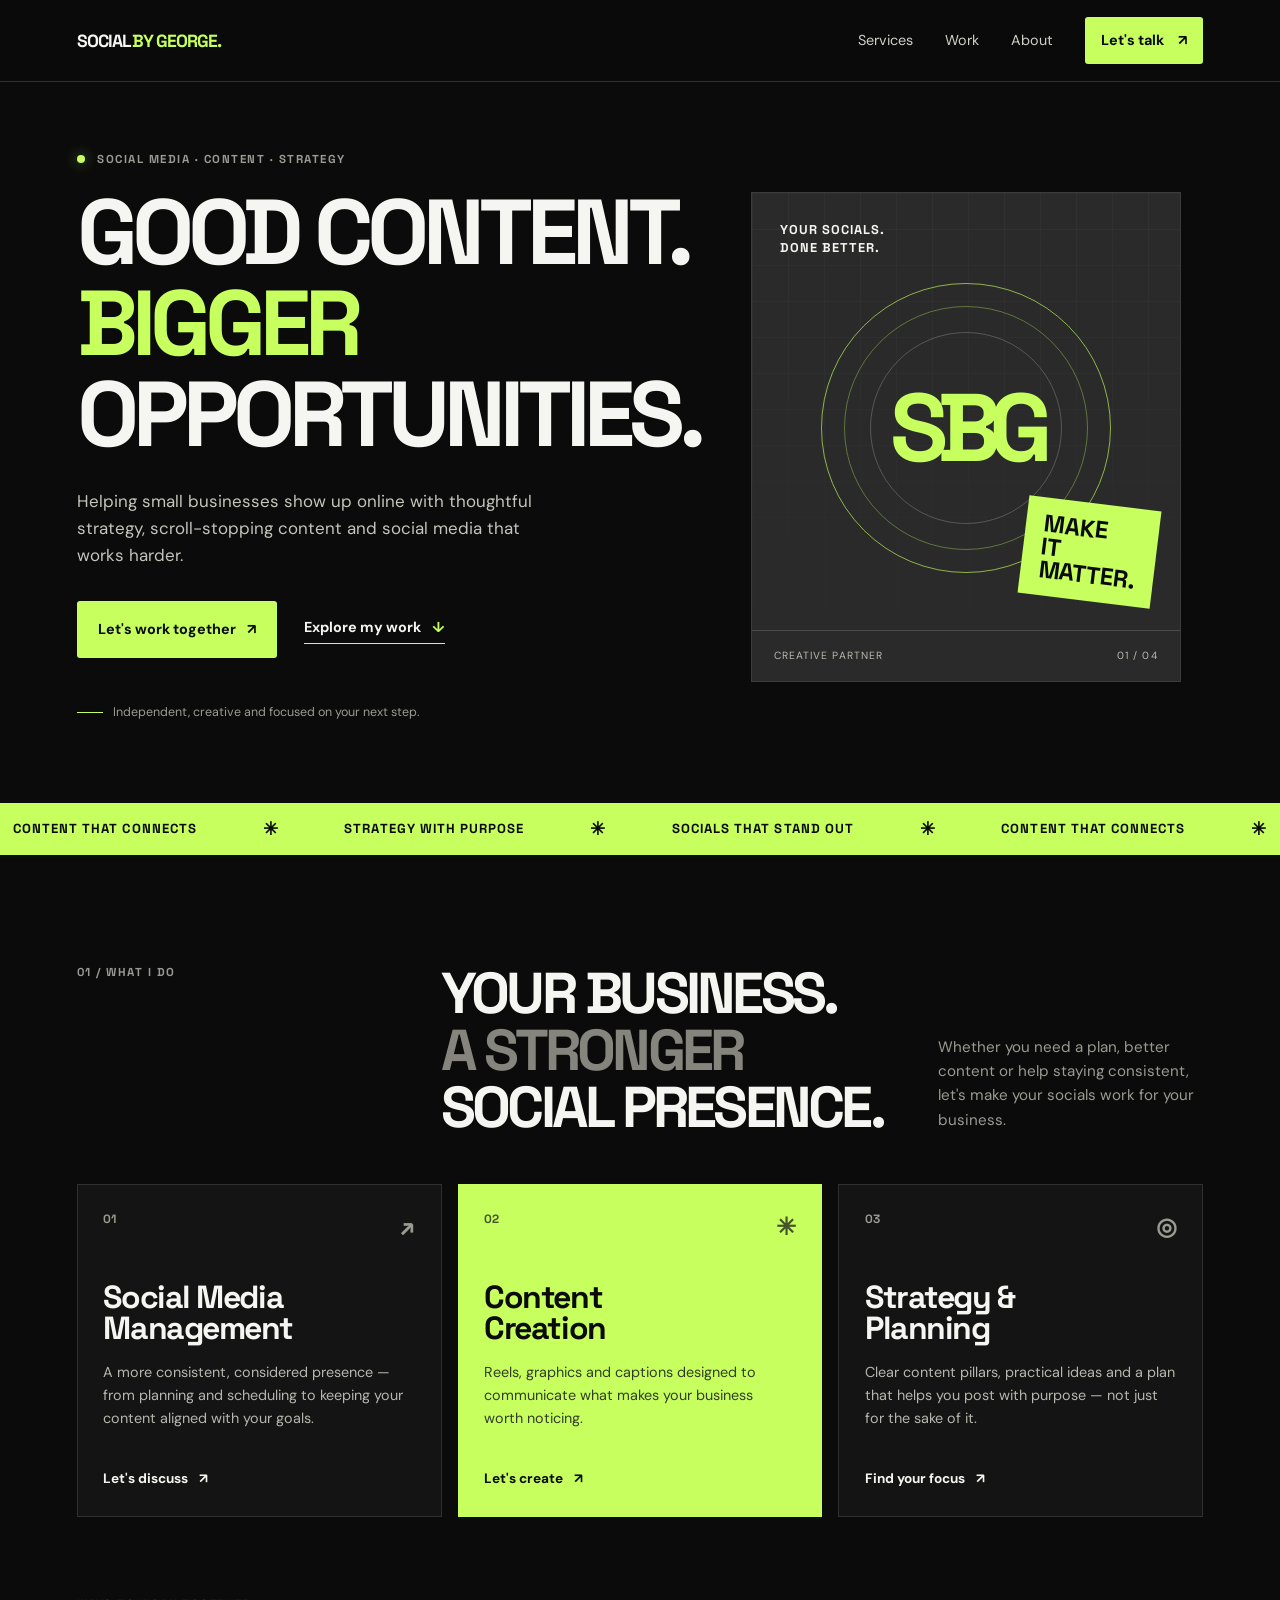
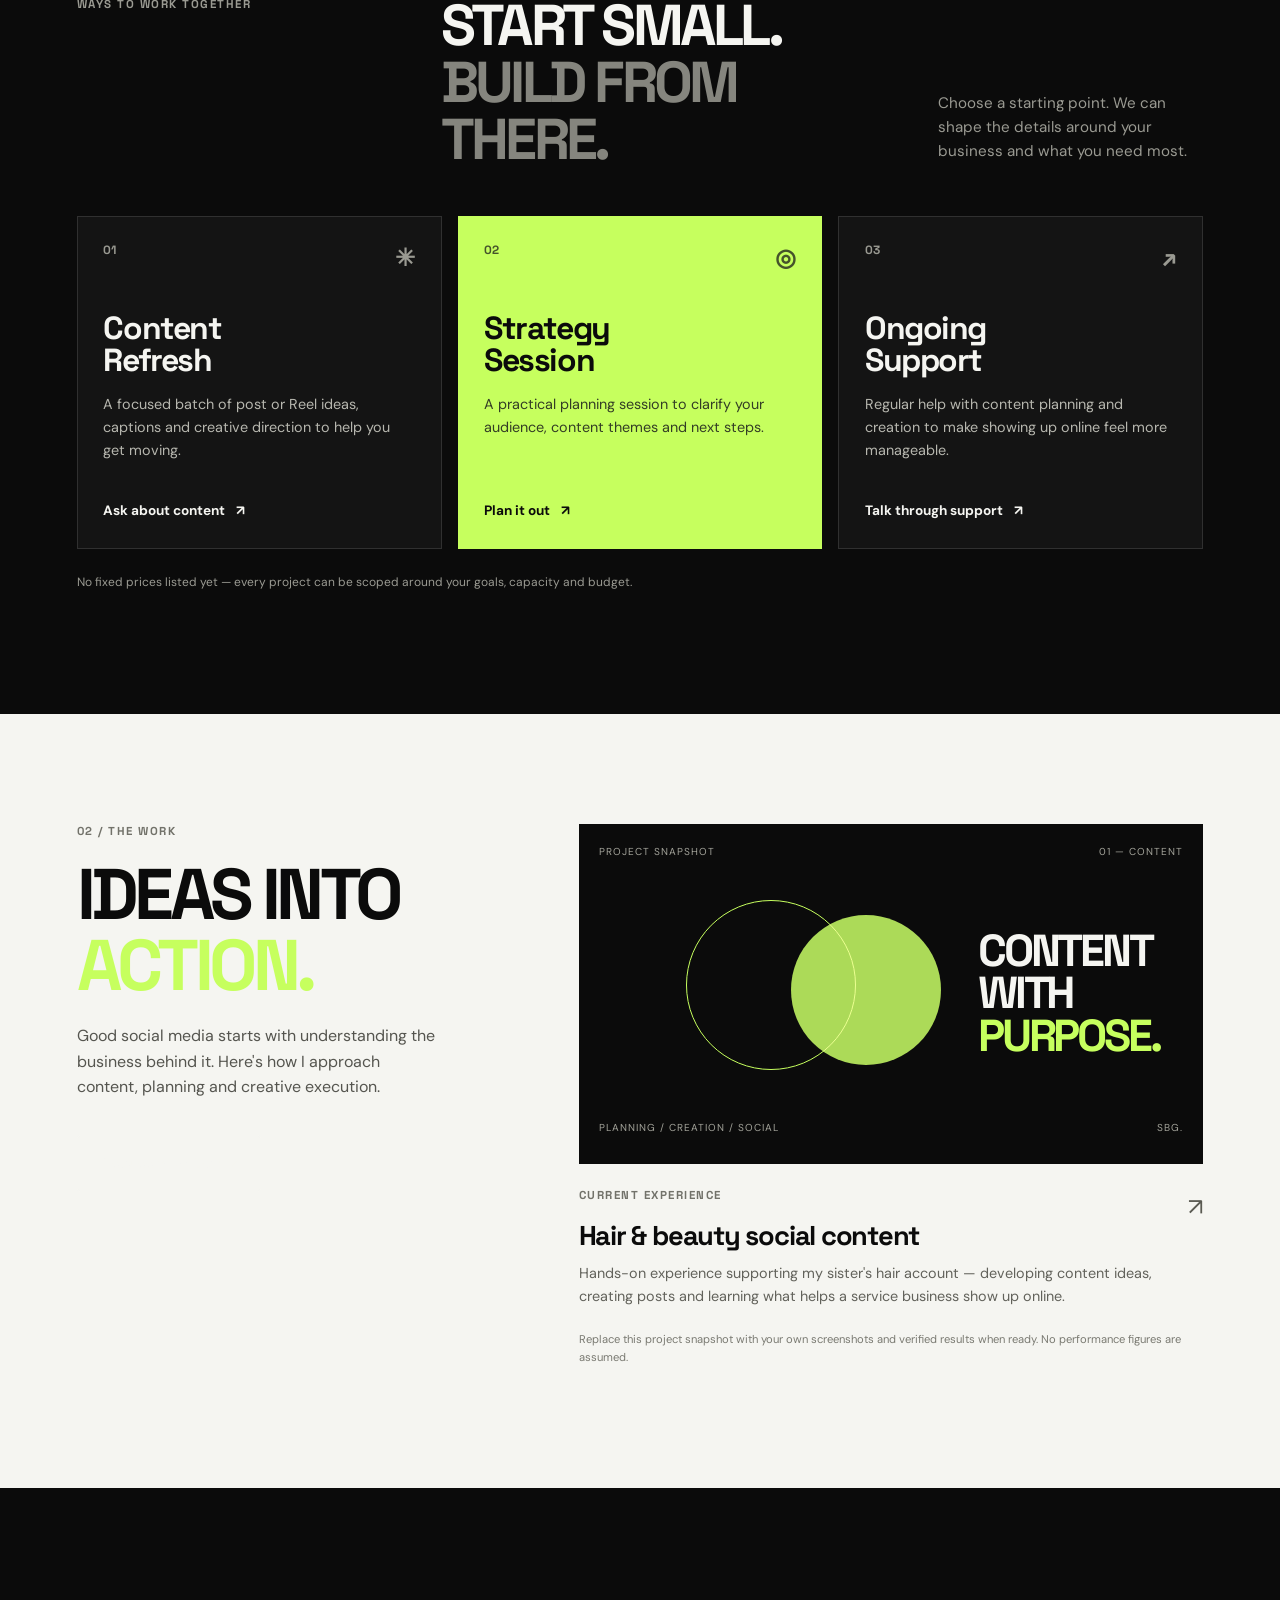
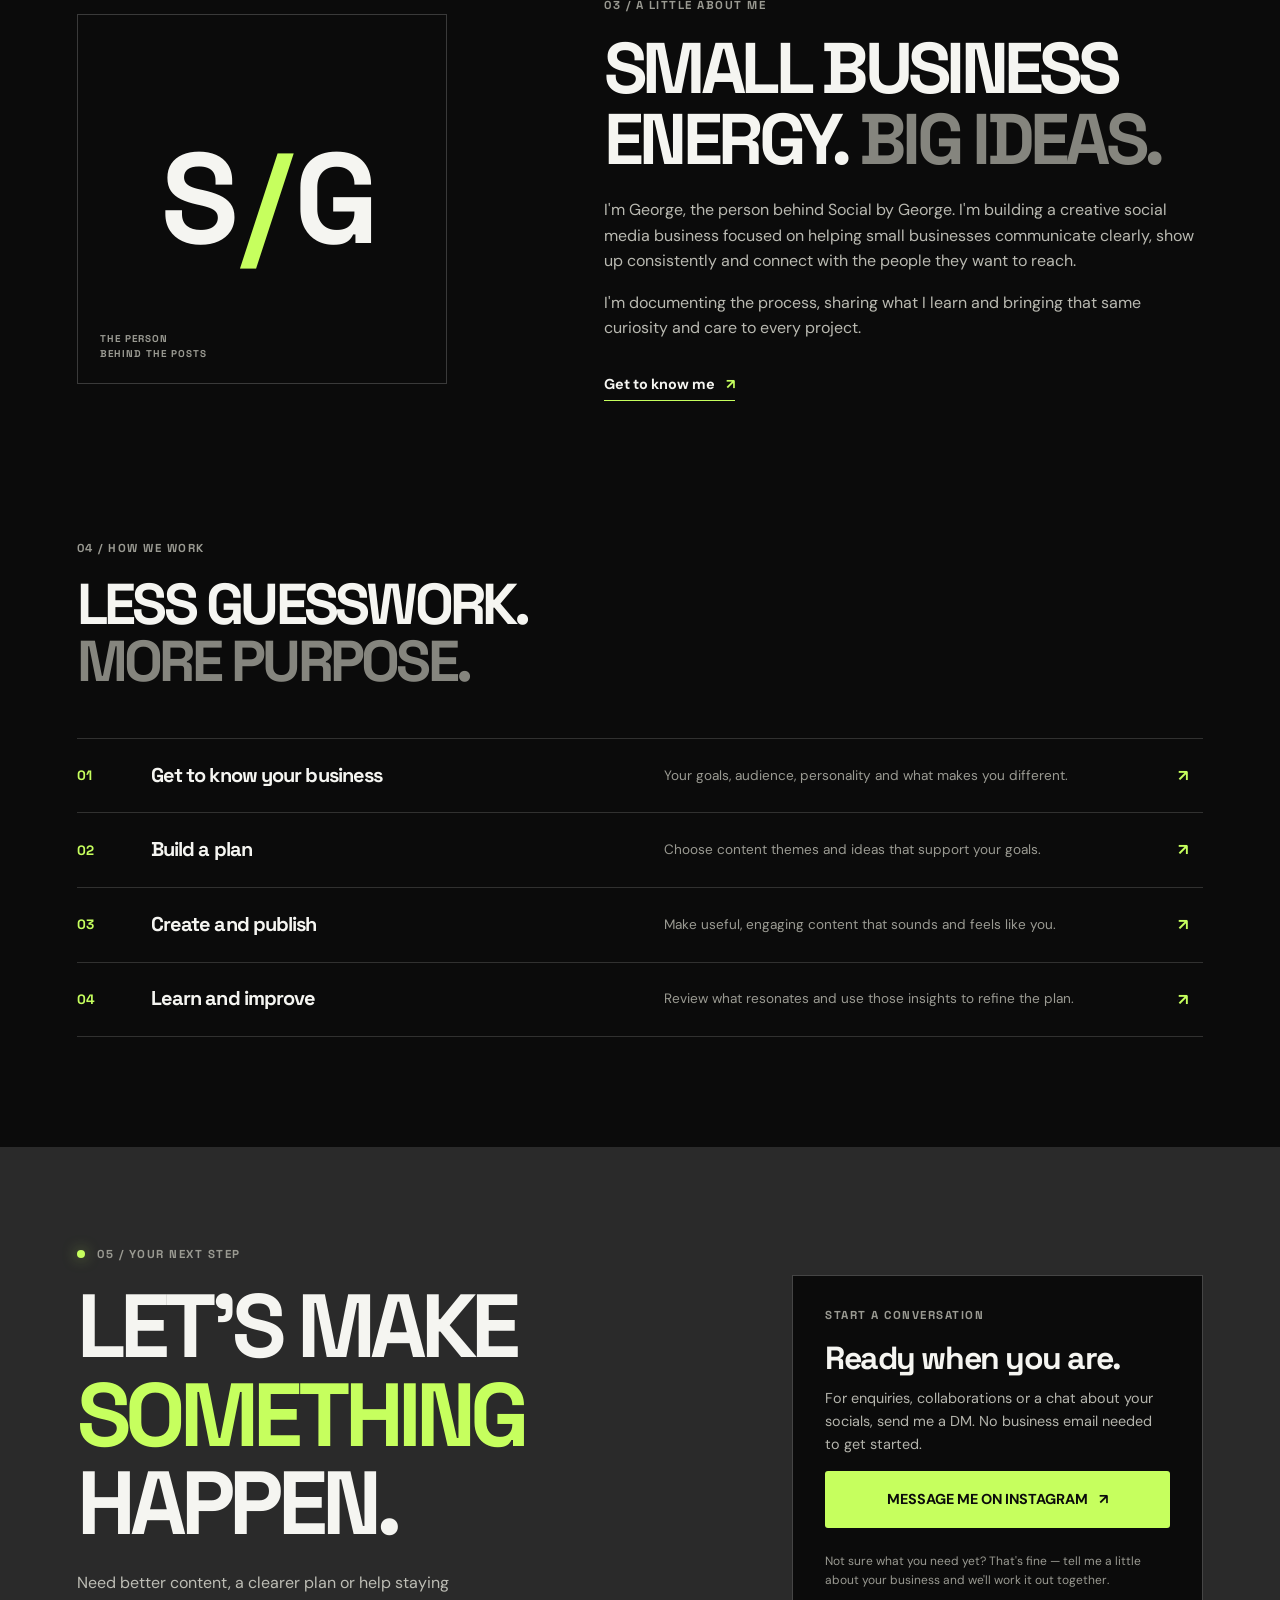
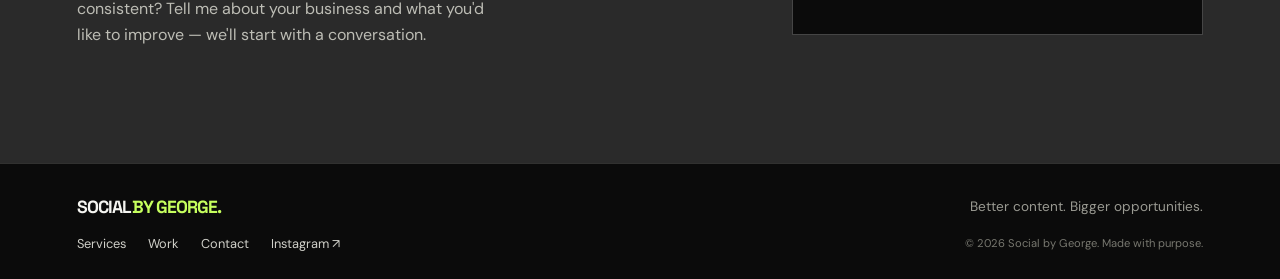
==== commit 88ae8397: "Add files via upload" ====
--- a/index.html
+++ b/index.html
@@ -74,7 +74,32 @@
           <a href="#contact" class="card-link">Find your focus <span>↗</span></a>
         </article>
       </div>
-      <p class="small-note">Every business is different. Services can be shaped around your goals, capacity and budget.</p>
+      <div class="section-heading ways-heading">
+        <p class="eyebrow">WAYS TO WORK TOGETHER</p>
+        <h2>START SMALL.<br><span class="muted">BUILD FROM THERE.</span></h2>
+        <p>Choose a starting point. We can shape the details around your business and what you need most.</p>
+      </div>
+      <div class="service-grid offer-grid">
+        <article class="service-card">
+          <div class="card-top"><span>01</span><span class="card-icon">✳</span></div>
+          <h3>Content<br>Refresh</h3>
+          <p>A focused batch of post or Reel ideas, captions and creative direction to help you get moving.</p>
+          <a href="#contact" class="card-link">Ask about content <span>↗</span></a>
+        </article>
+        <article class="service-card featured">
+          <div class="card-top"><span>02</span><span class="card-icon">◎</span></div>
+          <h3>Strategy<br>Session</h3>
+          <p>A practical planning session to clarify your audience, content themes and next steps.</p>
+          <a href="#contact" class="card-link">Plan it out <span>↗</span></a>
+        </article>
+        <article class="service-card">
+          <div class="card-top"><span>03</span><span class="card-icon">↗</span></div>
+          <h3>Ongoing<br>Support</h3>
+          <p>Regular help with content planning and creation to make showing up online feel more manageable.</p>
+          <a href="#contact" class="card-link">Talk through support <span>↗</span></a>
+        </article>
+      </div>
+      <p class="small-note">No fixed prices listed yet — every project can be scoped around your goals, capacity and budget.</p>
     </section>
 
     <section class="work-band" id="work">
@@ -129,17 +154,14 @@
         <div>
           <p class="eyebrow"><span class="status-dot"></span> 05 / YOUR NEXT STEP</p>
           <h2>LET'S MAKE<br><span class="lime">SOMETHING</span><br>HAPPEN.</h2>
-          <p>Tell me a little about your business and what you'd like to improve. We'll start with a conversation.</p>
+          <p>Need better content, a clearer plan or help staying consistent? Tell me about your business and what you'd like to improve — we'll start with a conversation.</p>
         </div>
         <div class="contact-card">
           <p class="eyebrow">START A CONVERSATION</p>
           <h3>Ready when you are.</h3>
-          <p>For enquiries, collaborations or a chat about your socials, get in touch by email or Instagram.</p>
-          <!-- Replace the email below with your preferred business email. -->
-          <a class="button button-lime full-button" href="mailto:YOUR-EMAIL@example.com?subject=Social%20by%20George%20enquiry">Email me <span>↗</span></a>
-          <!-- Replace the Instagram URL if your final handle changes. -->
-          <a class="button button-outline full-button" href="https://www.instagram.com/socialbygeorge/" target="_blank" rel="noopener noreferrer">DM on Instagram <span>↗</span></a>
-          <p class="small-note">Tip: update the placeholder email address in index.html before publishing.</p>
+          <p>For enquiries, collaborations or a chat about your socials, send me a DM. No business email needed to get started.</p>
+          <a class="button button-lime full-button" href="https://www.instagram.com/socialbygeorge/" target="_blank" rel="noopener noreferrer">MESSAGE ME ON INSTAGRAM <span>↗</span></a>
+          <p class="small-note">Not sure what you need yet? That's fine — tell me a little about your business and we'll work it out together.</p>
         </div>
       </div>
     </section>
--- a/style.css
+++ b/style.css
@@ -167,3 +167,8 @@
   html { scroll-behavior: auto; }
   *, *::before, *::after { transition-duration: .01ms !important; animation-duration: .01ms !important; }
 }
+
+
+/* Extra service options */
+.ways-heading { margin-top: 5rem; }
+.offer-grid { margin-top: 2rem; }
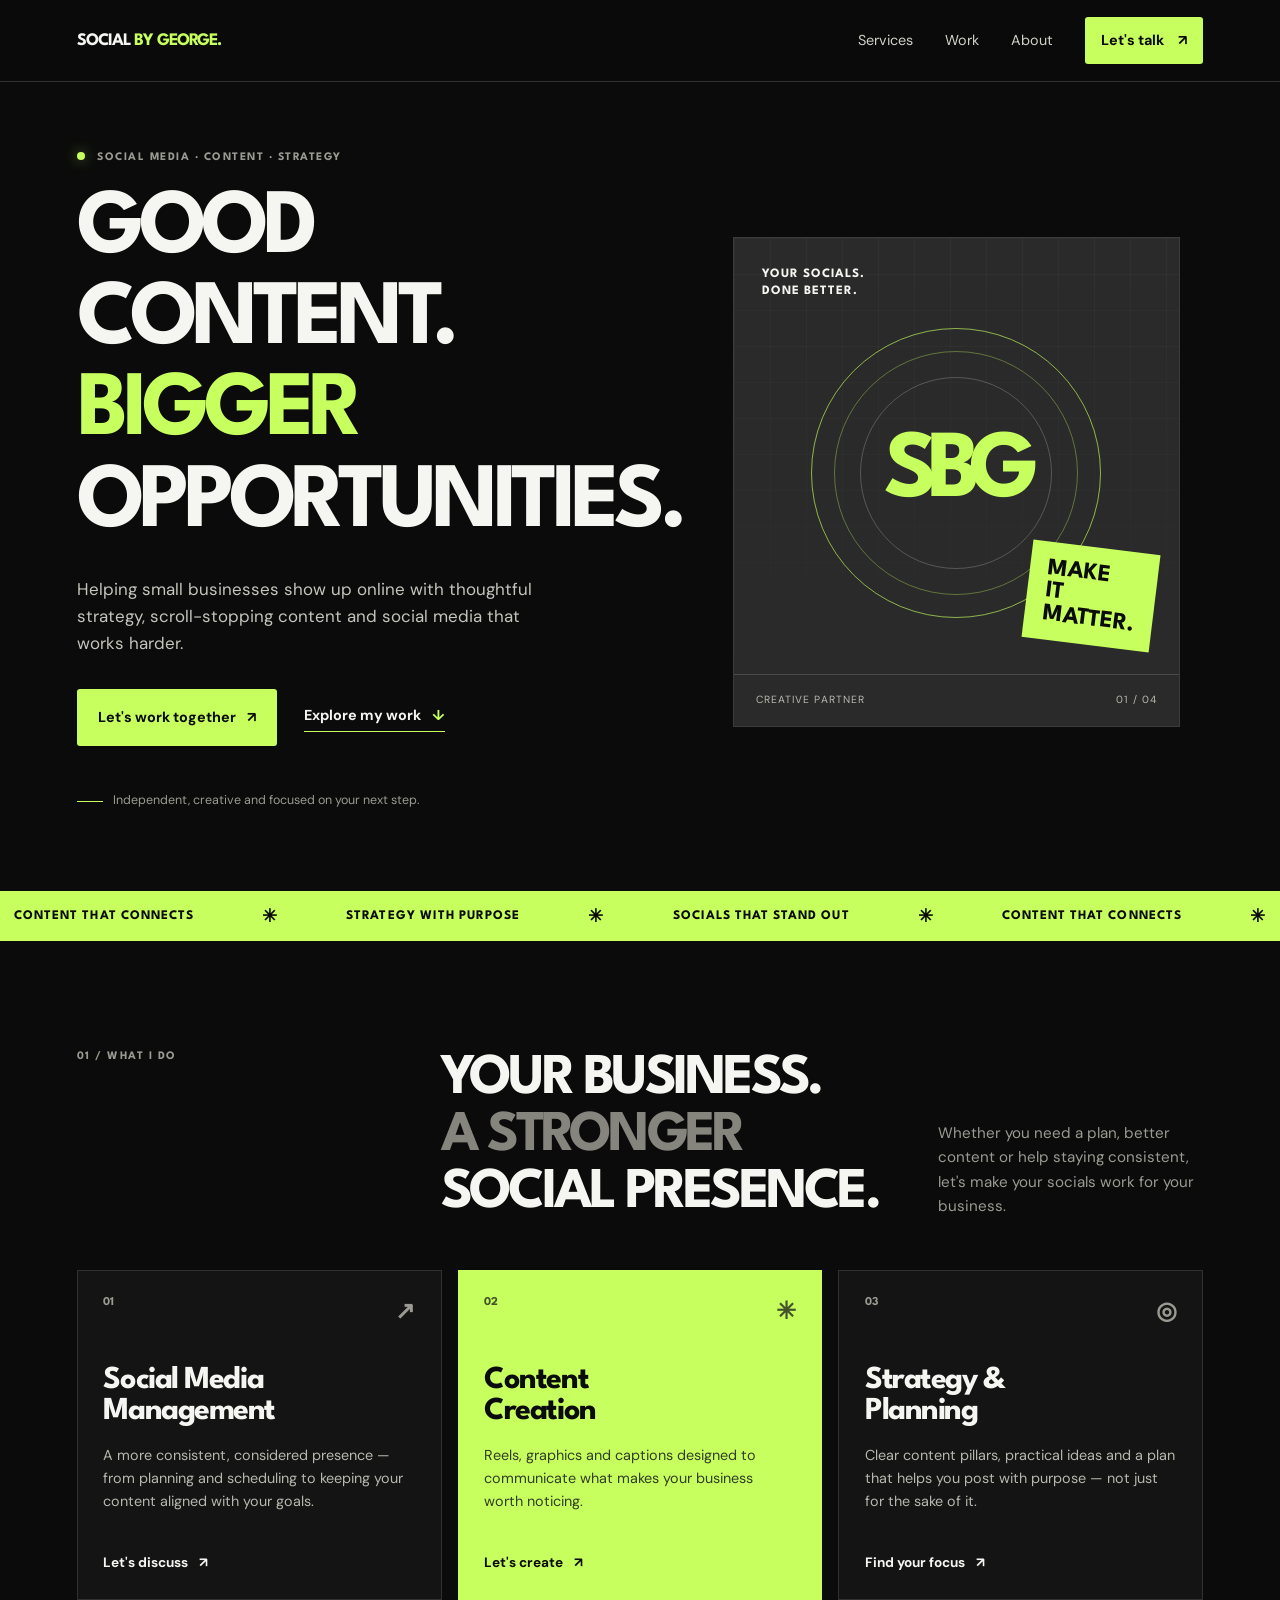
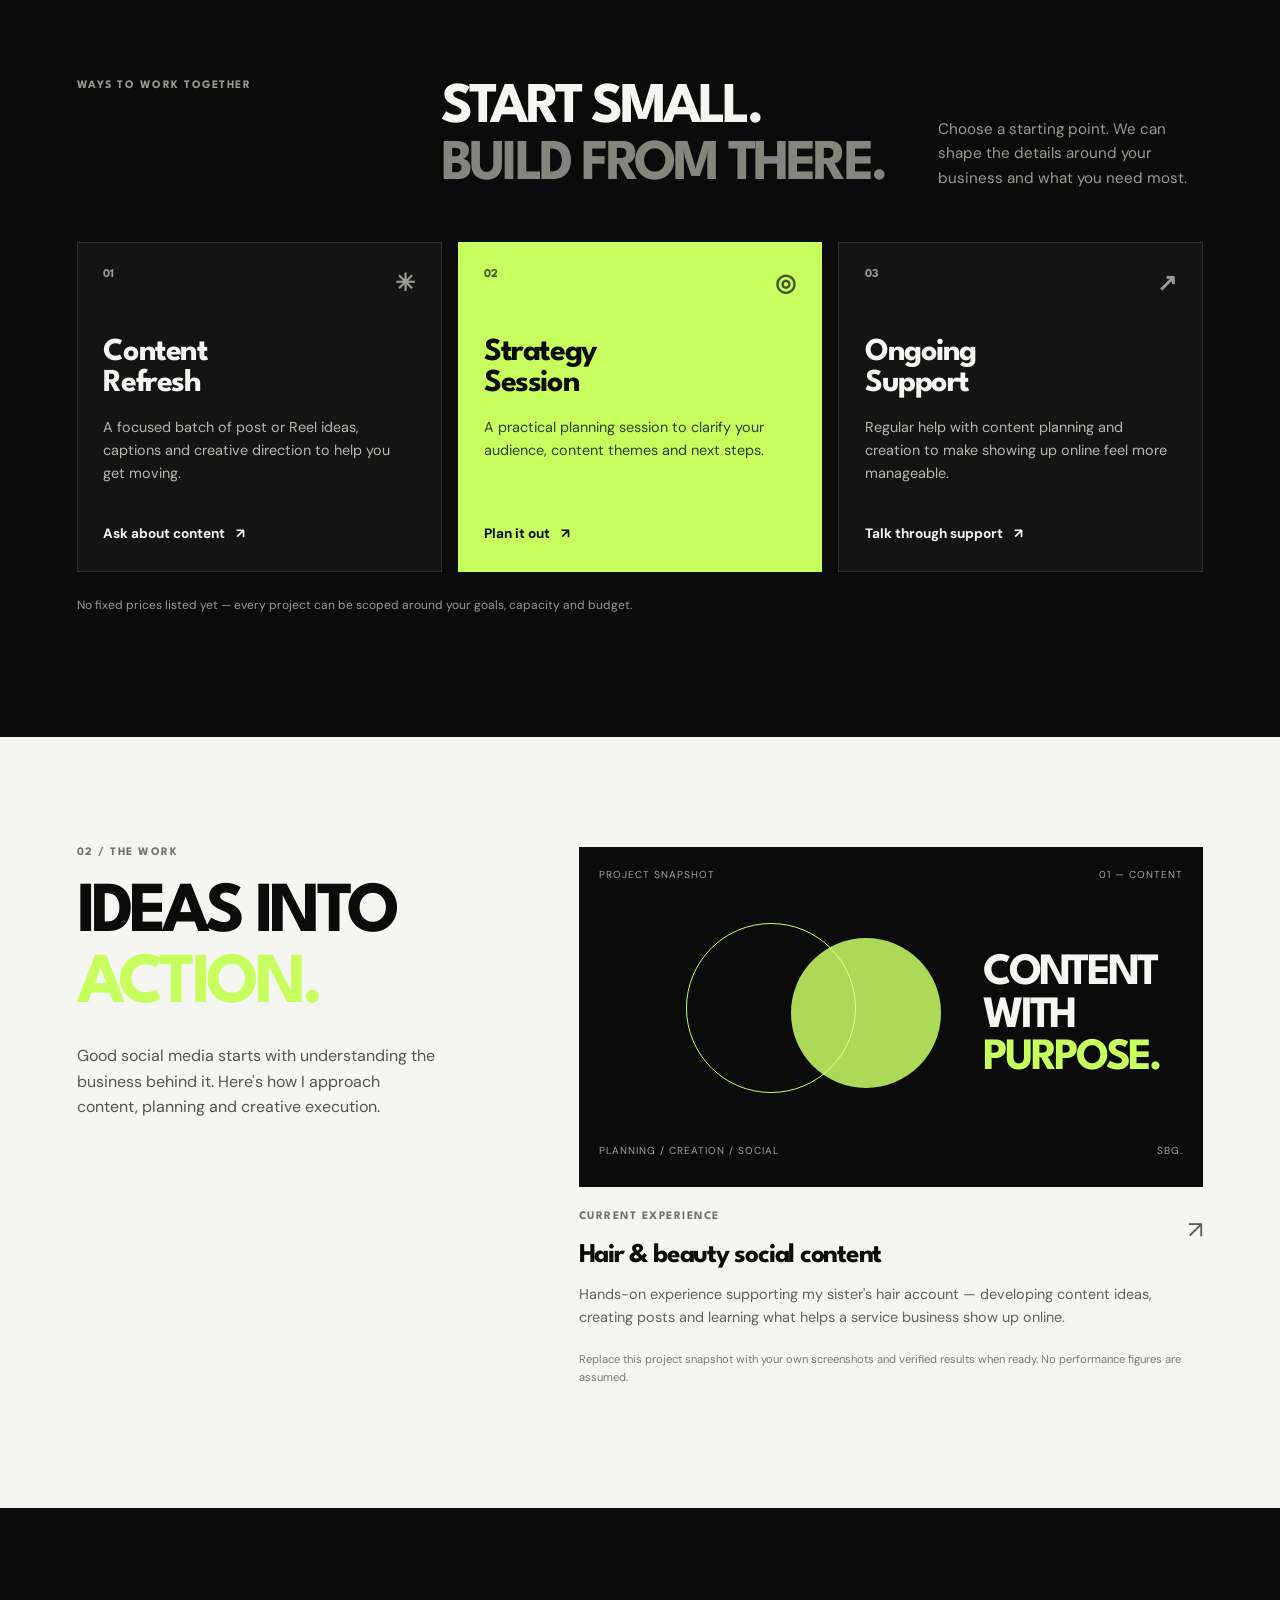
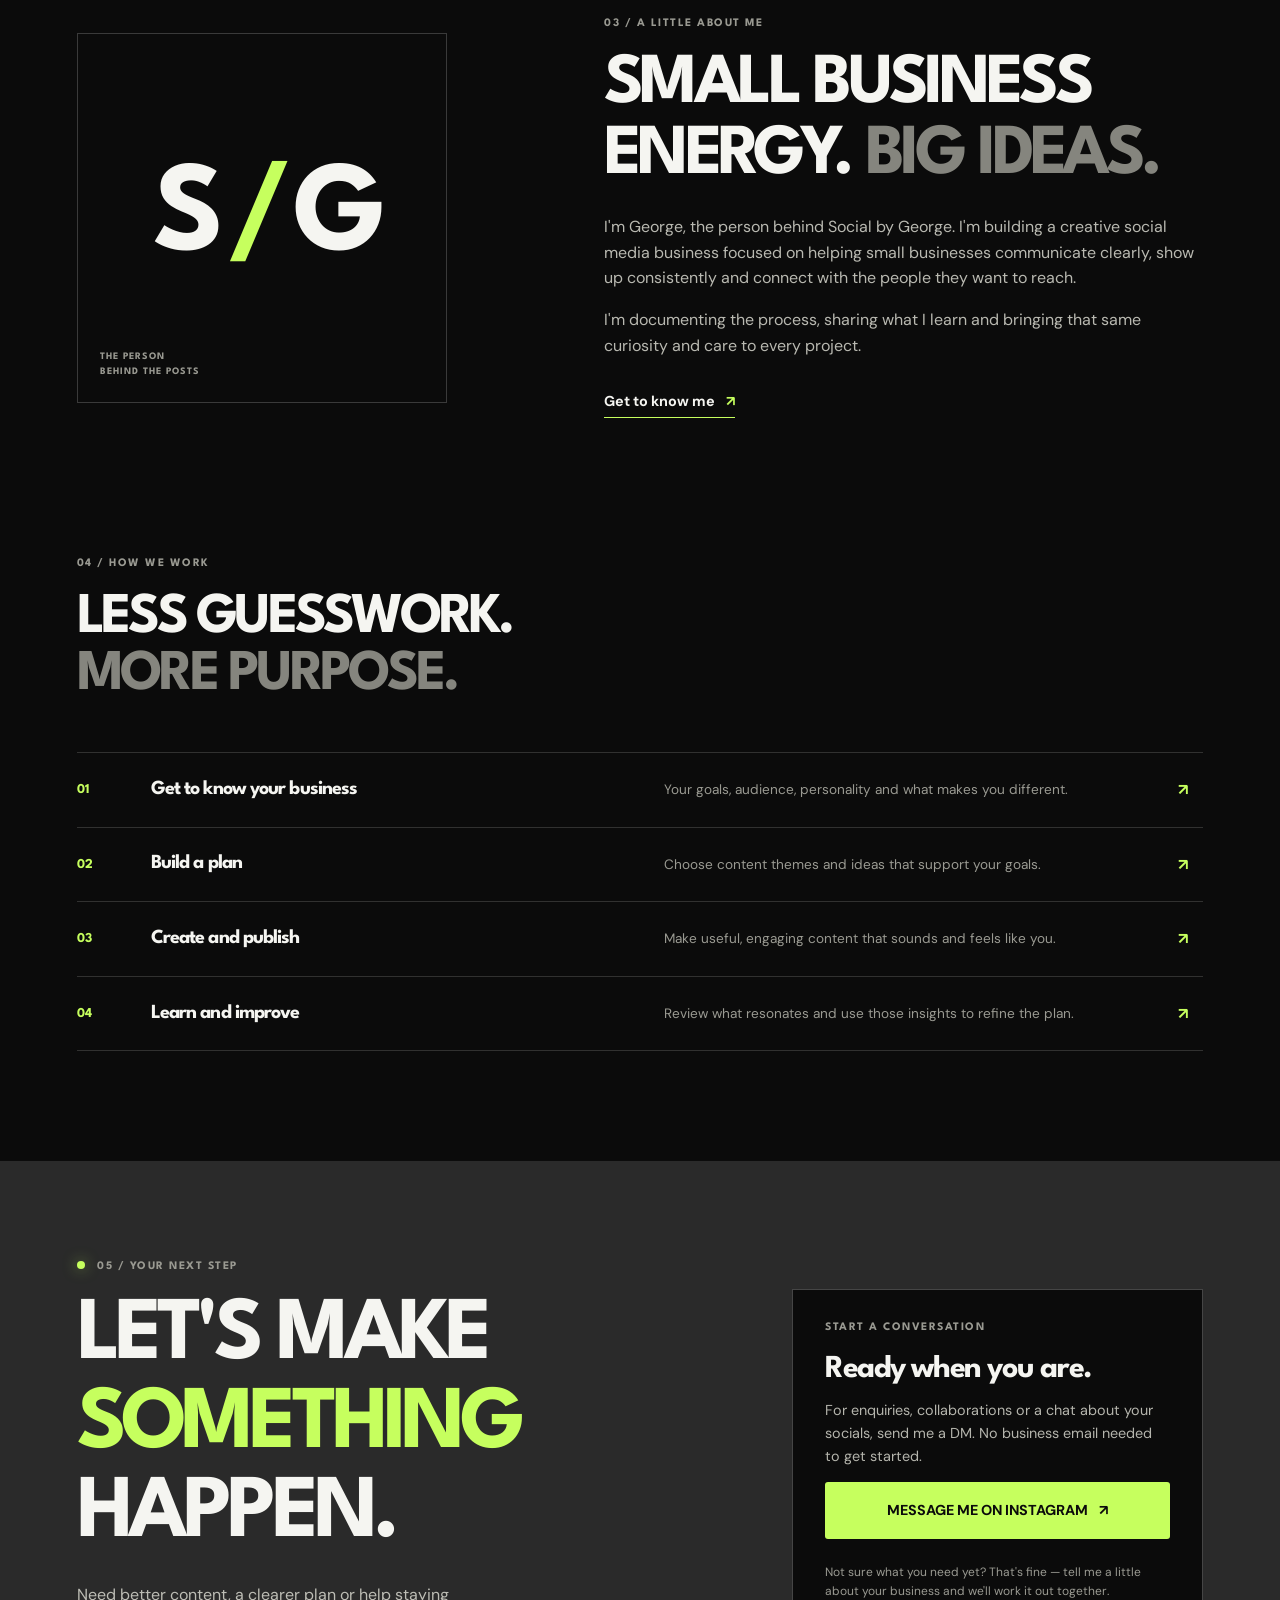
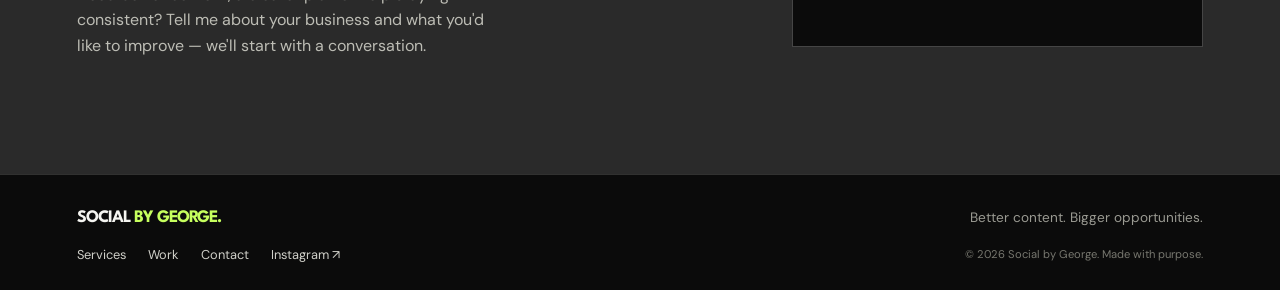
==== commit 9f29830d: "Add files via upload" ====
--- a/index.html
+++ b/index.html
@@ -8,7 +8,7 @@
   <title>Social by George | Better Content. Bigger Opportunities.</title>
   <link rel="preconnect" href="https://fonts.googleapis.com">
   <link rel="preconnect" href="https://fonts.gstatic.com" crossorigin>
-  <link href="https://fonts.googleapis.com/css2?family=DM+Sans:wght@400;500;600;700&family=Space+Grotesk:wght@400;500;600;700&display=swap" rel="stylesheet">
+  <link href="https://fonts.googleapis.com/css2?family=DM+Sans:wght@400;500;600;700&family=League+Spartan:wght@400;500;600;700;800;900&display=swap" rel="stylesheet">
   <link rel="stylesheet" href="style.css">
 </head>
 <body>
--- a/style.css
+++ b/style.css
@@ -6,7 +6,7 @@
   --charcoal: #2A2A2A;
   --muted: #9A9A92;
   --line: rgba(245,245,241,.16);
-  --font-display: "Space Grotesk", sans-serif;
+  --font-display: "League Spartan", sans-serif;
   --font-body: "DM Sans", sans-serif;
 }
 * { box-sizing: border-box; }
